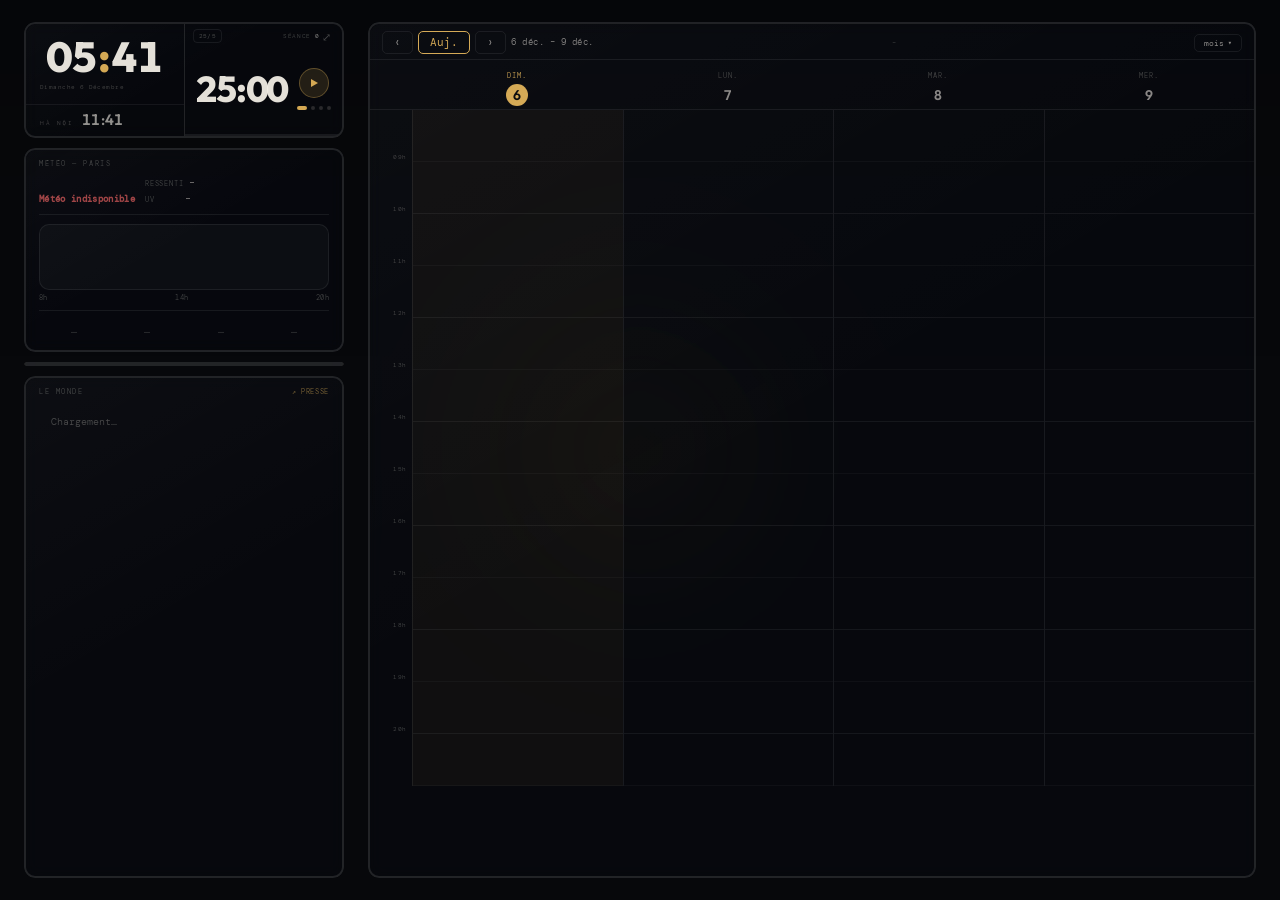
==== index.html @ 210b62fe "Update index.html erfvgbhnjuyht" ====
<!DOCTYPE html>
<html lang="fr">
<head>
<meta charset="UTF-8"/>
<meta name="viewport" content="width=device-width,initial-scale=1.0,user-scalable=no,viewport-fit=cover"/>
<title>Dashboard</title>

<!-- ── Favicon (onglet navigateur) ── -->
<link rel="icon" type="image/x-icon" href="/favicon.ico"/>
<link rel="icon" type="image/png" sizes="16x16" href="/favicon-16.png"/>
<link rel="icon" type="image/png" sizes="32x32" href="/favicon-32.png"/>
<link rel="icon" type="image/png" sizes="48x48" href="/favicon-48.png"/>

<!-- ── PWA : iOS / Apple ──
     'precomposed' empêche iOS d'ajouter des effets/cadres automatiques sur l'icône -->
<meta name="apple-mobile-web-app-capable" content="yes"/>
<meta name="apple-mobile-web-app-status-bar-style" content="black-translucent"/>
<meta name="apple-mobile-web-app-title" content="Dashboard"/>
<link rel="apple-touch-icon" sizes="180x180" href="/icon-180.png"/>
<link rel="apple-touch-icon" sizes="167x167" href="/icon-167.png"/>
<link rel="apple-touch-icon" sizes="152x152" href="/icon-152.png"/>
<link rel="apple-touch-icon" sizes="120x120" href="/icon-120.png"/>
<link rel="apple-touch-icon" sizes="76x76" href="/icon-76.png"/>
<link rel="apple-touch-icon-precomposed" sizes="180x180" href="/icon-180.png"/>
<link rel="apple-touch-icon-precomposed" sizes="167x167" href="/icon-167.png"/>
<link rel="apple-touch-icon-precomposed" sizes="152x152" href="/icon-152.png"/>

<!-- ── PWA : Android / Chrome ── -->
<meta name="mobile-web-app-capable" content="yes"/>
<meta name="theme-color" content="#07080b"/>
<link rel="manifest" href="/manifest.json"/>

<link href="https://fonts.googleapis.com/css2?family=Outfit:wght@700;800&family=DM+Mono:wght@300;400&family=DM+Sans:wght@300;400&display=swap" rel="stylesheet"/>
<style>
/*
  Banshift SemiBold : placez Banshift-SemiBold.woff2 dans le même dossier et décommentez :
  @font-face {
    font-family:'Banshift';
    src:url('Banshift-SemiBold.woff2') format('woff2');
    font-weight:600;
  }
*/
:root{
  --bg:#07080b;
  --glass:rgba(6,7,12,0.20);
  --gl2:rgba(6,7,12,0.32);
  --gl-light:rgba(255,255,255,0.022);
  --border:rgba(255,255,255,0.07);
  --bds:rgba(255,255,255,0.13);
  --accent:#d4a853;
  --adim:rgba(212,168,83,0.14);
  --t1:rgba(240,236,228,0.95);
  --t2:rgba(240,236,228,0.56);
  --t3:rgba(240,236,228,0.28);
  --green:#4caf7d;--yellow:#f0b429;--red:#e05c5c;--blue:#5b9fd4;
  --r:11px;
  --fd:'Banshift','Outfit',sans-serif;
  --fm:'DM Mono',monospace;
  --fb:'DM Sans',sans-serif;
}
*,*::before,*::after{box-sizing:border-box;margin:0;padding:0;}
html,body{width:100%;height:100%;overflow:hidden;background:var(--bg);font-family:var(--fb);font-weight:300;}

/* SLIDESHOW */
#bg-a,#bg-b{position:fixed;top:0;right:0;bottom:0;left:0;background-size:cover;background-position:center;z-index:0;transition:opacity 2.4s ease-in-out;}
/* Fond statique de remplacement (le diaporama dynamique d'origine a été retiré,
   voir commentaire dans le script principal) — dégradé sombre avec une touche
   d'accent doré, pour ne pas laisser un fond totalement vide. */
#bg-a{opacity:.42;background-image:radial-gradient(ellipse at 30% 20%, rgba(212,168,83,0.16) 0%, transparent 55%), linear-gradient(160deg, #10131a 0%, #05060a 100%);} 
#bg-b{opacity:0;}
#vig{position:fixed;top:0;right:0;bottom:0;left:0;background:radial-gradient(ellipse at 50% 35%,transparent 0%,rgba(4,5,9,0.58) 100%);z-index:1;pointer-events:none;}

/* ── Spotlight curseur ── */
#spotlight{
  position:fixed;top:0;left:0;width:100%;height:100%;
  z-index:2;pointer-events:none;
  background:radial-gradient(circle 420px at var(--sx,50%) var(--sy,50%),
    rgba(212,168,83,0.045) 0%,
    rgba(212,168,83,0.012) 40%,
    transparent 70%);
  transition:--sx .08s,--sy .08s;
  opacity:0;-webkit-transition:opacity .6s;transition:opacity .6s;
}
#spotlight.on{opacity:1;}

/* ── Cartes : tilt 3D au survol ── */
.card{
  -webkit-transform-style:preserve-3d;transform-style:preserve-3d;
  -webkit-transform:perspective(900px) rotateX(0) rotateY(0);
  transform:perspective(900px) rotateX(0) rotateY(0);
  -webkit-transition:transform .25s ease,box-shadow .25s ease;
  transition:transform .25s ease,box-shadow .25s ease;
  will-change:transform;
}
/* Reflet interne sur la carte — suit la souris locale */
.card::before{
  content:'';position:absolute;inset:0;border-radius:inherit;z-index:0;
  background:radial-gradient(circle 180px at var(--cx,50%) var(--cy,50%),
    rgba(255,255,255,0.055) 0%,
    transparent 70%);
  pointer-events:none;opacity:0;
  -webkit-transition:opacity .3s;transition:opacity .3s;
}
.card:hover::before{opacity:1;}
/* ══════════════════════════════════════════════
   LAYOUT — compatible TV/iPad/navigateurs anciens
   gap: remplacé par margin-bottom sur les cartes
══════════════════════════════════════════════ */
.grid{
  position:relative;z-index:10;
  display:grid;
  grid-template-columns:320px 1fr;
  grid-gap:24px;
  padding:22px 24px;
  /* iPad Air 1 / tvOS : 100vh inclut la barre URL → cartes coupées en bas.
     Override avec calc(--vh * 100) où --vh est la vraie hauteur (window.innerHeight) */
  height:100vh;
  height:calc(var(--vh, 1vh) * 100);
  max-height:100vh;
  max-height:calc(var(--vh, 1vh) * 100);
  overflow:hidden;
}
.left-col{
  display:-webkit-box;display:-ms-flexbox;display:flex;
  -webkit-box-orient:vertical;-webkit-box-direction:normal;
  -ms-flex-direction:column;flex-direction:column;
  min-height:0;height:100%;
  overflow-y:auto;overflow-x:hidden;
  scrollbar-width:none;
}
.left-col::-webkit-scrollbar{display:none;}
/* Espacement via margin — fonctionne sur tout navigateur TV */
.left-col > .card{ margin-bottom:10px; flex-shrink:0; }
.left-col > .card:last-child{ margin-bottom:0; }
/* RSS dynamique — flex:1 pour remplir l'espace restant */
#card-rss{
  -webkit-box-flex:1;-ms-flex:1 1 auto;flex:1 1 auto;
  min-height:120px;overflow:hidden;
  display:flex;flex-direction:column;
}
#card-rss .ci{ height:100%; display:flex; flex-direction:column; min-height:0; }
#card-rss .rss-ticker{
  -webkit-box-flex:1;-ms-flex:1 1 auto;flex:1 1 auto;
  overflow-y:auto;overflow-x:hidden;
  min-height:0;
  padding-right:4px;
  /* Masquer la scrollbar par défaut, fine au hover */
  scrollbar-width:thin;
  scrollbar-color:rgba(255,255,255,0.1) transparent;
}
#card-rss .rss-ticker::-webkit-scrollbar{width:3px;}
#card-rss .rss-ticker::-webkit-scrollbar-thumb{background:rgba(255,255,255,0.1);border-radius:2px;}
#card-rss .rss-ticker::-webkit-scrollbar-track{background:transparent;}
@media(min-width:1800px){
  .grid{grid-template-columns:380px 1fr;grid-gap:30px;padding:28px 30px;}
  .left-col > .card{margin-bottom:14px;}
}
@media(max-width:1023px){
  .grid{grid-template-columns:260px 1fr;grid-gap:14px;padding:14px;}
  .left-col > .card{margin-bottom:8px;}
}
@media(max-height:700px){
  #card-weather{max-height:220px;}
  .w-hourly-wrap{display:none;}
}

/* CARD */
.card{
  background:rgba(8,10,17,0.72);          /* fallback plus lumineux pour navigateurs sans backdrop-filter */
  border:2px solid rgba(255,255,255,0.11);
  border-radius:var(--r);
  overflow:hidden;position:relative;
  animation:fadeUp .5s ease both;
  flex-shrink:0;
  /* Fix border-radius+overflow sur vieux WebKit (TV, iPad ancien) */
  -webkit-mask-image:-webkit-radial-gradient(white,black);
  -webkit-transform:translateZ(0);
  transform:translateZ(0);
  transition:border-color .25s, box-shadow .25s, -webkit-transform .25s;
  transition:border-color .25s, box-shadow .25s, transform .25s;
}
.card:hover{
  border-color:rgba(255,255,255,0.20);
  box-shadow:0 8px 32px rgba(0,0,0,.45), 0 0 0 1px rgba(212,168,83,.08);
  -webkit-transform:translateZ(0) translateY(-2px);
  transform:translateY(-2px);
}
/* Pas de lift sur la carte calendrier (trop grande) */
#card-cal:hover{ -webkit-transform:none; transform:none; box-shadow:0 0 0 1px rgba(212,168,83,.10); }

/* ── Effet glass moderne ──
   Quand backdrop-filter est supporté (Safari iOS 9+, Chrome 76+, Firefox 103+),
   on baisse l'opacité et le flou pour un rendu plus lumineux et net.
   Sinon on garde le fallback opaque. */
@supports (-webkit-backdrop-filter: blur(8px)) or (backdrop-filter: blur(8px)) {
  .card {
    background: rgba(8,10,17,0.40);
    -webkit-backdrop-filter: blur(8px) saturate(1.5) brightness(1.05);
    backdrop-filter: blur(8px) saturate(1.5) brightness(1.05);
  }
  #card-weather {
    background: rgba(8,10,17,0.32);
  }
}

.card::after{content:'';position:absolute;top:0;right:0;bottom:0;left:0;border-radius:inherit;background:linear-gradient(150deg,rgba(255,255,255,0.025) 0%,transparent 50%);pointer-events:none;}
.ci{padding:10px 13px;display:flex;flex-direction:column;}
#card-cal .ci{height:100%;}
.chip{font-family:var(--fm);font-size:6.5px;letter-spacing:.24em;text-transform:uppercase;color:var(--t3);margin-bottom:5px;flex-shrink:0;transition:color .2s;}
.card:hover .chip{ color:rgba(240,236,228,0.45); }
/* Horloge hover */
#card-clock:hover #fr-time{ text-shadow:0 0 22px rgba(212,168,83,.4); }
.divl{height:1px;background:rgba(255,255,255,0.10);margin:6px 0;flex-shrink:0;}

/* ══ CLOCK + POMODORO — fonctionnel ══ */
#card-clock{flex-shrink:0;overflow:hidden;}
#card-clock .ci{padding:0;overflow:hidden;}

/* Conteneur splitté côte à côte — les proportions changent quand le
   pomodoro démarre (classe .pomo-active posée sur #card-clock). */
.ck-split{
  display:-webkit-box;display:-ms-flexbox;display:flex;
  -webkit-box-orient:horizontal;-webkit-box-direction:normal;
  -ms-flex-direction:row;flex-direction:row;
}

/* ─ Moitié gauche : horloge ─ */
.ck-left{
  -webkit-box-flex:1;-ms-flex:1 1 0;flex:1 1 0;min-width:0;
  border-right:1px solid rgba(255,255,255,0.11);
  display:-webkit-box;display:-ms-flexbox;display:flex;
  -webkit-box-orient:vertical;-webkit-box-direction:normal;
  -ms-flex-direction:column;flex-direction:column;
  -webkit-box-pack:center;-ms-flex-pack:center;justify-content:center;
  transition:flex .45s cubic-bezier(.4,0,.2,1);
}
.ck-main{
  padding:13px 14px;
  -webkit-box-flex:1;-ms-flex:1;flex:1;
  display:-webkit-box;display:-ms-flexbox;display:flex;
  -webkit-box-orient:vertical;-webkit-box-direction:normal;
  -ms-flex-direction:column;flex-direction:column;
  -webkit-box-pack:center;-ms-flex-pack:center;justify-content:center;
  transition:padding .45s cubic-bezier(.4,0,.2,1);
}
#fr-time{
  font-family:var(--fd);font-size:42px;font-weight:800;
  line-height:.95;letter-spacing:.005em;color:var(--t1);
  display:-webkit-box;display:-ms-flexbox;display:flex;
  -webkit-box-orient:horizontal;-webkit-box-direction:normal;
  -ms-flex-direction:row;flex-direction:row;
  -webkit-box-align:center;-ms-flex-align:center;align-items:center;
  -webkit-box-pack:center;-ms-flex-pack:center;justify-content:center;
  transition:font-size .45s cubic-bezier(.4,0,.2,1),flex-direction 0s .2s;
  font-variant-numeric:tabular-nums;
  -webkit-font-feature-settings:"tnum" 1;font-feature-settings:"tnum" 1;
}
#fr-h,#fr-m{ min-width:1.1em;text-align:center; }
.sep{color:var(--accent);margin:0 1px;} /* clignotement retiré */
#fr-date{
  font-family:var(--fm);font-size:6px;
  color:var(--t3);letter-spacing:.07em;
  margin-top:6px;text-transform:capitalize;
  transition:opacity .25s ease,max-height .3s ease;
}
.ck-vn{
  display:-webkit-box;display:-ms-flexbox;display:flex;
  -webkit-box-align:baseline;-ms-flex-align:baseline;align-items:baseline;
  gap:9px;padding:7px 14px 9px;
  border-top:1px solid rgba(255,255,255,0.06);
  transition:opacity .25s ease,max-height .3s ease;
}
.ck-vn-lbl{
  font-family:var(--fm);font-size:5.5px;letter-spacing:.3em;
  text-transform:uppercase;color:var(--t3);
  flex-shrink:0;
}
#vn-time{
  font-family:var(--fd);font-size:15px;font-weight:600;
  color:rgba(240,236,228,0.6);letter-spacing:.01em;line-height:1;
  -webkit-box-flex:1;-ms-flex:1;flex:1;
  font-variant-numeric:tabular-nums;
  -webkit-font-feature-settings:"tnum" 1;font-feature-settings:"tnum" 1;
}
#vn-diff{
  font-family:var(--fm);font-size:5.5px;color:var(--accent);
  letter-spacing:.06em;flex-shrink:0;
}
/* État pomodoro actif : l'horloge se réduit à la taille de son contenu
   (pas de largeur fixe), l'heure passe en vertical (HH au-dessus de MM)
   pour occuper le moins de place possible, avec le même espacement que
   celui du bloc pomodoro voisin. */
#card-clock.pomo-active .ck-left{ -webkit-box-flex:0;-ms-flex:0 0 auto;flex:0 0 auto; }
#card-clock.pomo-active .ck-main{ padding:10px 14px; }
#card-clock.pomo-active #fr-time{
  font-size:15px;line-height:1.15;
  -webkit-box-orient:vertical;-webkit-box-direction:normal;
  -ms-flex-direction:column;flex-direction:column;
  gap:1px;
}
#card-clock.pomo-active #fr-time .sep{ display:none; }
#card-clock.pomo-active #fr-date,
#card-clock.pomo-active .ck-vn{ display:none; }
#card-clock.pomo-active .ck-right{ -webkit-box-flex:2;-ms-flex:2 1 0;flex:2 1 0; }

/* ─ Moitié droite : pomodoro ─ */
.ck-right{
  -webkit-box-flex:1;-ms-flex:1 1 0;flex:1 1 0;min-width:0;
  display:-webkit-box;display:-ms-flexbox;display:flex;
  -webkit-box-orient:vertical;-webkit-box-direction:normal;
  -ms-flex-direction:column;flex-direction:column;
  position:relative;transition:flex .45s cubic-bezier(.4,0,.2,1);
}
#pom-fullscreen-btn{
  position:absolute;top:6px;right:7px;z-index:2;
  background:none;border:none;cursor:pointer;
  color:var(--t3);font-size:11px;padding:2px 4px;line-height:1;
  transition:color .2s,-webkit-transform .15s;transition:color .2s,transform .15s;
}
#pom-fullscreen-btn:hover{color:var(--accent);-webkit-transform:scale(1.15);transform:scale(1.15);}

/* Barre fine : préréglage de rythme + compteur de séances */
.pom-topbar{
  display:-webkit-box;display:-ms-flexbox;display:flex;
  -webkit-box-align:center;-ms-flex-align:center;align-items:center;
  -webkit-box-pack:justify;-ms-flex-pack:justify;justify-content:space-between;
  padding:5px 22px 0 8px;flex-shrink:0;
}
.pom-mini-btn{
  background:none;border:1px solid var(--border);color:var(--t3);
  font-family:var(--fm);font-size:6px;letter-spacing:.06em;
  border-radius:4px;padding:2px 5px;cursor:pointer;
  transition:color .15s,border-color .15s;
}
.pom-mini-btn:hover{color:var(--accent);border-color:rgba(212,168,83,.4);}
.pom-mini-lbl{
  font-family:var(--fm);font-size:6px;letter-spacing:.1em;color:var(--t3);
  text-transform:uppercase;
}
.pom-mini-lbl b{color:var(--t2);font-weight:400;}

/* Corps : temps et contrôles juxtaposés, occupent tout l'espace disponible */
.pom-body{
  -webkit-box-flex:1;-ms-flex:1;flex:1;
  display:-webkit-box;display:-ms-flexbox;display:flex;
  -webkit-box-orient:horizontal;-webkit-box-direction:normal;
  -ms-flex-direction:row;flex-direction:row;
  -webkit-box-align:center;-ms-flex-align:center;align-items:center;
  -webkit-box-pack:center;-ms-flex-pack:center;justify-content:space-evenly;
  padding:4px 10px;gap:8px;position:relative;
}
#pom-time{
  font-family:var(--fd);font-size:36px;font-weight:800;
  letter-spacing:-.02em;line-height:1;color:var(--t1);
  transition:color .3s;
  font-variant-numeric:tabular-nums;
  -webkit-font-feature-settings:"tnum" 1;font-feature-settings:"tnum" 1;
}
#pom-time.pom-urgent{color:rgba(200,90,70,.9);}
.pom-prog-track{
  position:absolute;left:0;right:0;bottom:0;width:auto;
  height:2px;background:rgba(255,255,255,.07);border-radius:0;overflow:hidden;
}
.pom-prog-bar{height:100%;background:var(--accent);border-radius:1px;width:0%;transition:width 1s linear,background .3s;}
.pom-controls{
  display:-webkit-box;display:-ms-flexbox;display:flex;
  -webkit-box-orient:vertical;-webkit-box-direction:normal;-ms-flex-direction:column;flex-direction:column;
  gap:8px;-webkit-box-align:center;-ms-flex-align:center;align-items:center;
}
#pom-btn{
  width:30px;height:30px;border-radius:50%;
  background:var(--adim);
  border:1px solid rgba(212,168,83,0.35);
  color:var(--accent);
  cursor:pointer;transition:all .18s;
  display:-webkit-inline-box;display:-ms-inline-flexbox;display:inline-flex;
  -webkit-box-align:center;-ms-flex-align:center;align-items:center;
  -webkit-box-pack:center;-ms-flex-pack:center;justify-content:center;
  padding:0;flex-shrink:0;
}
#pom-btn:hover{background:rgba(212,168,83,.22);border-color:rgba(212,168,83,.65);} 
#pom-btn svg{display:block;}
.pom-dots{display:-webkit-box;display:-ms-flexbox;display:flex;gap:4px;}
.pom-dot{width:4px;height:4px;border-radius:50%;background:rgba(240,236,228,.15);transition:all .4s;} 
.pom-dot.done{background:rgba(240,236,228,.35);} 
.pom-dot.active{background:var(--accent);width:10px;border-radius:2px;}


/* Couleur d'accent selon la phase (travail / pause / grande pause) */
#card-clock.pom-mode-break #pom-time,
#pomo-full.pom-mode-break #pomo-full-time{color:var(--blue);}
#card-clock.pom-mode-break .pom-prog-bar,
#pomo-full.pom-mode-break .pom-prog-bar{background:var(--blue);}
#card-clock.pom-mode-break .pom-dot.active,
#pomo-full.pom-mode-break .pom-dot.active{background:var(--blue);}
#card-clock.pom-mode-long #pom-time,
#pomo-full.pom-mode-long #pomo-full-time{color:var(--green);}
#card-clock.pom-mode-long .pom-prog-bar,
#pomo-full.pom-mode-long .pom-prog-bar{background:var(--green);}
#card-clock.pom-mode-long .pom-dot.active,
#pomo-full.pom-mode-long .pom-dot.active{background:var(--green);}

/* ══ POMODORO PLEIN ÉCRAN ══
   Le fond est une capture figée du fond d'écran au moment de l'ouverture
   (#pomo-full-bg), floutée et assombrie — le diaporama de fond continue de
   tourner derrière, mais n'est plus visible tant que ce mode est ouvert ;
   il réapparaît normalement à la fermeture. Un dégradé sombre de secours
   garantit un rendu toujours sombre/transparent même si la capture échoue. */
#pomo-full{
  position:fixed;inset:0;z-index:500;overflow:hidden;
  display:-webkit-box;display:-ms-flexbox;display:flex;
  -webkit-box-orient:vertical;-webkit-box-direction:normal;
  -ms-flex-direction:column;flex-direction:column;
  -webkit-box-align:center;-ms-flex-align:center;align-items:center;
  -webkit-box-pack:center;-ms-flex-pack:center;justify-content:center;
  gap:20px;
  opacity:0;visibility:hidden;pointer-events:none;
  -webkit-transform:scale(.9);transform:scale(.9);
  -webkit-transform-origin:92% 8%;transform-origin:92% 8%;
  transition:opacity .4s cubic-bezier(.22,.68,0,1.15),
             -webkit-transform .4s cubic-bezier(.22,.68,0,1.15);
  transition:opacity .4s cubic-bezier(.22,.68,0,1.15),
             transform .4s cubic-bezier(.22,.68,0,1.15);
}
#pomo-full-bg{
  position:absolute;top:-40px;right:-40px;bottom:-40px;left:-40px;z-index:0;
  background-size:cover;background-position:center;
  background-color:#0a0b0e;
  background-image:radial-gradient(ellipse at 30% 20%, rgba(212,168,83,0.12) 0%, transparent 55%), linear-gradient(160deg, #10131a 0%, #05060a 100%);
  -webkit-filter:blur(22px) saturate(1.05) brightness(.55);
  filter:blur(22px) saturate(1.05) brightness(.55);
}
#pomo-full-bg::after{
  content:'';position:absolute;inset:0;background:rgba(4,5,9,0.30);
}
#pomo-full > *:not(#pomo-full-bg){ position:relative;z-index:1; }
#pomo-full.open{
  opacity:1;visibility:visible;pointer-events:auto;
  -webkit-transform:scale(1);transform:scale(1);
}
#pomo-full-close{
  position:absolute;top:20px;right:22px;
  background:none;border:1px solid rgba(255,255,255,.12);
  color:var(--t3);width:30px;height:30px;border-radius:50%;cursor:pointer;
  display:-webkit-inline-box;display:-ms-inline-flexbox;display:inline-flex;
  -webkit-box-align:center;-ms-flex-align:center;align-items:center;
  -webkit-box-pack:center;-ms-flex-pack:center;justify-content:center;
  font-size:13px;transition:color .15s,border-color .15s,-webkit-transform .15s;transition:color .15s,border-color .15s,transform .15s;
}
#pomo-full-close:hover{color:var(--accent);border-color:rgba(212,168,83,.4);-webkit-transform:rotate(90deg);transform:rotate(90deg);}
#pomo-full-time{
  font-family:var(--fd);font-size:min(24vw,220px);font-weight:800;
  color:var(--t1);line-height:1;letter-spacing:-.02em;
  font-variant-numeric:tabular-nums;
  -webkit-font-feature-settings:"tnum" 1;font-feature-settings:"tnum" 1;
  transition:color .3s;text-align:center;
}
#pomo-full .pom-prog-track{position:static;width:min(60vw,320px);height:2px;background:rgba(255,255,255,.09);}
#pomo-full .pom-dots{gap:8px;-webkit-box-pack:center;-ms-flex-pack:center;justify-content:center;}
#pomo-full .pom-dot{width:6px;height:6px;}
#pomo-full .pom-dot.active{width:18px;}
#pomo-full #pom-session-count-full,
#pomo-full .pom-mini-lbl{ text-align:center;font-size:7px; }
#pomo-full-btn{
  width:64px;height:64px;border-radius:50%;
  background:var(--adim);border:1px solid rgba(212,168,83,.35);
  color:var(--accent);cursor:pointer;
  display:-webkit-inline-box;display:-ms-inline-flexbox;display:inline-flex;
  -webkit-box-align:center;-ms-flex-align:center;align-items:center;
  -webkit-box-pack:center;-ms-flex-pack:center;justify-content:center;
  transition:background .18s,border-color .18s,-webkit-transform .1s;transition:background .18s,border-color .18s,transform .1s;
  margin-top:4px;
}
#pomo-full-btn:hover{background:rgba(212,168,83,.22);-webkit-transform:scale(1.06);transform:scale(1.06);}
#pomo-full-clock{
  position:absolute;bottom:22px;left:0;right:0;text-align:center;
  font-family:var(--fm);font-size:10px;letter-spacing:.12em;color:var(--t3);
}

/* ══════════════════════════════════════════════
   MÉTÉO — widget minimaliste, glass, sans appel serveur
   (Open-Meteo, aucune clé API requise). Voir le script en bas de page.
══════════════════════════════════════════════ */
#card-weather{flex-shrink:0;overflow:hidden;} /* même transparence que .card, pas d'override */
#card-weather .ci{overflow:hidden;}

/* Ressenti + UV */
.w-now{
  display:-webkit-box;display:-ms-flexbox;display:flex;
  -webkit-box-align:center;-ms-flex-align:center;align-items:center;
  gap:10px;padding-bottom:7px;border-bottom:1px solid var(--border);flex-shrink:0;
}
.w-now-temp{
  font-family:var(--fd);font-size:34px;font-weight:800;line-height:1;
  letter-spacing:.01em;color:var(--t1);
  font-variant-numeric:tabular-nums;
  -webkit-font-feature-settings:"tnum" 1;font-feature-settings:"tnum" 1;
}
.w-now-meta{display:-webkit-box;display:-ms-flexbox;display:flex;-webkit-box-orient:vertical;-webkit-box-direction:normal;-ms-flex-direction:column;flex-direction:column;gap:3px;}
.w-now-row{display:-webkit-box;display:-ms-flexbox;display:flex;gap:6px;-webkit-box-align:baseline;-ms-flex-align:baseline;align-items:baseline;}
.w-now-lbl{font-family:var(--fm);font-size:6.5px;letter-spacing:.12em;text-transform:uppercase;color:var(--t3);min-width:34px;}
.w-now-row span:last-child{font-family:var(--fm);font-size:10px;color:var(--t2);}

/* Bande horaire 8h–20h — 3x plus épaisse, avec courbe de température lissée */
.w-hourly-wrap{padding-top:9px;flex-shrink:0;}
.w-hourly-track{position:relative;height:66px;}
.w-hourly-inner{
  position:absolute;inset:0;border-radius:10px;overflow:hidden;
  background:rgba(255,255,255,.03);border:1px solid var(--border);
}
.w-hseg{position:absolute;top:0;bottom:0;transition:opacity .3s;cursor:default;}
#w-temp-curve{position:absolute;inset:0;width:100%;height:100%;z-index:1;pointer-events:none;}
#w-temp-curve path.w-temp-fill{fill:rgba(240,236,228,0.07);stroke:none;}
#w-temp-curve path.w-temp-line{fill:none;stroke:rgba(240,236,228,0.55);stroke-width:1.6;stroke-linecap:round;stroke-linejoin:round;}
#w-hourly-now{
  position:absolute;top:-3px;bottom:-3px;width:2px;
  background:var(--red);box-shadow:0 0 5px var(--red);
  z-index:3;display:none;
}
/* Température au croisement heure actuelle / courbe — décalée pour se superposer au point */
#w-now-on-curve{
  position:absolute;z-index:4;display:none;
  font-family:var(--fm);font-size:7px;color:var(--t1);
  background:rgba(8,10,17,0.85);border:1px solid rgba(255,255,255,.14);border-radius:5px;
  padding:1px 5px;-webkit-transform:translate(-50%,-135%);transform:translate(-50%,-135%);
  white-space:nowrap;pointer-events:none;
}
/* Repères température min / max du jour, épinglés sur la courbe */
.w-minmax-lbl{
  position:absolute;z-index:4;
  font-family:var(--fm);font-size:6.5px;color:var(--t2);
  white-space:nowrap;pointer-events:none;
}
.w-minmax-lbl.is-max{-webkit-transform:translate(-50%,-160%);transform:translate(-50%,-160%);color:rgba(240,180,41,.85);}
.w-minmax-lbl.is-min{-webkit-transform:translate(-50%,45%);transform:translate(-50%,45%);color:rgba(91,159,212,.85);}
#w-tooltip{
  position:absolute;bottom:calc(100% + 7px);left:0;z-index:5;
  background:rgba(8,10,17,0.92);border:1px solid var(--bds);border-radius:7px;
  padding:5px 8px;font-family:var(--fm);font-size:7px;color:var(--t1);
  white-space:nowrap;pointer-events:none;opacity:0;
  -webkit-transform:translateY(3px);transform:translateY(3px);
  transition:opacity .12s,-webkit-transform .12s;transition:opacity .12s,transform .12s;
  box-shadow:0 6px 20px rgba(0,0,0,.5);
}
#w-tooltip.show{opacity:1;-webkit-transform:translateY(0);transform:translateY(0);}
#w-tooltip .w-tt-temp{color:var(--accent);font-weight:400;}
.w-hourly-labels{
  display:-webkit-box;display:-ms-flexbox;display:flex;
  -webkit-box-pack:justify;-ms-flex-pack:justify;justify-content:space-between;
  margin-top:4px;font-family:var(--fm);font-size:6.5px;color:var(--t3);letter-spacing:.06em;
}

/* Prévisions 4 jours — sous la bande horaire */
.w-forecast{
  display:grid;grid-template-columns:repeat(4,1fr);gap:4px;
  padding-top:8px;margin-top:8px;border-top:1px solid var(--border);flex-shrink:0;
}
.w-fc-day{
  display:-webkit-box;display:-ms-flexbox;display:flex;
  -webkit-box-orient:vertical;-webkit-box-direction:normal;-ms-flex-direction:column;flex-direction:column;
  -webkit-box-align:center;-ms-flex-align:center;align-items:center;gap:2px;
  padding:4px 2px;border-radius:7px;transition:background .15s;
}
.w-fc-day:hover{background:rgba(255,255,255,.03);}
.w-fc-day .w-fc-lbl{font-family:var(--fm);font-size:6.5px;letter-spacing:.08em;text-transform:uppercase;color:var(--t3);}
.w-fc-day .w-fc-icon{font-size:16px;line-height:1.1;}
.w-fc-day .w-fc-temp{font-family:var(--fd);font-size:14px;font-weight:800;color:var(--t1);
  font-variant-numeric:tabular-nums;-webkit-font-feature-settings:"tnum" 1;font-feature-settings:"tnum" 1;}

/* ══ HOVER — effets réactifs globaux ══ */
.card{ transition:transform .25s ease,box-shadow .25s ease,border-color .25s ease; }
.card:hover{ border-color:rgba(212,168,83,0.18); box-shadow:0 8px 32px rgba(0,0,0,.35),0 0 0 1px rgba(212,168,83,.08); }
#card-cal:hover{ border-color:rgba(212,168,83,0.18); box-shadow:0 8px 32px rgba(0,0,0,.35),0 0 0 1px rgba(212,168,83,.08); }

/* Boutons nav calendrier */
.cal-nav-btn{ transition:background .15s,color .15s,transform .1s; }
.cal-nav-btn:hover{ background:rgba(212,168,83,.14); color:var(--accent); transform:scale(1.08); }

/* Événements calendrier */
.cal-evt{ transition:background .12s,opacity .12s,transform .1s; }
.cal-evt:hover{ transform:translateX(1px) scaleX(0.995); z-index:10 !important; }

/* Bouton pomodoro mini */
#pom-btn{ transition:background .15s,border-color .15s,transform .1s; }
#pom-btn:hover{ transform:scale(1.1); }

/* Chip étiquettes */
.chip{ transition:color .2s; cursor:default; }
.card:hover .chip{ color:rgba(240,236,228,.5); }

.rss-item{
  display:block;
  padding:8px 8px 8px 10px;
  border-bottom:1px solid rgba(255,255,255,0.04);
  cursor:pointer;
  text-decoration:none;
  color:inherit;
  transition:background .15s, padding-left .15s;
  border-left:2px solid transparent;
  -webkit-tap-highlight-color:transparent;
}
.rss-item:last-child{border-bottom:none;}
.rss-item:hover{
  background:rgba(255,255,255,0.025);
  border-left-color:var(--accent);
  padding-left:12px;
}
.rss-item:hover .rss-title{color:var(--accent);} 
.rss-title{
  font-family:var(--fb);font-weight:500;font-size:11px;line-height:1.4;
  color:var(--t1);
  display:-webkit-box;-webkit-line-clamp:2;line-clamp:2;
  -webkit-box-orient:vertical;overflow:hidden;
  transition:color .2s;
}
.rss-desc{
  font-family:var(--fb);font-weight:300;font-size:9.5px;line-height:1.5;
  color:var(--t3);margin-top:3px;
  display:-webkit-box;-webkit-line-clamp:1;line-clamp:1;
  -webkit-box-orient:vertical;overflow:hidden;
}
.rss-date{
  font-family:var(--fm);font-size:7px;letter-spacing:.06em;
  color:var(--t3);margin-top:4px;text-transform:uppercase;
}

/* ══════════════════════════════════════════════
   CALENDAR 4 JOURS
══════════════════════════════════════════════ */
#card-cal{height:100%;overflow:hidden;animation:fadeUp .5s ease .04s both;display:flex;flex-direction:column;} 

/* ── En-tête ── */
#cal-header{
  display:flex;align-items:center;justify-content:space-between;
  padding:7px 12px 5px;border-bottom:1px solid var(--border);flex-shrink:0;gap:8px;
}
.cal-nav{display:flex;align-items:center;gap:5px;flex-shrink:0;}
.cal-nav-btn{
  background:none;border:1px solid var(--border);color:var(--t2);
  font-family:var(--fm);font-size:11px;border-radius:5px;padding:5px 11px;
  cursor:pointer;transition:all .15s;-webkit-tap-highlight-color:transparent;line-height:1;
}
.cal-nav-btn:hover{background:var(--gl-light);color:var(--t1);} 
.cal-nav-btn.today-btn{border-color:var(--accent);color:var(--accent);} 
.cal-nav-btn.today-btn:hover{background:var(--adim);} 
#cal-range-label{font-family:var(--fm);font-size:8.5px;letter-spacing:.06em;color:var(--t2);white-space:nowrap;} 
#cal-sync-info{font-family:var(--fm);font-size:6.5px;color:var(--t3);flex:1;text-align:center;min-width:0;overflow:hidden;text-overflow:ellipsis;white-space:nowrap;} 

/* ── Mini-calendrier dropdown ── */
#cal-mini-wrap{position:relative;flex-shrink:0;} 
#cal-mini-btn{
  background:none;border:1px solid var(--border);color:var(--t2);
  font-family:var(--fm);font-size:8px;border-radius:5px;padding:3px 9px;
  cursor:pointer;transition:all .15s;-webkit-tap-highlight-color:transparent;
  display:flex;align-items:center;gap:4px;
}
#cal-mini-btn:hover{background:var(--gl-light);color:var(--t1);} 
#cal-mini-btn.open{border-color:var(--accent);color:var(--accent);background:var(--adim);} 
#cal-mini-btn .mini-arrow{font-size:7px;transition:transform .2s;} 
#cal-mini-btn.open .mini-arrow{transform:rotate(180deg);} 

#cal-mini-panel{
  display:none;position:absolute;right:0;top:calc(100% + 6px);z-index:50;
  background:rgba(8,10,17,0.97);border:1px solid var(--bds);border-radius:var(--r);
  padding:10px;width:186px;
  
  box-shadow:0 12px 40px rgba(0,0,0,.6);
}
#cal-mini-panel.visible{display:block;} 

/* En-tête du mini-cal */
#cal-mini-nav{display:flex;align-items:center;justify-content:space-between;margin-bottom:7px;} 
.mini-nav-btn{
  background:none;border:none;color:var(--t3);font-size:12px;cursor:pointer;padding:2px 5px;
  border-radius:4px;transition:color .15s,background .15s;line-height:1;
}
.mini-nav-btn:hover{color:var(--t1);background:var(--gl-light);} 
#cal-mini-month-lbl{font-family:var(--fm);font-size:8px;letter-spacing:.1em;text-transform:uppercase;color:var(--t2);} 

/* Grille mini-cal */
#cal-mini-grid{display:grid;grid-template-columns:repeat(7,1fr);gap:1px;} 
.mini-dow{font-family:var(--fm);font-size:6px;letter-spacing:.1em;text-transform:uppercase;
  color:var(--t3);text-align:center;padding-bottom:4px;} 
.mini-day{
  font-family:var(--fm);font-size:8px;color:var(--t2);
  text-align:center;padding:3px 0;border-radius:4px;cursor:pointer;transition:all .15s;
}
.mini-day:hover:not(.empty){background:var(--gl-light);color:var(--t1);} 
.mini-day.empty{cursor:default;} 
.mini-day.is-today{background:var(--accent);color:#07080b;font-weight:700;} 
.mini-day.in-view{background:var(--adim);color:var(--accent);} 
.mini-day.is-today.in-view{background:var(--accent);color:#07080b;} 
.mini-day.has-evt::after{content:'';display:block;width:3px;height:3px;border-radius:50%;background:var(--accent);margin:1px auto 0;opacity:.7;} 

/* ── Barre des jours ── */
#cal-days-bar{
  display:grid;grid-template-columns:42px repeat(4,1fr);
  border-bottom:1px solid var(--border);flex-shrink:0;
}
.cal-day-hd{padding:2px 3px 3px;text-align:center;} 
.cal-day-hd .dh-name{font-family:var(--fm);font-size:7px;letter-spacing:.15em;text-transform:uppercase;color:var(--t3);line-height:1.1;} 
.cal-day-hd .dh-num{
  font-family:var(--fd);font-size:14px;font-weight:600;color:var(--t2);line-height:1;
  width:22px;height:22px;display:flex;align-items:center;justify-content:center;
  border-radius:50%;margin:1px auto 0;
}
.cal-day-hd.is-today .dh-name{color:var(--accent);} 
.cal-day-hd.is-today .dh-num{background:var(--accent);color:#07080b;} 
.cal-day-hd.is-past .dh-num{color:var(--t3);} 

/* ── Barre all-day events ──
   Sticky en haut du body scrollable, alignée sur les colonnes des jours. */
#cal-allday-bar{
  display:grid;grid-template-columns:42px repeat(4,1fr);
  border-bottom:1px solid var(--border);
  background:rgba(8,10,17,0.85);
  -webkit-backdrop-filter:blur(8px);
  backdrop-filter:blur(8px);
  position:sticky;top:0;z-index:10;
  flex-shrink:0;
  min-height:32px;
}
.cal-allday-spacer{
  border-right:1px solid var(--border);
}
.cal-allday-cell{
  padding:5px 4px;
  display:flex;flex-direction:column;gap:3px;
  border-right:1px solid rgba(255,255,255,0.04);
  min-height:0;
}
.cal-allday-cell:last-child{border-right:none;} 
.cal-allday-pill{
  background:rgba(212,168,83,0.20);
  border-left:3px solid var(--accent);
  color:var(--t1);
  font-family:var(--fb);font-size:11px;font-weight:500;
  padding:5px 7px;
  border-radius:4px;
  white-space:nowrap;overflow:hidden;text-overflow:ellipsis;
  line-height:1.25;
}

/* ── Corps scrollable ── */
#cal-body{
  flex:1;overflow-y:auto;overflow-x:hidden;position:relative;
  scrollbar-width:thin;scrollbar-color:var(--red) rgba(255,255,255,0.05);
}
#cal-body::-webkit-scrollbar{width:4px;} 
#cal-body::-webkit-scrollbar-track{background:rgba(255,255,255,0.03);border-radius:2px;} 
#cal-body::-webkit-scrollbar-thumb{background:var(--red);border-radius:2px;} 

#cal-grid{
  display:grid;grid-template-columns:42px repeat(4,1fr);
  position:relative;
  transition:opacity .22s ease, transform .22s ease;
}

#cal-days-bar{
  transition:opacity .22s ease, transform .22s ease;
}

#cal-days-bar.cal-transitioning,
#cal-grid.cal-transitioning{
  opacity:0.18;
  transform:translateX(var(--cal-slide, 0));
}

/* Colonne temps */
.cal-time-col{display:flex;flex-direction:column;} 
.cal-time-slot{
  padding:0 6px 0 0;font-family:var(--fm);font-size:6px;color:var(--t3);
  letter-spacing:.04em;text-align:right;line-height:0;position:relative;top:-5px;
  height:52px;flex-shrink:0;box-sizing:border-box;
}

/* Colonnes jours */
.cal-col{position:relative;border-left:1px solid var(--border);} 
.cal-col.is-today{background:rgba(212,168,83,0.045);} 
.cal-col-slot{height:52px;border-bottom:1px solid rgba(255,255,255,0.03);} 
.cal-col-slot:nth-child(2n){border-bottom-color:rgba(255,255,255,0.06);} 

/* ── Événements — couleurs thématiques ── */
.cal-evt{
  position:absolute;left:0;right:0;
  background:var(--adim);border-left:2px solid var(--accent);
  border-radius:4px;padding:2px 5px;overflow:hidden;
  cursor:default;transition:background .15s,opacity .15s;
  min-height:20px;z-index:2;
}
.cal-evt:hover{background:rgba(212,168,83,0.28);} 
.cal-evt.is-past{opacity:.35;} 
.cal-evt.is-past:hover{opacity:.65;} 
/* Catégories */
.cal-evt.cat-sport{background:rgba(76,175,125,0.14);border-left-color:#4caf7d;} 
.cal-evt.cat-sport:hover{background:rgba(76,175,125,0.26);} 
.cal-evt.cat-cours{background:rgba(91,159,212,0.14);border-left-color:#5b9fd4;} 
.cal-evt.cat-cours:hover{background:rgba(91,159,212,0.26);} 
.cal-evt.cat-social{background:rgba(172,130,220,0.14);border-left-color:#ac82dc;} 
.cal-evt.cat-social:hover{background:rgba(172,130,220,0.26);} 
.cal-evt.cat-taches{background:rgba(150,155,165,0.12);border-left-color:#8a8f9a;} 
.cal-evt.cat-taches:hover{background:rgba(150,155,165,0.22);} 
.cal-evt.cat-jeu{background:rgba(240,120,80,0.13);border-left-color:#e07850;} 
.cal-evt.cat-jeu:hover{background:rgba(240,120,80,0.24);} 

.cal-evt-time{font-family:var(--fm);font-size:6.5px;color:rgba(212,168,83,.65);display:block;white-space:nowrap;overflow:hidden;} 
.cal-evt.cat-sport  .cal-evt-time{color:rgba(76,175,125,.75);} 
.cal-evt.cat-cours  .cal-evt-time{color:rgba(91,159,212,.75);} 
.cal-evt.cat-social .cal-evt-time{color:rgba(172,130,220,.75);} 
.cal-evt.cat-taches .cal-evt-time{color:rgba(150,155,165,.65);} 
.cal-evt.cat-jeu    .cal-evt-time{color:rgba(240,120,80,.75);} 
.cal-evt-title{font-family:var(--fb);font-size:8.5px;color:var(--t1);font-weight:400;
  white-space:nowrap;overflow:hidden;text-overflow:ellipsis;display:block;margin-top:1px;line-height:1.1;} 
/* Évènements courts : masquage adaptatif */
.cal-evt.tiny .cal-evt-time{ display:none; } 
.cal-evt.tiny .cal-evt-title{ margin-top:0; font-size:7.5px; } 
.cal-evt.micro .cal-evt-time,
.cal-evt.micro .cal-evt-title{ display:none; } 

/* ── Marqueur heure actuelle — pleine largeur ── */
#cal-now-line{
  position:absolute;
  /* left sera calculé en JS pour commencer après la col temps */
  right:0;height:2px;
  background:linear-gradient(90deg,transparent 0%,var(--red) 8%,var(--red) 100%);
  z-index:6;pointer-events:none;
}
#cal-now-line::before{
  content:'';position:absolute;left:0;top:-3px;
  width:8px;height:8px;border-radius:50%;
  background:var(--red);box-shadow:0 0 6px var(--red);
}
#cal-now-time-lbl{
  position:absolute;right:4px;top:-9px;
  font-family:var(--fm);font-size:6.5px;color:var(--red);
  letter-spacing:.05em;white-space:nowrap;
}

/* ── Bouton debug caché ── */
#debug-btn{
  position:fixed;bottom:8px;left:10px;z-index:100;
  width:16px;height:16px;border-radius:50%;
  background:rgba(255,255,255,0.04);border:1px solid rgba(255,255,255,0.08);
  cursor:pointer;opacity:0;transition:opacity .3s;
  font-size:0;line-height:0;text-decoration:none;display:block;
}
#debug-btn:hover{opacity:1;background:rgba(212,168,83,.18);border-color:var(--accent);} 

/* UTILS */
.loading{font-family:var(--fm);font-size:10px;color:var(--t3);animation:pulse 1.4s ease-in-out infinite;} 
.err-txt{font-family:var(--fm);font-size:9px;color:rgba(224,92,92,.7);} 
@keyframes fadeUp{from{opacity:0;transform:translateY(10px)}to{opacity:1;transform:translateY(0)}} 
@-webkit-keyframes fadeUp{from{opacity:0;-webkit-transform:translateY(10px)}to{opacity:1;-webkit-transform:translateY(0)}} 
@keyframes pulse{0%,100%{opacity:.25}50%{opacity:.85}} 
::-webkit-scrollbar{width:2px;height:2px;} 
::-webkit-scrollbar-thumb{background:var(--border);border-radius:2px;} 

/* ── Entrée globale au chargement de la page ── */
body{ animation:appFadeIn .6s ease both; } 
@keyframes appFadeIn{ from{opacity:0} to{opacity:1} } 

/* ── Feedback tactile au clic (en plus des :hover déjà en place) ──
   Placé en fin de feuille pour gagner sur les règles :hover à spécificité égale
   quand la souris est à la fois "hover" et "active" (clic en survolant). */
.card:active{ transform:translateY(-1px) scale(.99); transition:transform .1s ease; } 
#card-cal:active{ transform:scale(.998); } 
.cal-nav-btn:active,.mini-nav-btn:active,.todo-nav-btn:active,.todo-hdr-btn:active,
#pom-btn:active,#pom-fullscreen-btn:active,#cal-mini-btn:active,#hidden-refresh-btn:active{
  transform:scale(.88); transition:transform .1s ease;
}
.dc:active{ transform:translateY(0) scale(.97); } 
.rss-item:active{ opacity:.65; } 
.todo-item:active{ background:rgba(255,255,255,.03); } 
.todo-check:active{ transform:scale(1.3); } 
</style>
</head>
<body>

<!-- ══════════════════════════════════════════════
   ⚙️  CONFIGURATION
══════════════════════════════════════════════ -->
<script>
/* ── Fix viewport height pour Safari ancien (iPad Air 1 / tvOS) ──
   100vh y inclut la barre URL → cartes coupées en bas. On mesure la vraie
   hauteur via visualViewport ou innerHeight, et on l'expose via --vh.
   Multiples triggers car iOS Safari ne déclenche pas toujours 'resize'. */
(function(){
  function _setVh(){
    var h = (window.visualViewport && window.visualViewport.height) || window.innerHeight;
    document.documentElement.style.setProperty('--vh', (h * 0.01) + 'px');
  }
  _setVh();
  /* Triggers standards */
  window.addEventListener('resize', _setVh);
  window.addEventListener('orientationchange', _setVh);
  window.addEventListener('load', _setVh);
  window.addEventListener('pageshow', _setVh);
  /* visualViewport API (Safari 13+) : plus fiable pour iOS */
  if(window.visualViewport){
    window.visualViewport.addEventListener('resize', _setVh);
    window.visualViewport.addEventListener('scroll', _setVh);
  }
  /* Re-mesure après load des fonts (peut changer la viewport) */
  if(document.fonts && document.fonts.ready){
    document.fonts.ready.then(_setVh);
  }
  /* Filet de sécurité : re-mesure 3 fois après load au cas où (~3s total) */
  window.addEventListener('load', function(){
    setTimeout(_setVh, 500);
    setTimeout(_setVh, 1500);
    setTimeout(_setVh, 3000);
  });
})();

/* ── Anciennement : objet CONFIG ──
   Contenait les coordonnées météo (Hanoï), et les URLs des scripts serveur
   (data.json, api_calendrier.php, rss.php, wallpapers.json) consommés par
   le code retiré ci-dessous. Retiré car ces endpoints n'existent plus
   sur un hébergement statique — à redéfinir selon la nouvelle
   architecture (ex. appel direct à une API publique, ou nouveau backend). */

</script>

<div id="bg-a"></div>
<div id="bg-b"></div>
<div id="spotlight"></div>
<div id="vig"></div>

<div class="grid">

  <!-- ══════════════ COLONNE GAUCHE ══════════════ -->
  <div class="left-col">

    <!-- HORLOGE + MINI POMODORO -->
    <div class="card" id="card-clock" style="animation-delay:0s">
      <div class="ci">
        <div class="ck-split">
          <!-- Gauche : horloge -->
          <div class="ck-left">
            <div class="ck-main">
              <div id="fr-time"><span id="fr-h">--</span><span class="sep">:</span><span id="fr-m">--</span></div>
              <div id="fr-date"></div>
            </div>
            <div class="ck-vn">
              <span class="ck-vn-lbl">Hà Nội</span>
              <span id="vn-time">--:--</span>
              <span id="vn-diff"></span>
            </div>
          </div>
          <!-- Droite : pomodoro -->
          <div class="ck-right">
            <button id="pom-fullscreen-btn" title="Plein écran" aria-label="Plein écran">⤢</button>
            <div class="pom-topbar">
              <button id="pom-preset-btn" class="pom-mini-btn" title="Rythme travail / pause">25/5</button>
              <span class="pom-mini-lbl">Séance <b id="pom-session-count">0</b></span>
            </div>
            <div class="pom-body">
              <div id="pom-time">25:00</div>
              <div class="pom-prog-track">
                <div class="pom-prog-bar" id="pom-prog"></div>
              </div>
              <div class="pom-controls">
                <button id="pom-btn" title="Play / Pause">
                  <!-- SVG play/pause mis à jour par JS -->
                  <svg id="pom-btn-icon" width="10" height="10" viewBox="0 0 10 10" fill="currentColor">
                    <polygon points="2,1 9,5 2,9"/>
                  </svg>
                </button>
                <div class="pom-dots">
                  <div class="pom-dot active" id="pd0"></div>
                  <div class="pom-dot" id="pd1"></div>
                  <div class="pom-dot" id="pd2"></div>
                  <div class="pom-dot" id="pd3"></div>
                </div>
              </div>
            </div>
          </div>
        </div>
      </div>
    </div>

    <!-- MÉTÉO -->
    <div class="card" id="card-weather" style="animation-delay:.06s">
      <div class="ci">
        <div class="chip">Météo — <span id="w-city">…</span></div>

        <!-- Ressenti + UV -->
        <div class="w-now">
          <div class="w-now-temp" id="w-now-temp"><span class="loading">…</span></div>
          <div class="w-now-meta">
            <div class="w-now-row"><span class="w-now-lbl">Ressenti</span><span id="w-feels">–</span></div>
            <div class="w-now-row"><span class="w-now-lbl">UV</span><span id="w-uv">–</span></div>
          </div>
        </div>

        <!-- Bande horaire 8h–20h : segments colorés par condition + courbe de température -->
        <div class="w-hourly-wrap">
          <div class="w-hourly-track" id="w-hourly-track">
            <div class="w-hourly-inner" id="w-hourly-inner">
              <svg id="w-temp-curve" viewBox="0 0 300 100" preserveAspectRatio="none"></svg>
              <div id="w-hourly-now"></div>
            </div>
            <div id="w-now-on-curve"></div>
            <div id="w-tooltip"></div>
          </div>
          <div class="w-hourly-labels"><span>8h</span><span>14h</span><span>20h</span></div>
        </div>

        <!-- Prévisions 4 jours : icône dominante + température moyenne -->
        <div class="w-forecast" id="w-forecast">
          <div class="w-fc-day"><span class="loading">…</span></div>
          <div class="w-fc-day"><span class="loading">…</span></div>
          <div class="w-fc-day"><span class="loading">…</span></div>
          <div class="w-fc-day"><span class="loading">…</span></div>
        </div>
      </div>
    </div>

    <!-- TODO + MUSIQUE — emplacement vide, en attente de refonte -->
    <div class="card" id="card-music" style="animation-delay:.08s">

    </div><!-- /card-music -->

    <!-- RSS LE MONDE -->
    <!-- Lien vers une page "actualités" séparée (gazette.html), non couverte par ce fichier -->
    <a class="card" id="card-rss" href="/gazette.html" style="animation-delay:.1s;text-decoration:none;color:inherit;display:block;">
      <div class="ci">
        <div class="chip" style="display:flex;align-items:center;justify-content:space-between;">
          <span>Le Monde</span>
          <span style="color:var(--accent);opacity:.6;letter-spacing:.1em;">↗ presse</span>
        </div>
        <div class="rss-ticker" id="rss-ticker">
          <div class="rss-item"><span class="loading">Chargement…</span></div>
        </div>
      </div>
    </a>

  </div><!-- /left-col -->

  <!-- ══════════════ CALENDRIER 4 JOURS ══════════════ -->
  <div class="card" id="card-cal">
    <div id="cal-header">
      <div class="cal-nav">
        <button class="cal-nav-btn" id="cal-prev">&#8249;</button>
        <button class="cal-nav-btn today-btn" id="cal-today">Auj.</button>
        <button class="cal-nav-btn" id="cal-next">&#8250;</button>
        <span id="cal-range-label">…</span>
      </div>
      <span id="cal-sync-info">–</span>
      <!-- Mini-calendrier mensuel -->
      <div id="cal-mini-wrap">
        <button id="cal-mini-btn">
          <span id="cal-mini-btn-lbl">mois</span>
          <span class="mini-arrow">▾</span>
        </button>
        <div id="cal-mini-panel">
          <div id="cal-mini-nav">
            <button class="mini-nav-btn" id="mini-prev">‹</button>
            <span id="cal-mini-month-lbl">…</span>
            <button class="mini-nav-btn" id="mini-next">›</button>
          </div>
          <div id="cal-mini-grid"></div>
        </div>
      </div>
    </div>
    <div id="cal-days-bar"><div></div></div>
    <div id="cal-body">
      <div id="cal-grid"></div>
    </div>
  </div><!-- /card-cal -->

</div><!-- /grid -->

<!-- Bouton debug discret (hover bas-gauche) -->
<!-- Anciennement : lien discret vers une page de debug/diagnostic (fennec.html)
     testant chaque endpoint serveur. Retiré, sans objet sans backend. -->



<!-- ══ POMODORO PLEIN ÉCRAN ══ -->
<div id="pomo-full" aria-hidden="true">
  <div id="pomo-full-bg"></div>
  <button id="pomo-full-close" title="Fermer" aria-label="Fermer">&#10005;</button>
  <div id="pomo-full-time">25:00</div>
  <div class="pom-prog-track"><div class="pom-prog-bar" id="pomo-full-prog"></div></div>
  <div class="pom-dots" id="pomo-full-dots">
    <div class="pom-dot active" id="pfd0"></div>
    <div class="pom-dot" id="pfd1"></div>
    <div class="pom-dot" id="pfd2"></div>
    <div class="pom-dot" id="pfd3"></div>
  </div>
  <span class="pom-mini-lbl">Séance <b id="pom-session-count-full">0</b></span>
  <button id="pomo-full-btn" title="Play / Pause">
    <svg id="pomo-full-icon" width="20" height="20" viewBox="0 0 10 10" fill="currentColor">
      <polygon points="2,1 9,5 2,9"/>
    </svg>
  </button>
  <div id="pomo-full-clock">--:--</div>
</div>

<script>
/* ══════════════════════════════════════════
   FONDS D'ÉCRAN — code retiré (dépendait d'un backend)
   ──────────────────────────────────────────
   Fonctionnement d'origine : diaporama plein écran sur 2 calques qui
   alternaient en fondu (éléments #bg-a et #bg-b, déjà présents plus bas
   dans le HTML, transition CSS déjà en place).
   La liste des images venait d'un fichier wallpapers.json (régénéré par un
   script serveur après upload), avec un système hybride : quelques images
   locales affichées immédiatement, puis un pool d'images externes
   préchargées progressivement en arrière-plan, puis bascule une fois assez
   d'images en cache. Changement toutes les 120 secondes.
   Pour reconstruire en statique : le plus simple est un tableau JS fixe
   d'URLs d'images (dans le dépôt), avec un setInterval qui fait :
     bgA.style.backgroundImage = 'url(...)';
   puis alterne l'opacité de #bg-a / #bg-b pour le fondu (classes déjà
   stylées en CSS, transition de 2.4s déjà en place).
══════════════════════════════════════════ */

/* ══════════════════════════════════════════
   CLOCK
══════════════════════════════════════════ */
function updateClock(){
  var d=new Date();
  try{
    var ft=d.toLocaleTimeString('fr-FR',{timeZone:'Europe/Paris',hour:'2-digit',minute:'2-digit',hour12:false}).split(':');
    document.getElementById('fr-h').textContent=ft[0];
    document.getElementById('fr-m').textContent=ft[1];
    var fd=d.toLocaleDateString('fr-FR',{timeZone:'Europe/Paris',weekday:'long',day:'numeric',month:'long'});
    document.getElementById('fr-date').textContent=fd.charAt(0).toUpperCase()+fd.slice(1);
    document.getElementById('vn-time').textContent=d.toLocaleTimeString('fr-FR',{timeZone:'Asia/Ho_Chi_Minh',hour:'2-digit',minute:'2-digit',hour12:false});
    var pDay=parseInt(d.toLocaleDateString('en-US',{timeZone:'Europe/Paris',day:'numeric'}),10);
    var hDay=parseInt(d.toLocaleDateString('en-US',{timeZone:'Asia/Ho_Chi_Minh',day:'numeric'}),10);
    var diff=hDay-pDay;
    document.getElementById('vn-diff').textContent=diff!==0?(diff>0?'+'+diff+'j':diff+'j'):'';
    var pomoFullClockEl = document.getElementById('pomo-full-clock');
    if(pomoFullClockEl) pomoFullClockEl.textContent = ft[0]+':'+ft[1];
  }catch(e){}
}
updateClock();
setInterval(updateClock,1000);

/* ══════════════════════════════════════════
   POMODORO — 25 min travail / 5 min pause / grande pause de 30 min
   toutes les 4 sessions de travail. Fonctionne entièrement côté client
   (aucun backend), avec un son de cloche synthétisé en direct via
   l'API Web Audio (pas de fichier audio à héberger sur GitHub Pages).
══════════════════════════════════════════ */
(function(){
  var PRESETS = [
    { work:25*60, brk:5*60,  label:'25/5' },
    { work:50*60, brk:10*60, label:'50/10' }
  ];
  var presetIdx = 0;
  var POM_LONG = 30*60;
  var POM_LONG_EVERY = 4;

  var pomCardClock = document.getElementById('card-clock');
  var pomFull = document.getElementById('pomo-full');
  var pomFullBg = document.getElementById('pomo-full-bg');
  var pomFullscreenBtn = document.getElementById('pom-fullscreen-btn');
  var pomFullCloseBtn = document.getElementById('pomo-full-close');
  var pomPresetBtn = document.getElementById('pom-preset-btn');
  var pomSessionEls = [document.getElementById('pom-session-count'), document.getElementById('pom-session-count-full')];

  var pomTimeEls = [document.getElementById('pom-time'), document.getElementById('pomo-full-time')];
  var pomProgEls = [document.getElementById('pom-prog'), document.getElementById('pomo-full-prog')];
  var pomBtnIcons = [document.getElementById('pom-btn-icon'), document.getElementById('pomo-full-icon')];
  var pomBtns = [document.getElementById('pom-btn'), document.getElementById('pomo-full-btn')];
  var pomDotIds = [
    ['pd0','pd1','pd2','pd3'],
    ['pfd0','pfd1','pfd2','pfd3']
  ];

  var state = {
    mode: 'work',      // 'work' | 'break' | 'long'
    remaining: PRESETS[presetIdx].work,
    running: false
  };
  var workCount = 0;    // séances de travail terminées (compteur global, jamais remis à zéro)
  var pomInterval = null;
  var audioCtx = null;

  function pomDuration(mode){
    if(mode === 'work') return PRESETS[presetIdx].work;
    if(mode === 'break') return PRESETS[presetIdx].brk;
    return POM_LONG;
  }

  // Petit carillon apaisant, synthétisé (aucun fichier audio requis).
  function playChime(){
    try{
      if(!audioCtx){
        var Ctx = window.AudioContext || window.webkitAudioContext;
        if(!Ctx) return;
        audioCtx = new Ctx();
      }
      if(audioCtx.state === 'suspended'){ audioCtx.resume(); }
      var now = audioCtx.currentTime;
      var freqs = [660, 990, 1320]; // accord clair type carillon, non agressif
      freqs.forEach(function(f, i){
        var osc = audioCtx.createOscillator();
        var gain = audioCtx.createGain();
        osc.type = 'sine';
        osc.frequency.value = f;
        var start = now + i * 0.09;
        gain.gain.setValueAtTime(0, start);
        gain.gain.linearRampToValueAtTime(0.12 / (i + 1), start + 0.03);
        gain.gain.exponentialRampToValueAtTime(0.0001, start + 1.9);
        osc.connect(gain);
        gain.connect(audioCtx.destination);
        osc.start(start);
        osc.stop(start + 2);
      });
    }catch(e){}
  }

  function unlockAudio(){
    try{
      if(!audioCtx){
        var Ctx = window.AudioContext || window.webkitAudioContext;
        if(Ctx) audioCtx = new Ctx();
      }
      if(audioCtx && audioCtx.state === 'suspended') audioCtx.resume();
    }catch(e){}
  }

  function formatMs(sec){
    var m = Math.floor(sec/60);
    var s = sec%60;
    return m+':'+(s<10?'0':'')+s;
  }

  function setModeClasses(mode){
    [pomCardClock, pomFull].forEach(function(el){
      if(!el) return;
      el.classList.remove('pom-mode-work','pom-mode-break','pom-mode-long');
      el.classList.add('pom-mode-'+mode);
    });
  }

  function renderDots(){
    var doneCount = workCount % POM_LONG_EVERY;
    if(state.mode === 'long') doneCount = POM_LONG_EVERY;
    pomDotIds.forEach(function(group){
      group.forEach(function(id, i){
        var el = document.getElementById(id);
        if(!el) return;
        el.classList.toggle('done', i < doneCount);
        el.classList.toggle('active', state.mode === 'work' && i === doneCount);
      });
    });
  }

  function render(){
    var text = formatMs(state.remaining);
    pomTimeEls.forEach(function(el){
      if(!el) return;
      el.textContent = text;
      el.classList.toggle('pom-urgent', state.remaining <= 10 && state.running);
    });
    var total = pomDuration(state.mode);
    var pct = Math.max(0, Math.min(100, ((total - state.remaining) / total) * 100));
    pomProgEls.forEach(function(el){ if(el) el.style.width = pct+'%'; });
    pomBtnIcons.forEach(function(el){
      if(!el) return;
      el.innerHTML = state.running
        ? '<rect x="2" y="1" width="2" height="8"/><rect x="6" y="1" width="2" height="8"/>'
        : '<polygon points="2,1 9,5 2,9"/>';
    });
    pomSessionEls.forEach(function(el){ if(el) el.textContent = workCount; });
    if(pomPresetBtn) pomPresetBtn.textContent = PRESETS[presetIdx].label;
    setModeClasses(state.mode);
    renderDots();
  }

  function tick(){
    if(!state.running) return;
    state.remaining--;
    if(state.remaining <= 0){
      advance();
    } else {
      render();
    }
  }

  function advance(){
    playChime();
    if(state.mode === 'work'){
      workCount++;
      state.mode = (workCount % POM_LONG_EVERY === 0) ? 'long' : 'break';
    } else {
      state.mode = 'work';
    }
    state.remaining = pomDuration(state.mode);
    render();
  }

  function setRunning(run){
    state.running = run;
    if(pomCardClock) pomCardClock.classList.toggle('pomo-active', run);
    if(run){
      unlockAudio();
      if(!pomInterval) pomInterval = setInterval(tick, 1000);
    } else if(pomInterval){
      clearInterval(pomInterval);
      pomInterval = null;
    }
    render();
  }

  function toggleRunning(){
    setRunning(!state.running);
  }

  pomBtns.forEach(function(btn){
    if(!btn) return;
    btn.addEventListener('click', toggleRunning);
  });

  // Réglage du rythme travail/pause (25/5 ↔ 50/10). La séance en cours est
  // recalée sur la nouvelle durée ; la grande pause (30 min) ne change pas.
  if(pomPresetBtn){
    pomPresetBtn.addEventListener('click', function(){
      presetIdx = (presetIdx + 1) % PRESETS.length;
      if(state.mode !== 'long'){
        state.remaining = pomDuration(state.mode);
      }
      render();
    });
  }

  // Capture une image figée du fond d'écran courant (diaporama en cours),
  // pour que le fond du plein écran pomodoro ne change plus tant qu'il est
  // ouvert — le diaporama continue derrière et reprend normalement à la
  // fermeture, sans avoir été interrompu.
  function freezeWallpaper(){
    if(!pomFullBg) return;
    var bgA = document.getElementById('bg-a');
    var bgB = document.getElementById('bg-b');
    var pick = bgA;
    try{
      var opA = bgA ? parseFloat(getComputedStyle(bgA).opacity) : 0;
      var opB = bgB ? parseFloat(getComputedStyle(bgB).opacity) : 0;
      pick = (opB > opA) ? bgB : bgA;
    }catch(e){}
    var img = pick ? getComputedStyle(pick).backgroundImage : '';
    pomFullBg.style.backgroundImage = img && img !== 'none' ? img : '';
  }

  if(pomFullscreenBtn && pomFull){
    pomFullscreenBtn.addEventListener('click', function(){
      freezeWallpaper();
      pomFull.classList.add('open');
      pomFull.setAttribute('aria-hidden','false');
      render();
    });
  }

  function closePomoFull(){
    if(!pomFull) return;
    pomFull.classList.remove('open');
    pomFull.setAttribute('aria-hidden','true');
  }

  if(pomFullCloseBtn){ pomFullCloseBtn.addEventListener('click', closePomoFull); }
  if(pomFull){
    pomFull.addEventListener('click', function(e){
      if(e.target === pomFull) closePomoFull();
    });
  }
  document.addEventListener('keydown', function(e){
    if(e.key === 'Escape') closePomoFull();
  });

  render();
})();

/* ══════════════════════════════════════════
   MÉTÉO — Open-Meteo (api.open-meteo.com), aucune clé requise.
   Position : géolocalisation du navigateur ; repli sur Paris si refusée
   ou indisponible. Le fuseau horaire local vient directement de la
   réponse de l'API (utc_offset_seconds), donc valable pour n'importe
   quelle position.
══════════════════════════════════════════ */
(function(){
  var PARIS = { lat:48.8566, lon:2.3522, label:'Paris' };

  var elCity = document.getElementById('w-city');
  var elNowTemp = document.getElementById('w-now-temp');
  var elFeels = document.getElementById('w-feels');
  var elUv = document.getElementById('w-uv');
  var elForecast = document.getElementById('w-forecast');
  var elTrack = document.getElementById('w-hourly-track');
  var elInner = document.getElementById('w-hourly-inner');
  var elNowMarker = document.getElementById('w-hourly-now');
  var elCurve = document.getElementById('w-temp-curve');
  var elNowOnCurve = document.getElementById('w-now-on-curve');
  var elTooltip = document.getElementById('w-tooltip');
  if(!elNowTemp || !elTrack) return;

  // Catégorisation des codes météo WMO (Open-Meteo) : icône, teinte
  // (verre teinté, faible opacité) et libellé pour l'infobulle.
  function weatherInfo(code){
    var table = [
      { codes:[0],           icon:'☀️', color:'rgba(240,180,41,.38)',  label:'Ciel dégagé' },
      { codes:[1],           icon:'🌤️', color:'rgba(240,180,41,.24)',  label:'Plutôt dégagé' },
      { codes:[2],           icon:'⛅',  color:'rgba(180,180,175,.26)', label:'Partiellement nuageux' },
      { codes:[3],           icon:'☁️',  color:'rgba(150,155,165,.32)', label:'Couvert' },
      { codes:[45,48],       icon:'🌫️', color:'rgba(150,155,165,.18)', label:'Brouillard' },
      { codes:[51,53,55,56,57], icon:'🌦️', color:'rgba(140,190,230,.26)', label:'Bruine' },
      { codes:[61,63,66,67], icon:'🌧️', color:'rgba(91,159,212,.34)',  label:'Pluie' },
      { codes:[65,82],       icon:'🌧️', color:'rgba(55,110,170,.44)',  label:'Forte pluie' },
      { codes:[80,81],       icon:'🌦️', color:'rgba(91,159,212,.30)',  label:'Averses' },
      { codes:[71,73,75,77,85,86], icon:'❄️', color:'rgba(220,230,240,.36)', label:'Neige' },
      { codes:[95,96,99],    icon:'⛈️', color:'rgba(172,130,220,.38)', label:'Orage' }
    ];
    for(var i=0;i<table.length;i++){ if(table[i].codes.indexOf(code) !== -1) return table[i]; }
    return { icon:'—', color:'rgba(150,155,165,.16)', label:'—' };
  }

  function buildUrl(lat, lon){
    return 'https://api.open-meteo.com/v1/forecast'
      + '?latitude=' + lat + '&longitude=' + lon
      + '&current=temperature_2m,apparent_temperature,weather_code'
      + '&hourly=weather_code,uv_index,temperature_2m'
      + '&daily=weather_code,temperature_2m_max,temperature_2m_min'
      + '&timezone=auto'
      + '&forecast_days=4';
  }

  function getLocalHour(utcOffsetSeconds){
    var nowMs = Date.now();
    var localMs = nowMs + (utcOffsetSeconds * 1000);
    var d = new Date(localMs);
    return d.getUTCHours() + d.getUTCMinutes() / 60;
  }

  function renderNow(data){
    var cur = data.current;
    if(!cur) return;
    elNowTemp.textContent = Math.round(cur.temperature_2m) + '°';
    if(elFeels) elFeels.textContent = Math.round(cur.apparent_temperature) + '°';
    if(elUv && data.hourly && data.hourly.time){
      var nowIdx = data.hourly.time.indexOf(cur.time);
      if(nowIdx === -1){
        var nowMsUv = new Date(cur.time).getTime();
        var best = 0, bestDiff = Infinity;
        data.hourly.time.forEach(function(t, i){
          var diff = Math.abs(new Date(t).getTime() - nowMsUv);
          if(diff < bestDiff){ bestDiff = diff; best = i; }
        });
        nowIdx = best;
      }
      var uv = data.hourly.uv_index[nowIdx];
      elUv.textContent = (uv !== undefined && uv !== null) ? Math.round(uv*10)/10 : '–';
    }
  }

  function renderForecast(data){
    if(!elForecast || !data.daily) return;
    var d = data.daily;
    elForecast.innerHTML = '';
    for(var i = 0; i < 4 && i < d.time.length; i++){
      var date = new Date(d.time[i] + 'T00:00:00');
      var lbl = date.toLocaleDateString('fr-FR', { weekday:'short' });
      var info = weatherInfo(d.weather_code[i]);
      var avg = Math.round((d.temperature_2m_max[i] + d.temperature_2m_min[i]) / 2);
      var col = document.createElement('div');
      col.className = 'w-fc-day';
      col.innerHTML =
        '<span class="w-fc-lbl">' + lbl.replace('.','') + '</span>' +
        '<span class="w-fc-icon">' + info.icon + '</span>' +
        '<span class="w-fc-temp">' + avg + '°</span>';
      elForecast.appendChild(col);
    }
  }

  function showTooltip(html, centerPct){
    if(!elTooltip) return;
    elTooltip.innerHTML = html;
    elTooltip.classList.add('show');
    var trackW = elTrack.clientWidth;
    var ttW = elTooltip.offsetWidth;
    var left = (centerPct/100) * trackW - ttW/2;
    left = Math.max(2, Math.min(trackW - ttW - 2, left));
    elTooltip.style.left = left + 'px';
  }
  function hideTooltip(){ if(elTooltip) elTooltip.classList.remove('show'); }

  function renderHourly(data){
    if(!elTrack || !elInner || !data.hourly) return;
    elInner.querySelectorAll('.w-hseg').forEach(function(el){ el.remove(); });
    elTrack.querySelectorAll('.w-minmax-lbl').forEach(function(el){ el.remove(); });

    var codes = [], temps = [];
    for(var h = 8; h <= 19; h++){
      codes.push(data.hourly.weather_code[h] !== undefined ? data.hourly.weather_code[h] : 0);
      temps.push(data.hourly.temperature_2m[h] !== undefined ? data.hourly.temperature_2m[h] : null);
    }
    // Regroupe les heures consécutives de même condition en un seul segment
    var segs = [];
    var startIdx = 0;
    for(var i = 1; i <= codes.length; i++){
      var changed = (i === codes.length) || (weatherInfo(codes[i]).color !== weatherInfo(codes[startIdx]).color);
      if(changed){
        segs.push({ start:startIdx, end:i, info:weatherInfo(codes[startIdx]) });
        startIdx = i;
      }
    }
    segs.forEach(function(seg){
      var leftPct = (seg.start / 12) * 100;
      var widthPct = ((seg.end - seg.start) / 12) * 100;
      var segTemps = temps.slice(seg.start, seg.end).filter(function(t){ return t !== null; });
      var avgT = segTemps.length ? Math.round(segTemps.reduce(function(a,b){return a+b;},0)/segTemps.length) : null;
      var div = document.createElement('div');
      div.className = 'w-hseg';
      div.style.left = leftPct + '%';
      div.style.width = widthPct + '%';
      div.style.background = seg.info.color;
      var hStart = 8 + seg.start, hEnd = 8 + seg.end;
      var tooltipHtml = seg.info.label +
        (avgT !== null ? ' · <span class="w-tt-temp">' + avgT + '°</span>' : '') +
        ' · ' + hStart + 'h–' + hEnd + 'h';
      div.addEventListener('mouseenter', function(){ showTooltip(tooltipHtml, leftPct + widthPct/2); });
      div.addEventListener('mouseleave', hideTooltip);
      elInner.insertBefore(div, elNowMarker);
    });

    // Courbe de température lissée (aucun angle brutal : quadratique par points)
    var vw = 300, vh = 100;
    var trackH = elTrack.clientHeight || 66;
    var pxScale = trackH / vh;
    var pts = [];
    var validTemps = temps.filter(function(t){ return t !== null; });
    var tMin = validTemps.length ? Math.min.apply(null, validTemps) : 0;
    var tMax = validTemps.length ? Math.max.apply(null, validTemps) : 1;
    var range = (tMax - tMin) || 1;
    for(var p = 0; p < temps.length; p++){
      var t = temps[p] === null ? tMin : temps[p];
      var x = (p / (temps.length - 1)) * vw;
      var y = 74 - ((t - tMin) / range) * 44; // reste dans la partie haute de la bande
      pts.push({ x:x, y:y, t:t });
    }
    if(elCurve){
      var linePath = pts.length ? ('M ' + pts[0].x.toFixed(1) + ' ' + pts[0].y.toFixed(1)) : '';
      for(var k = 0; k < pts.length - 1; k++){
        var a = pts[k], b = pts[k+1];
        var midX = (a.x+b.x)/2, midY = (a.y+b.y)/2;
        linePath += (k === 0 ? ' L ' : ' Q ' + a.x.toFixed(1) + ' ' + a.y.toFixed(1) + ' ') + midX.toFixed(1) + ' ' + midY.toFixed(1);
      }
      if(pts.length > 1){
        var last = pts[pts.length-1], prev = pts[pts.length-2];
        linePath += ' Q ' + prev.x.toFixed(1) + ' ' + prev.y.toFixed(1) + ' ' + last.x.toFixed(1) + ' ' + last.y.toFixed(1);
      }
      var fillPath = linePath + ' L ' + vw + ' ' + vh + ' L 0 ' + vh + ' Z';
      elCurve.innerHTML =
        '<path class="w-temp-fill" d="' + fillPath + '"></path>' +
        '<path class="w-temp-line" d="' + linePath + '"></path>';
    }

    // Repères min / max du jour, épinglés sur la courbe à l'heure où ils surviennent
    if(pts.length){
      var minIdx = 0, maxIdx = 0;
      pts.forEach(function(pt, idx){
        if(pt.t < pts[minIdx].t) minIdx = idx;
        if(pt.t > pts[maxIdx].t) maxIdx = idx;
      });
      [{ idx:maxIdx, cls:'is-max' }, { idx:minIdx, cls:'is-min' }].forEach(function(m){
        var pt = pts[m.idx];
        var lbl = document.createElement('div');
        lbl.className = 'w-minmax-lbl ' + m.cls;
        lbl.style.left = ((pt.x / vw) * 100) + '%';
        lbl.style.top = (pt.y * pxScale) + 'px';
        lbl.textContent = Math.round(pt.t) + '°';
        elTrack.appendChild(lbl);
      });
    }

    // Marqueur rouge de l'heure actuelle + température au point de croisement
    // avec la courbe (interpolée, légèrement décalée pour se superposer au trait).
    var localHour = getLocalHour(data.utc_offset_seconds || 0);
    if(elNowMarker || elNowOnCurve){
      var inRange = localHour >= 8 && localHour <= 20;
      if(elNowMarker){
        if(inRange){
          var pct = ((localHour - 8) / 12) * 100;
          elNowMarker.style.left = pct + '%';
          elNowMarker.style.display = 'block';
        } else {
          elNowMarker.style.display = 'none';
        }
      }
      if(elNowOnCurve){
        if(inRange && pts.length > 1){
          var wf = (localHour - 8) / 12;
          var pFloatIdx = wf * (pts.length - 1);
          var i0 = Math.max(0, Math.min(pts.length - 1, Math.floor(pFloatIdx)));
          var i1 = Math.min(pts.length - 1, i0 + 1);
          var frac = pFloatIdx - i0;
          var interpT = pts[i0].t + (pts[i1].t - pts[i0].t) * frac;
          var interpY = pts[i0].y + (pts[i1].y - pts[i0].y) * frac;
          var pctNow = ((localHour - 8) / 12) * 100;
          elNowOnCurve.style.left = pctNow + '%';
          elNowOnCurve.style.top = (interpY * pxScale) + 'px';
          elNowOnCurve.textContent = Math.round(interpT) + '°';
          elNowOnCurve.style.display = 'block';
        } else {
          elNowOnCurve.style.display = 'none';
        }
      }
    }
  }

  function loadWeather(lat, lon, label){
    if(elCity) elCity.textContent = label;
    fetch(buildUrl(lat, lon))
      .then(function(r){ return r.json(); })
      .then(function(data){
        renderNow(data);
        renderForecast(data);
        renderHourly(data);
      })
      .catch(function(){
        elNowTemp.innerHTML = '<span class="err-txt">Météo indisponible</span>';
      });
  }

  function useFallback(){ loadWeather(PARIS.lat, PARIS.lon, PARIS.label); }

  if(navigator.geolocation){
    navigator.geolocation.getCurrentPosition(
      function(pos){
        loadWeather(pos.coords.latitude, pos.coords.longitude, 'Ma position');
      },
      function(){ useFallback(); },
      { timeout: 6000, maximumAge: 10*60*1000 }
    );
  } else {
    useFallback();
  }
})();

/* ══════════════════════════════════════════
   CALENDRIER, MINI-CALENDRIER — code retiré
   ──────────────────────────────────────────
   CALENDRIER (#cal-grid, #cal-days-bar) : vue de 4 jours simultanés,
   tranche horaire 7h-23h (52px par heure). Les événements venaient d'un
   fichier JSON généré côté serveur à partir d'un calendrier iCloud publié.
   Chaque événement était catégorisé automatiquement par mot-clé détecté
   dans son titre (sport / cours / social / tâches / jeu / défaut), avec
   une couleur dédiée par catégorie — les classes CSS existent déjà :
   .cal-evt.cat-sport, .cat-cours, .cat-social, .cat-taches, .cat-jeu.
   Le jour courant était mis en valeur (classe .is-today sur toute la
   colonne, pas seulement l'en-tête). Une ligne repère (générée en JS,
   #cal-now-line) indiquait l'heure actuelle en continu. Navigation via
   #cal-prev / #cal-next / #cal-today.

   MINI-CALENDRIER MENSUEL (#cal-mini-panel, #cal-mini-grid) : petit
   calendrier du mois courant, navigable (#mini-prev / #mini-next), jour
   actuel marqué (classe .mini-day.is-today).
══════════════════════════════════════════ */

/* ══════════════════════════════════════════
   CURSEUR — spotlight + tilt cartes
══════════════════════════════════════════ */
(function(){
  var spot   = document.getElementById('spotlight');
  var cards  = document.querySelectorAll('.card');
  var raf    = null;
  var mx = window.innerWidth/2, my = window.innerHeight/2;

  /* Spotlight global */
  if(spot){
    spot.classList.add('on');
    document.addEventListener('mousemove', function(e){
      mx = e.clientX; my = e.clientY;
      if(raf) return;
      raf = requestAnimationFrame(function(){
        raf = null;
        spot.style.setProperty('--sx', mx+'px');
        spot.style.setProperty('--sy', my+'px');
      });
    });
    /* Disparaît quand la souris quitte la fenêtre */
    document.addEventListener('mouseleave', function(){ spot.classList.remove('on'); });
    document.addEventListener('mouseenter', function(){ spot.classList.add('on'); });
  }

  /* Tilt + reflet local par carte */
  cards.forEach(function(card){
    var tiltRaf = null;
    card.addEventListener('mousemove', function(e){
      if(tiltRaf) return;
      tiltRaf = requestAnimationFrame(function(){
        tiltRaf = null;
        var rect = card.getBoundingClientRect();
        var cx = e.clientX - rect.left;
        var cy = e.clientY - rect.top;
        var px = cx / rect.width;   /* 0..1 */
        var py = cy / rect.height;
        /* Tilt max 2.5° */
        var ry =  (px - 0.5) * 5;
        var rx = -(py - 0.5) * 5;
        card.style.webkitTransform = 'perspective(900px) rotateX('+rx+'deg) rotateY('+ry+'deg)';
        card.style.transform       = 'perspective(900px) rotateX('+rx+'deg) rotateY('+ry+'deg)';
        /* Reflet local */
        card.style.setProperty('--cx', cx+'px');
        card.style.setProperty('--cy', cy+'px');
      });
    });
    card.addEventListener('mouseleave', function(){
      card.style.webkitTransform = 'perspective(900px) rotateX(0deg) rotateY(0deg)';
      card.style.transform       = 'perspective(900px) rotateX(0deg) rotateY(0deg)';
    });
  });
})();
</script>
<script>
  (function(){
    var script = document.createElement('script');
    script.defer = true;
    script.src = 'assets/js/wallpapers.js?cb=' + Date.now();
    document.head.appendChild(script);
  })();
</script>
<script>
  (function(){
    var calPrev = document.getElementById('cal-prev');
    var calNext = document.getElementById('cal-next');
    var calToday = document.getElementById('cal-today');
    var calRange = document.getElementById('cal-range-label');
    var calDaysBar = document.getElementById('cal-days-bar');
    var calGrid = document.getElementById('cal-grid');
    if(!calPrev || !calNext || !calToday || !calRange || !calDaysBar || !calGrid) return;

    function addDays(date, days){
      var next = new Date(date.getTime());
      next.setDate(next.getDate() + days);
      return next;
    }

    function setMidnight(date){
      var copy = new Date(date.getTime());
      copy.setHours(0,0,0,0);
      return copy;
    }

    function isSameDay(a, b){
      return a.getFullYear() === b.getFullYear() && a.getMonth() === b.getMonth() && a.getDate() === b.getDate();
    }

    function formatDayName(date){
      return date.toLocaleDateString('fr-FR', { weekday: 'short' });
    }

    function formatRangeLabel(start){
      var end = addDays(start, 3);
      var options = { day: 'numeric', month: 'short' };
      return start.toLocaleDateString('fr-FR', options) + ' – ' + end.toLocaleDateString('fr-FR', options);
    }

    var today = setMidnight(new Date());
    var currentStart = setMidnight(today);

    function renderCalendar(){
      calRange.textContent = formatRangeLabel(currentStart);
      var dayHeaders = ['<div></div>'];
      var gridColumns = ['<div class="cal-time-col">'];

      for(var hour = 8; hour <= 20; hour++){
        var label = hour.toString().padStart(2, '0') + 'h';
        gridColumns.push('<div class="cal-time-slot">' + label + '</div>');
      }
      gridColumns.push('</div>');

      for(var i = 0; i < 4; i++){
        var day = addDays(currentStart, i);
        var isTodayClass = isSameDay(day, today) ? ' is-today' : '';
        dayHeaders.push(
          '<div class="cal-day-hd' + isTodayClass + '">' +
            '<span class="dh-name">' + formatDayName(day) + '</span>' +
            '<span class="dh-num">' + day.getDate() + '</span>' +
          '</div>'
        );

        var daySlots = '';
        for(var h = 8; h <= 20; h++){
          daySlots += '<div class="cal-col-slot"></div>';
        }
        gridColumns.push('<div class="cal-col' + isTodayClass + '" data-date="' + day.toISOString().slice(0,10) + '">' + daySlots + '</div>');
      }

      calDaysBar.innerHTML = dayHeaders.join('');
      calGrid.innerHTML = gridColumns.join('');
    }

    function animateShift(delta, direction){
      if(calDaysBar.classList.contains('cal-transitioning')) return;
      var translate = direction === 'next' ? '12px' : '-12px';
      [calDaysBar, calGrid].forEach(function(el){
        el.style.setProperty('--cal-slide', translate);
        el.classList.add('cal-transitioning');
      });
      setTimeout(function(){
        currentStart = addDays(currentStart, delta);
        renderCalendar();
        [calDaysBar, calGrid].forEach(function(el){
          el.classList.remove('cal-transitioning');
        });
      }, 200);
    }

    calPrev.addEventListener('click', function(){
      animateShift(-4, 'prev');
    });

    calNext.addEventListener('click', function(){
      animateShift(4, 'next');
    });

    calToday.addEventListener('click', function(){
      currentStart = setMidnight(today);
      renderCalendar();
    });

    renderCalendar();
  })();
</script>


<!-- ══════════════════════════════════════════
 BOUTON DE REFRESH GLOBAL (caché) + NOTIFICATION iOS — retiré     ──────────────────────────────────────────
     Un petit bouton quasi invisible (coin bas-droit) déclenchait en
     parallèle le rafraîchissement de tous les widgets ci-dessus (météo,
     calendrier, todos, actualités, fonds d'écran), puis affichait une
     notification translucide façon iOS en haut de l'écran, listant ce qui
     avait réussi (✓) ou échoué (✕). Sans données serveur à rafraîchir,
     cette fonctionnalité n'a plus lieu d'être telle quelle sur une page
     100% statique — à réimaginer si besoin (ex. simple bouton "recharger
     la page").
══════════════════════════════════════════ -->

</body>
</html>
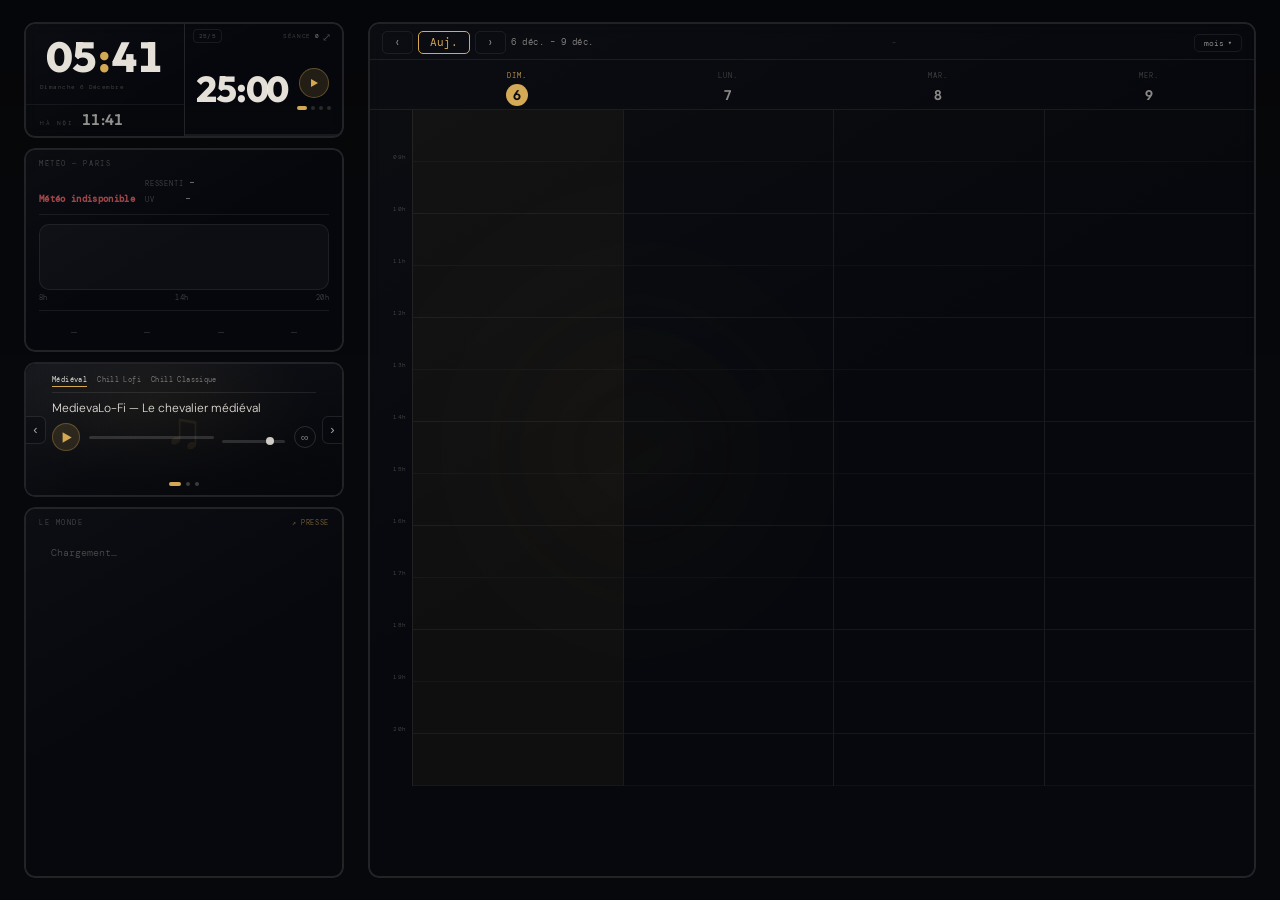
==== commit 89a25787: "Update index.html fezfezezfze" ====
--- a/index.html
+++ b/index.html
@@ -476,6 +476,145 @@
   position:absolute;bottom:22px;left:0;right:0;text-align:center;
   font-family:var(--fm);font-size:10px;letter-spacing:.12em;color:var(--t3);
 }
+
+/* ══════════════════════════════════════════════
+   MUSIQUE — carrousel 3 pages (en ligne / locale / podcast).
+   Fond = miniature/vidéo du morceau joué (au lieu du fond d'écran),
+   floutée et assombrie ; repli sur une icône musicale générique.
+══════════════════════════════════════════════ */
+#card-music{background:transparent;flex-shrink:0;overflow:hidden;position:relative;}
+#card-music .ci{padding:0;position:relative;z-index:2;}
+
+#music-bg{position:absolute;inset:0;z-index:0;overflow:hidden;background:#0d0f14;}
+#music-bg-fallback{
+  position:absolute;inset:0;z-index:0;
+  display:-webkit-box;display:-ms-flexbox;display:flex;
+  -webkit-box-align:center;-ms-flex-align:center;align-items:center;
+  -webkit-box-pack:center;-ms-flex-pack:center;justify-content:center;
+  font-size:52px;color:rgba(212,168,83,.16);
+  background:radial-gradient(ellipse at 40% 30%, rgba(212,168,83,0.10) 0%, transparent 60%), linear-gradient(160deg, #14171f 0%, #05060a 100%);
+}
+#music-bg-img{
+  position:absolute;top:-16px;right:-16px;bottom:-16px;left:-16px;z-index:1;
+  width:auto;height:auto;max-width:none;
+  object-fit:cover;opacity:0;transition:opacity .5s ease;
+  -webkit-filter:blur(16px) saturate(1.1) brightness(.6);
+  filter:blur(16px) saturate(1.1) brightness(.6);
+}
+#music-bg-img.loaded{opacity:1;}
+#music-bg-scrim{
+  position:absolute;inset:0;z-index:2;
+  background:linear-gradient(180deg,rgba(7,8,11,0.30) 0%,rgba(7,8,11,0.55) 100%);
+}
+
+/* Flèches latérales de navigation entre pages */
+.music-arrow{
+  position:absolute;top:50%;-webkit-transform:translateY(-50%);transform:translateY(-50%);
+  z-index:3;background:rgba(8,10,17,0.35);border:1px solid rgba(255,255,255,.10);
+  color:rgba(240,236,228,.7);width:20px;height:28px;
+  cursor:pointer;font-size:13px;line-height:1;
+  display:-webkit-inline-box;display:-ms-inline-flexbox;display:inline-flex;
+  -webkit-box-align:center;-ms-flex-align:center;align-items:center;
+  -webkit-box-pack:center;-ms-flex-pack:center;justify-content:center;
+  -webkit-backdrop-filter:blur(4px);backdrop-filter:blur(4px);
+  transition:color .15s,background .15s;
+}
+.music-arrow:hover{color:var(--accent);background:rgba(8,10,17,0.55);}
+.music-arrow-left{left:0;border-radius:0 6px 6px 0;border-left:none;}
+.music-arrow-right{right:0;border-radius:6px 0 0 6px;border-right:none;}
+
+/* Pages */
+#music-pages{position:relative;min-height:118px;}
+.music-page{
+  display:none;padding:10px 26px 12px;
+  -webkit-box-orient:vertical;-webkit-box-direction:normal;
+  flex-direction:column;gap:7px;
+}
+.music-page.visible{display:-webkit-box;display:-ms-flexbox;display:flex;}
+
+.music-track-tabs{
+  display:-webkit-box;display:-ms-flexbox;display:flex;gap:10px;
+  padding-bottom:5px;border-bottom:1px solid rgba(255,255,255,.09);
+}
+.music-tab{
+  background:none;border:none;color:rgba(240,236,228,.45);
+  font-family:var(--fm);font-size:6.5px;letter-spacing:.06em;
+  padding:2px 0;cursor:pointer;border-bottom:1px solid transparent;
+  transition:color .15s,border-color .15s;
+}
+.music-tab.active{color:var(--t1);border-color:var(--accent);}
+.music-tab:hover:not(.active){color:rgba(240,236,228,.7);}
+.music-tab-static{
+  font-family:var(--fm);font-size:6.5px;letter-spacing:.14em;text-transform:uppercase;
+  color:rgba(240,236,228,.45);
+}
+
+.music-title{
+  font-family:var(--fb);font-size:12px;color:var(--t1);
+  white-space:nowrap;overflow:hidden;text-overflow:ellipsis;
+}
+
+.music-controls-row{
+  display:-webkit-box;display:-ms-flexbox;display:flex;
+  -webkit-box-align:center;-ms-flex-align:center;align-items:center;
+  gap:9px;
+}
+.music-play-btn{
+  width:28px;height:28px;border-radius:50%;flex-shrink:0;
+  background:rgba(212,168,83,.14);border:1px solid rgba(212,168,83,.32);
+  color:var(--accent);cursor:pointer;
+  display:-webkit-inline-box;display:-ms-inline-flexbox;display:inline-flex;
+  -webkit-box-align:center;-ms-flex-align:center;align-items:center;
+  -webkit-box-pack:center;-ms-flex-pack:center;justify-content:center;
+  transition:background .18s,border-color .18s,-webkit-transform .1s;transition:background .18s,border-color .18s,transform .1s;
+}
+.music-play-btn:hover{background:rgba(212,168,83,.24);-webkit-transform:scale(1.08);transform:scale(1.08);}
+.music-play-btn svg{display:block;}
+
+.music-bars{
+  -webkit-box-flex:1;-ms-flex:1;flex:1;min-width:0;
+  display:-webkit-box;display:-ms-flexbox;display:flex;
+  -webkit-box-align:center;-ms-flex-align:center;align-items:center;
+  gap:8px;
+}
+.music-prog-wrap{
+  -webkit-box-flex:2;-ms-flex:2;flex:2;height:3px;border-radius:2px;
+  background:rgba(255,255,255,.14);cursor:pointer;overflow:hidden;position:relative;
+}
+.music-prog-bar{height:100%;width:0%;background:var(--accent);border-radius:2px;transition:width .3s linear;}
+.music-vol-wrap{-webkit-box-flex:1;-ms-flex:1;flex:1;min-width:0;}
+.music-vol{
+  width:100%;-webkit-appearance:none;appearance:none;
+  height:3px;border-radius:2px;background:rgba(255,255,255,.14);outline:none;cursor:pointer;
+}
+.music-vol::-webkit-slider-thumb{-webkit-appearance:none;appearance:none;width:8px;height:8px;border-radius:50%;background:rgba(240,236,228,.85);cursor:pointer;transition:background .15s,-webkit-transform .1s;transition:background .15s,transform .1s;}
+.music-vol::-webkit-slider-thumb:hover{background:var(--accent);-webkit-transform:scale(1.25);transform:scale(1.25);}
+.music-vol::-moz-range-thumb{width:8px;height:8px;border-radius:50%;background:rgba(240,236,228,.85);border:none;cursor:pointer;}
+
+.music-loop-btn{
+  flex-shrink:0;background:none;border:1px solid rgba(255,255,255,.14);color:rgba(240,236,228,.5);
+  width:22px;height:22px;border-radius:50%;font-size:11px;cursor:pointer;
+  display:-webkit-inline-box;display:-ms-inline-flexbox;display:inline-flex;
+  -webkit-box-align:center;-ms-flex-align:center;align-items:center;
+  -webkit-box-pack:center;-ms-flex-pack:center;justify-content:center;
+  transition:color .15s,border-color .15s;
+}
+.music-loop-btn.active{color:var(--accent);border-color:rgba(212,168,83,.4);}
+.music-loop-btn:hover:not(.active){color:rgba(240,236,228,.8);}
+
+#music-online-mount{position:absolute;width:1px;height:1px;overflow:hidden;opacity:0;pointer-events:none;top:0;left:0;}
+
+/* Points de pagination, centrés */
+.music-dots{
+  display:-webkit-box;display:-ms-flexbox;display:flex;
+  -webkit-box-pack:center;-ms-flex-pack:center;justify-content:center;
+  gap:5px;padding-bottom:9px;
+}
+.music-dot{
+  width:4px;height:4px;border-radius:50%;background:rgba(240,236,228,.22);
+  cursor:pointer;transition:all .25s;
+}
+.music-dot.active{background:var(--accent);width:12px;border-radius:2px;}
 
 /* ══════════════════════════════════════════════
    MÉTÉO — widget minimaliste, glass, sans appel serveur
@@ -1016,9 +1155,85 @@
       </div>
     </div>
 
-    <!-- TODO + MUSIQUE — emplacement vide, en attente de refonte -->
+    <!-- MUSIQUE — carrousel 3 pages : en ligne / locale / podcast -->
     <div class="card" id="card-music" style="animation-delay:.08s">
-
+      <div id="music-bg">
+        <div id="music-bg-fallback">♫</div>
+        <img id="music-bg-img" alt="">
+        <div id="music-bg-scrim"></div>
+      </div>
+
+      <button class="music-arrow music-arrow-left" id="music-prev-page" aria-label="Page précédente">&#8249;</button>
+      <button class="music-arrow music-arrow-right" id="music-next-page" aria-label="Page suivante">&#8250;</button>
+
+      <div class="ci" id="music-ci">
+        <div id="music-pages">
+
+          <!-- PAGE 1 : MUSIQUE EN LIGNE (fonctionnelle) -->
+          <div class="music-page visible" data-page="0">
+            <div class="music-track-tabs" id="music-online-tabs">
+              <button class="music-tab active" data-idx="0">Médiéval</button>
+              <button class="music-tab" data-idx="1">Chill Lofi</button>
+              <button class="music-tab" data-idx="2">Chill Classique</button>
+            </div>
+            <div class="music-title" id="music-online-title">—</div>
+            <div class="music-controls-row">
+              <button class="music-play-btn" id="music-online-play" title="Play / Pause">
+                <svg width="13" height="13" viewBox="0 0 10 10" fill="currentColor"><polygon points="2,1 9,5 2,9"/></svg>
+              </button>
+              <div class="music-bars">
+                <div class="music-prog-wrap" id="music-online-prog-wrap"><div class="music-prog-bar" id="music-online-prog"></div></div>
+                <div class="music-vol-wrap"><input type="range" class="music-vol" id="music-online-vol" min="0" max="100" value="80"></div>
+              </div>
+              <button class="music-loop-btn" id="music-online-loop" title="Boucle / Aléatoire">&#8734;</button>
+            </div>
+            <div id="music-online-mount"></div>
+          </div>
+
+          <!-- PAGE 2 : MUSIQUE LOCALE (UI seulement pour l'instant) -->
+          <div class="music-page" data-page="1">
+            <div class="music-track-tabs">
+              <span class="music-tab-static">Fichiers locaux</span>
+            </div>
+            <div class="music-title">Aucun morceau</div>
+            <div class="music-controls-row">
+              <button class="music-play-btn" title="Play / Pause">
+                <svg width="13" height="13" viewBox="0 0 10 10" fill="currentColor"><polygon points="2,1 9,5 2,9"/></svg>
+              </button>
+              <div class="music-bars">
+                <div class="music-prog-wrap"><div class="music-prog-bar"></div></div>
+                <div class="music-vol-wrap"><input type="range" class="music-vol" min="0" max="100" value="80"></div>
+              </div>
+              <button class="music-loop-btn" title="Boucle / Aléatoire">&#8734;</button>
+            </div>
+          </div>
+
+          <!-- PAGE 3 : PODCAST (UI seulement pour l'instant) -->
+          <div class="music-page" data-page="2">
+            <div class="music-track-tabs">
+              <span class="music-tab-static">Podcast</span>
+            </div>
+            <div class="music-title">Aucun épisode</div>
+            <div class="music-controls-row">
+              <button class="music-play-btn" title="Play / Pause">
+                <svg width="13" height="13" viewBox="0 0 10 10" fill="currentColor"><polygon points="2,1 9,5 2,9"/></svg>
+              </button>
+              <div class="music-bars">
+                <div class="music-prog-wrap"><div class="music-prog-bar"></div></div>
+                <div class="music-vol-wrap"><input type="range" class="music-vol" min="0" max="100" value="80"></div>
+              </div>
+              <button class="music-loop-btn" title="Boucle / Aléatoire">&#8734;</button>
+            </div>
+          </div>
+
+        </div>
+
+        <div class="music-dots" id="music-dots">
+          <span class="music-dot active" data-page="0"></span>
+          <span class="music-dot" data-page="1"></span>
+          <span class="music-dot" data-page="2"></span>
+        </div>
+      </div>
     </div><!-- /card-music -->
 
     <!-- RSS LE MONDE -->
@@ -1374,6 +1589,225 @@
   });
 
   render();
+})();
+
+/* ══════════════════════════════════════════
+   MUSIQUE — carrousel 3 pages + lecteur YouTube (page « en ligne »)
+══════════════════════════════════════════ */
+(function(){
+  var pagesWrap = document.getElementById('music-pages');
+  var pages = Array.prototype.slice.call(document.querySelectorAll('.music-page'));
+  var dots = Array.prototype.slice.call(document.querySelectorAll('.music-dot'));
+  var prevBtn = document.getElementById('music-prev-page');
+  var nextBtn = document.getElementById('music-next-page');
+  var bgImg = document.getElementById('music-bg-img');
+  if(!pagesWrap || !pages.length) return;
+
+  var pageIdx = 0;
+
+  function showPage(idx){
+    pageIdx = (idx + pages.length) % pages.length;
+    pages.forEach(function(p, i){ p.classList.toggle('visible', i === pageIdx); });
+    dots.forEach(function(d, i){ d.classList.toggle('active', i === pageIdx); });
+  }
+  if(prevBtn) prevBtn.addEventListener('click', function(){ showPage(pageIdx - 1); });
+  if(nextBtn) nextBtn.addEventListener('click', function(){ showPage(pageIdx + 1); });
+  dots.forEach(function(d, i){ d.addEventListener('click', function(){ showPage(i); }); });
+
+  // ── Fond : miniature du morceau en cours, floutée ; repli sur l'icône générique ──
+  function setBackgroundThumb(videoId){
+    if(!bgImg) return;
+    bgImg.classList.remove('loaded');
+    if(!videoId){ bgImg.removeAttribute('src'); return; }
+    bgImg.onload = function(){ bgImg.classList.add('loaded'); };
+    bgImg.onerror = function(){ bgImg.classList.remove('loaded'); };
+    bgImg.src = 'https://i.ytimg.com/vi/' + videoId + '/hqdefault.jpg';
+  }
+
+  // ══ Page « en ligne » — lecteur YouTube unique (schéma officiel), 144p ══
+  var YT_TRACKS = [
+    { id:'eEZF9iIv5XM', label:'MedievaLo-Fi — Le chevalier médiéval' },
+    { id:'jfKfPfyJRdk', label:'Lofi Girl — Chill lofi' },
+    { id:'jXAEIWcGXwE', label:'Lofi Girl — Chill classique' }
+  ];
+  var ytActive = 0;
+  var ytPlaying = false;
+  var ytPlayer = null;
+  var ytReady = false;
+  var ytLoopMode = 0; // 0 = boucle, 1 = aléatoire
+  var ytProgTimer = null;
+
+  var ytTabs = Array.prototype.slice.call(document.querySelectorAll('#music-online-tabs .music-tab'));
+  var ytTitleEl = document.getElementById('music-online-title');
+  var ytPlayBtn = document.getElementById('music-online-play');
+  var ytProgWrap = document.getElementById('music-online-prog-wrap');
+  var ytProgBar = document.getElementById('music-online-prog');
+  var ytVolSlider = document.getElementById('music-online-vol');
+  var ytLoopBtn = document.getElementById('music-online-loop');
+  var ytMount = document.getElementById('music-online-mount');
+
+  function updateTitle(){
+    if(ytTitleEl) ytTitleEl.textContent = YT_TRACKS[ytActive].label;
+    setBackgroundThumb(YT_TRACKS[ytActive].id);
+  }
+  updateTitle();
+
+  function updatePlayIcon(){
+    if(!ytPlayBtn) return;
+    ytPlayBtn.innerHTML = ytPlaying
+      ? '<svg width="13" height="13" viewBox="0 0 10 10" fill="currentColor"><rect x="2" y="1" width="2" height="8"/><rect x="6" y="1" width="2" height="8"/></svg>'
+      : '<svg width="13" height="13" viewBox="0 0 10 10" fill="currentColor"><polygon points="2,1 9,5 2,9"/></svg>';
+  }
+
+  function loadYouTubeIframeApi(){
+    if(window.YT && window.YT.Player){ window.onYouTubeIframeAPIReady(); return; }
+    if(window.__ytApiRequested) return;
+    window.__ytApiRequested = true;
+    var tag = document.createElement('script');
+    tag.src = 'https://www.youtube.com/iframe_api';
+    var firstScript = document.getElementsByTagName('script')[0];
+    firstScript.parentNode.insertBefore(tag, firstScript);
+  }
+
+  var previousYtReadyCb = window.onYouTubeIframeAPIReady;
+  window.onYouTubeIframeAPIReady = function(){
+    if(typeof previousYtReadyCb === 'function') previousYtReadyCb();
+    if(!ytMount || ytPlayer) return;
+    try{
+      ytPlayer = new YT.Player('music-online-mount', {
+        width:300, height:200,
+        videoId: YT_TRACKS[ytActive].id,
+        playerVars:{
+          autoplay:0, mute:0, controls:0, modestbranding:1, rel:0,
+          disablekb:1, fs:0, iv_load_policy:3, playsinline:1,
+          origin: window.location.origin
+        },
+        events:{
+          onReady:function(e){
+            ytReady = true;
+            try{
+              e.target.setVolume(ytVolSlider ? parseInt(ytVolSlider.value,10) : 80);
+              e.target.setPlaybackQuality('tiny'); // 144p
+            }catch(err){}
+          },
+          onStateChange:function(e){
+            if(e.data === YT.PlayerState.PLAYING){
+              ytPlaying = true;
+              try{ e.target.setPlaybackQuality('tiny'); }catch(err){}
+              startProgressPoll();
+            } else if(e.data === YT.PlayerState.PAUSED){
+              ytPlaying = false;
+              stopProgressPoll();
+            } else if(e.data === YT.PlayerState.ENDED){
+              ytPlaying = false;
+              stopProgressPoll();
+              var next = ytLoopMode === 1
+                ? Math.floor(Math.random() * YT_TRACKS.length)
+                : ytActive;
+              switchTrack(next, true);
+            }
+            updatePlayIcon();
+          },
+          onError:function(){
+            var next = (ytActive + 1) % YT_TRACKS.length;
+            if(next !== ytActive) switchTrack(next, ytPlaying);
+          }
+        }
+      });
+    }catch(err){}
+  };
+
+  function switchTrack(idx, autoplay){
+    ytTabs.forEach(function(t,i){ t.classList.toggle('active', i===idx); });
+    ytActive = idx;
+    updateTitle();
+    if(ytProgBar) ytProgBar.style.width = '0%';
+    if(!ytPlayer || !ytReady) return;
+    try{
+      ytPlayer.loadVideoById({ videoId: YT_TRACKS[idx].id });
+      ytPlayer.setPlaybackQuality('tiny');
+      if(!autoplay) ytPlayer.pauseVideo();
+    }catch(err){}
+  }
+
+  ytTabs.forEach(function(tab, i){
+    tab.addEventListener('click', function(){
+      if(i === ytActive) return;
+      switchTrack(i, ytPlaying);
+    });
+  });
+
+  if(ytPlayBtn){
+    ytPlayBtn.addEventListener('click', function(){
+      loadYouTubeIframeApi();
+      if(!ytPlayer || !ytReady){
+        // L'API se charge encore : on retentera dès qu'elle est prête.
+        var tries = 0;
+        var t = setInterval(function(){
+          tries++;
+          if(ytPlayer && ytReady){
+            clearInterval(t);
+            ytPlayer.playVideo();
+          } else if(tries > 40){
+            clearInterval(t);
+          }
+        }, 150);
+        return;
+      }
+      if(ytPlaying){ ytPlayer.pauseVideo(); } else { ytPlayer.playVideo(); }
+    });
+  }
+
+  if(ytVolSlider){
+    ytVolSlider.addEventListener('input', function(){
+      if(ytPlayer && ytReady){
+        try{ ytPlayer.setVolume(parseInt(this.value,10)); }catch(err){}
+      }
+    });
+  }
+
+  if(ytLoopBtn){
+    ytLoopBtn.addEventListener('click', function(){
+      ytLoopMode = ytLoopMode === 0 ? 1 : 0;
+      ytLoopBtn.textContent = ytLoopMode === 0 ? '\u221E' : '\u21C4';
+      ytLoopBtn.classList.toggle('active', ytLoopMode === 1);
+      ytLoopBtn.title = ytLoopMode === 0 ? 'Boucle (piste actuelle)' : 'Aléatoire (piste suivante)';
+    });
+  }
+
+  function startProgressPoll(){
+    stopProgressPoll();
+    ytProgTimer = setInterval(function(){
+      if(!ytPlayer || !ytReady || !ytProgBar) return;
+      try{
+        var dur = ytPlayer.getDuration();
+        var cur = ytPlayer.getCurrentTime();
+        if(dur && isFinite(dur) && dur > 0){
+          ytProgBar.style.width = Math.min(100, (cur/dur)*100) + '%';
+        } else {
+          ytProgBar.style.width = '0%'; // flux en direct : pas de durée exploitable
+        }
+      }catch(err){}
+    }, 1000);
+  }
+  function stopProgressPoll(){ if(ytProgTimer){ clearInterval(ytProgTimer); ytProgTimer = null; } }
+
+  if(ytProgWrap){
+    ytProgWrap.addEventListener('click', function(e){
+      if(!ytPlayer || !ytReady) return;
+      try{
+        var dur = ytPlayer.getDuration();
+        if(!dur || !isFinite(dur) || dur <= 0) return; // flux en direct, non « seekable »
+        var rect = ytProgWrap.getBoundingClientRect();
+        var ratio = Math.min(1, Math.max(0, (e.clientX - rect.left) / rect.width));
+        ytPlayer.seekTo(ratio * dur, true);
+      }catch(err){}
+    });
+  }
+
+  // Charge l'API dès l'arrivée sur la page (le morceau ne joue qu'au clic play,
+  // conformément aux politiques d'autoplay des navigateurs).
+  loadYouTubeIframeApi();
 })();
 
 /* ══════════════════════════════════════════
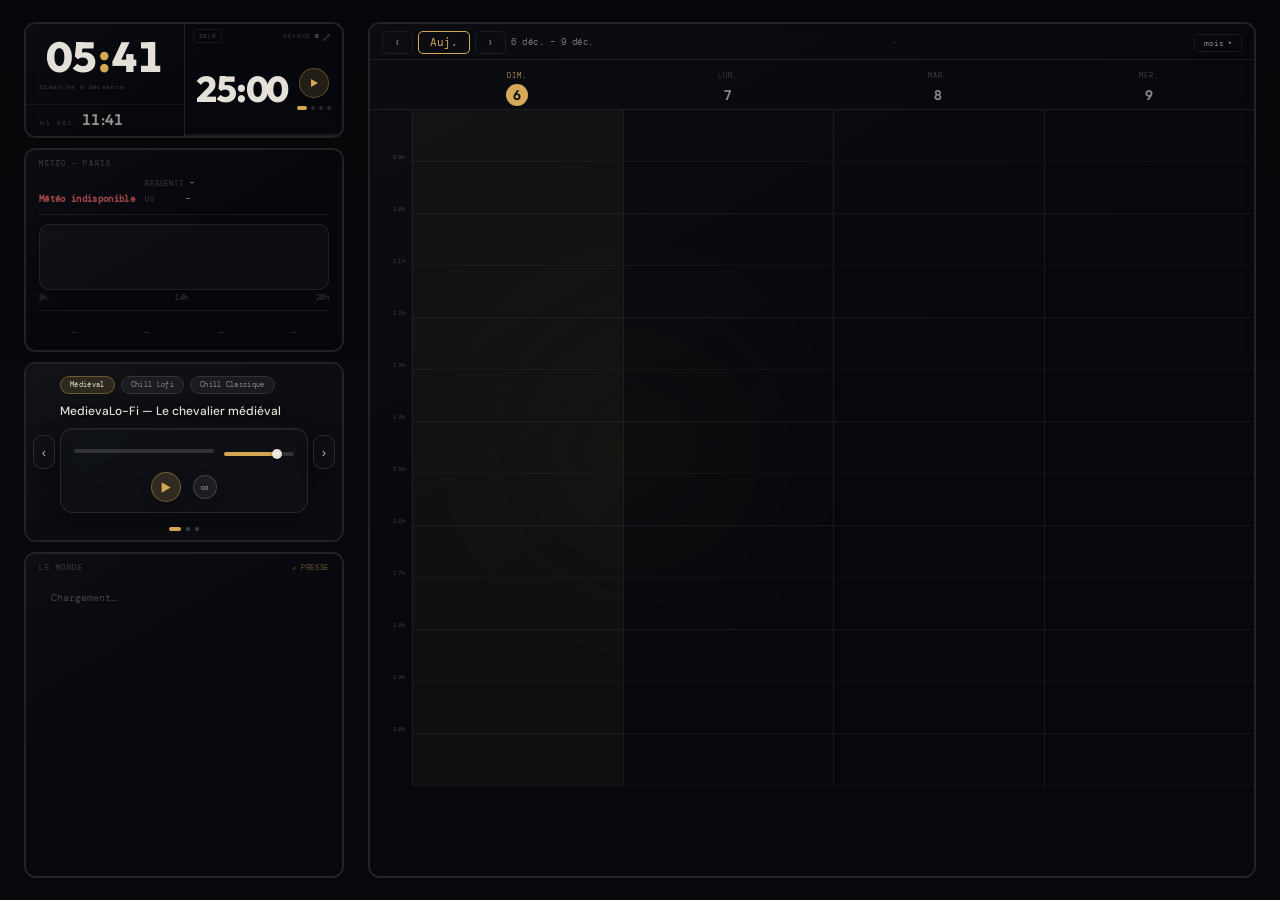
==== commit 3a39c2c0: "Update index.html y'(y§"(y§("y" ====
--- a/index.html
+++ b/index.html
@@ -472,6 +472,39 @@
   margin-top:4px;
 }
 #pomo-full-btn:hover{background:rgba(212,168,83,.22);-webkit-transform:scale(1.06);transform:scale(1.06);}
+
+/* Widget « lecture en cours », style iOS : pilule de verre compacte, centrée */
+#pomo-music-widget{
+  display:-webkit-inline-box;display:-ms-inline-flexbox;display:inline-flex;
+  -webkit-box-align:center;-ms-flex-align:center;align-items:center;
+  gap:8px;max-width:min(70vw,260px);
+  margin-top:6px;padding:7px 8px 7px 14px;border-radius:22px;
+  background:rgba(255,255,255,.08);border:1px solid rgba(255,255,255,.12);
+  -webkit-backdrop-filter:blur(14px) saturate(1.3);backdrop-filter:blur(14px) saturate(1.3);
+  box-shadow:0 6px 18px rgba(0,0,0,.28);
+}
+#pomo-music-note{
+  font-size:12px;color:rgba(240,236,228,.55);flex-shrink:0;
+  transition:color .2s;
+}
+#pomo-music-widget.is-playing #pomo-music-note{color:var(--accent);}
+#pomo-music-title{
+  font-family:var(--fb);font-size:10.5px;color:var(--t1);
+  white-space:nowrap;overflow:hidden;text-overflow:ellipsis;
+  min-width:0;-webkit-box-flex:1;-ms-flex:1;flex:1;
+}
+#pomo-music-playbtn{
+  flex-shrink:0;width:26px;height:26px;border-radius:50%;
+  background:rgba(255,255,255,.12);border:1px solid rgba(255,255,255,.16);
+  color:var(--t1);cursor:pointer;
+  display:-webkit-inline-box;display:-ms-inline-flexbox;display:inline-flex;
+  -webkit-box-align:center;-ms-flex-align:center;align-items:center;
+  -webkit-box-pack:center;-ms-flex-pack:center;justify-content:center;
+  transition:background .15s,-webkit-transform .1s;transition:background .15s,transform .1s;
+}
+#pomo-music-playbtn:hover{background:rgba(255,255,255,.2);-webkit-transform:scale(1.08);transform:scale(1.08);}
+#pomo-music-playbtn svg{display:block;}
+
 #pomo-full-clock{
   position:absolute;bottom:22px;left:0;right:0;text-align:center;
   font-family:var(--fm);font-size:10px;letter-spacing:.12em;color:var(--t3);
@@ -479,128 +512,178 @@
 
 /* ══════════════════════════════════════════════
    MUSIQUE — carrousel 3 pages (en ligne / locale / podcast).
-   Fond = miniature/vidéo du morceau joué (au lieu du fond d'écran),
-   floutée et assombrie ; repli sur une icône musicale générique.
+   Fond = miniature du morceau joué (au lieu du fond d'écran), floutée
+   comme les autres cartes ; repli sur une illustration générique.
 ══════════════════════════════════════════════ */
 #card-music{background:transparent;flex-shrink:0;overflow:hidden;position:relative;}
 #card-music .ci{padding:0;position:relative;z-index:2;}
 
 #music-bg{position:absolute;inset:0;z-index:0;overflow:hidden;background:#0d0f14;}
 #music-bg-fallback{
-  position:absolute;inset:0;z-index:0;
-  display:-webkit-box;display:-ms-flexbox;display:flex;
-  -webkit-box-align:center;-ms-flex-align:center;align-items:center;
-  -webkit-box-pack:center;-ms-flex-pack:center;justify-content:center;
-  font-size:52px;color:rgba(212,168,83,.16);
-  background:radial-gradient(ellipse at 40% 30%, rgba(212,168,83,0.10) 0%, transparent 60%), linear-gradient(160deg, #14171f 0%, #05060a 100%);
+  position:absolute;inset:-16px;z-index:0;
+  background-image:url('assets/img/music-fallback.png');
+  background-size:cover;background-position:center;
+  -webkit-filter:blur(8px) saturate(1.1) brightness(.68);
+  filter:blur(8px) saturate(1.1) brightness(.68);
 }
 #music-bg-img{
-  position:absolute;top:-16px;right:-16px;bottom:-16px;left:-16px;z-index:1;
+  position:absolute;inset:-16px;z-index:1;
   width:auto;height:auto;max-width:none;
   object-fit:cover;opacity:0;transition:opacity .5s ease;
-  -webkit-filter:blur(16px) saturate(1.1) brightness(.6);
-  filter:blur(16px) saturate(1.1) brightness(.6);
+  -webkit-filter:blur(8px) saturate(1.15) brightness(.68);
+  filter:blur(8px) saturate(1.15) brightness(.68);
 }
 #music-bg-img.loaded{opacity:1;}
 #music-bg-scrim{
   position:absolute;inset:0;z-index:2;
-  background:linear-gradient(180deg,rgba(7,8,11,0.30) 0%,rgba(7,8,11,0.55) 100%);
-}
-
-/* Flèches latérales de navigation entre pages */
+  background:linear-gradient(180deg,rgba(7,8,11,0.22) 0%,rgba(7,8,11,0.48) 100%);
+}
+
+/* Flèches de navigation — blocs flottants en verre */
 .music-arrow{
   position:absolute;top:50%;-webkit-transform:translateY(-50%);transform:translateY(-50%);
-  z-index:3;background:rgba(8,10,17,0.35);border:1px solid rgba(255,255,255,.10);
-  color:rgba(240,236,228,.7);width:20px;height:28px;
+  z-index:4;background:rgba(15,17,23,0.55);border:1px solid rgba(255,255,255,.12);
+  color:rgba(240,236,228,.75);width:22px;height:34px;border-radius:9px;
   cursor:pointer;font-size:13px;line-height:1;
   display:-webkit-inline-box;display:-ms-inline-flexbox;display:inline-flex;
   -webkit-box-align:center;-ms-flex-align:center;align-items:center;
   -webkit-box-pack:center;-ms-flex-pack:center;justify-content:center;
+  -webkit-backdrop-filter:blur(6px);backdrop-filter:blur(6px);
+  box-shadow:0 4px 14px rgba(0,0,0,.35);
+  transition:color .15s,background .15s,-webkit-transform .15s;transition:color .15s,background .15s,transform .15s;
+}
+.music-arrow:hover{color:var(--accent);background:rgba(15,17,23,0.75);-webkit-transform:translateY(-50%) scale(1.06);transform:translateY(-50%) scale(1.06);}
+.music-arrow-left{left:7px;}
+.music-arrow-right{right:7px;}
+
+/* Viewport de glissement : chaque page occupe 100% de la largeur visible,
+   le conteneur interne fait 300% et glisse via transform (transition douce). */
+.music-pages-viewport{overflow:hidden;position:relative;}
+#music-pages{
+  display:-webkit-box;display:-ms-flexbox;display:flex;
+  width:300%;
+  transition:-webkit-transform .42s cubic-bezier(.4,0,.2,1);
+  transition:transform .42s cubic-bezier(.4,0,.2,1);
+}
+.music-page{
+  -webkit-box-flex:0;-ms-flex:0 0 33.3333%;flex:0 0 33.3333%;width:33.3333%;
+  padding:12px 34px 14px;
+  display:-webkit-box;display:-ms-flexbox;display:flex;
+  -webkit-box-orient:vertical;-webkit-box-direction:normal;
+  -ms-flex-direction:column;flex-direction:column;gap:9px;
+  box-sizing:border-box;
+}
+
+/* Sélection de source — pastilles en verre, pas du texte nu */
+.music-track-tabs{
+  display:-webkit-box;display:-ms-flexbox;display:flex;gap:6px;
+}
+.music-tab{
+  background:rgba(255,255,255,.055);border:1px solid rgba(255,255,255,.10);
+  color:rgba(240,236,228,.55);border-radius:20px;
+  font-family:var(--fm);font-size:6.5px;letter-spacing:.05em;
+  padding:4px 9px;cursor:pointer;
   -webkit-backdrop-filter:blur(4px);backdrop-filter:blur(4px);
-  transition:color .15s,background .15s;
-}
-.music-arrow:hover{color:var(--accent);background:rgba(8,10,17,0.55);}
-.music-arrow-left{left:0;border-radius:0 6px 6px 0;border-left:none;}
-.music-arrow-right{right:0;border-radius:6px 0 0 6px;border-right:none;}
-
-/* Pages */
-#music-pages{position:relative;min-height:118px;}
-.music-page{
-  display:none;padding:10px 26px 12px;
-  -webkit-box-orient:vertical;-webkit-box-direction:normal;
-  flex-direction:column;gap:7px;
-}
-.music-page.visible{display:-webkit-box;display:-ms-flexbox;display:flex;}
-
-.music-track-tabs{
-  display:-webkit-box;display:-ms-flexbox;display:flex;gap:10px;
-  padding-bottom:5px;border-bottom:1px solid rgba(255,255,255,.09);
-}
-.music-tab{
-  background:none;border:none;color:rgba(240,236,228,.45);
-  font-family:var(--fm);font-size:6.5px;letter-spacing:.06em;
-  padding:2px 0;cursor:pointer;border-bottom:1px solid transparent;
-  transition:color .15s,border-color .15s;
-}
-.music-tab.active{color:var(--t1);border-color:var(--accent);}
-.music-tab:hover:not(.active){color:rgba(240,236,228,.7);}
+  transition:color .15s,background .15s,border-color .15s;
+}
+.music-tab.active{color:var(--t1);background:rgba(212,168,83,.16);border-color:rgba(212,168,83,.38);}
+.music-tab:hover:not(.active){color:rgba(240,236,228,.8);background:rgba(255,255,255,.09);}
 .music-tab-static{
   font-family:var(--fm);font-size:6.5px;letter-spacing:.14em;text-transform:uppercase;
-  color:rgba(240,236,228,.45);
+  color:rgba(240,236,228,.5);
+  background:rgba(255,255,255,.05);border:1px solid rgba(255,255,255,.09);
+  border-radius:20px;padding:4px 9px;
 }
 
 .music-title{
-  font-family:var(--fb);font-size:12px;color:var(--t1);
+  font-family:var(--fb);font-size:12px;font-weight:500;color:var(--t1);
   white-space:nowrap;overflow:hidden;text-overflow:ellipsis;
-}
-
-.music-controls-row{
+  text-shadow:0 1px 6px rgba(0,0,0,.4);
+}
+
+/* Panneau flottant regroupant barres + boutons — verre net, ombre marquée */
+.music-panel{
+  background:rgba(20,22,28,.42);
+  border:1px solid rgba(255,255,255,.10);
+  border-radius:13px;
+  padding:11px 13px 10px;
+  -webkit-backdrop-filter:blur(10px) saturate(1.2);backdrop-filter:blur(10px) saturate(1.2);
+  box-shadow:0 8px 22px rgba(0,0,0,.32), inset 0 1px 0 rgba(255,255,255,.05);
+  display:-webkit-box;display:-ms-flexbox;display:flex;
+  -webkit-box-orient:vertical;-webkit-box-direction:normal;
+  -ms-flex-direction:column;flex-direction:column;gap:11px;
+  margin-top:auto;
+}
+
+.music-bars-row{
   display:-webkit-box;display:-ms-flexbox;display:flex;
   -webkit-box-align:center;-ms-flex-align:center;align-items:center;
-  gap:9px;
+  gap:10px;
+}
+.music-prog-wrap{
+  -webkit-box-flex:2;-ms-flex:2;flex:2;height:4px;border-radius:3px;
+  background:rgba(255,255,255,.14);cursor:pointer;overflow:hidden;position:relative;
+}
+.music-prog-bar{height:100%;width:0%;background:var(--accent);border-radius:3px;transition:width .3s linear;}
+.music-vol-wrap{-webkit-box-flex:1;-ms-flex:1;flex:1;min-width:0;}
+.music-vol{
+  width:100%;-webkit-appearance:none;appearance:none;
+  height:4px;border-radius:3px;outline:none;cursor:pointer;
+  background:linear-gradient(90deg, var(--accent) 0%, var(--accent) var(--vol-pct,80%), rgba(255,255,255,.14) var(--vol-pct,80%), rgba(255,255,255,.14) 100%);
+}
+.music-vol::-webkit-slider-thumb{-webkit-appearance:none;appearance:none;width:10px;height:10px;border-radius:50%;background:var(--t1);cursor:pointer;box-shadow:0 1px 4px rgba(0,0,0,.4);transition:-webkit-transform .12s;transition:transform .12s;}
+.music-vol::-webkit-slider-thumb:hover{-webkit-transform:scale(1.2);transform:scale(1.2);}
+.music-vol::-moz-range-thumb{width:10px;height:10px;border-radius:50%;background:var(--t1);border:none;cursor:pointer;}
+.music-vol::-moz-range-progress{background:var(--accent);height:4px;border-radius:3px;}
+
+/* Pastille "en direct" — remplace la barre de progression si le flux est live */
+.music-live-badge{
+  display:none;-webkit-box-flex:2;-ms-flex:2;flex:2;
+  -webkit-box-align:center;-ms-flex-align:center;align-items:center;
+  -webkit-box-pack:center;-ms-flex-pack:center;justify-content:center;
+  gap:5px;height:16px;border-radius:8px;
+  background:rgba(224,92,92,.14);border:1px solid rgba(224,92,92,.35);
+  font-family:var(--fm);font-size:6.5px;letter-spacing:.14em;color:#e07a7a;
+}
+.music-live-badge.show{display:-webkit-inline-box;display:-ms-inline-flexbox;display:inline-flex;}
+.music-live-dot{
+  width:5px;height:5px;border-radius:50%;background:var(--red);
+  box-shadow:0 0 5px var(--red);
+  -webkit-animation:music-live-pulse 1.6s ease-in-out infinite;animation:music-live-pulse 1.6s ease-in-out infinite;
+}
+@-webkit-keyframes music-live-pulse{0%,100%{opacity:1;}50%{opacity:.35;}}
+@keyframes music-live-pulse{0%,100%{opacity:1;}50%{opacity:.35;}}
+
+.music-buttons-row{
+  display:-webkit-box;display:-ms-flexbox;display:flex;
+  -webkit-box-align:center;-ms-flex-align:center;align-items:center;
+  -webkit-box-pack:center;-ms-flex-pack:center;justify-content:center;
+  gap:12px;
 }
 .music-play-btn{
-  width:28px;height:28px;border-radius:50%;flex-shrink:0;
-  background:rgba(212,168,83,.14);border:1px solid rgba(212,168,83,.32);
+  width:30px;height:30px;border-radius:50%;flex-shrink:0;
+  background:rgba(212,168,83,.18);border:1px solid rgba(212,168,83,.4);
   color:var(--accent);cursor:pointer;
   display:-webkit-inline-box;display:-ms-inline-flexbox;display:inline-flex;
   -webkit-box-align:center;-ms-flex-align:center;align-items:center;
   -webkit-box-pack:center;-ms-flex-pack:center;justify-content:center;
+  box-shadow:0 3px 10px rgba(0,0,0,.3);
   transition:background .18s,border-color .18s,-webkit-transform .1s;transition:background .18s,border-color .18s,transform .1s;
 }
-.music-play-btn:hover{background:rgba(212,168,83,.24);-webkit-transform:scale(1.08);transform:scale(1.08);}
+.music-play-btn:hover{background:rgba(212,168,83,.28);-webkit-transform:scale(1.08);transform:scale(1.08);}
 .music-play-btn svg{display:block;}
 
-.music-bars{
-  -webkit-box-flex:1;-ms-flex:1;flex:1;min-width:0;
-  display:-webkit-box;display:-ms-flexbox;display:flex;
-  -webkit-box-align:center;-ms-flex-align:center;align-items:center;
-  gap:8px;
-}
-.music-prog-wrap{
-  -webkit-box-flex:2;-ms-flex:2;flex:2;height:3px;border-radius:2px;
-  background:rgba(255,255,255,.14);cursor:pointer;overflow:hidden;position:relative;
-}
-.music-prog-bar{height:100%;width:0%;background:var(--accent);border-radius:2px;transition:width .3s linear;}
-.music-vol-wrap{-webkit-box-flex:1;-ms-flex:1;flex:1;min-width:0;}
-.music-vol{
-  width:100%;-webkit-appearance:none;appearance:none;
-  height:3px;border-radius:2px;background:rgba(255,255,255,.14);outline:none;cursor:pointer;
-}
-.music-vol::-webkit-slider-thumb{-webkit-appearance:none;appearance:none;width:8px;height:8px;border-radius:50%;background:rgba(240,236,228,.85);cursor:pointer;transition:background .15s,-webkit-transform .1s;transition:background .15s,transform .1s;}
-.music-vol::-webkit-slider-thumb:hover{background:var(--accent);-webkit-transform:scale(1.25);transform:scale(1.25);}
-.music-vol::-moz-range-thumb{width:8px;height:8px;border-radius:50%;background:rgba(240,236,228,.85);border:none;cursor:pointer;}
-
 .music-loop-btn{
-  flex-shrink:0;background:none;border:1px solid rgba(255,255,255,.14);color:rgba(240,236,228,.5);
-  width:22px;height:22px;border-radius:50%;font-size:11px;cursor:pointer;
+  flex-shrink:0;background:rgba(255,255,255,.06);border:1px solid rgba(255,255,255,.16);color:rgba(240,236,228,.6);
+  width:24px;height:24px;border-radius:50%;font-size:11px;cursor:pointer;
   display:-webkit-inline-box;display:-ms-inline-flexbox;display:inline-flex;
   -webkit-box-align:center;-ms-flex-align:center;align-items:center;
   -webkit-box-pack:center;-ms-flex-pack:center;justify-content:center;
-  transition:color .15s,border-color .15s;
-}
-.music-loop-btn.active{color:var(--accent);border-color:rgba(212,168,83,.4);}
-.music-loop-btn:hover:not(.active){color:rgba(240,236,228,.8);}
+  box-shadow:0 3px 8px rgba(0,0,0,.25);
+  transition:color .15s,border-color .15s,background .15s;
+}
+.music-loop-btn.active{color:var(--accent);border-color:rgba(212,168,83,.45);background:rgba(212,168,83,.14);}
+.music-loop-btn:hover:not(.active){color:rgba(240,236,228,.9);}
 
 #music-online-mount{position:absolute;width:1px;height:1px;overflow:hidden;opacity:0;pointer-events:none;top:0;left:0;}
 
@@ -1158,7 +1241,7 @@
     <!-- MUSIQUE — carrousel 3 pages : en ligne / locale / podcast -->
     <div class="card" id="card-music" style="animation-delay:.08s">
       <div id="music-bg">
-        <div id="music-bg-fallback">♫</div>
+        <div id="music-bg-fallback"></div>
         <img id="music-bg-img" alt="">
         <div id="music-bg-scrim"></div>
       </div>
@@ -1167,65 +1250,74 @@
       <button class="music-arrow music-arrow-right" id="music-next-page" aria-label="Page suivante">&#8250;</button>
 
       <div class="ci" id="music-ci">
-        <div id="music-pages">
-
-          <!-- PAGE 1 : MUSIQUE EN LIGNE (fonctionnelle) -->
-          <div class="music-page visible" data-page="0">
-            <div class="music-track-tabs" id="music-online-tabs">
-              <button class="music-tab active" data-idx="0">Médiéval</button>
-              <button class="music-tab" data-idx="1">Chill Lofi</button>
-              <button class="music-tab" data-idx="2">Chill Classique</button>
+        <div class="music-pages-viewport">
+          <div id="music-pages">
+
+            <!-- PAGE 1 : MUSIQUE EN LIGNE (fonctionnelle) -->
+            <div class="music-page" data-page="0">
+              <div class="music-track-tabs" id="music-online-tabs">
+                <button class="music-tab active" data-idx="0">Médiéval</button>
+                <button class="music-tab" data-idx="1">Chill Lofi</button>
+                <button class="music-tab" data-idx="2">Chill Classique</button>
+              </div>
+              <div class="music-title" id="music-online-title">—</div>
+              <div class="music-panel">
+                <div class="music-bars-row">
+                  <div class="music-prog-wrap" id="music-online-prog-wrap"><div class="music-prog-bar" id="music-online-prog"></div></div>
+                  <div class="music-live-badge" id="music-online-live"><span class="music-live-dot"></span>LIVE</div>
+                  <div class="music-vol-wrap"><input type="range" class="music-vol" id="music-online-vol" min="0" max="100" value="80"></div>
+                </div>
+                <div class="music-buttons-row">
+                  <button class="music-play-btn" id="music-online-play" title="Play / Pause">
+                    <svg width="13" height="13" viewBox="0 0 10 10" fill="currentColor"><polygon points="2,1 9,5 2,9"/></svg>
+                  </button>
+                  <button class="music-loop-btn" id="music-online-loop" title="Boucle / Aléatoire">&#8734;</button>
+                </div>
+              </div>
+              <div id="music-online-mount"></div>
             </div>
-            <div class="music-title" id="music-online-title">—</div>
-            <div class="music-controls-row">
-              <button class="music-play-btn" id="music-online-play" title="Play / Pause">
-                <svg width="13" height="13" viewBox="0 0 10 10" fill="currentColor"><polygon points="2,1 9,5 2,9"/></svg>
-              </button>
-              <div class="music-bars">
-                <div class="music-prog-wrap" id="music-online-prog-wrap"><div class="music-prog-bar" id="music-online-prog"></div></div>
-                <div class="music-vol-wrap"><input type="range" class="music-vol" id="music-online-vol" min="0" max="100" value="80"></div>
+
+            <!-- PAGE 2 : MUSIQUE LOCALE (UI seulement pour l'instant) -->
+            <div class="music-page" data-page="1">
+              <div class="music-track-tabs">
+                <span class="music-tab-static">Fichiers locaux</span>
               </div>
-              <button class="music-loop-btn" id="music-online-loop" title="Boucle / Aléatoire">&#8734;</button>
+              <div class="music-title">Aucun morceau</div>
+              <div class="music-panel">
+                <div class="music-bars-row">
+                  <div class="music-prog-wrap"><div class="music-prog-bar"></div></div>
+                  <div class="music-vol-wrap"><input type="range" class="music-vol" min="0" max="100" value="80"></div>
+                </div>
+                <div class="music-buttons-row">
+                  <button class="music-play-btn" title="Play / Pause">
+                    <svg width="13" height="13" viewBox="0 0 10 10" fill="currentColor"><polygon points="2,1 9,5 2,9"/></svg>
+                  </button>
+                  <button class="music-loop-btn" title="Boucle / Aléatoire">&#8734;</button>
+                </div>
+              </div>
             </div>
-            <div id="music-online-mount"></div>
+
+            <!-- PAGE 3 : PODCAST (UI seulement pour l'instant) -->
+            <div class="music-page" data-page="2">
+              <div class="music-track-tabs">
+                <span class="music-tab-static">Podcast</span>
+              </div>
+              <div class="music-title">Aucun épisode</div>
+              <div class="music-panel">
+                <div class="music-bars-row">
+                  <div class="music-prog-wrap"><div class="music-prog-bar"></div></div>
+                  <div class="music-vol-wrap"><input type="range" class="music-vol" min="0" max="100" value="80"></div>
+                </div>
+                <div class="music-buttons-row">
+                  <button class="music-play-btn" title="Play / Pause">
+                    <svg width="13" height="13" viewBox="0 0 10 10" fill="currentColor"><polygon points="2,1 9,5 2,9"/></svg>
+                  </button>
+                  <button class="music-loop-btn" title="Boucle / Aléatoire">&#8734;</button>
+                </div>
+              </div>
+            </div>
+
           </div>
-
-          <!-- PAGE 2 : MUSIQUE LOCALE (UI seulement pour l'instant) -->
-          <div class="music-page" data-page="1">
-            <div class="music-track-tabs">
-              <span class="music-tab-static">Fichiers locaux</span>
-            </div>
-            <div class="music-title">Aucun morceau</div>
-            <div class="music-controls-row">
-              <button class="music-play-btn" title="Play / Pause">
-                <svg width="13" height="13" viewBox="0 0 10 10" fill="currentColor"><polygon points="2,1 9,5 2,9"/></svg>
-              </button>
-              <div class="music-bars">
-                <div class="music-prog-wrap"><div class="music-prog-bar"></div></div>
-                <div class="music-vol-wrap"><input type="range" class="music-vol" min="0" max="100" value="80"></div>
-              </div>
-              <button class="music-loop-btn" title="Boucle / Aléatoire">&#8734;</button>
-            </div>
-          </div>
-
-          <!-- PAGE 3 : PODCAST (UI seulement pour l'instant) -->
-          <div class="music-page" data-page="2">
-            <div class="music-track-tabs">
-              <span class="music-tab-static">Podcast</span>
-            </div>
-            <div class="music-title">Aucun épisode</div>
-            <div class="music-controls-row">
-              <button class="music-play-btn" title="Play / Pause">
-                <svg width="13" height="13" viewBox="0 0 10 10" fill="currentColor"><polygon points="2,1 9,5 2,9"/></svg>
-              </button>
-              <div class="music-bars">
-                <div class="music-prog-wrap"><div class="music-prog-bar"></div></div>
-                <div class="music-vol-wrap"><input type="range" class="music-vol" min="0" max="100" value="80"></div>
-              </div>
-              <button class="music-loop-btn" title="Boucle / Aléatoire">&#8734;</button>
-            </div>
-          </div>
-
         </div>
 
         <div class="music-dots" id="music-dots">
@@ -1310,6 +1402,16 @@
       <polygon points="2,1 9,5 2,9"/>
     </svg>
   </button>
+
+  <!-- Widget « en cours de lecture », style iOS : minimaliste, centré -->
+  <div id="pomo-music-widget">
+    <span id="pomo-music-note">♫</span>
+    <span id="pomo-music-title">—</span>
+    <button id="pomo-music-playbtn" title="Play / Pause" aria-label="Play / Pause">
+      <svg width="11" height="11" viewBox="0 0 10 10" fill="currentColor"><polygon points="2,1 9,5 2,9"/></svg>
+    </button>
+  </div>
+
   <div id="pomo-full-clock">--:--</div>
 </div>
 
@@ -1607,7 +1709,7 @@
 
   function showPage(idx){
     pageIdx = (idx + pages.length) % pages.length;
-    pages.forEach(function(p, i){ p.classList.toggle('visible', i === pageIdx); });
+    if(pagesWrap) pagesWrap.style.transform = 'translateX(-' + (pageIdx * (100/pages.length)) + '%)';
     dots.forEach(function(d, i){ d.classList.toggle('active', i === pageIdx); });
   }
   if(prevBtn) prevBtn.addEventListener('click', function(){ showPage(pageIdx - 1); });
@@ -1642,21 +1744,51 @@
   var ytPlayBtn = document.getElementById('music-online-play');
   var ytProgWrap = document.getElementById('music-online-prog-wrap');
   var ytProgBar = document.getElementById('music-online-prog');
+  var ytLiveBadge = document.getElementById('music-online-live');
   var ytVolSlider = document.getElementById('music-online-vol');
   var ytLoopBtn = document.getElementById('music-online-loop');
   var ytMount = document.getElementById('music-online-mount');
 
   function updateTitle(){
     if(ytTitleEl) ytTitleEl.textContent = YT_TRACKS[ytActive].label;
+    var widgetTitle = document.getElementById('pomo-music-title');
+    if(widgetTitle) widgetTitle.textContent = YT_TRACKS[ytActive].label;
     setBackgroundThumb(YT_TRACKS[ytActive].id);
   }
   updateTitle();
 
   function updatePlayIcon(){
-    if(!ytPlayBtn) return;
-    ytPlayBtn.innerHTML = ytPlaying
-      ? '<svg width="13" height="13" viewBox="0 0 10 10" fill="currentColor"><rect x="2" y="1" width="2" height="8"/><rect x="6" y="1" width="2" height="8"/></svg>'
-      : '<svg width="13" height="13" viewBox="0 0 10 10" fill="currentColor"><polygon points="2,1 9,5 2,9"/></svg>';
+    var svgOn = '<svg width="13" height="13" viewBox="0 0 10 10" fill="currentColor"><rect x="2" y="1" width="2" height="8"/><rect x="6" y="1" width="2" height="8"/></svg>';
+    var svgOff = '<svg width="13" height="13" viewBox="0 0 10 10" fill="currentColor"><polygon points="2,1 9,5 2,9"/></svg>';
+    if(ytPlayBtn) ytPlayBtn.innerHTML = ytPlaying ? svgOn : svgOff;
+    // Widget « en cours de lecture » du plein écran pomodoro (style iOS)
+    var widgetBtn = document.getElementById('pomo-music-playbtn');
+    if(widgetBtn) widgetBtn.innerHTML = ytPlaying ? svgOn : svgOff;
+    var widget = document.getElementById('pomo-music-widget');
+    if(widget) widget.classList.toggle('is-playing', ytPlaying);
+  }
+
+  function setLiveBadge(isLive){
+    if(ytProgWrap) ytProgWrap.style.display = isLive ? 'none' : 'block';
+    if(ytLiveBadge) ytLiveBadge.classList.toggle('show', isLive);
+  }
+
+  function toggleYtPlayPause(){
+    loadYouTubeIframeApi();
+    if(!ytPlayer || !ytReady){
+      var tries = 0;
+      var t = setInterval(function(){
+        tries++;
+        if(ytPlayer && ytReady){
+          clearInterval(t);
+          ytPlayer.playVideo();
+        } else if(tries > 40){
+          clearInterval(t);
+        }
+      }, 150);
+      return;
+    }
+    if(ytPlaying){ ytPlayer.pauseVideo(); } else { ytPlayer.playVideo(); }
   }
 
   function loadYouTubeIframeApi(){
@@ -1686,7 +1818,7 @@
           onReady:function(e){
             ytReady = true;
             try{
-              e.target.setVolume(ytVolSlider ? parseInt(ytVolSlider.value,10) : 80);
+              applyVolumeFromSlider();
               e.target.setPlaybackQuality('tiny'); // 144p
             }catch(err){}
           },
@@ -1722,6 +1854,7 @@
     ytActive = idx;
     updateTitle();
     if(ytProgBar) ytProgBar.style.width = '0%';
+    setLiveBadge(false);
     if(!ytPlayer || !ytReady) return;
     try{
       ytPlayer.loadVideoById({ videoId: YT_TRACKS[idx].id });
@@ -1738,32 +1871,27 @@
   });
 
   if(ytPlayBtn){
-    ytPlayBtn.addEventListener('click', function(){
-      loadYouTubeIframeApi();
-      if(!ytPlayer || !ytReady){
-        // L'API se charge encore : on retentera dès qu'elle est prête.
-        var tries = 0;
-        var t = setInterval(function(){
-          tries++;
-          if(ytPlayer && ytReady){
-            clearInterval(t);
-            ytPlayer.playVideo();
-          } else if(tries > 40){
-            clearInterval(t);
-          }
-        }, 150);
-        return;
-      }
-      if(ytPlaying){ ytPlayer.pauseVideo(); } else { ytPlayer.playVideo(); }
-    });
-  }
-
+    ytPlayBtn.addEventListener('click', toggleYtPlayPause);
+  }
+  var widgetPlayBtn0 = document.getElementById('pomo-music-playbtn');
+  if(widgetPlayBtn0){ widgetPlayBtn0.addEventListener('click', toggleYtPlayPause); }
+
+  // Volume perçu plus progressif : la position du curseur (0-100) est mappée
+  // sur une courbe quadratique avant d'être appliquée au lecteur, pour que les
+  // petits ajustements en bas d'échelle restent audibles/graduels (l'oreille
+  // perçoit le volume de façon logarithmique, pas linéaire).
+  function applyVolumeFromSlider(){
+    if(!ytVolSlider) return;
+    var raw = parseInt(ytVolSlider.value, 10);
+    ytVolSlider.style.setProperty('--vol-pct', raw + '%');
+    var perceptual = Math.round(100 * Math.pow(raw / 100, 2));
+    if(ytPlayer && ytReady){
+      try{ ytPlayer.setVolume(perceptual); }catch(err){}
+    }
+  }
   if(ytVolSlider){
-    ytVolSlider.addEventListener('input', function(){
-      if(ytPlayer && ytReady){
-        try{ ytPlayer.setVolume(parseInt(this.value,10)); }catch(err){}
-      }
-    });
+    ytVolSlider.style.setProperty('--vol-pct', ytVolSlider.value + '%');
+    ytVolSlider.addEventListener('input', applyVolumeFromSlider);
   }
 
   if(ytLoopBtn){
@@ -1782,10 +1910,10 @@
       try{
         var dur = ytPlayer.getDuration();
         var cur = ytPlayer.getCurrentTime();
-        if(dur && isFinite(dur) && dur > 0){
+        var isLive = !dur || !isFinite(dur) || dur <= 0;
+        setLiveBadge(isLive);
+        if(!isLive){
           ytProgBar.style.width = Math.min(100, (cur/dur)*100) + '%';
-        } else {
-          ytProgBar.style.width = '0%'; // flux en direct : pas de durée exploitable
         }
       }catch(err){}
     }, 1000);
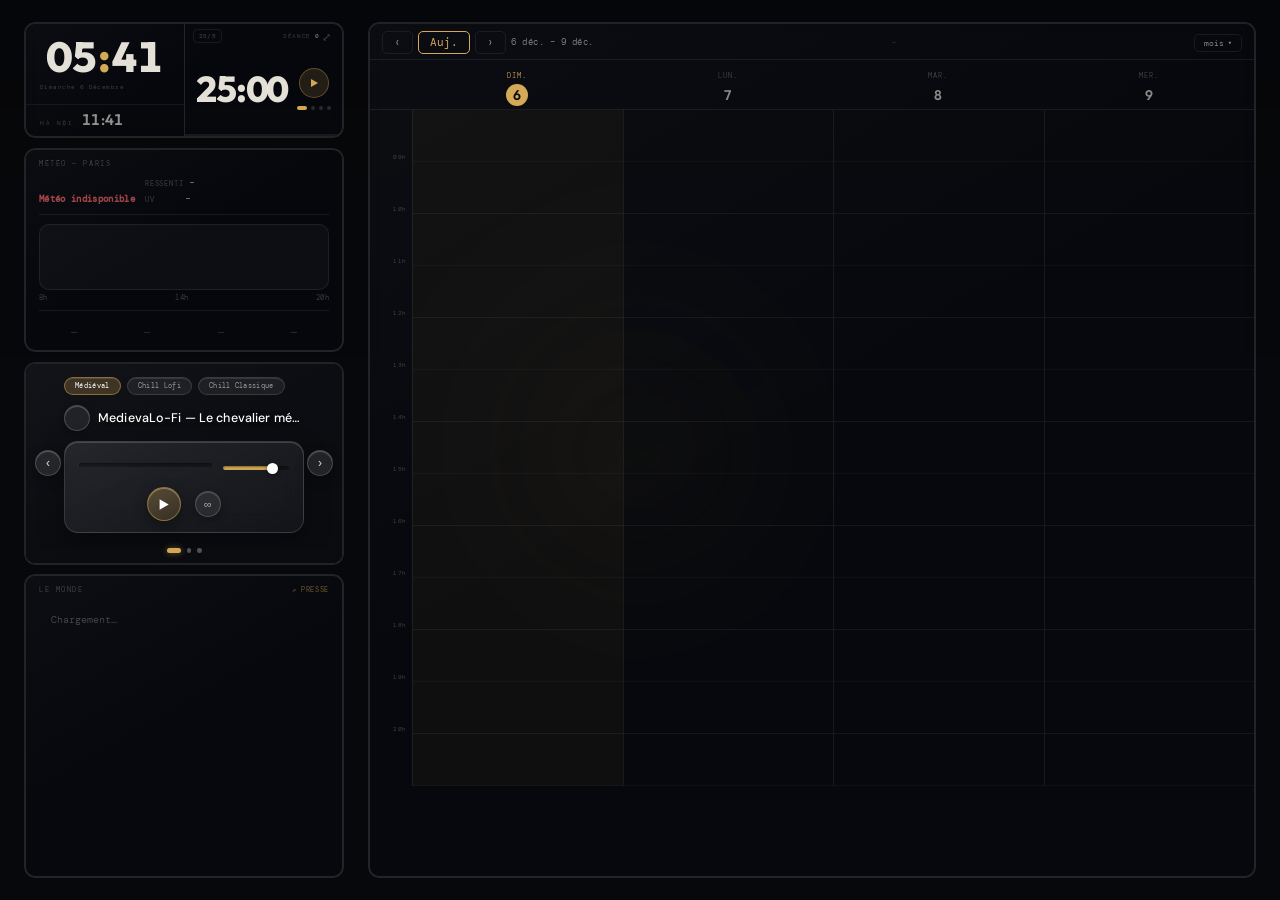
==== commit d778e768: "Update index.html cesvzdvcsv" ====
--- a/index.html
+++ b/index.html
@@ -479,9 +479,10 @@
   -webkit-box-align:center;-ms-flex-align:center;align-items:center;
   gap:8px;max-width:min(70vw,260px);
   margin-top:6px;padding:7px 8px 7px 14px;border-radius:22px;
-  background:rgba(255,255,255,.08);border:1px solid rgba(255,255,255,.12);
+  background:linear-gradient(155deg, rgba(255,255,255,.11), rgba(255,255,255,.04));
+  border:1px solid rgba(255,255,255,.14);
   -webkit-backdrop-filter:blur(14px) saturate(1.3);backdrop-filter:blur(14px) saturate(1.3);
-  box-shadow:0 6px 18px rgba(0,0,0,.28);
+  box-shadow:inset 0 1px 0 rgba(255,255,255,.16), 0 6px 18px rgba(0,0,0,.28);
 }
 #pomo-music-note{
   font-size:12px;color:rgba(240,236,228,.55);flex-shrink:0;
@@ -510,10 +511,13 @@
   font-family:var(--fm);font-size:10px;letter-spacing:.12em;color:var(--t3);
 }
 
+
 /* ══════════════════════════════════════════════
    MUSIQUE — carrousel 3 pages (en ligne / locale / podcast).
-   Fond = miniature du morceau joué (au lieu du fond d'écran), floutée
-   comme les autres cartes ; repli sur une illustration générique.
+   Verre dépoli à la « lumière cohérente » (rim-light en haut, ombre douce
+   en dessous — même direction de lumière partout, comme sur les widgets
+   iOS/macOS) plutôt qu'un simple fond flou plat.
+   Fond de carte = miniature du morceau joué ; repli sur illustration.
 ══════════════════════════════════════════════ */
 #card-music{background:transparent;flex-shrink:0;overflow:hidden;position:relative;}
 #card-music .ci{padding:0;position:relative;z-index:2;}
@@ -536,119 +540,142 @@
 #music-bg-img.loaded{opacity:1;}
 #music-bg-scrim{
   position:absolute;inset:0;z-index:2;
-  background:linear-gradient(180deg,rgba(7,8,11,0.22) 0%,rgba(7,8,11,0.48) 100%);
-}
-
-/* Flèches de navigation — blocs flottants en verre */
+  background:linear-gradient(165deg,rgba(7,8,11,0.12) 0%,rgba(7,8,11,0.30) 45%,rgba(7,8,11,0.56) 100%);
+}
+
+/* Flèches de navigation — pastilles de verre circulaires, iOS-like */
 .music-arrow{
   position:absolute;top:50%;-webkit-transform:translateY(-50%);transform:translateY(-50%);
-  z-index:4;background:rgba(15,17,23,0.55);border:1px solid rgba(255,255,255,.12);
-  color:rgba(240,236,228,.75);width:22px;height:34px;border-radius:9px;
-  cursor:pointer;font-size:13px;line-height:1;
+  z-index:4;width:26px;height:26px;border-radius:50%;
+  background:rgba(255,255,255,.10);
+  border:1px solid rgba(255,255,255,.16);
+  color:rgba(255,255,255,.85);cursor:pointer;font-size:12px;line-height:1;
   display:-webkit-inline-box;display:-ms-inline-flexbox;display:inline-flex;
   -webkit-box-align:center;-ms-flex-align:center;align-items:center;
   -webkit-box-pack:center;-ms-flex-pack:center;justify-content:center;
-  -webkit-backdrop-filter:blur(6px);backdrop-filter:blur(6px);
-  box-shadow:0 4px 14px rgba(0,0,0,.35);
-  transition:color .15s,background .15s,-webkit-transform .15s;transition:color .15s,background .15s,transform .15s;
-}
-.music-arrow:hover{color:var(--accent);background:rgba(15,17,23,0.75);-webkit-transform:translateY(-50%) scale(1.06);transform:translateY(-50%) scale(1.06);}
-.music-arrow-left{left:7px;}
-.music-arrow-right{right:7px;}
-
-/* Viewport de glissement : chaque page occupe 100% de la largeur visible,
-   le conteneur interne fait 300% et glisse via transform (transition douce). */
+  -webkit-backdrop-filter:blur(8px);backdrop-filter:blur(8px);
+  box-shadow:inset 0 1px 0 rgba(255,255,255,.22), 0 4px 12px rgba(0,0,0,.35);
+  transition:color .15s,background .15s,-webkit-transform .18s;transition:color .15s,background .15s,transform .18s;
+}
+.music-arrow:hover{color:var(--accent);background:rgba(255,255,255,.16);-webkit-transform:translateY(-50%) scale(1.1);transform:translateY(-50%) scale(1.1);}
+.music-arrow:active{-webkit-transform:translateY(-50%) scale(.92);transform:translateY(-50%) scale(.92);}
+.music-arrow-left{left:9px;}
+.music-arrow-right{right:9px;}
+
+/* Viewport de glissement */
 .music-pages-viewport{overflow:hidden;position:relative;}
 #music-pages{
   display:-webkit-box;display:-ms-flexbox;display:flex;
   width:300%;
-  transition:-webkit-transform .42s cubic-bezier(.4,0,.2,1);
-  transition:transform .42s cubic-bezier(.4,0,.2,1);
+  transition:-webkit-transform .45s cubic-bezier(.32,.72,0,1);
+  transition:transform .45s cubic-bezier(.32,.72,0,1);
 }
 .music-page{
   -webkit-box-flex:0;-ms-flex:0 0 33.3333%;flex:0 0 33.3333%;width:33.3333%;
-  padding:12px 34px 14px;
+  padding:13px 38px 15px;
   display:-webkit-box;display:-ms-flexbox;display:flex;
   -webkit-box-orient:vertical;-webkit-box-direction:normal;
-  -ms-flex-direction:column;flex-direction:column;gap:9px;
+  -ms-flex-direction:column;flex-direction:column;gap:10px;
   box-sizing:border-box;
 }
 
-/* Sélection de source — pastilles en verre, pas du texte nu */
-.music-track-tabs{
-  display:-webkit-box;display:-ms-flexbox;display:flex;gap:6px;
-}
+/* Sélection de source — pastilles de verre */
+.music-track-tabs{display:-webkit-box;display:-ms-flexbox;display:flex;gap:6px;}
 .music-tab{
-  background:rgba(255,255,255,.055);border:1px solid rgba(255,255,255,.10);
-  color:rgba(240,236,228,.55);border-radius:20px;
+  background:rgba(255,255,255,.07);border:1px solid rgba(255,255,255,.12);
+  color:rgba(255,255,255,.55);border-radius:20px;
   font-family:var(--fm);font-size:6.5px;letter-spacing:.05em;
-  padding:4px 9px;cursor:pointer;
-  -webkit-backdrop-filter:blur(4px);backdrop-filter:blur(4px);
-  transition:color .15s,background .15s,border-color .15s;
-}
-.music-tab.active{color:var(--t1);background:rgba(212,168,83,.16);border-color:rgba(212,168,83,.38);}
-.music-tab:hover:not(.active){color:rgba(240,236,228,.8);background:rgba(255,255,255,.09);}
+  padding:4px 10px;cursor:pointer;
+  box-shadow:inset 0 1px 0 rgba(255,255,255,.10);
+  -webkit-backdrop-filter:blur(6px);backdrop-filter:blur(6px);
+  transition:color .15s,background .15s,border-color .15s,-webkit-transform .12s;transition:color .15s,background .15s,border-color .15s,transform .12s;
+}
+.music-tab.active{color:#fff;background:rgba(212,168,83,.24);border-color:rgba(212,168,83,.5);}
+.music-tab:hover:not(.active){color:#fff;background:rgba(255,255,255,.12);}
+.music-tab:active{-webkit-transform:scale(.95);transform:scale(.95);}
 .music-tab-static{
   font-family:var(--fm);font-size:6.5px;letter-spacing:.14em;text-transform:uppercase;
-  color:rgba(240,236,228,.5);
-  background:rgba(255,255,255,.05);border:1px solid rgba(255,255,255,.09);
-  border-radius:20px;padding:4px 9px;
-}
-
+  color:rgba(255,255,255,.55);
+  background:rgba(255,255,255,.06);border:1px solid rgba(255,255,255,.11);
+  box-shadow:inset 0 1px 0 rgba(255,255,255,.09);
+  border-radius:20px;padding:4px 10px;
+}
+
+/* Ligne titre : petit disque (miniature) + texte */
+.music-title-row{
+  display:-webkit-box;display:-ms-flexbox;display:flex;
+  -webkit-box-align:center;-ms-flex-align:center;align-items:center;
+  gap:8px;min-width:0;
+}
+.music-avatar{
+  width:26px;height:26px;border-radius:50%;flex-shrink:0;
+  background-size:cover;background-position:center;
+  background-color:rgba(255,255,255,.08);
+  border:1px solid rgba(255,255,255,.18);
+  box-shadow:inset 0 1px 0 rgba(255,255,255,.2), 0 2px 6px rgba(0,0,0,.3);
+  display:-webkit-box;display:-ms-flexbox;display:flex;
+  -webkit-box-align:center;-ms-flex-align:center;align-items:center;
+  -webkit-box-pack:center;-ms-flex-pack:center;justify-content:center;
+  font-size:11px;color:rgba(255,255,255,.5);
+}
 .music-title{
-  font-family:var(--fb);font-size:12px;font-weight:500;color:var(--t1);
-  white-space:nowrap;overflow:hidden;text-overflow:ellipsis;
-  text-shadow:0 1px 6px rgba(0,0,0,.4);
-}
-
-/* Panneau flottant regroupant barres + boutons — verre net, ombre marquée */
+  font-family:var(--fb);font-size:12.5px;font-weight:500;color:#fff;
+  white-space:nowrap;overflow:hidden;text-overflow:ellipsis;min-width:0;
+  text-shadow:0 1px 6px rgba(0,0,0,.45);
+  letter-spacing:.01em;
+}
+
+/* Panneau flottant — verre avec « lumière » cohérente (rim-light en haut) */
 .music-panel{
-  background:rgba(20,22,28,.42);
-  border:1px solid rgba(255,255,255,.10);
-  border-radius:13px;
-  padding:11px 13px 10px;
-  -webkit-backdrop-filter:blur(10px) saturate(1.2);backdrop-filter:blur(10px) saturate(1.2);
-  box-shadow:0 8px 22px rgba(0,0,0,.32), inset 0 1px 0 rgba(255,255,255,.05);
+  background:linear-gradient(155deg, rgba(255,255,255,.10) 0%, rgba(255,255,255,.04) 100%);
+  border:1px solid rgba(255,255,255,.14);
+  border-radius:14px;
+  padding:12px 14px 11px;
+  -webkit-backdrop-filter:blur(12px) saturate(1.25);backdrop-filter:blur(12px) saturate(1.25);
+  box-shadow:inset 0 1px 0 rgba(255,255,255,.16), 0 10px 26px rgba(0,0,0,.36);
   display:-webkit-box;display:-ms-flexbox;display:flex;
   -webkit-box-orient:vertical;-webkit-box-direction:normal;
-  -ms-flex-direction:column;flex-direction:column;gap:11px;
+  -ms-flex-direction:column;flex-direction:column;gap:12px;
   margin-top:auto;
 }
 
 .music-bars-row{
   display:-webkit-box;display:-ms-flexbox;display:flex;
   -webkit-box-align:center;-ms-flex-align:center;align-items:center;
-  gap:10px;
+  gap:11px;
 }
 .music-prog-wrap{
   -webkit-box-flex:2;-ms-flex:2;flex:2;height:4px;border-radius:3px;
-  background:rgba(255,255,255,.14);cursor:pointer;overflow:hidden;position:relative;
-}
-.music-prog-bar{height:100%;width:0%;background:var(--accent);border-radius:3px;transition:width .3s linear;}
+  background:rgba(0,0,0,.28);cursor:pointer;overflow:hidden;position:relative;
+  box-shadow:inset 0 1px 2px rgba(0,0,0,.4);
+}
+.music-prog-bar{height:100%;width:0%;background:linear-gradient(90deg, rgba(212,168,83,.75), var(--accent));border-radius:3px;transition:width .3s linear;}
 .music-vol-wrap{-webkit-box-flex:1;-ms-flex:1;flex:1;min-width:0;}
 .music-vol{
   width:100%;-webkit-appearance:none;appearance:none;
   height:4px;border-radius:3px;outline:none;cursor:pointer;
-  background:linear-gradient(90deg, var(--accent) 0%, var(--accent) var(--vol-pct,80%), rgba(255,255,255,.14) var(--vol-pct,80%), rgba(255,255,255,.14) 100%);
-}
-.music-vol::-webkit-slider-thumb{-webkit-appearance:none;appearance:none;width:10px;height:10px;border-radius:50%;background:var(--t1);cursor:pointer;box-shadow:0 1px 4px rgba(0,0,0,.4);transition:-webkit-transform .12s;transition:transform .12s;}
+  box-shadow:inset 0 1px 2px rgba(0,0,0,.4);
+  background:linear-gradient(90deg, var(--accent) 0%, var(--accent) var(--vol-pct,80%), rgba(0,0,0,.28) var(--vol-pct,80%), rgba(0,0,0,.28) 100%);
+}
+.music-vol::-webkit-slider-thumb{-webkit-appearance:none;appearance:none;width:11px;height:11px;border-radius:50%;background:#fff;cursor:pointer;box-shadow:0 1px 4px rgba(0,0,0,.5);transition:-webkit-transform .12s;transition:transform .12s;}
 .music-vol::-webkit-slider-thumb:hover{-webkit-transform:scale(1.2);transform:scale(1.2);}
-.music-vol::-moz-range-thumb{width:10px;height:10px;border-radius:50%;background:var(--t1);border:none;cursor:pointer;}
+.music-vol::-moz-range-thumb{width:11px;height:11px;border-radius:50%;background:#fff;border:none;cursor:pointer;box-shadow:0 1px 4px rgba(0,0,0,.5);}
 .music-vol::-moz-range-progress{background:var(--accent);height:4px;border-radius:3px;}
 
-/* Pastille "en direct" — remplace la barre de progression si le flux est live */
+/* Pastille « en direct » — remplace la progression si le flux est live */
 .music-live-badge{
   display:none;-webkit-box-flex:2;-ms-flex:2;flex:2;
   -webkit-box-align:center;-ms-flex-align:center;align-items:center;
   -webkit-box-pack:center;-ms-flex-pack:center;justify-content:center;
-  gap:5px;height:16px;border-radius:8px;
-  background:rgba(224,92,92,.14);border:1px solid rgba(224,92,92,.35);
-  font-family:var(--fm);font-size:6.5px;letter-spacing:.14em;color:#e07a7a;
+  gap:5px;height:17px;border-radius:9px;
+  background:rgba(224,92,92,.18);border:1px solid rgba(224,92,92,.4);
+  box-shadow:0 0 10px rgba(224,92,92,.18), inset 0 1px 0 rgba(255,255,255,.08);
+  font-family:var(--fm);font-size:6.5px;letter-spacing:.16em;color:#f0a3a3;
 }
 .music-live-badge.show{display:-webkit-inline-box;display:-ms-inline-flexbox;display:inline-flex;}
 .music-live-dot{
   width:5px;height:5px;border-radius:50%;background:var(--red);
-  box-shadow:0 0 5px var(--red);
+  box-shadow:0 0 6px var(--red);
   -webkit-animation:music-live-pulse 1.6s ease-in-out infinite;animation:music-live-pulse 1.6s ease-in-out infinite;
 }
 @-webkit-keyframes music-live-pulse{0%,100%{opacity:1;}50%{opacity:.35;}}
@@ -658,32 +685,35 @@
   display:-webkit-box;display:-ms-flexbox;display:flex;
   -webkit-box-align:center;-ms-flex-align:center;align-items:center;
   -webkit-box-pack:center;-ms-flex-pack:center;justify-content:center;
-  gap:12px;
+  gap:14px;
 }
 .music-play-btn{
-  width:30px;height:30px;border-radius:50%;flex-shrink:0;
-  background:rgba(212,168,83,.18);border:1px solid rgba(212,168,83,.4);
-  color:var(--accent);cursor:pointer;
+  width:34px;height:34px;border-radius:50%;flex-shrink:0;
+  background:linear-gradient(155deg, rgba(212,168,83,.32), rgba(212,168,83,.16));
+  border:1px solid rgba(212,168,83,.5);
+  color:#fff;cursor:pointer;
   display:-webkit-inline-box;display:-ms-inline-flexbox;display:inline-flex;
   -webkit-box-align:center;-ms-flex-align:center;align-items:center;
   -webkit-box-pack:center;-ms-flex-pack:center;justify-content:center;
-  box-shadow:0 3px 10px rgba(0,0,0,.3);
-  transition:background .18s,border-color .18s,-webkit-transform .1s;transition:background .18s,border-color .18s,transform .1s;
-}
-.music-play-btn:hover{background:rgba(212,168,83,.28);-webkit-transform:scale(1.08);transform:scale(1.08);}
+  box-shadow:inset 0 1px 0 rgba(255,255,255,.3), 0 4px 14px rgba(0,0,0,.4);
+  transition:background .18s,border-color .18s,-webkit-transform .12s;transition:background .18s,border-color .18s,transform .12s;
+}
+.music-play-btn:hover{background:linear-gradient(155deg, rgba(212,168,83,.44), rgba(212,168,83,.22));-webkit-transform:scale(1.08);transform:scale(1.08);}
+.music-play-btn:active{-webkit-transform:scale(.94);transform:scale(.94);}
 .music-play-btn svg{display:block;}
 
 .music-loop-btn{
-  flex-shrink:0;background:rgba(255,255,255,.06);border:1px solid rgba(255,255,255,.16);color:rgba(240,236,228,.6);
-  width:24px;height:24px;border-radius:50%;font-size:11px;cursor:pointer;
+  flex-shrink:0;background:rgba(255,255,255,.08);border:1px solid rgba(255,255,255,.16);color:rgba(255,255,255,.6);
+  width:26px;height:26px;border-radius:50%;font-size:11px;cursor:pointer;
   display:-webkit-inline-box;display:-ms-inline-flexbox;display:inline-flex;
   -webkit-box-align:center;-ms-flex-align:center;align-items:center;
   -webkit-box-pack:center;-ms-flex-pack:center;justify-content:center;
-  box-shadow:0 3px 8px rgba(0,0,0,.25);
-  transition:color .15s,border-color .15s,background .15s;
-}
-.music-loop-btn.active{color:var(--accent);border-color:rgba(212,168,83,.45);background:rgba(212,168,83,.14);}
-.music-loop-btn:hover:not(.active){color:rgba(240,236,228,.9);}
+  box-shadow:inset 0 1px 0 rgba(255,255,255,.14), 0 3px 9px rgba(0,0,0,.3);
+  transition:color .15s,border-color .15s,background .15s,-webkit-transform .12s;transition:color .15s,border-color .15s,background .15s,transform .12s;
+}
+.music-loop-btn.active{color:var(--accent);border-color:rgba(212,168,83,.5);background:rgba(212,168,83,.18);}
+.music-loop-btn:hover:not(.active){color:#fff;}
+.music-loop-btn:active{-webkit-transform:scale(.92);transform:scale(.92);}
 
 #music-online-mount{position:absolute;width:1px;height:1px;overflow:hidden;opacity:0;pointer-events:none;top:0;left:0;}
 
@@ -691,13 +721,15 @@
 .music-dots{
   display:-webkit-box;display:-ms-flexbox;display:flex;
   -webkit-box-pack:center;-ms-flex-pack:center;justify-content:center;
-  gap:5px;padding-bottom:9px;
+  -webkit-box-align:center;-ms-flex-align:center;align-items:center;
+  gap:6px;padding-bottom:10px;
 }
 .music-dot{
-  width:4px;height:4px;border-radius:50%;background:rgba(240,236,228,.22);
-  cursor:pointer;transition:all .25s;
-}
-.music-dot.active{background:var(--accent);width:12px;border-radius:2px;}
+  width:4.5px;height:4.5px;border-radius:50%;background:rgba(255,255,255,.28);
+  cursor:pointer;transition:all .3s cubic-bezier(.4,0,.2,1);
+}
+.music-dot:hover{background:rgba(255,255,255,.5);}
+.music-dot.active{background:var(--accent);width:14px;border-radius:3px;box-shadow:0 0 6px rgba(212,168,83,.5);}
 
 /* ══════════════════════════════════════════════
    MÉTÉO — widget minimaliste, glass, sans appel serveur
@@ -1260,7 +1292,10 @@
                 <button class="music-tab" data-idx="1">Chill Lofi</button>
                 <button class="music-tab" data-idx="2">Chill Classique</button>
               </div>
-              <div class="music-title" id="music-online-title">—</div>
+              <div class="music-title-row">
+                <div class="music-avatar" id="music-online-avatar">♫</div>
+                <div class="music-title" id="music-online-title">—</div>
+              </div>
               <div class="music-panel">
                 <div class="music-bars-row">
                   <div class="music-prog-wrap" id="music-online-prog-wrap"><div class="music-prog-bar" id="music-online-prog"></div></div>
@@ -1282,7 +1317,10 @@
               <div class="music-track-tabs">
                 <span class="music-tab-static">Fichiers locaux</span>
               </div>
-              <div class="music-title">Aucun morceau</div>
+              <div class="music-title-row">
+                <div class="music-avatar">♫</div>
+                <div class="music-title">Aucun morceau</div>
+              </div>
               <div class="music-panel">
                 <div class="music-bars-row">
                   <div class="music-prog-wrap"><div class="music-prog-bar"></div></div>
@@ -1302,7 +1340,10 @@
               <div class="music-track-tabs">
                 <span class="music-tab-static">Podcast</span>
               </div>
-              <div class="music-title">Aucun épisode</div>
+              <div class="music-title-row">
+                <div class="music-avatar">🎙️</div>
+                <div class="music-title">Aucun épisode</div>
+              </div>
               <div class="music-panel">
                 <div class="music-bars-row">
                   <div class="music-prog-wrap"><div class="music-prog-bar"></div></div>
@@ -1717,13 +1758,19 @@
   dots.forEach(function(d, i){ d.addEventListener('click', function(){ showPage(i); }); });
 
   // ── Fond : miniature du morceau en cours, floutée ; repli sur l'icône générique ──
+  var avatarEl = document.getElementById('music-online-avatar');
   function setBackgroundThumb(videoId){
     if(!bgImg) return;
     bgImg.classList.remove('loaded');
     if(!videoId){ bgImg.removeAttribute('src'); return; }
+    var url = 'https://i.ytimg.com/vi/' + videoId + '/hqdefault.jpg';
     bgImg.onload = function(){ bgImg.classList.add('loaded'); };
     bgImg.onerror = function(){ bgImg.classList.remove('loaded'); };
-    bgImg.src = 'https://i.ytimg.com/vi/' + videoId + '/hqdefault.jpg';
+    bgImg.src = url;
+    if(avatarEl){
+      avatarEl.style.backgroundImage = 'url(' + url + ')';
+      avatarEl.textContent = '';
+    }
   }
 
   // ══ Page « en ligne » — lecteur YouTube unique (schéma officiel), 144p ══
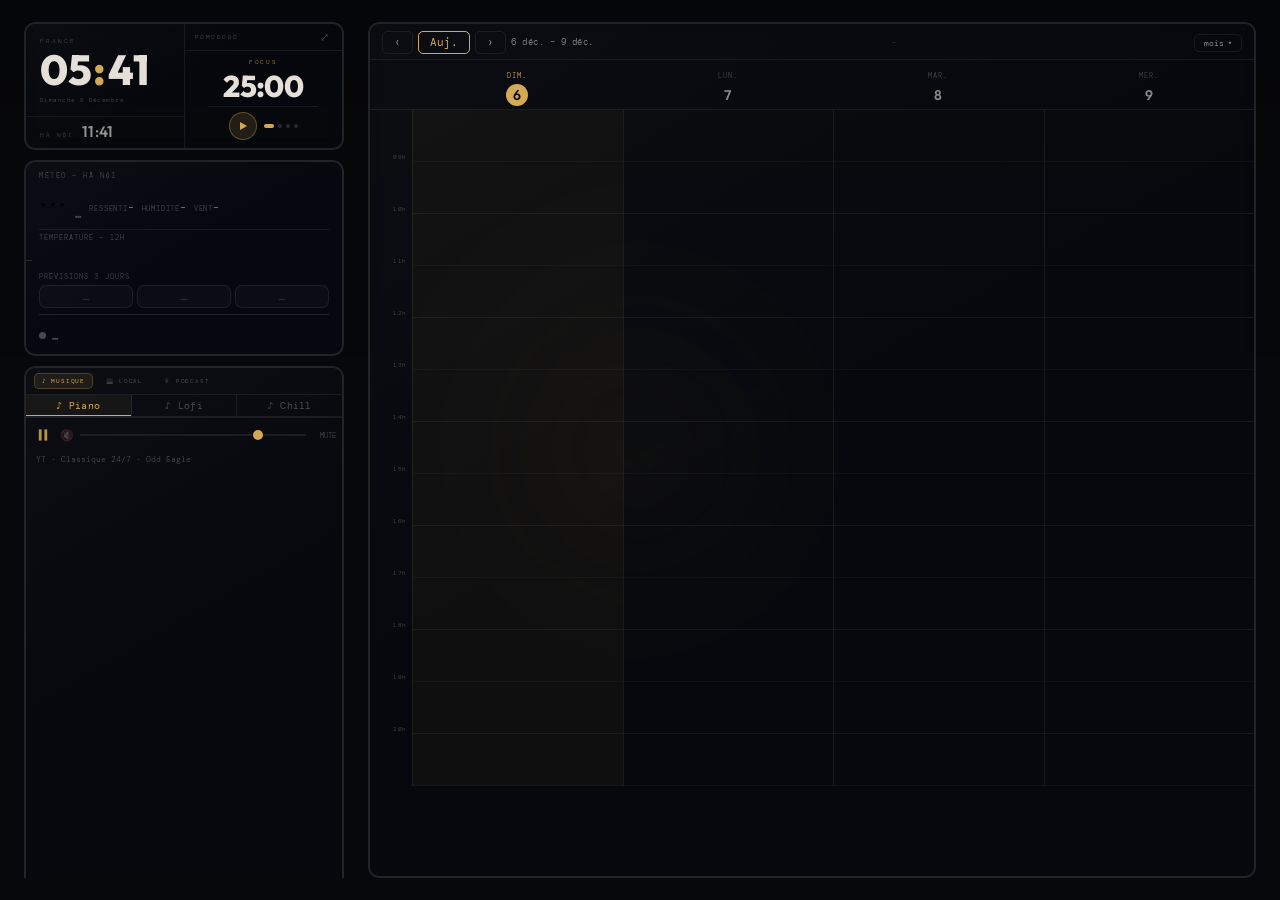
==== commit 28b6055f: "Réduire la hauteur de la tuile Musique de 1/3 et adapter l'UI interne pour éviter les débordements C" ====
--- a/index.html
+++ b/index.html
@@ -160,8 +160,8 @@
   .left-col > .card{margin-bottom:8px;}
 }
 @media(max-height:700px){
-  #card-weather{max-height:220px;}
-  .w-hourly-wrap{display:none;}
+  #card-weather{max-height:200px;}
+  .w-curve-wrap{display:none;}
 }
 
 /* CARD */
@@ -212,12 +212,11 @@
 #card-clock:hover #fr-time{ text-shadow:0 0 22px rgba(212,168,83,.4); }
 .divl{height:1px;background:rgba(255,255,255,0.10);margin:6px 0;flex-shrink:0;}
 
-/* ══ CLOCK + POMODORO — fonctionnel ══ */
+/* ══ CLOCK + POMODORO EMBED ══ */
 #card-clock{flex-shrink:0;overflow:hidden;}
 #card-clock .ci{padding:0;overflow:hidden;}
 
-/* Conteneur splitté côte à côte — les proportions changent quand le
-   pomodoro démarre (classe .pomo-active posée sur #card-clock). */
+/* Conteneur splitté côte à côte */
 .ck-split{
   display:-webkit-box;display:-ms-flexbox;display:flex;
   -webkit-box-orient:horizontal;-webkit-box-direction:normal;
@@ -226,49 +225,39 @@
 
 /* ─ Moitié gauche : horloge ─ */
 .ck-left{
-  -webkit-box-flex:1;-ms-flex:1 1 0;flex:1 1 0;min-width:0;
-  border-right:1px solid rgba(255,255,255,0.11);
+  -webkit-box-flex:1;-ms-flex:1 1 0;flex:1;min-width:0;
+  border-right:1px solid rgba(255,255,255,0.07);
   display:-webkit-box;display:-ms-flexbox;display:flex;
   -webkit-box-orient:vertical;-webkit-box-direction:normal;
   -ms-flex-direction:column;flex-direction:column;
-  -webkit-box-pack:center;-ms-flex-pack:center;justify-content:center;
-  transition:flex .45s cubic-bezier(.4,0,.2,1);
 }
 .ck-main{
-  padding:13px 14px;
+  padding:13px 14px 10px;
   -webkit-box-flex:1;-ms-flex:1;flex:1;
-  display:-webkit-box;display:-ms-flexbox;display:flex;
-  -webkit-box-orient:vertical;-webkit-box-direction:normal;
-  -ms-flex-direction:column;flex-direction:column;
-  -webkit-box-pack:center;-ms-flex-pack:center;justify-content:center;
-  transition:padding .45s cubic-bezier(.4,0,.2,1);
+}
+.ck-city{
+  font-family:var(--fm);font-size:6px;letter-spacing:.32em;
+  text-transform:uppercase;color:var(--t3);
+  margin-bottom:5px;
 }
 #fr-time{
   font-family:var(--fd);font-size:42px;font-weight:800;
   line-height:.95;letter-spacing:.005em;color:var(--t1);
   display:-webkit-box;display:-ms-flexbox;display:flex;
-  -webkit-box-orient:horizontal;-webkit-box-direction:normal;
-  -ms-flex-direction:row;flex-direction:row;
   -webkit-box-align:center;-ms-flex-align:center;align-items:center;
-  -webkit-box-pack:center;-ms-flex-pack:center;justify-content:center;
-  transition:font-size .45s cubic-bezier(.4,0,.2,1),flex-direction 0s .2s;
-  font-variant-numeric:tabular-nums;
-  -webkit-font-feature-settings:"tnum" 1;font-feature-settings:"tnum" 1;
-}
-#fr-h,#fr-m{ min-width:1.1em;text-align:center; }
-.sep{color:var(--accent);margin:0 1px;} /* clignotement retiré */
+}
+.sep{color:var(--accent);margin:0 1px;animation:blink 1s step-end infinite;}
+@keyframes blink{0%,49%{opacity:.9}50%,100%{opacity:.15}}
 #fr-date{
   font-family:var(--fm);font-size:6px;
   color:var(--t3);letter-spacing:.07em;
   margin-top:6px;text-transform:capitalize;
-  transition:opacity .25s ease,max-height .3s ease;
 }
 .ck-vn{
   display:-webkit-box;display:-ms-flexbox;display:flex;
   -webkit-box-align:baseline;-ms-flex-align:baseline;align-items:baseline;
   gap:9px;padding:7px 14px 9px;
   border-top:1px solid rgba(255,255,255,0.06);
-  transition:opacity .25s ease,max-height .3s ease;
 }
 .ck-vn-lbl{
   font-family:var(--fm);font-size:5.5px;letter-spacing:.3em;
@@ -279,96 +268,55 @@
   font-family:var(--fd);font-size:15px;font-weight:600;
   color:rgba(240,236,228,0.6);letter-spacing:.01em;line-height:1;
   -webkit-box-flex:1;-ms-flex:1;flex:1;
-  font-variant-numeric:tabular-nums;
-  -webkit-font-feature-settings:"tnum" 1;font-feature-settings:"tnum" 1;
 }
 #vn-diff{
   font-family:var(--fm);font-size:5.5px;color:var(--accent);
   letter-spacing:.06em;flex-shrink:0;
 }
-/* État pomodoro actif : l'horloge se réduit à la taille de son contenu
-   (pas de largeur fixe), l'heure passe en vertical (HH au-dessus de MM)
-   pour occuper le moins de place possible, avec le même espacement que
-   celui du bloc pomodoro voisin. */
-#card-clock.pomo-active .ck-left{ -webkit-box-flex:0;-ms-flex:0 0 auto;flex:0 0 auto; }
-#card-clock.pomo-active .ck-main{ padding:10px 14px; }
-#card-clock.pomo-active #fr-time{
-  font-size:15px;line-height:1.15;
-  -webkit-box-orient:vertical;-webkit-box-direction:normal;
-  -ms-flex-direction:column;flex-direction:column;
-  gap:1px;
-}
-#card-clock.pomo-active #fr-time .sep{ display:none; }
-#card-clock.pomo-active #fr-date,
-#card-clock.pomo-active .ck-vn{ display:none; }
-#card-clock.pomo-active .ck-right{ -webkit-box-flex:2;-ms-flex:2 1 0;flex:2 1 0; }
-
-/* ─ Moitié droite : pomodoro ─ */
+
+/* ─ Moitié droite : mini Pomodoro ─ */
 .ck-right{
-  -webkit-box-flex:1;-ms-flex:1 1 0;flex:1 1 0;min-width:0;
+  -webkit-box-flex:1;-ms-flex:1 1 0;flex:1;min-width:0;
   display:-webkit-box;display:-ms-flexbox;display:flex;
   -webkit-box-orient:vertical;-webkit-box-direction:normal;
   -ms-flex-direction:column;flex-direction:column;
-  position:relative;transition:flex .45s cubic-bezier(.4,0,.2,1);
-}
-#pom-fullscreen-btn{
-  position:absolute;top:6px;right:7px;z-index:2;
-  background:none;border:none;cursor:pointer;
-  color:var(--t3);font-size:11px;padding:2px 4px;line-height:1;
-  transition:color .2s,-webkit-transform .15s;transition:color .2s,transform .15s;
-}
-#pom-fullscreen-btn:hover{color:var(--accent);-webkit-transform:scale(1.15);transform:scale(1.15);}
-
-/* Barre fine : préréglage de rythme + compteur de séances */
-.pom-topbar{
+  position:relative;
+}
+.pom-header{
+  padding:7px 10px 6px;
   display:-webkit-box;display:-ms-flexbox;display:flex;
   -webkit-box-align:center;-ms-flex-align:center;align-items:center;
   -webkit-box-pack:justify;-ms-flex-pack:justify;justify-content:space-between;
-  padding:5px 22px 0 8px;flex-shrink:0;
-}
-.pom-mini-btn{
-  background:none;border:1px solid var(--border);color:var(--t3);
-  font-family:var(--fm);font-size:6px;letter-spacing:.06em;
-  border-radius:4px;padding:2px 5px;cursor:pointer;
-  transition:color .15s,border-color .15s;
-}
-.pom-mini-btn:hover{color:var(--accent);border-color:rgba(212,168,83,.4);}
-.pom-mini-lbl{
-  font-family:var(--fm);font-size:6px;letter-spacing:.1em;color:var(--t3);
-  text-transform:uppercase;
-}
-.pom-mini-lbl b{color:var(--t2);font-weight:400;}
-
-/* Corps : temps et contrôles juxtaposés, occupent tout l'espace disponible */
+  border-bottom:1px solid rgba(255,255,255,0.07);
+}
+.pom-header-lbl{font-family:var(--fm);font-size:5.5px;letter-spacing:.28em;text-transform:uppercase;color:var(--t3);} 
+#pom-fullscreen-btn{
+  background:none;border:none;cursor:pointer;
+  color:var(--t3);font-size:11px;padding:1px 3px;line-height:1;
+  text-decoration:none;display:block;
+  transition:color .2s;
+}
+#pom-fullscreen-btn:hover{color:var(--accent);}
 .pom-body{
   -webkit-box-flex:1;-ms-flex:1;flex:1;
   display:-webkit-box;display:-ms-flexbox;display:flex;
-  -webkit-box-orient:horizontal;-webkit-box-direction:normal;
-  -ms-flex-direction:row;flex-direction:row;
+  -webkit-box-orient:vertical;-webkit-box-direction:normal;
+  -ms-flex-direction:column;flex-direction:column;
   -webkit-box-align:center;-ms-flex-align:center;align-items:center;
-  -webkit-box-pack:center;-ms-flex-pack:center;justify-content:space-evenly;
-  padding:4px 10px;gap:8px;position:relative;
-}
+  -webkit-box-pack:center;-ms-flex-pack:center;justify-content:center;
+  padding:8px 10px;gap:5px;
+}
+#pom-mode-lbl{font-family:var(--fm);font-size:5.5px;letter-spacing:.28em;text-transform:uppercase;color:var(--accent);opacity:.8;}
 #pom-time{
-  font-family:var(--fd);font-size:36px;font-weight:800;
+  font-family:var(--fd);font-size:30px;font-weight:800;
   letter-spacing:-.02em;line-height:1;color:var(--t1);
-  transition:color .3s;
-  font-variant-numeric:tabular-nums;
-  -webkit-font-feature-settings:"tnum" 1;font-feature-settings:"tnum" 1;
 }
 #pom-time.pom-urgent{color:rgba(200,90,70,.9);}
-.pom-prog-track{
-  position:absolute;left:0;right:0;bottom:0;width:auto;
-  height:2px;background:rgba(255,255,255,.07);border-radius:0;overflow:hidden;
-}
-.pom-prog-bar{height:100%;background:var(--accent);border-radius:1px;width:0%;transition:width 1s linear,background .3s;}
-.pom-controls{
-  display:-webkit-box;display:-ms-flexbox;display:flex;
-  -webkit-box-orient:vertical;-webkit-box-direction:normal;-ms-flex-direction:column;flex-direction:column;
-  gap:8px;-webkit-box-align:center;-ms-flex-align:center;align-items:center;
-}
+.pom-prog-track{width:80%;height:1px;background:rgba(255,255,255,.07);border-radius:1px;overflow:hidden;} 
+.pom-prog-bar{height:100%;background:var(--accent);border-radius:1px;width:0%;transition:width 1s linear;}
+.pom-controls{display:-webkit-box;display:-ms-flexbox;display:flex;gap:7px;-webkit-box-align:center;-ms-flex-align:center;align-items:center;}
 #pom-btn{
-  width:30px;height:30px;border-radius:50%;
+  width:28px;height:28px;border-radius:50%;
   background:var(--adim);
   border:1px solid rgba(212,168,83,0.35);
   color:var(--accent);
@@ -385,443 +333,464 @@
 .pom-dot.done{background:rgba(240,236,228,.35);} 
 .pom-dot.active{background:var(--accent);width:10px;border-radius:2px;}
 
-
-/* Couleur d'accent selon la phase (travail / pause / grande pause) */
-#card-clock.pom-mode-break #pom-time,
-#pomo-full.pom-mode-break #pomo-full-time{color:var(--blue);}
-#card-clock.pom-mode-break .pom-prog-bar,
-#pomo-full.pom-mode-break .pom-prog-bar{background:var(--blue);}
-#card-clock.pom-mode-break .pom-dot.active,
-#pomo-full.pom-mode-break .pom-dot.active{background:var(--blue);}
-#card-clock.pom-mode-long #pom-time,
-#pomo-full.pom-mode-long #pomo-full-time{color:var(--green);}
-#card-clock.pom-mode-long .pom-prog-bar,
-#pomo-full.pom-mode-long .pom-prog-bar{background:var(--green);}
-#card-clock.pom-mode-long .pom-dot.active,
-#pomo-full.pom-mode-long .pom-dot.active{background:var(--green);}
-
-/* ══ POMODORO PLEIN ÉCRAN ══
-   Le fond est une capture figée du fond d'écran au moment de l'ouverture
-   (#pomo-full-bg), floutée et assombrie — le diaporama de fond continue de
-   tourner derrière, mais n'est plus visible tant que ce mode est ouvert ;
-   il réapparaît normalement à la fermeture. Un dégradé sombre de secours
-   garantit un rendu toujours sombre/transparent même si la capture échoue. */
-#pomo-full{
-  position:fixed;inset:0;z-index:500;overflow:hidden;
+/* ══ WEATHER ══ */
+#card-weather{background:rgba(8,10,17,0.65);flex-shrink:0;overflow:hidden;}
+#card-weather .ci{overflow:hidden;position:relative;z-index:1;}
+#weather-bg{
+  position:absolute;top:0;right:0;bottom:0;left:0;z-index:0;
+  opacity:.55;transition:background 2s ease;
+  pointer-events:none;
+}
+.w-cur{display:flex;align-items:center;gap:8px;padding-bottom:6px;border-bottom:1px solid var(--border);flex-shrink:0;}
+#w-icon{font-size:28px;line-height:1;}
+#w-temp{font-family:var(--fd);font-size:38px;font-weight:800;line-height:1;letter-spacing:.01em;color:var(--t1);} 
+.w-meta{flex:1;} 
+#w-desc{font-size:9.5px;color:var(--t2);margin-bottom:2px;text-transform:capitalize;} 
+.w-stats{display:flex;gap:8px;} 
+.ws .ws-l{font-family:var(--fm);font-size:6.5px;letter-spacing:.12em;text-transform:uppercase;color:var(--t3);} 
+.ws .ws-v{font-family:var(--fm);font-size:9.5px;color:var(--t2);} 
+/* SVG courbe pleine largeur + fondu bord droit via mask (indépendant du fond) */
+.w-curve-wrap{flex-shrink:0;margin:4px -13px 2px;position:relative;} 
+.w-curve-wrap::after{ display:none; } 
+.w-curve-lbl{font-family:var(--fm);font-size:6.5px;letter-spacing:.16em;text-transform:uppercase;color:var(--t3);margin-bottom:3px;padding:0 13px;} 
+#temp-svg-wrap{ 
+  width:100%;overflow:hidden;display:block;
+  -webkit-mask-image:-webkit-linear-gradient(left, black 70%, transparent 100%);
+  mask-image:linear-gradient(to right, black 70%, transparent 100%);
+}
+.w-dl{font-family:var(--fm);font-size:6.5px;letter-spacing:.16em;text-transform:uppercase;color:var(--t3);margin:5px 0 4px;flex-shrink:0;} 
+.w-days{display:grid;grid-template-columns:repeat(3,1fr);gap:4px;flex-shrink:0;} 
+.dc{background:var(--gl-light);border:1px solid var(--border);border-radius:7px;padding:4px;display:flex;flex-direction:column;align-items:center;gap:1px;} 
+.dc-n{font-family:var(--fm);font-size:6.5px;text-transform:uppercase;color:var(--t3);letter-spacing:.1em;} 
+.dc-i{font-size:18px;line-height:1.1;} 
+.dc-t{display:flex;gap:3px;align-items:baseline;} 
+.dc-mx{font-family:var(--fd);font-size:16px;font-weight:800;color:var(--t1);} 
+.dc-mn{font-family:var(--fm);font-size:8.5px;color:var(--t3);} 
+.dc-r{font-family:var(--fm);font-size:7px;color:var(--blue);} 
+.aqi-row{display:flex;align-items:center;gap:6px;padding-top:5px;flex-shrink:0;} 
+.aqi-dot{width:7px;height:7px;border-radius:50%;background:var(--t3);flex-shrink:0;} 
+#aqi-val{font-family:var(--fd);font-size:14px;font-weight:800;color:var(--t1);} 
+#aqi-lbl{font-family:var(--fm);font-size:8px;color:var(--t2);} 
+.aqi-pm{font-family:var(--fm);font-size:7px;color:var(--t3);margin-left:auto;} 
+
+/* ══ MUSIQUE / PODCAST — carte fractionnée ══ */
+#card-music{
+  flex-shrink:0;
+  overflow:hidden;
+  /* Hauteur réduite à 66.7% (réduction de 1/3) — hauteur seulement */
+  height:66.67%;
+  max-height:66.67%;
+  display:flex;
+  flex-direction:column;
+}
+
+/* Ajustements internes pour la tuile musique réduite */
+#card-music .ci{padding:4px;height:auto;overflow:hidden;}
+#card-music .amt-btn{font-size:6px;padding:3px 7px;}
+#card-music .sc-tab{font-size:10px;padding:4px 8px;}
+#card-music #vol-row{padding:6px;gap:6px;align-items:center;}
+#card-music #yt-play-btn{width:20px;height:20px;}
+#card-music #pod-vol-sl{width:36px;height:2px;}
+#card-music #pod-time,#card-music #pod-status,#card-music #pod-vol-icon{font-size:6px;}
+#card-music #todo-list-name{font-size:7px;}
+#card-music .todo-nav-btn{font-size:16px;padding:0 4px;}
+#card-music .sc-frame{width:100%;height:calc(100% - 70px);max-height:100%;display:block;border:0;}
+#card-music #sc-stack{overflow:hidden;}
+#card-music iframe{max-width:100%;}
+#card-music .ci > *{box-sizing:border-box;}
+#card-music .ci > .scrollable{overflow:auto;}
+ 
+#card-music .ci{padding:0;height:auto;} 
+
+/* ── Toggle 2 modes (MUSIQUE / PODCAST) ── */
+#audio-mode-toggle{
+  display:-webkit-box;display:-ms-flexbox;display:flex;
+  -webkit-box-align:center;-ms-flex-align:center;align-items:center;
+  gap:5px;padding:5px 8px;border-bottom:1px solid var(--border);
+}
+.amt-btn{
+  flex:0 1 auto;padding:4px 9px;border-radius:5px;
+  background:transparent;border:1px solid transparent;
+  color:var(--t3);font-family:var(--fm);font-size:7px;letter-spacing:.14em;
+  cursor:pointer;transition:color .2s,background .2s,border-color .2s;
+  -webkit-tap-highlight-color:transparent;white-space:nowrap;
+}
+.amt-btn.active{
+  color:var(--accent);background:rgba(212,168,83,.10);
+  border-color:rgba(212,168,83,.25);
+}
+.amt-btn:hover:not(.active){color:var(--t2);} 
+#amt-matin-dot{
+  -webkit-box-flex:1;-ms-flex:1;flex:1;
+  display:-webkit-box;display:-ms-flexbox;display:flex;
+  -webkit-box-pack:center;-ms-flex-pack:center;justify-content:center;
+  -webkit-box-align:center;-ms-flex-align:center;align-items:center;
+}
+#amt-matin-dot.on::before{
+  content:'';display:inline-block;width:5px;height:5px;
+  border-radius:50%;background:#f0b429;
+  box-shadow:0 0 6px rgba(240,180,41,0.6);
+  -webkit-animation:pulse-matin 2.4s ease-in-out infinite;
+  animation:pulse-matin 2.4s ease-in-out infinite;
+}
+@-webkit-keyframes pulse-matin{0%,100%{opacity:.5;}50%{opacity:1;}}
+@keyframes pulse-matin{0%,100%{opacity:.5;}50%{opacity:1;}}
+/* ── Vues mutuellement exclusives ── */
+.audio-mode{display:none;} 
+.audio-mode.visible{display:block;} 
+
+/* Section YouTube */
+#sc-tabs{
+  display:flex;gap:0;border-bottom:1px solid var(--border);
+  overflow-x:auto;scrollbar-width:none;
+}
+#sc-tabs::-webkit-scrollbar{display:none;}
+.sc-tab{
+  flex:1;padding:5px 6px;
+  font-family:var(--fm);font-size:7px;letter-spacing:.03em;
+  color:var(--t3);background:none;border:none;border-right:1px solid var(--border);
+  cursor:pointer;transition:color .15s,background .15s;
+  -webkit-tap-highlight-color:transparent;white-space:nowrap;text-align:center;
+}
+.sc-tab:last-child{border-right:none;}
+.sc-tab.active{color:var(--accent);background:rgba(212,168,83,.06);} 
+.sc-tab:hover:not(.active){color:var(--t2);} 
+/* Iframes cachées — audio seulement */
+#sc-stack{position:absolute;width:1px;height:1px;overflow:hidden;opacity:0;pointer-events:none;top:0;left:0;} 
+.sc-frame{display:none;width:1px;height:1px;border:none;} 
+.sc-frame.active{display:block;} 
+/* Volume row */
+#vol-row{
+  display:-webkit-box;display:-ms-flexbox;display:flex;
+  -webkit-box-align:center;-ms-flex-align:center;align-items:center;
+  gap:8px;padding:5px 10px;border-top:1px solid var(--border);
+}
+#vol-icon{font-size:11px;color:var(--t3);flex-shrink:0;cursor:pointer;-webkit-user-select:none;user-select:none;}
+#vol-slider{
+  -webkit-box-flex:1;-ms-flex:1;flex:1;
+  -webkit-appearance:none;appearance:none;
+  height:2px;background:var(--border);border-radius:2px;outline:none;cursor:pointer;
+}
+#vol-slider::-webkit-slider-thumb{-webkit-appearance:none;appearance:none;width:10px;height:10px;border-radius:50%;background:var(--accent);cursor:pointer;transition:-webkit-transform .1s;transition:transform .1s;}
+#vol-slider::-webkit-slider-thumb:hover{-webkit-transform:scale(1.3);transform:scale(1.3);} 
+#vol-slider::-moz-range-thumb{width:10px;height:10px;border-radius:50%;background:var(--accent);border:none;cursor:pointer;} 
+#vol-pct{font-family:var(--fm);font-size:7px;color:var(--t3);min-width:24px;text-align:right;} 
+#sc-credit{
+  padding:3px 10px 4px;font-size:7.5px;color:var(--t3);
+  white-space:nowrap;overflow:hidden;text-overflow:ellipsis;font-family:var(--fm);
+}
+#sc-credit a{color:var(--t3);text-decoration:none;} 
+#sc-credit a:hover{color:var(--accent);} 
+
+#local-playlist{display:flex;flex-direction:column;gap:6px;padding-top:6px;max-height:130px;overflow:auto;padding-right:6px}
+#local-playlist .local-track{display:flex;align-items:center;gap:8px;padding:8px 10px;border-radius:10px;background:transparent;border:none;color:var(--t2);font-family:var(--fm);font-size:9px;text-align:left;cursor:pointer;transition:background .12s,color .12s,transform .12s}
+#local-playlist .local-track:hover{background:rgba(255,255,255,0.02);color:var(--t1);transform:translateY(-1px)}
+#local-playlist .local-track.active{background:rgba(212,168,83,0.12);color:var(--t1);font-weight:600}
+#local-playlist .local-track .track-meta{flex:1;overflow:hidden;white-space:nowrap;text-overflow:ellipsis}
+#local-playlist::-webkit-scrollbar{height:6px;width:6px}
+#local-playlist::-webkit-scrollbar-thumb{background:rgba(255,255,255,.06);border-radius:6px}
+#local-playlist::-webkit-scrollbar-track{background:transparent}
+.local-track{
+  cursor:pointer;padding:8px 10px;border-radius:10px;border:1px solid rgba(255,255,255,.04);
+  font-family:var(--fm);font-size:9px;color:var(--t2);background:transparent;display:flex;align-items:center;gap:8px;justify-content:space-between;
+  transition:background .12s,border-color .12s,color .12s,transform .12s;
+}
+.local-track:hover{background:rgba(255,255,255,.03);border-color:rgba(212,168,83,.14);color:var(--t1);transform:translateY(-2px)}
+.local-track.active{background:rgba(212,168,83,.10);border-color:rgba(212,168,83,.28);color:var(--t1);}
+#local-controls{display:flex;align-items:center;gap:10px;}
+#local-controls .amt-btn{width:36px;height:36px;border-radius:50%;display:inline-flex;align-items:center;justify-content:center;padding:0;border:1px solid rgba(255,255,255,.04);background:var(--adim);color:var(--t2);font-size:14px}
+#local-controls .amt-btn:hover{background:rgba(212,168,83,.14);color:var(--t1);transform:translateY(-2px)}
+#local-play-btn{width:46px;height:46px;font-size:18px}
+#local-current-title{font-family:var(--fb);font-size:12px;color:var(--t1)}
+#local-loop-btn.active,#local-shuffle-btn.active{color:var(--accent);background:rgba(212,168,83,.12);border-color:rgba(212,168,83,.25)}
+#local-playlist::-webkit-scrollbar{height:6px;width:6px}
+#local-playlist::-webkit-scrollbar-thumb{background:rgba(255,255,255,.06);border-radius:6px}
+
+
+/* Section Podcast */
+#pod-section{position:relative;} 
+#pod-tabs{
+  display:-webkit-box;display:-ms-flexbox;display:flex;
+  gap:0;border-bottom:1px solid var(--border);overflow-x:auto;scrollbar-width:none;
+}
+#pod-tabs::-webkit-scrollbar{display:none;}
+#pod-info{
+  padding:4px 10px 3px;font-family:var(--fm);font-size:7px;color:var(--t2);
+  white-space:nowrap;overflow:hidden;text-overflow:ellipsis;min-height:16px;
+}
+#pod-info a{color:var(--t2);text-decoration:none;} 
+#pod-info a:hover{color:var(--accent);} 
+#pod-controls{
+  display:-webkit-box;display:-ms-flexbox;display:flex;
+  -webkit-box-align:center;-ms-flex-align:center;align-items:center;
+  gap:7px;padding:4px 10px 5px;
+}
+#pod-play-btn{
+  flex-shrink:0;
+  width:28px;height:28px;border-radius:50%;
+  background:var(--adim);border:1px solid rgba(212,168,83,.30);
+  color:var(--acc);
+  cursor:pointer;transition:background .2s, border-color .2s, opacity .15s;
+  display:-webkit-inline-box;display:-ms-inline-flexbox;display:inline-flex;
+  -webkit-box-align:center;-ms-flex-align:center;align-items:center;
+  -webkit-box-pack:center;-ms-flex-pack:center;justify-content:center;
+  padding:0;
+}
+#pod-play-btn:hover{background:rgba(212,168,83,.22);border-color:rgba(212,168,83,.6);} 
+#pod-play-btn:active{-webkit-transform:scale(.93);transform:scale(.93);} 
+#pod-play-btn svg{display:block;} 
+#pod-prog-wrap{
+  -webkit-box-flex:1;-ms-flex:1;flex:1;
+  height:3px;background:var(--border);border-radius:2px;cursor:pointer;position:relative;overflow:hidden;
+}
+#pod-prog{height:100%;background:var(--accent);border-radius:2px;width:0;-webkit-transition:width .4s linear;transition:width .4s linear;} 
+#pod-time{font-family:var(--fm);font-size:6.5px;color:var(--t3);flex-shrink:0;min-width:50px;text-align:right;} 
+#pod-vol-icon{font-size:10px;color:var(--t3);cursor:pointer;flex-shrink:0;} 
+#pod-vol-sl{
+  flex-shrink:0;width:42px;-webkit-appearance:none;appearance:none;
+  height:2px;background:var(--border);border-radius:2px;outline:none;cursor:pointer;
+}
+#pod-vol-sl::-webkit-slider-thumb{-webkit-appearance:none;appearance:none;width:8px;height:8px;border-radius:50%;background:var(--t3);cursor:pointer;} 
+#pod-vol-sl::-moz-range-thumb{width:8px;height:8px;border-radius:50%;background:var(--t3);border:none;cursor:pointer;} 
+#pod-status{font-family:var(--fm);font-size:6.5px;color:var(--t3);padding:0 10px 4px;min-height:12px;} 
+#audio-mode{display:none}
+
+/* ══ TODO TILE ══ */
+#card-music{ /* min-height retiré : la carte s'adapte au contenu */
+  /* Hauteur réduite appliquée plus haut — règle conservée pour compatibilité */
+} 
+#view-todo{ display:none;flex-direction:column;height:100%;min-height:200px; } 
+#view-music{ display:block;position:relative; } 
+
+/* ── En-tête todo ── */
+#todo-header{
+  display:-webkit-box;display:-ms-flexbox;display:flex;
+  -webkit-box-align:center;-ms-flex-align:center;align-items:center;
+  gap:4px;padding:7px 10px;border-bottom:1px solid var(--border);flex-shrink:0;
+}
+.todo-nav-btn{
+  background:none;border:none;color:var(--t3);cursor:pointer;
+  font-size:18px;line-height:1;padding:0 5px;flex-shrink:0;
+  transition:color .15s,transform .1s;
+}
+.todo-nav-btn:hover{ color:var(--accent);transform:scale(1.2); }
+#todo-list-name{
+  -webkit-box-flex:1;-ms-flex:1;flex:1;text-align:center;
+  font-family:var(--fm);font-size:7.5px;letter-spacing:.18em;
+  text-transform:uppercase;color:var(--accent);
+  white-space:nowrap;overflow:hidden;text-overflow:ellipsis;
+}
+.todo-hdr-btn{
+  background:none;border:1px solid var(--border);border-radius:4px;
+  color:var(--t3);cursor:pointer;font-size:11px;padding:4px 8px;
+  line-height:1;flex-shrink:0;transition:color .15s,border-color .15s;
+  font-family:var(--fm);min-width:26px;text-align:center;
+}
+.todo-hdr-btn:hover{ color:var(--accent);border-color:rgba(212,168,83,.38); }
+
+/* Liste items */
+#todo-items{
+  -webkit-box-flex:1;-ms-flex:1;flex:1;
+  overflow-y:auto;padding:4px 8px 6px;
+  scrollbar-width:none;
+}
+#todo-items::-webkit-scrollbar{ display:none; }
+.todo-item{
+  display:-webkit-box;display:-ms-flexbox;display:flex;
+  -webkit-box-align:flex-start;-ms-flex-align:flex-start;align-items:flex-start;
+  gap:7px;padding:4px 2px;
+  border-bottom:1px solid rgba(255,255,255,.03);
+  border-left:2px solid transparent;
+  transition:border-left-color .15s,background .15s,padding-left .15s;
+}
+.todo-item:last-child{ border-bottom:none; }
+.todo-item:hover{ border-left-color:var(--accent);background:rgba(255,255,255,.015);padding-left:3px; }
+.todo-check{
+  width:15px;height:15px;border-radius:50%;border:1px solid var(--t3);
+  flex-shrink:0;cursor:pointer;margin-top:1px;position:relative;
+  transition:background .15s,border-color .15s,transform .1s;
+}
+.todo-check:hover{ border-color:var(--accent);transform:scale(1.18); }
+.todo-check.checking{ background:rgba(212,168,83,.25);border-color:var(--accent); }
+.todo-check.done{ background:var(--accent);border-color:var(--accent); }
+.todo-check.done::after{
+  content:'✓';position:absolute;top:50%;left:50%;
+  -webkit-transform:translate(-50%,-50%);transform:translate(-50%,-50%);
+  font-size:8px;color:#07080b;line-height:1;
+}
+.todo-text{ -webkit-box-flex:1;-ms-flex:1;flex:1;min-width:0; }
+.todo-title{
+  font-family:var(--fm);font-size:9px;color:var(--t2);
+  line-height:1.45;word-break:break-word;
+}
+.todo-title.done{ text-decoration:line-through;opacity:.3; }
+.todo-due{
+  font-family:var(--fm);font-size:7px;color:var(--t3);
+  white-space:nowrap;flex-shrink:0;margin-top:2px;
+}
+.todo-due.overdue{ color:#e05c5c; }
+.todo-empty{
+  font-family:var(--fm);font-size:8px;color:var(--t3);
+  text-align:center;padding:18px 0;
+}
+
+/* Barre décompte retour todo (5s) */
+#music-return-bar{
+  position:absolute;bottom:0;left:0;height:1px;
+  background:var(--accent);opacity:.45;width:0%;
+}
+
+/* ══ TODOS MODAL ══ */
+#todos-modal{
+  position:fixed;inset:0;z-index:900;
+  display:none;
+  -webkit-box-align:center;-ms-flex-align:center;align-items:center;
+  -webkit-box-pack:center;-ms-flex-pack:center;justify-content:center;
+  padding:16px;
+}
+#todos-modal.open{
+  display:-webkit-box;display:-ms-flexbox;display:flex;
+}
+#todos-modal-bg{
+  position:absolute;inset:0;
+  background:rgba(4,5,9,0.75);
+  -webkit-backdrop-filter:blur(14px) saturate(1.4);
+  backdrop-filter:blur(14px) saturate(1.4);
+  cursor:pointer;
+  animation:bgFadeIn .25s ease both;
+}
+@keyframes bgFadeIn{ from{opacity:0}to{opacity:1} }
+#todos-modal-panel{
+  position:relative;z-index:1;
+  width:min(98vw,1160px);
+  max-height:min(92vh,820px);
+  background:linear-gradient(145deg,rgba(14,16,26,0.98) 0%,rgba(9,11,18,0.99) 100%);
+  border:1px solid rgba(255,255,255,.11);
+  border-top:1px solid rgba(255,255,255,.20);
+  border-radius:14px;
+  overflow:hidden;
   display:-webkit-box;display:-ms-flexbox;display:flex;
   -webkit-box-orient:vertical;-webkit-box-direction:normal;
   -ms-flex-direction:column;flex-direction:column;
+  box-shadow:
+    0 32px 80px rgba(0,0,0,.75),
+    0 0 0 1px rgba(212,168,83,.06),
+    inset 0 1px 0 rgba(255,255,255,.06);
+  animation:modalIn .26s cubic-bezier(.22,.68,0,1.2) both;
+}
+@keyframes modalIn{
+  from{opacity:0;transform:translateY(18px) scale(.95);} 
+  to{opacity:1;transform:none;}
+}
+
+/* ── En-tête modal ── */
+#todos-modal-hdr{
+  display:-webkit-box;display:-ms-flexbox;display:flex;
   -webkit-box-align:center;-ms-flex-align:center;align-items:center;
-  -webkit-box-pack:center;-ms-flex-pack:center;justify-content:center;
-  gap:20px;
-  opacity:0;visibility:hidden;pointer-events:none;
-  -webkit-transform:scale(.9);transform:scale(.9);
-  -webkit-transform-origin:92% 8%;transform-origin:92% 8%;
-  transition:opacity .4s cubic-bezier(.22,.68,0,1.15),
-             -webkit-transform .4s cubic-bezier(.22,.68,0,1.15);
-  transition:opacity .4s cubic-bezier(.22,.68,0,1.15),
-             transform .4s cubic-bezier(.22,.68,0,1.15);
-}
-#pomo-full-bg{
-  position:absolute;top:-40px;right:-40px;bottom:-40px;left:-40px;z-index:0;
-  background-size:cover;background-position:center;
-  background-color:#0a0b0e;
-  background-image:radial-gradient(ellipse at 30% 20%, rgba(212,168,83,0.12) 0%, transparent 55%), linear-gradient(160deg, #10131a 0%, #05060a 100%);
-  -webkit-filter:blur(22px) saturate(1.05) brightness(.55);
-  filter:blur(22px) saturate(1.05) brightness(.55);
-}
-#pomo-full-bg::after{
-  content:'';position:absolute;inset:0;background:rgba(4,5,9,0.30);
-}
-#pomo-full > *:not(#pomo-full-bg){ position:relative;z-index:1; }
-#pomo-full.open{
-  opacity:1;visibility:visible;pointer-events:auto;
-  -webkit-transform:scale(1);transform:scale(1);
-}
-#pomo-full-close{
-  position:absolute;top:20px;right:22px;
-  background:none;border:1px solid rgba(255,255,255,.12);
-  color:var(--t3);width:30px;height:30px;border-radius:50%;cursor:pointer;
+  gap:12px;
+  padding:14px 20px;
+  border-bottom:1px solid rgba(255,255,255,.07);
+  flex-shrink:0;
+  background:rgba(255,255,255,.015);
+}
+#todos-modal-icon{
+  font-size:16px;line-height:1;opacity:.9;
+}
+#todos-modal-title{
+  font-family:var(--fm);font-size:9px;letter-spacing:.22em;
+  text-transform:uppercase;color:var(--t1);-webkit-box-flex:1;-ms-flex:1;flex:1;
+}
+#todos-modal-subtitle{
+  font-family:var(--fm);font-size:7px;color:var(--t3);
+  letter-spacing:.05em;
+}
+#todos-modal-close{
+  background:rgba(255,255,255,.04);
+  border:1px solid rgba(255,255,255,.10);
+  color:var(--t3);cursor:pointer;
+  width:28px;height:28px;border-radius:50%;
   display:-webkit-inline-box;display:-ms-inline-flexbox;display:inline-flex;
   -webkit-box-align:center;-ms-flex-align:center;align-items:center;
   -webkit-box-pack:center;-ms-flex-pack:center;justify-content:center;
-  font-size:13px;transition:color .15s,border-color .15s,-webkit-transform .15s;transition:color .15s,border-color .15s,transform .15s;
-}
-#pomo-full-close:hover{color:var(--accent);border-color:rgba(212,168,83,.4);-webkit-transform:rotate(90deg);transform:rotate(90deg);}
-#pomo-full-time{
-  font-family:var(--fd);font-size:min(24vw,220px);font-weight:800;
-  color:var(--t1);line-height:1;letter-spacing:-.02em;
-  font-variant-numeric:tabular-nums;
-  -webkit-font-feature-settings:"tnum" 1;font-feature-settings:"tnum" 1;
-  transition:color .3s;text-align:center;
-}
-#pomo-full .pom-prog-track{position:static;width:min(60vw,320px);height:2px;background:rgba(255,255,255,.09);}
-#pomo-full .pom-dots{gap:8px;-webkit-box-pack:center;-ms-flex-pack:center;justify-content:center;}
-#pomo-full .pom-dot{width:6px;height:6px;}
-#pomo-full .pom-dot.active{width:18px;}
-#pomo-full #pom-session-count-full,
-#pomo-full .pom-mini-lbl{ text-align:center;font-size:7px; }
-#pomo-full-btn{
-  width:64px;height:64px;border-radius:50%;
-  background:var(--adim);border:1px solid rgba(212,168,83,.35);
-  color:var(--accent);cursor:pointer;
-  display:-webkit-inline-box;display:-ms-inline-flexbox;display:inline-flex;
-  -webkit-box-align:center;-ms-flex-align:center;align-items:center;
-  -webkit-box-pack:center;-ms-flex-pack:center;justify-content:center;
-  transition:background .18s,border-color .18s,-webkit-transform .1s;transition:background .18s,border-color .18s,transform .1s;
-  margin-top:4px;
-}
-#pomo-full-btn:hover{background:rgba(212,168,83,.22);-webkit-transform:scale(1.06);transform:scale(1.06);}
-
-/* Widget « lecture en cours », style iOS : pilule de verre compacte, centrée */
-#pomo-music-widget{
-  display:-webkit-inline-box;display:-ms-inline-flexbox;display:inline-flex;
-  -webkit-box-align:center;-ms-flex-align:center;align-items:center;
-  gap:8px;max-width:min(70vw,260px);
-  margin-top:6px;padding:7px 8px 7px 14px;border-radius:22px;
-  background:linear-gradient(155deg, rgba(255,255,255,.11), rgba(255,255,255,.04));
-  border:1px solid rgba(255,255,255,.14);
-  -webkit-backdrop-filter:blur(14px) saturate(1.3);backdrop-filter:blur(14px) saturate(1.3);
-  box-shadow:inset 0 1px 0 rgba(255,255,255,.16), 0 6px 18px rgba(0,0,0,.28);
-}
-#pomo-music-note{
-  font-size:12px;color:rgba(240,236,228,.55);flex-shrink:0;
-  transition:color .2s;
-}
-#pomo-music-widget.is-playing #pomo-music-note{color:var(--accent);}
-#pomo-music-title{
-  font-family:var(--fb);font-size:10.5px;color:var(--t1);
-  white-space:nowrap;overflow:hidden;text-overflow:ellipsis;
-  min-width:0;-webkit-box-flex:1;-ms-flex:1;flex:1;
-}
-#pomo-music-playbtn{
-  flex-shrink:0;width:26px;height:26px;border-radius:50%;
-  background:rgba(255,255,255,.12);border:1px solid rgba(255,255,255,.16);
-  color:var(--t1);cursor:pointer;
-  display:-webkit-inline-box;display:-ms-inline-flexbox;display:inline-flex;
-  -webkit-box-align:center;-ms-flex-align:center;align-items:center;
-  -webkit-box-pack:center;-ms-flex-pack:center;justify-content:center;
-  transition:background .15s,-webkit-transform .1s;transition:background .15s,transform .1s;
-}
-#pomo-music-playbtn:hover{background:rgba(255,255,255,.2);-webkit-transform:scale(1.08);transform:scale(1.08);}
-#pomo-music-playbtn svg{display:block;}
-
-#pomo-full-clock{
-  position:absolute;bottom:22px;left:0;right:0;text-align:center;
-  font-family:var(--fm);font-size:10px;letter-spacing:.12em;color:var(--t3);
-}
-
-
-/* ══════════════════════════════════════════════
-   MUSIQUE — carrousel 3 pages (en ligne / locale / podcast).
-   Verre dépoli à la « lumière cohérente » (rim-light en haut, ombre douce
-   en dessous — même direction de lumière partout, comme sur les widgets
-   iOS/macOS) plutôt qu'un simple fond flou plat.
-   Fond de carte = miniature du morceau joué ; repli sur illustration.
-══════════════════════════════════════════════ */
-#card-music{background:transparent;flex-shrink:0;overflow:hidden;position:relative;}
-#card-music .ci{padding:0;position:relative;z-index:2;}
-
-#music-bg{position:absolute;inset:0;z-index:0;overflow:hidden;background:#0d0f14;}
-#music-bg-fallback{
-  position:absolute;inset:-16px;z-index:0;
-  background-image:url('assets/img/music-fallback.png');
-  background-size:cover;background-position:center;
-  -webkit-filter:blur(8px) saturate(1.1) brightness(.68);
-  filter:blur(8px) saturate(1.1) brightness(.68);
-}
-#music-bg-img{
-  position:absolute;inset:-16px;z-index:1;
-  width:auto;height:auto;max-width:none;
-  object-fit:cover;opacity:0;transition:opacity .5s ease;
-  -webkit-filter:blur(8px) saturate(1.15) brightness(.68);
-  filter:blur(8px) saturate(1.15) brightness(.68);
-}
-#music-bg-img.loaded{opacity:1;}
-#music-bg-scrim{
-  position:absolute;inset:0;z-index:2;
-  background:linear-gradient(165deg,rgba(7,8,11,0.12) 0%,rgba(7,8,11,0.30) 45%,rgba(7,8,11,0.56) 100%);
-}
-
-/* Flèches de navigation — pastilles de verre circulaires, iOS-like */
-.music-arrow{
-  position:absolute;top:50%;-webkit-transform:translateY(-50%);transform:translateY(-50%);
-  z-index:4;width:26px;height:26px;border-radius:50%;
-  background:rgba(255,255,255,.10);
-  border:1px solid rgba(255,255,255,.16);
-  color:rgba(255,255,255,.85);cursor:pointer;font-size:12px;line-height:1;
-  display:-webkit-inline-box;display:-ms-inline-flexbox;display:inline-flex;
-  -webkit-box-align:center;-ms-flex-align:center;align-items:center;
-  -webkit-box-pack:center;-ms-flex-pack:center;justify-content:center;
-  -webkit-backdrop-filter:blur(8px);backdrop-filter:blur(8px);
-  box-shadow:inset 0 1px 0 rgba(255,255,255,.22), 0 4px 12px rgba(0,0,0,.35);
-  transition:color .15s,background .15s,-webkit-transform .18s;transition:color .15s,background .15s,transform .18s;
-}
-.music-arrow:hover{color:var(--accent);background:rgba(255,255,255,.16);-webkit-transform:translateY(-50%) scale(1.1);transform:translateY(-50%) scale(1.1);}
-.music-arrow:active{-webkit-transform:translateY(-50%) scale(.92);transform:translateY(-50%) scale(.92);}
-.music-arrow-left{left:9px;}
-.music-arrow-right{right:9px;}
-
-/* Viewport de glissement */
-.music-pages-viewport{overflow:hidden;position:relative;}
-#music-pages{
-  display:-webkit-box;display:-ms-flexbox;display:flex;
-  width:300%;
-  transition:-webkit-transform .45s cubic-bezier(.32,.72,0,1);
-  transition:transform .45s cubic-bezier(.32,.72,0,1);
-}
-.music-page{
-  -webkit-box-flex:0;-ms-flex:0 0 33.3333%;flex:0 0 33.3333%;width:33.3333%;
-  padding:13px 38px 15px;
-  display:-webkit-box;display:-ms-flexbox;display:flex;
-  -webkit-box-orient:vertical;-webkit-box-direction:normal;
-  -ms-flex-direction:column;flex-direction:column;gap:10px;
-  box-sizing:border-box;
-}
-
-/* Sélection de source — pastilles de verre */
-.music-track-tabs{display:-webkit-box;display:-ms-flexbox;display:flex;gap:6px;}
-.music-tab{
-  background:rgba(255,255,255,.07);border:1px solid rgba(255,255,255,.12);
-  color:rgba(255,255,255,.55);border-radius:20px;
-  font-family:var(--fm);font-size:6.5px;letter-spacing:.05em;
-  padding:4px 10px;cursor:pointer;
-  box-shadow:inset 0 1px 0 rgba(255,255,255,.10);
-  -webkit-backdrop-filter:blur(6px);backdrop-filter:blur(6px);
-  transition:color .15s,background .15s,border-color .15s,-webkit-transform .12s;transition:color .15s,background .15s,border-color .15s,transform .12s;
-}
-.music-tab.active{color:#fff;background:rgba(212,168,83,.24);border-color:rgba(212,168,83,.5);}
-.music-tab:hover:not(.active){color:#fff;background:rgba(255,255,255,.12);}
-.music-tab:active{-webkit-transform:scale(.95);transform:scale(.95);}
-.music-tab-static{
-  font-family:var(--fm);font-size:6.5px;letter-spacing:.14em;text-transform:uppercase;
-  color:rgba(255,255,255,.55);
-  background:rgba(255,255,255,.06);border:1px solid rgba(255,255,255,.11);
-  box-shadow:inset 0 1px 0 rgba(255,255,255,.09);
-  border-radius:20px;padding:4px 10px;
-}
-
-/* Ligne titre : petit disque (miniature) + texte */
-.music-title-row{
+  font-size:12px;
+  transition:background .15s,border-color .15s,color .15s,transform .1s;
+  flex-shrink:0;
+}
+#todos-modal-close:hover{
+  background:rgba(212,168,83,.14);
+  border-color:rgba(212,168,83,.4);
+  color:var(--accent);
+  transform:rotate(90deg) scale(1.1);
+}
+
+/* ── Grille colonnes ── */
+#todos-modal-grid{
+  display:grid;
+  grid-template-columns:repeat(auto-fill,minmax(200px,1fr));
+  gap:0;
+  background:rgba(255,255,255,.04);
+  overflow-y:auto;
+  -webkit-box-flex:1;-ms-flex:1;flex:1;
+  scrollbar-width:thin;
+  scrollbar-color:rgba(255,255,255,.10) transparent;
+}
+#todos-modal-grid::-webkit-scrollbar{ width:4px; }
+#todos-modal-grid::-webkit-scrollbar-thumb{ background:rgba(255,255,255,.10);border-radius:2px; }
+
+.modal-col{
+  background:rgba(9,11,18,0.96);
+  padding:14px 14px 16px;
+  border-right:1px solid rgba(255,255,255,.05);
+  overflow-y:auto;
+  min-height:160px;
+  position:relative;
+}
+.modal-col:last-child{ border-right:none; }
+.modal-col::-webkit-scrollbar{ width:2px; }
+.modal-col::-webkit-scrollbar-thumb{ background:rgba(255,255,255,.08);border-radius:2px; }
+
+/* Accent haut de colonne */
+.modal-col::before{
+  content:'';
+  position:absolute;top:0;left:0;right:0;height:2px;
+  background:linear-gradient(90deg,var(--accent) 0%,transparent 100%);
+  opacity:0;transition:opacity .25s;
+}
+.modal-col:hover::before{ opacity:.35; }
+
+.modal-col-hdr{
   display:-webkit-box;display:-ms-flexbox;display:flex;
   -webkit-box-align:center;-ms-flex-align:center;align-items:center;
-  gap:8px;min-width:0;
-}
-.music-avatar{
-  width:26px;height:26px;border-radius:50%;flex-shrink:0;
-  background-size:cover;background-position:center;
-  background-color:rgba(255,255,255,.08);
-  border:1px solid rgba(255,255,255,.18);
-  box-shadow:inset 0 1px 0 rgba(255,255,255,.2), 0 2px 6px rgba(0,0,0,.3);
-  display:-webkit-box;display:-ms-flexbox;display:flex;
-  -webkit-box-align:center;-ms-flex-align:center;align-items:center;
-  -webkit-box-pack:center;-ms-flex-pack:center;justify-content:center;
-  font-size:11px;color:rgba(255,255,255,.5);
-}
-.music-title{
-  font-family:var(--fb);font-size:12.5px;font-weight:500;color:#fff;
-  white-space:nowrap;overflow:hidden;text-overflow:ellipsis;min-width:0;
-  text-shadow:0 1px 6px rgba(0,0,0,.45);
-  letter-spacing:.01em;
-}
-
-/* Panneau flottant — verre avec « lumière » cohérente (rim-light en haut) */
-.music-panel{
-  background:linear-gradient(155deg, rgba(255,255,255,.10) 0%, rgba(255,255,255,.04) 100%);
-  border:1px solid rgba(255,255,255,.14);
-  border-radius:14px;
-  padding:12px 14px 11px;
-  -webkit-backdrop-filter:blur(12px) saturate(1.25);backdrop-filter:blur(12px) saturate(1.25);
-  box-shadow:inset 0 1px 0 rgba(255,255,255,.16), 0 10px 26px rgba(0,0,0,.36);
-  display:-webkit-box;display:-ms-flexbox;display:flex;
-  -webkit-box-orient:vertical;-webkit-box-direction:normal;
-  -ms-flex-direction:column;flex-direction:column;gap:12px;
-  margin-top:auto;
-}
-
-.music-bars-row{
-  display:-webkit-box;display:-ms-flexbox;display:flex;
-  -webkit-box-align:center;-ms-flex-align:center;align-items:center;
-  gap:11px;
-}
-.music-prog-wrap{
-  -webkit-box-flex:2;-ms-flex:2;flex:2;height:4px;border-radius:3px;
-  background:rgba(0,0,0,.28);cursor:pointer;overflow:hidden;position:relative;
-  box-shadow:inset 0 1px 2px rgba(0,0,0,.4);
-}
-.music-prog-bar{height:100%;width:0%;background:linear-gradient(90deg, rgba(212,168,83,.75), var(--accent));border-radius:3px;transition:width .3s linear;}
-.music-vol-wrap{-webkit-box-flex:1;-ms-flex:1;flex:1;min-width:0;}
-.music-vol{
-  width:100%;-webkit-appearance:none;appearance:none;
-  height:4px;border-radius:3px;outline:none;cursor:pointer;
-  box-shadow:inset 0 1px 2px rgba(0,0,0,.4);
-  background:linear-gradient(90deg, var(--accent) 0%, var(--accent) var(--vol-pct,80%), rgba(0,0,0,.28) var(--vol-pct,80%), rgba(0,0,0,.28) 100%);
-}
-.music-vol::-webkit-slider-thumb{-webkit-appearance:none;appearance:none;width:11px;height:11px;border-radius:50%;background:#fff;cursor:pointer;box-shadow:0 1px 4px rgba(0,0,0,.5);transition:-webkit-transform .12s;transition:transform .12s;}
-.music-vol::-webkit-slider-thumb:hover{-webkit-transform:scale(1.2);transform:scale(1.2);}
-.music-vol::-moz-range-thumb{width:11px;height:11px;border-radius:50%;background:#fff;border:none;cursor:pointer;box-shadow:0 1px 4px rgba(0,0,0,.5);}
-.music-vol::-moz-range-progress{background:var(--accent);height:4px;border-radius:3px;}
-
-/* Pastille « en direct » — remplace la progression si le flux est live */
-.music-live-badge{
-  display:none;-webkit-box-flex:2;-ms-flex:2;flex:2;
-  -webkit-box-align:center;-ms-flex-align:center;align-items:center;
-  -webkit-box-pack:center;-ms-flex-pack:center;justify-content:center;
-  gap:5px;height:17px;border-radius:9px;
-  background:rgba(224,92,92,.18);border:1px solid rgba(224,92,92,.4);
-  box-shadow:0 0 10px rgba(224,92,92,.18), inset 0 1px 0 rgba(255,255,255,.08);
-  font-family:var(--fm);font-size:6.5px;letter-spacing:.16em;color:#f0a3a3;
-}
-.music-live-badge.show{display:-webkit-inline-box;display:-ms-inline-flexbox;display:inline-flex;}
-.music-live-dot{
-  width:5px;height:5px;border-radius:50%;background:var(--red);
-  box-shadow:0 0 6px var(--red);
-  -webkit-animation:music-live-pulse 1.6s ease-in-out infinite;animation:music-live-pulse 1.6s ease-in-out infinite;
-}
-@-webkit-keyframes music-live-pulse{0%,100%{opacity:1;}50%{opacity:.35;}}
-@keyframes music-live-pulse{0%,100%{opacity:1;}50%{opacity:.35;}}
-
-.music-buttons-row{
-  display:-webkit-box;display:-ms-flexbox;display:flex;
-  -webkit-box-align:center;-ms-flex-align:center;align-items:center;
-  -webkit-box-pack:center;-ms-flex-pack:center;justify-content:center;
-  gap:14px;
-}
-.music-play-btn{
-  width:34px;height:34px;border-radius:50%;flex-shrink:0;
-  background:linear-gradient(155deg, rgba(212,168,83,.32), rgba(212,168,83,.16));
-  border:1px solid rgba(212,168,83,.5);
-  color:#fff;cursor:pointer;
-  display:-webkit-inline-box;display:-ms-inline-flexbox;display:inline-flex;
-  -webkit-box-align:center;-ms-flex-align:center;align-items:center;
-  -webkit-box-pack:center;-ms-flex-pack:center;justify-content:center;
-  box-shadow:inset 0 1px 0 rgba(255,255,255,.3), 0 4px 14px rgba(0,0,0,.4);
-  transition:background .18s,border-color .18s,-webkit-transform .12s;transition:background .18s,border-color .18s,transform .12s;
-}
-.music-play-btn:hover{background:linear-gradient(155deg, rgba(212,168,83,.44), rgba(212,168,83,.22));-webkit-transform:scale(1.08);transform:scale(1.08);}
-.music-play-btn:active{-webkit-transform:scale(.94);transform:scale(.94);}
-.music-play-btn svg{display:block;}
-
-.music-loop-btn{
-  flex-shrink:0;background:rgba(255,255,255,.08);border:1px solid rgba(255,255,255,.16);color:rgba(255,255,255,.6);
-  width:26px;height:26px;border-radius:50%;font-size:11px;cursor:pointer;
-  display:-webkit-inline-box;display:-ms-inline-flexbox;display:inline-flex;
-  -webkit-box-align:center;-ms-flex-align:center;align-items:center;
-  -webkit-box-pack:center;-ms-flex-pack:center;justify-content:center;
-  box-shadow:inset 0 1px 0 rgba(255,255,255,.14), 0 3px 9px rgba(0,0,0,.3);
-  transition:color .15s,border-color .15s,background .15s,-webkit-transform .12s;transition:color .15s,border-color .15s,background .15s,transform .12s;
-}
-.music-loop-btn.active{color:var(--accent);border-color:rgba(212,168,83,.5);background:rgba(212,168,83,.18);}
-.music-loop-btn:hover:not(.active){color:#fff;}
-.music-loop-btn:active{-webkit-transform:scale(.92);transform:scale(.92);}
-
-#music-online-mount{position:absolute;width:1px;height:1px;overflow:hidden;opacity:0;pointer-events:none;top:0;left:0;}
-
-/* Points de pagination, centrés */
-.music-dots{
-  display:-webkit-box;display:-ms-flexbox;display:flex;
-  -webkit-box-pack:center;-ms-flex-pack:center;justify-content:center;
-  -webkit-box-align:center;-ms-flex-align:center;align-items:center;
-  gap:6px;padding-bottom:10px;
-}
-.music-dot{
-  width:4.5px;height:4.5px;border-radius:50%;background:rgba(255,255,255,.28);
-  cursor:pointer;transition:all .3s cubic-bezier(.4,0,.2,1);
-}
-.music-dot:hover{background:rgba(255,255,255,.5);}
-.music-dot.active{background:var(--accent);width:14px;border-radius:3px;box-shadow:0 0 6px rgba(212,168,83,.5);}
-
-/* ══════════════════════════════════════════════
-   MÉTÉO — widget minimaliste, glass, sans appel serveur
-   (Open-Meteo, aucune clé API requise). Voir le script en bas de page.
-══════════════════════════════════════════════ */
-#card-weather{flex-shrink:0;overflow:hidden;} /* même transparence que .card, pas d'override */
-#card-weather .ci{overflow:hidden;}
-
-/* Ressenti + UV */
-.w-now{
-  display:-webkit-box;display:-ms-flexbox;display:flex;
-  -webkit-box-align:center;-ms-flex-align:center;align-items:center;
-  gap:10px;padding-bottom:7px;border-bottom:1px solid var(--border);flex-shrink:0;
-}
-.w-now-temp{
-  font-family:var(--fd);font-size:34px;font-weight:800;line-height:1;
-  letter-spacing:.01em;color:var(--t1);
-  font-variant-numeric:tabular-nums;
-  -webkit-font-feature-settings:"tnum" 1;font-feature-settings:"tnum" 1;
-}
-.w-now-meta{display:-webkit-box;display:-ms-flexbox;display:flex;-webkit-box-orient:vertical;-webkit-box-direction:normal;-ms-flex-direction:column;flex-direction:column;gap:3px;}
-.w-now-row{display:-webkit-box;display:-ms-flexbox;display:flex;gap:6px;-webkit-box-align:baseline;-ms-flex-align:baseline;align-items:baseline;}
-.w-now-lbl{font-family:var(--fm);font-size:6.5px;letter-spacing:.12em;text-transform:uppercase;color:var(--t3);min-width:34px;}
-.w-now-row span:last-child{font-family:var(--fm);font-size:10px;color:var(--t2);}
-
-/* Bande horaire 8h–20h — 3x plus épaisse, avec courbe de température lissée */
-.w-hourly-wrap{padding-top:9px;flex-shrink:0;}
-.w-hourly-track{position:relative;height:66px;}
-.w-hourly-inner{
-  position:absolute;inset:0;border-radius:10px;overflow:hidden;
-  background:rgba(255,255,255,.03);border:1px solid var(--border);
-}
-.w-hseg{position:absolute;top:0;bottom:0;transition:opacity .3s;cursor:default;}
-#w-temp-curve{position:absolute;inset:0;width:100%;height:100%;z-index:1;pointer-events:none;}
-#w-temp-curve path.w-temp-fill{fill:rgba(240,236,228,0.07);stroke:none;}
-#w-temp-curve path.w-temp-line{fill:none;stroke:rgba(240,236,228,0.55);stroke-width:1.6;stroke-linecap:round;stroke-linejoin:round;}
-#w-hourly-now{
-  position:absolute;top:-3px;bottom:-3px;width:2px;
-  background:var(--red);box-shadow:0 0 5px var(--red);
-  z-index:3;display:none;
-}
-/* Température au croisement heure actuelle / courbe — décalée pour se superposer au point */
-#w-now-on-curve{
-  position:absolute;z-index:4;display:none;
-  font-family:var(--fm);font-size:7px;color:var(--t1);
-  background:rgba(8,10,17,0.85);border:1px solid rgba(255,255,255,.14);border-radius:5px;
-  padding:1px 5px;-webkit-transform:translate(-50%,-135%);transform:translate(-50%,-135%);
-  white-space:nowrap;pointer-events:none;
-}
-/* Repères température min / max du jour, épinglés sur la courbe */
-.w-minmax-lbl{
-  position:absolute;z-index:4;
-  font-family:var(--fm);font-size:6.5px;color:var(--t2);
-  white-space:nowrap;pointer-events:none;
-}
-.w-minmax-lbl.is-max{-webkit-transform:translate(-50%,-160%);transform:translate(-50%,-160%);color:rgba(240,180,41,.85);}
-.w-minmax-lbl.is-min{-webkit-transform:translate(-50%,45%);transform:translate(-50%,45%);color:rgba(91,159,212,.85);}
-#w-tooltip{
-  position:absolute;bottom:calc(100% + 7px);left:0;z-index:5;
-  background:rgba(8,10,17,0.92);border:1px solid var(--bds);border-radius:7px;
-  padding:5px 8px;font-family:var(--fm);font-size:7px;color:var(--t1);
-  white-space:nowrap;pointer-events:none;opacity:0;
-  -webkit-transform:translateY(3px);transform:translateY(3px);
-  transition:opacity .12s,-webkit-transform .12s;transition:opacity .12s,transform .12s;
-  box-shadow:0 6px 20px rgba(0,0,0,.5);
-}
-#w-tooltip.show{opacity:1;-webkit-transform:translateY(0);transform:translateY(0);}
-#w-tooltip .w-tt-temp{color:var(--accent);font-weight:400;}
-.w-hourly-labels{
-  display:-webkit-box;display:-ms-flexbox;display:flex;
-  -webkit-box-pack:justify;-ms-flex-pack:justify;justify-content:space-between;
-  margin-top:4px;font-family:var(--fm);font-size:6.5px;color:var(--t3);letter-spacing:.06em;
-}
-
-/* Prévisions 4 jours — sous la bande horaire */
-.w-forecast{
-  display:grid;grid-template-columns:repeat(4,1fr);gap:4px;
-  padding-top:8px;margin-top:8px;border-top:1px solid var(--border);flex-shrink:0;
-}
-.w-fc-day{
-  display:-webkit-box;display:-ms-flexbox;display:flex;
-  -webkit-box-orient:vertical;-webkit-box-direction:normal;-ms-flex-direction:column;flex-direction:column;
-  -webkit-box-align:center;-ms-flex-align:center;align-items:center;gap:2px;
-  padding:4px 2px;border-radius:7px;transition:background .15s;
-}
-.w-fc-day:hover{background:rgba(255,255,255,.03);}
-.w-fc-day .w-fc-lbl{font-family:var(--fm);font-size:6.5px;letter-spacing:.08em;text-transform:uppercase;color:var(--t3);}
-.w-fc-day .w-fc-icon{font-size:16px;line-height:1.1;}
-.w-fc-day .w-fc-temp{font-family:var(--fd);font-size:14px;font-weight:800;color:var(--t1);
-  font-variant-numeric:tabular-nums;-webkit-font-feature-settings:"tnum" 1;font-feature-settings:"tnum" 1;}
+  gap:6px;
+  padding-bottom:8px;
+  border-bottom:1px solid rgba(255,255,255,.06);
+  margin-bottom:8px;
+}
+.modal-col-name{
+  font-family:var(--fm);font-size:7.5px;letter-spacing:.18em;
+  text-transform:uppercase;color:var(--accent);
+  -webkit-box-flex:1;-ms-flex:1;flex:1;
+}
+.modal-col-count{
+  font-family:var(--fm);font-size:6.5px;color:var(--t3);
+  background:rgba(255,255,255,.06);
+  border:1px solid rgba(255,255,255,.07);
+  border-radius:10px;padding:2px 7px;
+  transition:background .2s,color .2s;
+}
+.modal-col:hover .modal-col-count{ background:rgba(212,168,83,.10);color:var(--accent);border-color:rgba(212,168,83,.2); }
+
+/* Items dans le modal — réutilise .todo-item / .todo-check / .todo-title / .todo-due */
+.modal-items .todo-item{
+  padding:5px 2px;
+}
+.modal-items .todo-title{
+  font-size:8.5px;
+}
+
 
 /* ══ HOVER — effets réactifs globaux ══ */
+/* Cartes — déjà tilt 3D, ajouter glow accent subtil */
 .card{ transition:transform .25s ease,box-shadow .25s ease,border-color .25s ease; }
 .card:hover{ border-color:rgba(212,168,83,0.18); box-shadow:0 8px 32px rgba(0,0,0,.35),0 0 0 1px rgba(212,168,83,.08); }
 #card-cal:hover{ border-color:rgba(212,168,83,0.18); box-shadow:0 8px 32px rgba(0,0,0,.35),0 0 0 1px rgba(212,168,83,.08); }
@@ -830,6 +799,32 @@
 .cal-nav-btn{ transition:background .15s,color .15s,transform .1s; }
 .cal-nav-btn:hover{ background:rgba(212,168,83,.14); color:var(--accent); transform:scale(1.08); }
 
+/* Boutons tabs musique/podcast */
+.sc-tab{ position:relative; overflow:hidden; }
+.sc-tab::after{ content:''; position:absolute; bottom:0; left:50%; width:0; height:1px; background:var(--accent); transition:width .2s,left .2s; }
+.sc-tab:hover::after{ width:100%; left:0; }
+.sc-tab.active::after{ width:100%; left:0; }
+
+/* Sliders volume */
+#vol-slider,#pod-vol-sl{ transition:opacity .15s; }
+#vol-slider:hover,#pod-vol-sl:hover{ opacity:1; }
+
+/* Barre de progression podcast */
+#pod-prog-wrap{ transition:height .15s,opacity .15s; }
+#pod-prog-wrap:hover{ height:5px; }
+
+/* Bouton play/pause musique + podcast */
+#yt-play-btn{ transition:opacity .15s,transform .1s,color .15s !important; }
+#yt-play-btn:hover{ opacity:1 !important; transform:scale(1.15); }
+#pod-play-btn{ transition:background .2s,border-color .2s,transform .1s; }
+#pod-play-btn:hover{ transform:scale(1.12); }
+
+/* Items RSS : styles dans the section CSS principale more */
+
+/* Prévisions météo */
+.dc{ transition:background .15s,border-color .15s,transform .1s; }
+.dc:hover{ background:rgba(212,168,83,.07); border-color:rgba(212,168,83,.2); transform:translateY(-1px); }
+
 /* Événements calendrier */
 .cal-evt{ transition:background .12s,opacity .12s,transform .1s; }
 .cal-evt:hover{ transform:translateX(1px) scaleX(0.995); z-index:10 !important; }
@@ -838,9 +833,17 @@
 #pom-btn{ transition:background .15s,border-color .15s,transform .1s; }
 #pom-btn:hover{ transform:scale(1.1); }
 
+/* Lien ⤢ plein écran pomo */
+#pom-fullscreen-btn{ transition:color .15s,transform .1s; }
+#pom-fullscreen-btn:hover{ transform:scale(1.2); }
+
 /* Chip étiquettes */
 .chip{ transition:color .2s; cursor:default; }
 .card:hover .chip{ color:rgba(240,236,228,.5); }
+
+/* AQI dot */
+.aqi-dot{ transition:transform .2s; }
+#card-weather:hover .aqi-dot{ transform:scale(1.4); }
 
 .rss-item{
   display:block;
@@ -1192,7 +1195,8 @@
           <!-- Gauche : horloge -->
           <div class="ck-left">
             <div class="ck-main">
-              <div id="fr-time"><span id="fr-h">--</span><span class="sep">:</span><span id="fr-m">--</span></div>
+              <div class="ck-city">France</div>
+              <div id="fr-time">--<span class="sep">:</span>--</div>
               <div id="fr-date"></div>
             </div>
             <div class="ck-vn">
@@ -1201,14 +1205,15 @@
               <span id="vn-diff"></span>
             </div>
           </div>
-          <!-- Droite : pomodoro -->
+          <!-- Droite : mini Pomodoro -->
           <div class="ck-right">
-            <button id="pom-fullscreen-btn" title="Plein écran" aria-label="Plein écran">⤢</button>
-            <div class="pom-topbar">
-              <button id="pom-preset-btn" class="pom-mini-btn" title="Rythme travail / pause">25/5</button>
-              <span class="pom-mini-lbl">Séance <b id="pom-session-count">0</b></span>
+            <div class="pom-header">
+              <span class="pom-header-lbl">Pomodoro</span>
+              <!-- Lien vers l'app Pomodoro complète, une page séparée non couverte par ce fichier -->
+              <a id="pom-fullscreen-btn" href="/pomodoro/" target="_blank" title="Plein écran">⤢</a>
             </div>
             <div class="pom-body">
+              <div id="pom-mode-lbl">FOCUS</div>
               <div id="pom-time">25:00</div>
               <div class="pom-prog-track">
                 <div class="pom-prog-bar" id="pom-prog"></div>
@@ -1235,138 +1240,163 @@
 
     <!-- MÉTÉO -->
     <div class="card" id="card-weather" style="animation-delay:.06s">
+      <div id="weather-bg"></div>
       <div class="ci">
-        <div class="chip">Météo — <span id="w-city">…</span></div>
-
-        <!-- Ressenti + UV -->
-        <div class="w-now">
-          <div class="w-now-temp" id="w-now-temp"><span class="loading">…</span></div>
-          <div class="w-now-meta">
-            <div class="w-now-row"><span class="w-now-lbl">Ressenti</span><span id="w-feels">–</span></div>
-            <div class="w-now-row"><span class="w-now-lbl">UV</span><span id="w-uv">–</span></div>
+        <div class="chip">Météo — <span id="w-city">Hà Nội</span></div>
+        <div class="w-cur">
+          <div id="w-icon">⋯</div>
+          <div id="w-temp"><span class="loading">…</span></div>
+          <div class="w-meta">
+            <div id="w-desc"></div>
+            <div class="w-stats">
+              <div class="ws"><span class="ws-l">Ressenti</span><span class="ws-v" id="w-feels">–</span></div>
+              <div class="ws"><span class="ws-l">Humidité</span><span class="ws-v" id="w-hum">–</span></div>
+              <div class="ws"><span class="ws-l">Vent</span><span class="ws-v" id="w-wind">–</span></div>
+            </div>
           </div>
         </div>
-
-        <!-- Bande horaire 8h–20h : segments colorés par condition + courbe de température -->
-        <div class="w-hourly-wrap">
-          <div class="w-hourly-track" id="w-hourly-track">
-            <div class="w-hourly-inner" id="w-hourly-inner">
-              <svg id="w-temp-curve" viewBox="0 0 300 100" preserveAspectRatio="none"></svg>
-              <div id="w-hourly-now"></div>
-            </div>
-            <div id="w-now-on-curve"></div>
-            <div id="w-tooltip"></div>
-          </div>
-          <div class="w-hourly-labels"><span>8h</span><span>14h</span><span>20h</span></div>
+        <div class="w-curve-wrap">
+          <div class="w-curve-lbl">Température — 12h</div>
+          <div id="temp-svg-wrap"><span class="loading">…</span></div>
         </div>
-
-        <!-- Prévisions 4 jours : icône dominante + température moyenne -->
-        <div class="w-forecast" id="w-forecast">
-          <div class="w-fc-day"><span class="loading">…</span></div>
-          <div class="w-fc-day"><span class="loading">…</span></div>
-          <div class="w-fc-day"><span class="loading">…</span></div>
-          <div class="w-fc-day"><span class="loading">…</span></div>
+        <div class="w-dl">Prévisions 3 jours</div>
+        <div class="w-days" id="w-days">
+          <div class="dc"><span class="loading">…</span></div>
+          <div class="dc"><span class="loading">…</span></div>
+          <div class="dc"><span class="loading">…</span></div>
+        </div>
+        <div class="divl"></div>
+        <div class="aqi-row">
+          <div class="aqi-dot" id="aqi-dot"></div>
+          <span id="aqi-val"><span class="loading">…</span></span>
+          <span id="aqi-lbl" style="margin-left:5px"></span>
+          <span class="aqi-pm" id="aqi-pm"></span>
         </div>
       </div>
     </div>
 
-    <!-- MUSIQUE — carrousel 3 pages : en ligne / locale / podcast -->
+    <!-- TODO + MUSIQUE — carte avec bascule -->
     <div class="card" id="card-music" style="animation-delay:.08s">
-      <div id="music-bg">
-        <div id="music-bg-fallback"></div>
-        <img id="music-bg-img" alt="">
-        <div id="music-bg-scrim"></div>
-      </div>
-
-      <button class="music-arrow music-arrow-left" id="music-prev-page" aria-label="Page précédente">&#8249;</button>
-      <button class="music-arrow music-arrow-right" id="music-next-page" aria-label="Page suivante">&#8250;</button>
-
-      <div class="ci" id="music-ci">
-        <div class="music-pages-viewport">
-          <div id="music-pages">
-
-            <!-- PAGE 1 : MUSIQUE EN LIGNE (fonctionnelle) -->
-            <div class="music-page" data-page="0">
-              <div class="music-track-tabs" id="music-online-tabs">
-                <button class="music-tab active" data-idx="0">Médiéval</button>
-                <button class="music-tab" data-idx="1">Chill Lofi</button>
-                <button class="music-tab" data-idx="2">Chill Classique</button>
-              </div>
-              <div class="music-title-row">
-                <div class="music-avatar" id="music-online-avatar">♫</div>
-                <div class="music-title" id="music-online-title">—</div>
-              </div>
-              <div class="music-panel">
-                <div class="music-bars-row">
-                  <div class="music-prog-wrap" id="music-online-prog-wrap"><div class="music-prog-bar" id="music-online-prog"></div></div>
-                  <div class="music-live-badge" id="music-online-live"><span class="music-live-dot"></span>LIVE</div>
-                  <div class="music-vol-wrap"><input type="range" class="music-vol" id="music-online-vol" min="0" max="100" value="80"></div>
-                </div>
-                <div class="music-buttons-row">
-                  <button class="music-play-btn" id="music-online-play" title="Play / Pause">
-                    <svg width="13" height="13" viewBox="0 0 10 10" fill="currentColor"><polygon points="2,1 9,5 2,9"/></svg>
-                  </button>
-                  <button class="music-loop-btn" id="music-online-loop" title="Boucle / Aléatoire">&#8734;</button>
-                </div>
-              </div>
-              <div id="music-online-mount"></div>
-            </div>
-
-            <!-- PAGE 2 : MUSIQUE LOCALE (UI seulement pour l'instant) -->
-            <div class="music-page" data-page="1">
-              <div class="music-track-tabs">
-                <span class="music-tab-static">Fichiers locaux</span>
-              </div>
-              <div class="music-title-row">
-                <div class="music-avatar">♫</div>
-                <div class="music-title">Aucun morceau</div>
-              </div>
-              <div class="music-panel">
-                <div class="music-bars-row">
-                  <div class="music-prog-wrap"><div class="music-prog-bar"></div></div>
-                  <div class="music-vol-wrap"><input type="range" class="music-vol" min="0" max="100" value="80"></div>
-                </div>
-                <div class="music-buttons-row">
-                  <button class="music-play-btn" title="Play / Pause">
-                    <svg width="13" height="13" viewBox="0 0 10 10" fill="currentColor"><polygon points="2,1 9,5 2,9"/></svg>
-                  </button>
-                  <button class="music-loop-btn" title="Boucle / Aléatoire">&#8734;</button>
-                </div>
-              </div>
-            </div>
-
-            <!-- PAGE 3 : PODCAST (UI seulement pour l'instant) -->
-            <div class="music-page" data-page="2">
-              <div class="music-track-tabs">
-                <span class="music-tab-static">Podcast</span>
-              </div>
-              <div class="music-title-row">
-                <div class="music-avatar">🎙️</div>
-                <div class="music-title">Aucun épisode</div>
-              </div>
-              <div class="music-panel">
-                <div class="music-bars-row">
-                  <div class="music-prog-wrap"><div class="music-prog-bar"></div></div>
-                  <div class="music-vol-wrap"><input type="range" class="music-vol" min="0" max="100" value="80"></div>
-                </div>
-                <div class="music-buttons-row">
-                  <button class="music-play-btn" title="Play / Pause">
-                    <svg width="13" height="13" viewBox="0 0 10 10" fill="currentColor"><polygon points="2,1 9,5 2,9"/></svg>
-                  </button>
-                  <button class="music-loop-btn" title="Boucle / Aléatoire">&#8734;</button>
-                </div>
-              </div>
-            </div>
-
-          </div>
+
+      <!-- ══ VUE TODO (défaut) ══ -->
+      <div id="view-todo">
+        <div id="todo-header">
+          <button class="todo-nav-btn" id="todo-prev" title="Liste précédente">&#8249;</button>
+          <span id="todo-list-name">QUOTIDIEN</span>
+          <button class="todo-nav-btn" id="todo-next" title="Liste suivante">&#8250;</button>
+          <button class="todo-hdr-btn" id="todo-expand-btn" title="Toutes les listes">&#8862;</button>
         </div>
-
-        <div class="music-dots" id="music-dots">
-          <span class="music-dot active" data-page="0"></span>
-          <span class="music-dot" data-page="1"></span>
-          <span class="music-dot" data-page="2"></span>
+        <div id="todo-items">
+          <div class="todo-empty">Chargement…</div>
         </div>
       </div>
+
+      <!-- ══ VUE MUSIQUE (cachée par défaut) ══ -->
+      <div id="view-music">
+        <div id="music-return-bar"></div>
+        <div class="ci">
+
+          <!-- ── Toggle 2 modes (MUSIQUE / PODCAST) + bouton todos ── -->
+          <div id="audio-mode-toggle">
+            <button class="amt-btn active" data-amode="music">&#9834; MUSIQUE</button>
+            <button class="amt-btn" data-amode="local">&#128187; LOCAL</button>
+            <button class="amt-btn" data-amode="podcast">&#127897; PODCAST</button>
+            <span id="amt-matin-dot" title="Mode matin actif" style="display:none;"></span>
+          </div>
+
+          <!-- ── MODE MUSIQUE : YouTube ── -->
+          <div id="yt-section" class="audio-mode visible">
+            <div id="sc-tabs">
+              <button class="sc-tab active" data-idx="0">&#9834; Piano</button>
+              <button class="sc-tab" data-idx="1">&#9834; Lofi</button>
+              <button class="sc-tab" data-idx="2">&#9834; Chill</button>
+            </div>
+            <div id="sc-stack" aria-hidden="true">
+              <iframe id="yt-frame-0" class="sc-frame active" frameborder="0"
+                allow="accelerometer; autoplay; clipboard-write; encrypted-media"
+                src="https://www.youtube.com/embed/2LSB--cO1J8?autoplay=1&mute=1&vq=tiny&enablejsapi=1&loop=1&playlist=2LSB--cO1J8"
+              ></iframe>
+              <iframe id="yt-frame-1" class="sc-frame" frameborder="0"
+                allow="accelerometer; autoplay; clipboard-write; encrypted-media"
+                data-src="https://www.youtube.com/embed/jfKfPfyJRdk?autoplay=1&mute=1&vq=tiny&enablejsapi=1&loop=1&playlist=jfKfPfyJRdk"
+              ></iframe>
+              <iframe id="yt-frame-2" class="sc-frame" frameborder="0"
+                allow="accelerometer; autoplay; clipboard-write; encrypted-media"
+                data-src="https://www.youtube.com/embed/80pOuROVGFQ?autoplay=1&mute=1&vq=tiny&enablejsapi=1&loop=1&playlist=80pOuROVGFQ"
+              ></iframe>
+            </div>
+            <div id="vol-row">
+              <button id="yt-play-btn" title="Play / Pause" style="
+                background:none;border:none;color:var(--accent);cursor:pointer;
+                display:-webkit-inline-box;display:-ms-inline-flexbox;display:inline-flex;
+                -webkit-box-align:center;-ms-flex-align:center;align-items:center;
+                justify-content:center;width:22px;height:22px;padding:0;flex-shrink:0;
+                opacity:.85;transition:opacity .15s;
+              ">
+                <svg id="yt-play-icon" width="14" height="14" viewBox="0 0 10 10" fill="currentColor">
+                  <polygon points="2,1 9,5 2,9"/>
+                </svg>
+              </button>
+              <span id="vol-icon" title="Mute/Unmute">&#128266;</span>
+              <input type="range" id="vol-slider" min="0" max="100" value="80">
+              <span id="vol-pct">80%</span>
+            </div>
+            <div id="sc-credit">
+              <span id="sc-credit-0">YT · <a href="https://www.youtube.com/watch?v=66RaBtGznrI" target="_blank">Classique 24/7 · Odd Eagle</a></span>
+              <span id="sc-credit-1" style="display:none">YT · <a href="https://www.youtube.com/watch?v=J0shA9J-4Nc" target="_blank">Lofi Mix 2</a></span>
+              <span id="sc-credit-2" style="display:none">YT · <a href="https://www.youtube.com/watch?v=u9YOvF22tsI" target="_blank">Ambient</a></span>
+            </div>
+          </div>
+
+          <!-- ── MODE LOCAL : musique du navigateur / dossier local ── -->
+          <div id="local-section" class="audio-mode">
+            <div id="local-header" style="display:flex;align-items:center;justify-content:space-between;gap:8px;padding:8px 0;">
+              <div>
+                <div id="local-mode-label" style="font-family:var(--fm);font-size:9px;color:var(--t2);text-transform:uppercase;letter-spacing:.14em;">Musique locale</div>
+                <div id="local-path-hint" style="font-family:var(--fm);font-size:7px;color:var(--t3);margin-top:4px;">Dossier local : assets/local-music/</div>
+              </div>
+              <button class="amt-btn" id="local-select-btn">Sélectionner</button>
+            </div>
+            <div id="local-playlist" style="display:grid;gap:4px;padding:0 2px 6px;color:var(--t3);font-family:var(--fm);font-size:8.5px;">
+              <div class="todo-empty">Aucun morceau sélectionné.</div>
+            </div>
+            <div id="local-controls" style="display:flex;align-items:center;gap:8px;flex-wrap:wrap;padding:6px 0;">
+              <button class="amt-btn" id="local-prev-btn">&#8249;</button>
+              <button class="amt-btn" id="local-play-btn">▶</button>
+              <button class="amt-btn" id="local-next-btn">&#8250;</button>
+              <button class="amt-btn" id="local-loop-btn">∞</button>
+              <button class="amt-btn" id="local-shuffle-btn">&#128256;</button>
+              <span id="local-current-title" style="flex:1 1 auto;min-width:0;overflow:hidden;text-overflow:ellipsis;white-space:nowrap;color:var(--t1);font-family:var(--fb);font-size:8.5px;">Aucun morceau</span>
+            </div>
+            <input type="file" id="local-file-input" accept="audio/*" multiple style="display:none">
+            <audio id="local-audio" preload="metadata"></audio>
+          </div>
+
+          <!-- ── MODE PODCAST ── -->
+          <div id="pod-section" class="audio-mode">
+            <div id="pod-tabs">
+              <button class="sc-tab active" data-pod="journal">Journal 15'</button>
+              <button class="sc-tab" data-pod="matinale">Grande Matinale</button>
+            </div>
+            <div id="pod-info">Chargement…</div>
+            <div id="pod-controls">
+              <button id="pod-play-btn" title="Play/Pause">
+                <svg id="pod-play-icon" width="11" height="11" viewBox="0 0 10 10" fill="currentColor">
+                  <polygon points="2,1 9,5 2,9"/>
+                </svg>
+              </button>
+              <div id="pod-prog-wrap" title="Avancer"><div id="pod-prog"></div></div>
+              <span id="pod-time">--:-- / --:--</span>
+              <span id="pod-vol-icon" title="Mute podcast">&#128266;</span>
+              <input type="range" id="pod-vol-sl" min="0" max="100" value="90">
+            </div>
+            <div id="pod-status"></div>
+            <audio id="pod-audio" preload="none"></audio>
+          </div>
+
+        </div>
+      </div><!-- /view-music -->
+
     </div><!-- /card-music -->
 
     <!-- RSS LE MONDE -->
@@ -1425,35 +1455,18 @@
 
 
 
-<!-- ══ POMODORO PLEIN ÉCRAN ══ -->
-<div id="pomo-full" aria-hidden="true">
-  <div id="pomo-full-bg"></div>
-  <button id="pomo-full-close" title="Fermer" aria-label="Fermer">&#10005;</button>
-  <div id="pomo-full-time">25:00</div>
-  <div class="pom-prog-track"><div class="pom-prog-bar" id="pomo-full-prog"></div></div>
-  <div class="pom-dots" id="pomo-full-dots">
-    <div class="pom-dot active" id="pfd0"></div>
-    <div class="pom-dot" id="pfd1"></div>
-    <div class="pom-dot" id="pfd2"></div>
-    <div class="pom-dot" id="pfd3"></div>
+<!-- ══ TODOS MODAL — doit être avant le script ══ -->
+<div id="todos-modal" aria-hidden="true" role="dialog" aria-label="Toutes les listes">
+  <div id="todos-modal-bg"></div>
+  <div id="todos-modal-panel">
+    <div id="todos-modal-hdr">
+      <span id="todos-modal-icon">&#9635;</span>
+      <span id="todos-modal-title">Mes listes</span>
+      <span id="todos-modal-subtitle"></span>
+      <button id="todos-modal-close" aria-label="Fermer">&#10005;</button>
+    </div>
+    <div id="todos-modal-grid"></div>
   </div>
-  <span class="pom-mini-lbl">Séance <b id="pom-session-count-full">0</b></span>
-  <button id="pomo-full-btn" title="Play / Pause">
-    <svg id="pomo-full-icon" width="20" height="20" viewBox="0 0 10 10" fill="currentColor">
-      <polygon points="2,1 9,5 2,9"/>
-    </svg>
-  </button>
-
-  <!-- Widget « en cours de lecture », style iOS : minimaliste, centré -->
-  <div id="pomo-music-widget">
-    <span id="pomo-music-note">♫</span>
-    <span id="pomo-music-title">—</span>
-    <button id="pomo-music-playbtn" title="Play / Pause" aria-label="Play / Pause">
-      <svg width="11" height="11" viewBox="0 0 10 10" fill="currentColor"><polygon points="2,1 9,5 2,9"/></svg>
-    </button>
-  </div>
-
-  <div id="pomo-full-clock">--:--</div>
 </div>
 
 <script>
@@ -1482,8 +1495,7 @@
   var d=new Date();
   try{
     var ft=d.toLocaleTimeString('fr-FR',{timeZone:'Europe/Paris',hour:'2-digit',minute:'2-digit',hour12:false}).split(':');
-    document.getElementById('fr-h').textContent=ft[0];
-    document.getElementById('fr-m').textContent=ft[1];
+    document.getElementById('fr-time').innerHTML=ft[0]+'<span class="sep">:</span>'+ft[1];
     var fd=d.toLocaleDateString('fr-FR',{timeZone:'Europe/Paris',weekday:'long',day:'numeric',month:'long'});
     document.getElementById('fr-date').textContent=fd.charAt(0).toUpperCase()+fd.slice(1);
     document.getElementById('vn-time').textContent=d.toLocaleTimeString('fr-FR',{timeZone:'Asia/Ho_Chi_Minh',hour:'2-digit',minute:'2-digit',hour12:false});
@@ -1491,767 +1503,70 @@
     var hDay=parseInt(d.toLocaleDateString('en-US',{timeZone:'Asia/Ho_Chi_Minh',day:'numeric'}),10);
     var diff=hDay-pDay;
     document.getElementById('vn-diff').textContent=diff!==0?(diff>0?'+'+diff+'j':diff+'j'):'';
-    var pomoFullClockEl = document.getElementById('pomo-full-clock');
-    if(pomoFullClockEl) pomoFullClockEl.textContent = ft[0]+':'+ft[1];
   }catch(e){}
 }
 updateClock();
 setInterval(updateClock,1000);
 
 /* ══════════════════════════════════════════
-   POMODORO — 25 min travail / 5 min pause / grande pause de 30 min
-   toutes les 4 sessions de travail. Fonctionne entièrement côté client
-   (aucun backend), avec un son de cloche synthétisé en direct via
-   l'API Web Audio (pas de fichier audio à héberger sur GitHub Pages).
+   MÉTÉO + COURBE SVG — code retiré (dépendait d'un fetch API externe)
+   ──────────────────────────────────────────
+   Fonctionnement d'origine : appel direct depuis le navigateur (aucun
+   backend requis, cette API ne nécessite pas de clé) à Open-Meteo :
+     - https://api.open-meteo.com/v1/forecast
+       (température actuelle, ressenti, humidité, vent, code météo,
+       prévisions 3 jours)
+     - https://air-quality-api.open-meteo.com/v1/air-quality
+       (indice AQI US, PM2.5, PM10)
+   Coordonnées utilisées à l'origine : Hanoï (lat 21.0285, lon 105.8542).
+   Éléments HTML à remplir (déjà présents, avec placeholders par défaut) :
+     #w-city, #w-icon, #w-temp, #w-desc, #w-feels, #w-hum, #w-wind,
+     #w-days (3 cartes .dc pour les 3 prochains jours),
+     #temp-svg-wrap (frise horaire de température, générée en SVG),
+     #aqi-dot (pastille colorée selon l'indice), #aqi-val, #aqi-lbl, #aqi-pm,
+     #weather-bg (dégradé de fond selon la météo/l'heure du jour).
+   Cette section peut être reconstruite en JS pur, y compris sur GitHub
+   Pages, puisqu'elle ne dépend d'aucun serveur PHP.
 ══════════════════════════════════════════ */
-(function(){
-  var PRESETS = [
-    { work:25*60, brk:5*60,  label:'25/5' },
-    { work:50*60, brk:10*60, label:'50/10' }
-  ];
-  var presetIdx = 0;
-  var POM_LONG = 30*60;
-  var POM_LONG_EVERY = 4;
-
-  var pomCardClock = document.getElementById('card-clock');
-  var pomFull = document.getElementById('pomo-full');
-  var pomFullBg = document.getElementById('pomo-full-bg');
-  var pomFullscreenBtn = document.getElementById('pom-fullscreen-btn');
-  var pomFullCloseBtn = document.getElementById('pomo-full-close');
-  var pomPresetBtn = document.getElementById('pom-preset-btn');
-  var pomSessionEls = [document.getElementById('pom-session-count'), document.getElementById('pom-session-count-full')];
-
-  var pomTimeEls = [document.getElementById('pom-time'), document.getElementById('pomo-full-time')];
-  var pomProgEls = [document.getElementById('pom-prog'), document.getElementById('pomo-full-prog')];
-  var pomBtnIcons = [document.getElementById('pom-btn-icon'), document.getElementById('pomo-full-icon')];
-  var pomBtns = [document.getElementById('pom-btn'), document.getElementById('pomo-full-btn')];
-  var pomDotIds = [
-    ['pd0','pd1','pd2','pd3'],
-    ['pfd0','pfd1','pfd2','pfd3']
-  ];
-
-  var state = {
-    mode: 'work',      // 'work' | 'break' | 'long'
-    remaining: PRESETS[presetIdx].work,
-    running: false
-  };
-  var workCount = 0;    // séances de travail terminées (compteur global, jamais remis à zéro)
-  var pomInterval = null;
-  var audioCtx = null;
-
-  function pomDuration(mode){
-    if(mode === 'work') return PRESETS[presetIdx].work;
-    if(mode === 'break') return PRESETS[presetIdx].brk;
-    return POM_LONG;
-  }
-
-  // Petit carillon apaisant, synthétisé (aucun fichier audio requis).
-  function playChime(){
-    try{
-      if(!audioCtx){
-        var Ctx = window.AudioContext || window.webkitAudioContext;
-        if(!Ctx) return;
-        audioCtx = new Ctx();
-      }
-      if(audioCtx.state === 'suspended'){ audioCtx.resume(); }
-      var now = audioCtx.currentTime;
-      var freqs = [660, 990, 1320]; // accord clair type carillon, non agressif
-      freqs.forEach(function(f, i){
-        var osc = audioCtx.createOscillator();
-        var gain = audioCtx.createGain();
-        osc.type = 'sine';
-        osc.frequency.value = f;
-        var start = now + i * 0.09;
-        gain.gain.setValueAtTime(0, start);
-        gain.gain.linearRampToValueAtTime(0.12 / (i + 1), start + 0.03);
-        gain.gain.exponentialRampToValueAtTime(0.0001, start + 1.9);
-        osc.connect(gain);
-        gain.connect(audioCtx.destination);
-        osc.start(start);
-        osc.stop(start + 2);
-      });
-    }catch(e){}
-  }
-
-  function unlockAudio(){
-    try{
-      if(!audioCtx){
-        var Ctx = window.AudioContext || window.webkitAudioContext;
-        if(Ctx) audioCtx = new Ctx();
-      }
-      if(audioCtx && audioCtx.state === 'suspended') audioCtx.resume();
-    }catch(e){}
-  }
-
-  function formatMs(sec){
-    var m = Math.floor(sec/60);
-    var s = sec%60;
-    return m+':'+(s<10?'0':'')+s;
-  }
-
-  function setModeClasses(mode){
-    [pomCardClock, pomFull].forEach(function(el){
-      if(!el) return;
-      el.classList.remove('pom-mode-work','pom-mode-break','pom-mode-long');
-      el.classList.add('pom-mode-'+mode);
-    });
-  }
-
-  function renderDots(){
-    var doneCount = workCount % POM_LONG_EVERY;
-    if(state.mode === 'long') doneCount = POM_LONG_EVERY;
-    pomDotIds.forEach(function(group){
-      group.forEach(function(id, i){
-        var el = document.getElementById(id);
-        if(!el) return;
-        el.classList.toggle('done', i < doneCount);
-        el.classList.toggle('active', state.mode === 'work' && i === doneCount);
-      });
-    });
-  }
-
-  function render(){
-    var text = formatMs(state.remaining);
-    pomTimeEls.forEach(function(el){
-      if(!el) return;
-      el.textContent = text;
-      el.classList.toggle('pom-urgent', state.remaining <= 10 && state.running);
-    });
-    var total = pomDuration(state.mode);
-    var pct = Math.max(0, Math.min(100, ((total - state.remaining) / total) * 100));
-    pomProgEls.forEach(function(el){ if(el) el.style.width = pct+'%'; });
-    pomBtnIcons.forEach(function(el){
-      if(!el) return;
-      el.innerHTML = state.running
-        ? '<rect x="2" y="1" width="2" height="8"/><rect x="6" y="1" width="2" height="8"/>'
-        : '<polygon points="2,1 9,5 2,9"/>';
-    });
-    pomSessionEls.forEach(function(el){ if(el) el.textContent = workCount; });
-    if(pomPresetBtn) pomPresetBtn.textContent = PRESETS[presetIdx].label;
-    setModeClasses(state.mode);
-    renderDots();
-  }
-
-  function tick(){
-    if(!state.running) return;
-    state.remaining--;
-    if(state.remaining <= 0){
-      advance();
-    } else {
-      render();
-    }
-  }
-
-  function advance(){
-    playChime();
-    if(state.mode === 'work'){
-      workCount++;
-      state.mode = (workCount % POM_LONG_EVERY === 0) ? 'long' : 'break';
-    } else {
-      state.mode = 'work';
-    }
-    state.remaining = pomDuration(state.mode);
-    render();
-  }
-
-  function setRunning(run){
-    state.running = run;
-    if(pomCardClock) pomCardClock.classList.toggle('pomo-active', run);
-    if(run){
-      unlockAudio();
-      if(!pomInterval) pomInterval = setInterval(tick, 1000);
-    } else if(pomInterval){
-      clearInterval(pomInterval);
-      pomInterval = null;
-    }
-    render();
-  }
-
-  function toggleRunning(){
-    setRunning(!state.running);
-  }
-
-  pomBtns.forEach(function(btn){
-    if(!btn) return;
-    btn.addEventListener('click', toggleRunning);
-  });
-
-  // Réglage du rythme travail/pause (25/5 ↔ 50/10). La séance en cours est
-  // recalée sur la nouvelle durée ; la grande pause (30 min) ne change pas.
-  if(pomPresetBtn){
-    pomPresetBtn.addEventListener('click', function(){
-      presetIdx = (presetIdx + 1) % PRESETS.length;
-      if(state.mode !== 'long'){
-        state.remaining = pomDuration(state.mode);
-      }
-      render();
-    });
-  }
-
-  // Capture une image figée du fond d'écran courant (diaporama en cours),
-  // pour que le fond du plein écran pomodoro ne change plus tant qu'il est
-  // ouvert — le diaporama continue derrière et reprend normalement à la
-  // fermeture, sans avoir été interrompu.
-  function freezeWallpaper(){
-    if(!pomFullBg) return;
-    var bgA = document.getElementById('bg-a');
-    var bgB = document.getElementById('bg-b');
-    var pick = bgA;
-    try{
-      var opA = bgA ? parseFloat(getComputedStyle(bgA).opacity) : 0;
-      var opB = bgB ? parseFloat(getComputedStyle(bgB).opacity) : 0;
-      pick = (opB > opA) ? bgB : bgA;
-    }catch(e){}
-    var img = pick ? getComputedStyle(pick).backgroundImage : '';
-    pomFullBg.style.backgroundImage = img && img !== 'none' ? img : '';
-  }
-
-  if(pomFullscreenBtn && pomFull){
-    pomFullscreenBtn.addEventListener('click', function(){
-      freezeWallpaper();
-      pomFull.classList.add('open');
-      pomFull.setAttribute('aria-hidden','false');
-      render();
-    });
-  }
-
-  function closePomoFull(){
-    if(!pomFull) return;
-    pomFull.classList.remove('open');
-    pomFull.setAttribute('aria-hidden','true');
-  }
-
-  if(pomFullCloseBtn){ pomFullCloseBtn.addEventListener('click', closePomoFull); }
-  if(pomFull){
-    pomFull.addEventListener('click', function(e){
-      if(e.target === pomFull) closePomoFull();
-    });
-  }
-  document.addEventListener('keydown', function(e){
-    if(e.key === 'Escape') closePomoFull();
-  });
-
-  render();
-})();
 
 /* ══════════════════════════════════════════
-   MUSIQUE — carrousel 3 pages + lecteur YouTube (page « en ligne »)
+   MUSIQUE / PODCAST / MODE MATIN — code retiré
+   ──────────────────────────────────────────
+   La carte #card-music a 3 vues qui partagent le même espace visuel
+   (Todos affiché par défaut, Musique et Podcast basculés via
+   #audio-mode-toggle). Tout le HTML/CSS reste en place ; les boutons ne
+   sont simplement plus câblés à du JS :
+
+   VUE MUSIQUE : 3 iframes YouTube cachées (son d'ambiance uniquement,
+   jamais la vidéo affichée), en autoplay muet, bascule entre 3 pistes
+   (#yt-frame-0/1/2, déjà présentes dans le HTML avec leurs vraies src).
+   Les contrôles personnalisés (#yt-play-btn, #vol-slider) pilotaient
+   l'iframe active via l'API postMessage de YouTube
+   (playVideo/pauseVideo/mute/unMute).
+
+   VUE PODCAST : récupérait le dernier épisode de 2 flux RSS France
+   Info/Inter ("Journal", "Grande Matinale") via un proxy serveur
+   (nécessaire : ces flux RSS ne renvoient pas d'en-têtes CORS, donc
+   impossible de les lire directement en JS depuis un site statique sans
+   passer par un proxy quelconque). Lecture ensuite via l'élément HTML5
+   natif "audio" (#pod-audio), ce qui fonctionne sans backend une fois
+   l'URL du MP3 obtenue.
+
+   BUS AUDIO (petit système d'exclusivité "AUDIO_BUS") : démarrer l'un des
+   deux (musique/podcast) coupait automatiquement l'autre.
+
+   MODE MATIN : entre 6h et 10h heure de Paris au chargement de la page,
+   bascule automatiquement sur la vue Podcast et tente de lancer la
+   lecture (avec contournement des restrictions d'autoplay du navigateur
+   en écoutant le premier geste utilisateur).
+
+   Éléments HTML déjà en place mais inertes sans JS : tous les boutons de
+   #card-music (.amt-btn, .sc-tab, #yt-play-btn, #vol-slider, #pod-play-btn,
+   #pod-prog-wrap, #pod-vol-sl).
 ══════════════════════════════════════════ */
-(function(){
-  var pagesWrap = document.getElementById('music-pages');
-  var pages = Array.prototype.slice.call(document.querySelectorAll('.music-page'));
-  var dots = Array.prototype.slice.call(document.querySelectorAll('.music-dot'));
-  var prevBtn = document.getElementById('music-prev-page');
-  var nextBtn = document.getElementById('music-next-page');
-  var bgImg = document.getElementById('music-bg-img');
-  if(!pagesWrap || !pages.length) return;
-
-  var pageIdx = 0;
-
-  function showPage(idx){
-    pageIdx = (idx + pages.length) % pages.length;
-    if(pagesWrap) pagesWrap.style.transform = 'translateX(-' + (pageIdx * (100/pages.length)) + '%)';
-    dots.forEach(function(d, i){ d.classList.toggle('active', i === pageIdx); });
-  }
-  if(prevBtn) prevBtn.addEventListener('click', function(){ showPage(pageIdx - 1); });
-  if(nextBtn) nextBtn.addEventListener('click', function(){ showPage(pageIdx + 1); });
-  dots.forEach(function(d, i){ d.addEventListener('click', function(){ showPage(i); }); });
-
-  // ── Fond : miniature du morceau en cours, floutée ; repli sur l'icône générique ──
-  var avatarEl = document.getElementById('music-online-avatar');
-  function setBackgroundThumb(videoId){
-    if(!bgImg) return;
-    bgImg.classList.remove('loaded');
-    if(!videoId){ bgImg.removeAttribute('src'); return; }
-    var url = 'https://i.ytimg.com/vi/' + videoId + '/hqdefault.jpg';
-    bgImg.onload = function(){ bgImg.classList.add('loaded'); };
-    bgImg.onerror = function(){ bgImg.classList.remove('loaded'); };
-    bgImg.src = url;
-    if(avatarEl){
-      avatarEl.style.backgroundImage = 'url(' + url + ')';
-      avatarEl.textContent = '';
-    }
-  }
-
-  // ══ Page « en ligne » — lecteur YouTube unique (schéma officiel), 144p ══
-  var YT_TRACKS = [
-    { id:'eEZF9iIv5XM', label:'MedievaLo-Fi — Le chevalier médiéval' },
-    { id:'jfKfPfyJRdk', label:'Lofi Girl — Chill lofi' },
-    { id:'jXAEIWcGXwE', label:'Lofi Girl — Chill classique' }
-  ];
-  var ytActive = 0;
-  var ytPlaying = false;
-  var ytPlayer = null;
-  var ytReady = false;
-  var ytLoopMode = 0; // 0 = boucle, 1 = aléatoire
-  var ytProgTimer = null;
-
-  var ytTabs = Array.prototype.slice.call(document.querySelectorAll('#music-online-tabs .music-tab'));
-  var ytTitleEl = document.getElementById('music-online-title');
-  var ytPlayBtn = document.getElementById('music-online-play');
-  var ytProgWrap = document.getElementById('music-online-prog-wrap');
-  var ytProgBar = document.getElementById('music-online-prog');
-  var ytLiveBadge = document.getElementById('music-online-live');
-  var ytVolSlider = document.getElementById('music-online-vol');
-  var ytLoopBtn = document.getElementById('music-online-loop');
-  var ytMount = document.getElementById('music-online-mount');
-
-  function updateTitle(){
-    if(ytTitleEl) ytTitleEl.textContent = YT_TRACKS[ytActive].label;
-    var widgetTitle = document.getElementById('pomo-music-title');
-    if(widgetTitle) widgetTitle.textContent = YT_TRACKS[ytActive].label;
-    setBackgroundThumb(YT_TRACKS[ytActive].id);
-  }
-  updateTitle();
-
-  function updatePlayIcon(){
-    var svgOn = '<svg width="13" height="13" viewBox="0 0 10 10" fill="currentColor"><rect x="2" y="1" width="2" height="8"/><rect x="6" y="1" width="2" height="8"/></svg>';
-    var svgOff = '<svg width="13" height="13" viewBox="0 0 10 10" fill="currentColor"><polygon points="2,1 9,5 2,9"/></svg>';
-    if(ytPlayBtn) ytPlayBtn.innerHTML = ytPlaying ? svgOn : svgOff;
-    // Widget « en cours de lecture » du plein écran pomodoro (style iOS)
-    var widgetBtn = document.getElementById('pomo-music-playbtn');
-    if(widgetBtn) widgetBtn.innerHTML = ytPlaying ? svgOn : svgOff;
-    var widget = document.getElementById('pomo-music-widget');
-    if(widget) widget.classList.toggle('is-playing', ytPlaying);
-  }
-
-  function setLiveBadge(isLive){
-    if(ytProgWrap) ytProgWrap.style.display = isLive ? 'none' : 'block';
-    if(ytLiveBadge) ytLiveBadge.classList.toggle('show', isLive);
-  }
-
-  function toggleYtPlayPause(){
-    loadYouTubeIframeApi();
-    if(!ytPlayer || !ytReady){
-      var tries = 0;
-      var t = setInterval(function(){
-        tries++;
-        if(ytPlayer && ytReady){
-          clearInterval(t);
-          ytPlayer.playVideo();
-        } else if(tries > 40){
-          clearInterval(t);
-        }
-      }, 150);
-      return;
-    }
-    if(ytPlaying){ ytPlayer.pauseVideo(); } else { ytPlayer.playVideo(); }
-  }
-
-  function loadYouTubeIframeApi(){
-    if(window.YT && window.YT.Player){ window.onYouTubeIframeAPIReady(); return; }
-    if(window.__ytApiRequested) return;
-    window.__ytApiRequested = true;
-    var tag = document.createElement('script');
-    tag.src = 'https://www.youtube.com/iframe_api';
-    var firstScript = document.getElementsByTagName('script')[0];
-    firstScript.parentNode.insertBefore(tag, firstScript);
-  }
-
-  var previousYtReadyCb = window.onYouTubeIframeAPIReady;
-  window.onYouTubeIframeAPIReady = function(){
-    if(typeof previousYtReadyCb === 'function') previousYtReadyCb();
-    if(!ytMount || ytPlayer) return;
-    try{
-      ytPlayer = new YT.Player('music-online-mount', {
-        width:300, height:200,
-        videoId: YT_TRACKS[ytActive].id,
-        playerVars:{
-          autoplay:0, mute:0, controls:0, modestbranding:1, rel:0,
-          disablekb:1, fs:0, iv_load_policy:3, playsinline:1,
-          origin: window.location.origin
-        },
-        events:{
-          onReady:function(e){
-            ytReady = true;
-            try{
-              applyVolumeFromSlider();
-              e.target.setPlaybackQuality('tiny'); // 144p
-            }catch(err){}
-          },
-          onStateChange:function(e){
-            if(e.data === YT.PlayerState.PLAYING){
-              ytPlaying = true;
-              try{ e.target.setPlaybackQuality('tiny'); }catch(err){}
-              startProgressPoll();
-            } else if(e.data === YT.PlayerState.PAUSED){
-              ytPlaying = false;
-              stopProgressPoll();
-            } else if(e.data === YT.PlayerState.ENDED){
-              ytPlaying = false;
-              stopProgressPoll();
-              var next = ytLoopMode === 1
-                ? Math.floor(Math.random() * YT_TRACKS.length)
-                : ytActive;
-              switchTrack(next, true);
-            }
-            updatePlayIcon();
-          },
-          onError:function(){
-            var next = (ytActive + 1) % YT_TRACKS.length;
-            if(next !== ytActive) switchTrack(next, ytPlaying);
-          }
-        }
-      });
-    }catch(err){}
-  };
-
-  function switchTrack(idx, autoplay){
-    ytTabs.forEach(function(t,i){ t.classList.toggle('active', i===idx); });
-    ytActive = idx;
-    updateTitle();
-    if(ytProgBar) ytProgBar.style.width = '0%';
-    setLiveBadge(false);
-    if(!ytPlayer || !ytReady) return;
-    try{
-      ytPlayer.loadVideoById({ videoId: YT_TRACKS[idx].id });
-      ytPlayer.setPlaybackQuality('tiny');
-      if(!autoplay) ytPlayer.pauseVideo();
-    }catch(err){}
-  }
-
-  ytTabs.forEach(function(tab, i){
-    tab.addEventListener('click', function(){
-      if(i === ytActive) return;
-      switchTrack(i, ytPlaying);
-    });
-  });
-
-  if(ytPlayBtn){
-    ytPlayBtn.addEventListener('click', toggleYtPlayPause);
-  }
-  var widgetPlayBtn0 = document.getElementById('pomo-music-playbtn');
-  if(widgetPlayBtn0){ widgetPlayBtn0.addEventListener('click', toggleYtPlayPause); }
-
-  // Volume perçu plus progressif : la position du curseur (0-100) est mappée
-  // sur une courbe quadratique avant d'être appliquée au lecteur, pour que les
-  // petits ajustements en bas d'échelle restent audibles/graduels (l'oreille
-  // perçoit le volume de façon logarithmique, pas linéaire).
-  function applyVolumeFromSlider(){
-    if(!ytVolSlider) return;
-    var raw = parseInt(ytVolSlider.value, 10);
-    ytVolSlider.style.setProperty('--vol-pct', raw + '%');
-    var perceptual = Math.round(100 * Math.pow(raw / 100, 2));
-    if(ytPlayer && ytReady){
-      try{ ytPlayer.setVolume(perceptual); }catch(err){}
-    }
-  }
-  if(ytVolSlider){
-    ytVolSlider.style.setProperty('--vol-pct', ytVolSlider.value + '%');
-    ytVolSlider.addEventListener('input', applyVolumeFromSlider);
-  }
-
-  if(ytLoopBtn){
-    ytLoopBtn.addEventListener('click', function(){
-      ytLoopMode = ytLoopMode === 0 ? 1 : 0;
-      ytLoopBtn.textContent = ytLoopMode === 0 ? '\u221E' : '\u21C4';
-      ytLoopBtn.classList.toggle('active', ytLoopMode === 1);
-      ytLoopBtn.title = ytLoopMode === 0 ? 'Boucle (piste actuelle)' : 'Aléatoire (piste suivante)';
-    });
-  }
-
-  function startProgressPoll(){
-    stopProgressPoll();
-    ytProgTimer = setInterval(function(){
-      if(!ytPlayer || !ytReady || !ytProgBar) return;
-      try{
-        var dur = ytPlayer.getDuration();
-        var cur = ytPlayer.getCurrentTime();
-        var isLive = !dur || !isFinite(dur) || dur <= 0;
-        setLiveBadge(isLive);
-        if(!isLive){
-          ytProgBar.style.width = Math.min(100, (cur/dur)*100) + '%';
-        }
-      }catch(err){}
-    }, 1000);
-  }
-  function stopProgressPoll(){ if(ytProgTimer){ clearInterval(ytProgTimer); ytProgTimer = null; } }
-
-  if(ytProgWrap){
-    ytProgWrap.addEventListener('click', function(e){
-      if(!ytPlayer || !ytReady) return;
-      try{
-        var dur = ytPlayer.getDuration();
-        if(!dur || !isFinite(dur) || dur <= 0) return; // flux en direct, non « seekable »
-        var rect = ytProgWrap.getBoundingClientRect();
-        var ratio = Math.min(1, Math.max(0, (e.clientX - rect.left) / rect.width));
-        ytPlayer.seekTo(ratio * dur, true);
-      }catch(err){}
-    });
-  }
-
-  // Charge l'API dès l'arrivée sur la page (le morceau ne joue qu'au clic play,
-  // conformément aux politiques d'autoplay des navigateurs).
-  loadYouTubeIframeApi();
-})();
 
 /* ══════════════════════════════════════════
-   MÉTÉO — Open-Meteo (api.open-meteo.com), aucune clé requise.
-   Position : géolocalisation du navigateur ; repli sur Paris si refusée
-   ou indisponible. Le fuseau horaire local vient directement de la
-   réponse de l'API (utc_offset_seconds), donc valable pour n'importe
-   quelle position.
-══════════════════════════════════════════ */
-(function(){
-  var PARIS = { lat:48.8566, lon:2.3522, label:'Paris' };
-
-  var elCity = document.getElementById('w-city');
-  var elNowTemp = document.getElementById('w-now-temp');
-  var elFeels = document.getElementById('w-feels');
-  var elUv = document.getElementById('w-uv');
-  var elForecast = document.getElementById('w-forecast');
-  var elTrack = document.getElementById('w-hourly-track');
-  var elInner = document.getElementById('w-hourly-inner');
-  var elNowMarker = document.getElementById('w-hourly-now');
-  var elCurve = document.getElementById('w-temp-curve');
-  var elNowOnCurve = document.getElementById('w-now-on-curve');
-  var elTooltip = document.getElementById('w-tooltip');
-  if(!elNowTemp || !elTrack) return;
-
-  // Catégorisation des codes météo WMO (Open-Meteo) : icône, teinte
-  // (verre teinté, faible opacité) et libellé pour l'infobulle.
-  function weatherInfo(code){
-    var table = [
-      { codes:[0],           icon:'☀️', color:'rgba(240,180,41,.38)',  label:'Ciel dégagé' },
-      { codes:[1],           icon:'🌤️', color:'rgba(240,180,41,.24)',  label:'Plutôt dégagé' },
-      { codes:[2],           icon:'⛅',  color:'rgba(180,180,175,.26)', label:'Partiellement nuageux' },
-      { codes:[3],           icon:'☁️',  color:'rgba(150,155,165,.32)', label:'Couvert' },
-      { codes:[45,48],       icon:'🌫️', color:'rgba(150,155,165,.18)', label:'Brouillard' },
-      { codes:[51,53,55,56,57], icon:'🌦️', color:'rgba(140,190,230,.26)', label:'Bruine' },
-      { codes:[61,63,66,67], icon:'🌧️', color:'rgba(91,159,212,.34)',  label:'Pluie' },
-      { codes:[65,82],       icon:'🌧️', color:'rgba(55,110,170,.44)',  label:'Forte pluie' },
-      { codes:[80,81],       icon:'🌦️', color:'rgba(91,159,212,.30)',  label:'Averses' },
-      { codes:[71,73,75,77,85,86], icon:'❄️', color:'rgba(220,230,240,.36)', label:'Neige' },
-      { codes:[95,96,99],    icon:'⛈️', color:'rgba(172,130,220,.38)', label:'Orage' }
-    ];
-    for(var i=0;i<table.length;i++){ if(table[i].codes.indexOf(code) !== -1) return table[i]; }
-    return { icon:'—', color:'rgba(150,155,165,.16)', label:'—' };
-  }
-
-  function buildUrl(lat, lon){
-    return 'https://api.open-meteo.com/v1/forecast'
-      + '?latitude=' + lat + '&longitude=' + lon
-      + '&current=temperature_2m,apparent_temperature,weather_code'
-      + '&hourly=weather_code,uv_index,temperature_2m'
-      + '&daily=weather_code,temperature_2m_max,temperature_2m_min'
-      + '&timezone=auto'
-      + '&forecast_days=4';
-  }
-
-  function getLocalHour(utcOffsetSeconds){
-    var nowMs = Date.now();
-    var localMs = nowMs + (utcOffsetSeconds * 1000);
-    var d = new Date(localMs);
-    return d.getUTCHours() + d.getUTCMinutes() / 60;
-  }
-
-  function renderNow(data){
-    var cur = data.current;
-    if(!cur) return;
-    elNowTemp.textContent = Math.round(cur.temperature_2m) + '°';
-    if(elFeels) elFeels.textContent = Math.round(cur.apparent_temperature) + '°';
-    if(elUv && data.hourly && data.hourly.time){
-      var nowIdx = data.hourly.time.indexOf(cur.time);
-      if(nowIdx === -1){
-        var nowMsUv = new Date(cur.time).getTime();
-        var best = 0, bestDiff = Infinity;
-        data.hourly.time.forEach(function(t, i){
-          var diff = Math.abs(new Date(t).getTime() - nowMsUv);
-          if(diff < bestDiff){ bestDiff = diff; best = i; }
-        });
-        nowIdx = best;
-      }
-      var uv = data.hourly.uv_index[nowIdx];
-      elUv.textContent = (uv !== undefined && uv !== null) ? Math.round(uv*10)/10 : '–';
-    }
-  }
-
-  function renderForecast(data){
-    if(!elForecast || !data.daily) return;
-    var d = data.daily;
-    elForecast.innerHTML = '';
-    for(var i = 0; i < 4 && i < d.time.length; i++){
-      var date = new Date(d.time[i] + 'T00:00:00');
-      var lbl = date.toLocaleDateString('fr-FR', { weekday:'short' });
-      var info = weatherInfo(d.weather_code[i]);
-      var avg = Math.round((d.temperature_2m_max[i] + d.temperature_2m_min[i]) / 2);
-      var col = document.createElement('div');
-      col.className = 'w-fc-day';
-      col.innerHTML =
-        '<span class="w-fc-lbl">' + lbl.replace('.','') + '</span>' +
-        '<span class="w-fc-icon">' + info.icon + '</span>' +
-        '<span class="w-fc-temp">' + avg + '°</span>';
-      elForecast.appendChild(col);
-    }
-  }
-
-  function showTooltip(html, centerPct){
-    if(!elTooltip) return;
-    elTooltip.innerHTML = html;
-    elTooltip.classList.add('show');
-    var trackW = elTrack.clientWidth;
-    var ttW = elTooltip.offsetWidth;
-    var left = (centerPct/100) * trackW - ttW/2;
-    left = Math.max(2, Math.min(trackW - ttW - 2, left));
-    elTooltip.style.left = left + 'px';
-  }
-  function hideTooltip(){ if(elTooltip) elTooltip.classList.remove('show'); }
-
-  function renderHourly(data){
-    if(!elTrack || !elInner || !data.hourly) return;
-    elInner.querySelectorAll('.w-hseg').forEach(function(el){ el.remove(); });
-    elTrack.querySelectorAll('.w-minmax-lbl').forEach(function(el){ el.remove(); });
-
-    var codes = [], temps = [];
-    for(var h = 8; h <= 19; h++){
-      codes.push(data.hourly.weather_code[h] !== undefined ? data.hourly.weather_code[h] : 0);
-      temps.push(data.hourly.temperature_2m[h] !== undefined ? data.hourly.temperature_2m[h] : null);
-    }
-    // Regroupe les heures consécutives de même condition en un seul segment
-    var segs = [];
-    var startIdx = 0;
-    for(var i = 1; i <= codes.length; i++){
-      var changed = (i === codes.length) || (weatherInfo(codes[i]).color !== weatherInfo(codes[startIdx]).color);
-      if(changed){
-        segs.push({ start:startIdx, end:i, info:weatherInfo(codes[startIdx]) });
-        startIdx = i;
-      }
-    }
-    segs.forEach(function(seg){
-      var leftPct = (seg.start / 12) * 100;
-      var widthPct = ((seg.end - seg.start) / 12) * 100;
-      var segTemps = temps.slice(seg.start, seg.end).filter(function(t){ return t !== null; });
-      var avgT = segTemps.length ? Math.round(segTemps.reduce(function(a,b){return a+b;},0)/segTemps.length) : null;
-      var div = document.createElement('div');
-      div.className = 'w-hseg';
-      div.style.left = leftPct + '%';
-      div.style.width = widthPct + '%';
-      div.style.background = seg.info.color;
-      var hStart = 8 + seg.start, hEnd = 8 + seg.end;
-      var tooltipHtml = seg.info.label +
-        (avgT !== null ? ' · <span class="w-tt-temp">' + avgT + '°</span>' : '') +
-        ' · ' + hStart + 'h–' + hEnd + 'h';
-      div.addEventListener('mouseenter', function(){ showTooltip(tooltipHtml, leftPct + widthPct/2); });
-      div.addEventListener('mouseleave', hideTooltip);
-      elInner.insertBefore(div, elNowMarker);
-    });
-
-    // Courbe de température lissée (aucun angle brutal : quadratique par points)
-    var vw = 300, vh = 100;
-    var trackH = elTrack.clientHeight || 66;
-    var pxScale = trackH / vh;
-    var pts = [];
-    var validTemps = temps.filter(function(t){ return t !== null; });
-    var tMin = validTemps.length ? Math.min.apply(null, validTemps) : 0;
-    var tMax = validTemps.length ? Math.max.apply(null, validTemps) : 1;
-    var range = (tMax - tMin) || 1;
-    for(var p = 0; p < temps.length; p++){
-      var t = temps[p] === null ? tMin : temps[p];
-      var x = (p / (temps.length - 1)) * vw;
-      var y = 74 - ((t - tMin) / range) * 44; // reste dans la partie haute de la bande
-      pts.push({ x:x, y:y, t:t });
-    }
-    if(elCurve){
-      var linePath = pts.length ? ('M ' + pts[0].x.toFixed(1) + ' ' + pts[0].y.toFixed(1)) : '';
-      for(var k = 0; k < pts.length - 1; k++){
-        var a = pts[k], b = pts[k+1];
-        var midX = (a.x+b.x)/2, midY = (a.y+b.y)/2;
-        linePath += (k === 0 ? ' L ' : ' Q ' + a.x.toFixed(1) + ' ' + a.y.toFixed(1) + ' ') + midX.toFixed(1) + ' ' + midY.toFixed(1);
-      }
-      if(pts.length > 1){
-        var last = pts[pts.length-1], prev = pts[pts.length-2];
-        linePath += ' Q ' + prev.x.toFixed(1) + ' ' + prev.y.toFixed(1) + ' ' + last.x.toFixed(1) + ' ' + last.y.toFixed(1);
-      }
-      var fillPath = linePath + ' L ' + vw + ' ' + vh + ' L 0 ' + vh + ' Z';
-      elCurve.innerHTML =
-        '<path class="w-temp-fill" d="' + fillPath + '"></path>' +
-        '<path class="w-temp-line" d="' + linePath + '"></path>';
-    }
-
-    // Repères min / max du jour, épinglés sur la courbe à l'heure où ils surviennent
-    if(pts.length){
-      var minIdx = 0, maxIdx = 0;
-      pts.forEach(function(pt, idx){
-        if(pt.t < pts[minIdx].t) minIdx = idx;
-        if(pt.t > pts[maxIdx].t) maxIdx = idx;
-      });
-      [{ idx:maxIdx, cls:'is-max' }, { idx:minIdx, cls:'is-min' }].forEach(function(m){
-        var pt = pts[m.idx];
-        var lbl = document.createElement('div');
-        lbl.className = 'w-minmax-lbl ' + m.cls;
-        lbl.style.left = ((pt.x / vw) * 100) + '%';
-        lbl.style.top = (pt.y * pxScale) + 'px';
-        lbl.textContent = Math.round(pt.t) + '°';
-        elTrack.appendChild(lbl);
-      });
-    }
-
-    // Marqueur rouge de l'heure actuelle + température au point de croisement
-    // avec la courbe (interpolée, légèrement décalée pour se superposer au trait).
-    var localHour = getLocalHour(data.utc_offset_seconds || 0);
-    if(elNowMarker || elNowOnCurve){
-      var inRange = localHour >= 8 && localHour <= 20;
-      if(elNowMarker){
-        if(inRange){
-          var pct = ((localHour - 8) / 12) * 100;
-          elNowMarker.style.left = pct + '%';
-          elNowMarker.style.display = 'block';
-        } else {
-          elNowMarker.style.display = 'none';
-        }
-      }
-      if(elNowOnCurve){
-        if(inRange && pts.length > 1){
-          var wf = (localHour - 8) / 12;
-          var pFloatIdx = wf * (pts.length - 1);
-          var i0 = Math.max(0, Math.min(pts.length - 1, Math.floor(pFloatIdx)));
-          var i1 = Math.min(pts.length - 1, i0 + 1);
-          var frac = pFloatIdx - i0;
-          var interpT = pts[i0].t + (pts[i1].t - pts[i0].t) * frac;
-          var interpY = pts[i0].y + (pts[i1].y - pts[i0].y) * frac;
-          var pctNow = ((localHour - 8) / 12) * 100;
-          elNowOnCurve.style.left = pctNow + '%';
-          elNowOnCurve.style.top = (interpY * pxScale) + 'px';
-          elNowOnCurve.textContent = Math.round(interpT) + '°';
-          elNowOnCurve.style.display = 'block';
-        } else {
-          elNowOnCurve.style.display = 'none';
-        }
-      }
-    }
-  }
-
-  function loadWeather(lat, lon, label){
-    if(elCity) elCity.textContent = label;
-    fetch(buildUrl(lat, lon))
-      .then(function(r){ return r.json(); })
-      .then(function(data){
-        renderNow(data);
-        renderForecast(data);
-        renderHourly(data);
-      })
-      .catch(function(){
-        elNowTemp.innerHTML = '<span class="err-txt">Météo indisponible</span>';
-      });
-  }
-
-  function useFallback(){ loadWeather(PARIS.lat, PARIS.lon, PARIS.label); }
-
-  if(navigator.geolocation){
-    navigator.geolocation.getCurrentPosition(
-      function(pos){
-        loadWeather(pos.coords.latitude, pos.coords.longitude, 'Ma position');
-      },
-      function(){ useFallback(); },
-      { timeout: 6000, maximumAge: 10*60*1000 }
-    );
-  } else {
-    useFallback();
-  }
-})();
-
-/* ══════════════════════════════════════════
-   CALENDRIER, MINI-CALENDRIER — code retiré
+   CALENDRIER, MINI-CALENDRIER & MINI-POMODORO — code retiré
    ──────────────────────────────────────────
    CALENDRIER (#cal-grid, #cal-days-bar) : vue de 4 jours simultanés,
    tranche horaire 7h-23h (52px par heure). Les événements venaient d'un
@@ -2268,6 +1583,32 @@
    MINI-CALENDRIER MENSUEL (#cal-mini-panel, #cal-mini-grid) : petit
    calendrier du mois courant, navigable (#mini-prev / #mini-next), jour
    actuel marqué (classe .mini-day.is-today).
+
+   MINI-POMODORO (dans la carte horloge : #pom-time, #pom-mode-lbl,
+   #pom-prog, #pom-btn, #pd0..#pd3) : interrogeait toutes les 10s un timer
+   dont l'état (mode, temps restant, en cours ou non) était géré côté
+   serveur par l'app Pomodoro séparée (/pomodoro/, non couverte par ce
+   fichier). Le bouton play/pause envoyait une commande au serveur. Les
+   valeurs actuellement figées dans le HTML ("25:00", "FOCUS", 1ᵉʳ point
+   actif) sont de simples placeholders visuels, pas un vrai décompte.
+══════════════════════════════════════════ */
+
+/* ══════════════════════════════════════════
+   TODOS / RAPPELS — code retiré
+   ──────────────────────────────────────────
+   6 listes fixes : Quotidien, Dashboard, Courses, Moyen terme, Long terme,
+   La Parisienne. Navigation entre listes via #todo-prev / #todo-next
+   (#todo-list-name affiche le nom de la liste courante), #todo-items
+   recevait les items de la liste active. Le bouton #todo-expand-btn
+   ouvrait une modale (#todos-modal, déjà présente dans le HTML) montrant
+   toutes les listes à la fois, en grille (#todos-modal-grid).
+   Les données venaient d'un fichier JSON alimenté par un Raccourci iOS qui
+   lisait l'app Rappels du téléphone et envoyait son contenu périodiquement
+   à un script serveur — une synchronisation unidirectionnelle et
+   périodique, pas un vrai bridge temps réel bidirectionnel.
+   Cocher un item (case à cocher, classes .todo-check / .todo-check.done
+   déjà stylées) le faisait disparaître avec un petit fondu, et
+   persistait l'état auprès du serveur.
 ══════════════════════════════════════════ */
 
 /* ══════════════════════════════════════════
@@ -2436,6 +1777,461 @@
     renderCalendar();
   })();
 </script>
+<script>
+ (function(){
+   var modeButtons = document.querySelectorAll('#audio-mode-toggle [data-amode]');
+   var sections = {
+     music: document.getElementById('yt-section'),
+     local: document.getElementById('local-section'),
+     podcast: document.getElementById('pod-section')
+   };
+
+   var ytTabs = Array.from(document.querySelectorAll('#sc-tabs .sc-tab'));
+   var ytFrames = [
+     document.getElementById('yt-frame-0'),
+     document.getElementById('yt-frame-1'),
+     document.getElementById('yt-frame-2')
+   ];
+   var ytCredits = [
+     document.getElementById('sc-credit-0'),
+     document.getElementById('sc-credit-1'),
+     document.getElementById('sc-credit-2')
+   ];
+   var ytPlayBtn = document.getElementById('yt-play-btn');
+   var ytPlayIcon = document.getElementById('yt-play-icon');
+   var volIcon = document.getElementById('vol-icon');
+   var volSlider = document.getElementById('vol-slider');
+   var volPct = document.getElementById('vol-pct');
+
+   var localAudio = document.getElementById('local-audio');
+   var localPlaylistEl = document.getElementById('local-playlist');
+   var localCurrentTitle = document.getElementById('local-current-title');
+   var localFileInput = document.getElementById('local-file-input');
+   var localSelectBtn = document.getElementById('local-select-btn');
+   var localPrevBtn = document.getElementById('local-prev-btn');
+   var localPlayBtn = document.getElementById('local-play-btn');
+   var localNextBtn = document.getElementById('local-next-btn');
+   var localLoopBtn = document.getElementById('local-loop-btn');
+   var localShuffleBtn = document.getElementById('local-shuffle-btn');
+
+   var localFiles = [];
+   var localIndex = 0;
+   var localLoop = false;
+   var localShuffle = false;
+
+   // Cette constante indique l'emplacement où tu peux stocker des fichiers audio dans le repo.
+   // Ajoute les fichiers dans assets/local-music/ et liste-les ici si tu veux les charger automatiquement.
+   var localMusicFolder = 'assets/local-music/';
+   var localStaticList = [
+     'assets/local-music/Lofi Girl goes on holidays ☀️.mp3',
+     'assets/local-music/MedievaLo-Fi  Lofi Beats for the Medieval Knight you always wanted to be 👑.mp3'
+   ];
+
+   var ytActive = 0;
+   var ytPlaying = true;
+   var ytMuted = true;
+   var ytVolume = 80;
+   var ytPlayers = [null, null, null];
+   var ytPlayerReady = [false, false, false];
+   var ytApiLoaded = false;
+
+   function loadYouTubeIframeApi(){
+     if(window.YT && window.YT.Player){
+       ytApiLoaded = true;
+       createAllYtPlayers();
+       return;
+     }
+     var tag = document.createElement('script');
+     tag.src = 'https://www.youtube.com/iframe_api';
+     var firstScript = document.getElementsByTagName('script')[0];
+     firstScript.parentNode.insertBefore(tag, firstScript);
+   }
+
+   window.onYouTubeIframeAPIReady = function(){
+     ytApiLoaded = true;
+     createAllYtPlayers();
+   };
+
+   function createAllYtPlayers(){
+     ytFrames.forEach(function(frame, index){
+       ensureYtFrame(index);
+       createYtPlayer(index);
+     });
+   }
+
+   function createYtPlayer(index){
+     if(!window.YT || !YT.Player) return;
+     if(ytPlayers[index]) return;
+     var frame = ytFrames[index];
+     if(!frame || !frame.id) return;
+     // extract playlist id if present in src or data-src
+     var playerVars = { autoplay: 0, controls: 0, rel: 0, modestbranding: 1 };
+     try{
+       ytPlayers[index] = new YT.Player(frame.id, {
+         playerVars: playerVars,
+         events: {
+           onReady: function(){
+             ytPlayerReady[index] = true;
+             var player = ytPlayers[index];
+             if(!player) return;
+             try{
+               if(ytMuted) player.mute(); else player.unMute();
+               if(typeof player.setVolume === 'function') player.setVolume(ytVolume);
+             }catch(e){}
+             if(index === ytActive && ytPlaying){
+               try{ player.playVideo(); }catch(e){}
+             }
+             updateYtControls();
+           },
+           onStateChange: function(event){
+             // YT.PlayerState: -1 unstarted, 0 ended, 1 playing, 2 paused
+             if(event.data === 1){ ytPlaying = true; }
+             else if(event.data === 2){ ytPlaying = false; }
+             else if(event.data === 0){ ytPlaying = false; }
+             updateYtControls();
+           }
+         }
+       });
+     }catch(e){
+       ytPlayers[index] = null;
+     }
+   }
+
+   function updateMode(mode){
+     modeButtons.forEach(function(button){
+       button.classList.toggle('active', button.dataset.amode === mode);
+     });
+     Object.keys(sections).forEach(function(key){
+       var section = sections[key];
+       if(!section) return;
+       section.classList.toggle('visible', key === mode);
+     });
+     if(mode !== 'music'){
+       pauseYoutube();
+     }
+     if(mode !== 'local'){
+       pauseLocal();
+     }
+   }
+
+   modeButtons.forEach(function(button){
+     button.addEventListener('click', function(){
+       updateMode(this.dataset.amode);
+     });
+   });
+
+   function sendYTCommand(frame, func, args){
+     var index = ytFrames.indexOf(frame);
+     if(index >= 0 && ytPlayers[index] && ytPlayerReady[index]){
+       var player = ytPlayers[index];
+       if(player && typeof player[func] === 'function'){
+         try{
+           player[func].apply(player, args || []);
+           return;
+         }catch(e){}
+       }
+     }
+     if(!frame || !frame.contentWindow) return;
+     try{
+       frame.contentWindow.postMessage(JSON.stringify({ event:'command', func:func, args:args||[] }), '*');
+     }catch(e){}
+   }
+
+   function ensureYtFrame(index){
+     var frame = ytFrames[index];
+     if(!frame) return;
+     if(!frame.src || frame.src.trim() === ''){
+       var src = frame.getAttribute('data-src');
+       if(src) frame.src = src;
+     }
+   }
+
+   function setActiveYt(index){
+     if(index === ytActive) return;
+     if(ytFrames[ytActive]) ytFrames[ytActive].classList.remove('active');
+     if(ytTabs[ytActive]) ytTabs[ytActive].classList.remove('active');
+     if(ytCredits[ytActive]) ytCredits[ytActive].style.display = 'none';
+     ytActive = index;
+     if(ytTabs[ytActive]) ytTabs[ytActive].classList.add('active');
+     if(ytFrames[ytActive]) ytFrames[ytActive].classList.add('active');
+     if(ytCredits[ytActive]) ytCredits[ytActive].style.display = '';
+     ensureYtFrame(ytActive);
+     // ensure player creation
+     createYtPlayer(ytActive);
+     // if player ready, control it directly, otherwise poll until ready
+     var idx = ytActive;
+     function tryPlayPause(){
+       var p = ytPlayers[idx];
+       if(p && ytPlayerReady[idx]){
+         try{
+           if(ytPlaying) p.playVideo(); else p.pauseVideo();
+         }catch(e){}
+         updateYtControls();
+       } else {
+         var tries = 0;
+         var t = setInterval(function(){
+           tries++;
+           if(ytPlayers[idx] && ytPlayerReady[idx]){
+             try{ if(ytPlaying) ytPlayers[idx].playVideo(); else ytPlayers[idx].pauseVideo(); }catch(e){}
+             updateYtControls();
+             clearInterval(t);
+           } else if(tries > 20){
+             clearInterval(t);
+           }
+         }, 150);
+       }
+     }
+     tryPlayPause();
+   }
+
+   function updateYtControls(){
+     if(ytPlayIcon){
+       ytPlayIcon.innerHTML = ytPlaying ? '<rect x="2" y="1" width="2" height="8"/><rect x="6" y="1" width="2" height="8"/>' : '<polygon points="2,1 9,5 2,9"/>';
+     }
+     if(volIcon){
+       volIcon.textContent = ytMuted ? '🔇' : '🔊';
+     }
+     if(volPct){
+       volPct.textContent = ytMuted ? 'MUTE' : ytVolume + '%';
+     }
+   }
+
+   function toggleYtPlay(){
+     var frame = ytFrames[ytActive];
+     ytPlaying = !ytPlaying;
+     if(ytPlaying){
+       ensureYtFrame(ytActive);
+       sendYTCommand(frame, 'playVideo');
+     } else {
+       sendYTCommand(frame, 'pauseVideo');
+     }
+     updateYtControls();
+   }
+
+   function pauseYoutube(){
+     ytPlaying = false;
+     var frame = ytFrames[ytActive];
+     sendYTCommand(frame, 'pauseVideo');
+     updateYtControls();
+   }
+
+   function setYtVolume(value){
+     ytVolume = Math.min(100, Math.max(0, value));
+     if(volSlider) volSlider.value = ytVolume;
+     if(volPct) volPct.textContent = ytMuted ? 'MUTE' : ytVolume + '%';
+     var p = ytPlayers[ytActive];
+     if(p && ytPlayerReady[ytActive]){
+       try{ p.setVolume(ytVolume); }catch(e){}
+     } else {
+       sendYTCommand(ytFrames[ytActive], 'setVolume', [ytVolume]);
+     }
+   }
+
+   function toggleYtMute(){
+     ytMuted = !ytMuted;
+     var p = ytPlayers[ytActive];
+     if(p && ytPlayerReady[ytActive]){
+       try{ if(ytMuted) p.mute(); else p.unMute(); }catch(e){}
+     } else {
+       var frame = ytFrames[ytActive];
+       sendYTCommand(frame, ytMuted ? 'mute' : 'unMute');
+     }
+     updateYtControls();
+   }
+
+   ytTabs.forEach(function(tab, index){
+     tab.addEventListener('click', function(){
+       if(index === ytActive) return;
+       if(ytFrames[ytActive]) sendYTCommand(ytFrames[ytActive], 'pauseVideo');
+       setActiveYt(index);
+     });
+   });
+
+   if(ytPlayBtn){
+     ytPlayBtn.addEventListener('click', function(){
+       toggleYtPlay();
+     });
+   }
+
+   if(volIcon){
+     volIcon.addEventListener('click', function(){
+       toggleYtMute();
+     });
+   }
+
+   if(volSlider){
+     volSlider.addEventListener('input', function(){
+       setYtVolume(parseInt(this.value, 10));
+     });
+   }
+
+   function updateLocalPlayButton(){
+     if(!localPlayBtn) return;
+     localPlayBtn.textContent = localAudio && !localAudio.paused ? '▮▮' : '▶';
+   }
+
+   function updateLocalButtons(){
+     updateLocalPlayButton();
+     if(localLoopBtn) localLoopBtn.classList.toggle('active', localLoop);
+     if(localShuffleBtn) localShuffleBtn.classList.toggle('active', localShuffle);
+   }
+
+   function pauseLocal(){
+     if(localAudio && !localAudio.paused){
+       localAudio.pause();
+     }
+     updateLocalButtons();
+   }
+
+   function refreshLocalPlaylist(){
+     if(!localPlaylistEl) return;
+     localPlaylistEl.innerHTML = '';
+     if(!localFiles.length){
+       var empty = document.createElement('div');
+       empty.className = 'todo-empty';
+       empty.textContent = 'Aucun morceau sélectionné.';
+       localPlaylistEl.appendChild(empty);
+       if(localCurrentTitle) localCurrentTitle.textContent = 'Aucun morceau';
+       return;
+     }
+     localFiles.forEach(function(track, index){
+       var item = document.createElement('button');
+       item.type = 'button';
+       item.className = 'local-track' + (index === localIndex ? ' active' : '');
+       item.innerHTML = '<span class="track-meta">' + track.name + '</span>';
+       item.addEventListener('click', function(){
+         setLocalTrack(index);
+       });
+       localPlaylistEl.appendChild(item);
+     });
+   }
+
+   function setLocalTrack(index){
+     if(index < 0 || index >= localFiles.length) return;
+     localIndex = index;
+     var track = localFiles[index];
+     if(!track) return;
+     if(track.url){
+       localAudio.src = track.url;
+     } else if(track.path){
+       localAudio.src = track.path;
+     }
+     if(localCurrentTitle) localCurrentTitle.textContent = track.name;
+     refreshLocalPlaylist();
+     localAudio.play().catch(function(){});
+     updateLocalButtons();
+   }
+
+   function maybeLoadStaticLocalFiles(){
+     if(!localStaticList.length) return;
+     localFiles = localStaticList.map(function(path){
+       return { name: path.split('/').pop(), path: path };
+     });
+     refreshLocalPlaylist();
+     setLocalTrack(0);
+   }
+
+   if(localSelectBtn){
+     localSelectBtn.addEventListener('click', function(){
+       if(localFileInput) localFileInput.click();
+     });
+   }
+
+   if(localFileInput){
+     localFileInput.addEventListener('change', function(event){
+       var files = Array.from(event.target.files || []);
+       if(!files.length) return;
+       var newTracks = files.map(function(file){
+         return { name: file.name, url: URL.createObjectURL(file), file: file };
+       });
+       localFiles = localFiles.concat(newTracks);
+       refreshLocalPlaylist();
+       if(localFiles.length && !localAudio.src){
+         setLocalTrack(localIndex);
+       }
+     });
+   }
+
+   if(localPlayBtn){
+     localPlayBtn.addEventListener('click', function(){
+       if(!localFiles.length) return;
+       if(localAudio.paused){
+         localAudio.play();
+       } else {
+         localAudio.pause();
+       }
+     });
+   }
+
+   if(localPrevBtn){
+     localPrevBtn.addEventListener('click', function(){
+       if(!localFiles.length) return;
+       var next = localShuffle ? Math.floor(Math.random() * localFiles.length) : (localIndex - 1 + localFiles.length) % localFiles.length;
+       setLocalTrack(next);
+     });
+   }
+
+   if(localNextBtn){
+     localNextBtn.addEventListener('click', function(){
+       if(!localFiles.length) return;
+       var next = localShuffle ? Math.floor(Math.random() * localFiles.length) : (localIndex + 1) % localFiles.length;
+       setLocalTrack(next);
+     });
+   }
+
+   if(localLoopBtn){
+     localLoopBtn.addEventListener('click', function(){
+       localLoop = !localLoop;
+       updateLocalButtons();
+     });
+   }
+
+   if(localShuffleBtn){
+     localShuffleBtn.addEventListener('click', function(){
+       localShuffle = !localShuffle;
+       updateLocalButtons();
+     });
+   }
+
+   if(localAudio){
+     localAudio.addEventListener('play', updateLocalButtons);
+     localAudio.addEventListener('pause', updateLocalButtons);
+     localAudio.addEventListener('ended', function(){
+       if(!localFiles.length) return;
+       if(localShuffle){
+         setLocalTrack(Math.floor(Math.random() * localFiles.length));
+         return;
+       }
+       var next = localIndex + 1;
+       if(next >= localFiles.length){
+         if(localLoop){
+           next = 0;
+         } else {
+           updateLocalButtons();
+           return;
+         }
+       }
+       setLocalTrack(next);
+     });
+   }
+
+   if(localAudio){
+     localAudio.addEventListener('loadedmetadata', function(){
+       if(localCurrentTitle && localFiles[localIndex]){
+         localCurrentTitle.textContent = localFiles[localIndex].name;
+       }
+     });
+   }
+
+   if(ytFrames[0]){
+     ensureYtFrame(0);
+   }
+   loadYouTubeIframeApi();
+   updateYtControls();
+   updateLocalButtons();
+   maybeLoadStaticLocalFiles();
+ })();
+</script>
 
 
 <!-- ══════════════════════════════════════════
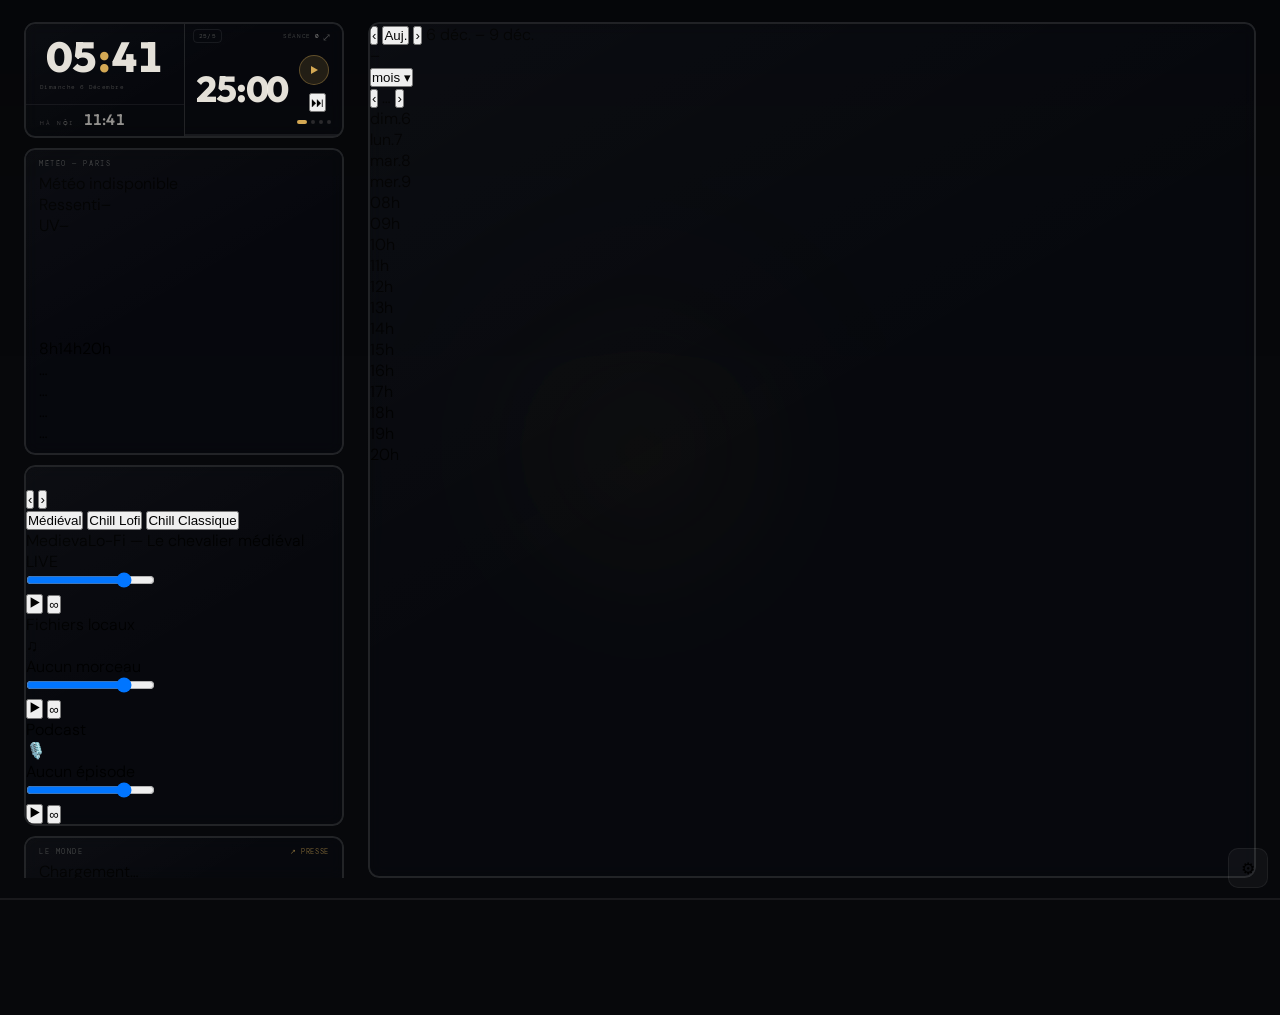
==== commit a725b574: "Add settings panel, GitHub API helpers, skip-pause button, calendar layout helper, adjust music blur" ====
--- a/index.html
+++ b/index.html
@@ -160,8 +160,8 @@
   .left-col > .card{margin-bottom:8px;}
 }
 @media(max-height:700px){
-  #card-weather{max-height:200px;}
-  .w-curve-wrap{display:none;}
+  #card-weather{max-height:220px;}
+  .w-hourly-wrap{display:none;}
 }
 
 /* CARD */
@@ -212,11 +212,12 @@
 #card-clock:hover #fr-time{ text-shadow:0 0 22px rgba(212,168,83,.4); }
 .divl{height:1px;background:rgba(255,255,255,0.10);margin:6px 0;flex-shrink:0;}
 
-/* ══ CLOCK + POMODORO EMBED ══ */
+/* ══ CLOCK + POMODORO — fonctionnel ══ */
 #card-clock{flex-shrink:0;overflow:hidden;}
 #card-clock .ci{padding:0;overflow:hidden;}
 
-/* Conteneur splitté côte à côte */
+/* Conteneur splitté côte à côte — les proportions changent quand le
+   pomodoro démarre (classe .pomo-active posée sur #card-clock). */
 .ck-split{
   display:-webkit-box;display:-ms-flexbox;display:flex;
   -webkit-box-orient:horizontal;-webkit-box-direction:normal;
@@ -225,39 +226,49 @@
 
 /* ─ Moitié gauche : horloge ─ */
 .ck-left{
-  -webkit-box-flex:1;-ms-flex:1 1 0;flex:1;min-width:0;
-  border-right:1px solid rgba(255,255,255,0.07);
+  -webkit-box-flex:1;-ms-flex:1 1 0;flex:1 1 0;min-width:0;
+  border-right:1px solid rgba(255,255,255,0.11);
   display:-webkit-box;display:-ms-flexbox;display:flex;
   -webkit-box-orient:vertical;-webkit-box-direction:normal;
   -ms-flex-direction:column;flex-direction:column;
+  -webkit-box-pack:center;-ms-flex-pack:center;justify-content:center;
+  transition:flex .45s cubic-bezier(.4,0,.2,1);
 }
 .ck-main{
-  padding:13px 14px 10px;
+  padding:13px 14px;
   -webkit-box-flex:1;-ms-flex:1;flex:1;
-}
-.ck-city{
-  font-family:var(--fm);font-size:6px;letter-spacing:.32em;
-  text-transform:uppercase;color:var(--t3);
-  margin-bottom:5px;
+  display:-webkit-box;display:-ms-flexbox;display:flex;
+  -webkit-box-orient:vertical;-webkit-box-direction:normal;
+  -ms-flex-direction:column;flex-direction:column;
+  -webkit-box-pack:center;-ms-flex-pack:center;justify-content:center;
+  transition:padding .45s cubic-bezier(.4,0,.2,1);
 }
 #fr-time{
   font-family:var(--fd);font-size:42px;font-weight:800;
   line-height:.95;letter-spacing:.005em;color:var(--t1);
   display:-webkit-box;display:-ms-flexbox;display:flex;
+  -webkit-box-orient:horizontal;-webkit-box-direction:normal;
+  -ms-flex-direction:row;flex-direction:row;
   -webkit-box-align:center;-ms-flex-align:center;align-items:center;
-}
-.sep{color:var(--accent);margin:0 1px;animation:blink 1s step-end infinite;}
-@keyframes blink{0%,49%{opacity:.9}50%,100%{opacity:.15}}
+  -webkit-box-pack:center;-ms-flex-pack:center;justify-content:center;
+  transition:font-size .45s cubic-bezier(.4,0,.2,1),flex-direction 0s .2s;
+  font-variant-numeric:tabular-nums;
+  -webkit-font-feature-settings:"tnum" 1;font-feature-settings:"tnum" 1;
+}
+#fr-h,#fr-m{ min-width:1.1em;text-align:center; }
+.sep{color:var(--accent);margin:0 1px;} /* clignotement retiré */
 #fr-date{
   font-family:var(--fm);font-size:6px;
   color:var(--t3);letter-spacing:.07em;
   margin-top:6px;text-transform:capitalize;
+  transition:opacity .25s ease,max-height .3s ease;
 }
 .ck-vn{
   display:-webkit-box;display:-ms-flexbox;display:flex;
   -webkit-box-align:baseline;-ms-flex-align:baseline;align-items:baseline;
   gap:9px;padding:7px 14px 9px;
   border-top:1px solid rgba(255,255,255,0.06);
+  transition:opacity .25s ease,max-height .3s ease;
 }
 .ck-vn-lbl{
   font-family:var(--fm);font-size:5.5px;letter-spacing:.3em;
@@ -268,55 +279,96 @@
   font-family:var(--fd);font-size:15px;font-weight:600;
   color:rgba(240,236,228,0.6);letter-spacing:.01em;line-height:1;
   -webkit-box-flex:1;-ms-flex:1;flex:1;
+  font-variant-numeric:tabular-nums;
+  -webkit-font-feature-settings:"tnum" 1;font-feature-settings:"tnum" 1;
 }
 #vn-diff{
   font-family:var(--fm);font-size:5.5px;color:var(--accent);
   letter-spacing:.06em;flex-shrink:0;
 }
-
-/* ─ Moitié droite : mini Pomodoro ─ */
+/* État pomodoro actif : l'horloge se réduit à la taille de son contenu
+   (pas de largeur fixe), l'heure passe en vertical (HH au-dessus de MM)
+   pour occuper le moins de place possible, avec le même espacement que
+   celui du bloc pomodoro voisin. */
+#card-clock.pomo-active .ck-left{ -webkit-box-flex:0;-ms-flex:0 0 auto;flex:0 0 auto; }
+#card-clock.pomo-active .ck-main{ padding:10px 14px; }
+#card-clock.pomo-active #fr-time{
+  font-size:15px;line-height:1.15;
+  -webkit-box-orient:vertical;-webkit-box-direction:normal;
+  -ms-flex-direction:column;flex-direction:column;
+  gap:1px;
+}
+#card-clock.pomo-active #fr-time .sep{ display:none; }
+#card-clock.pomo-active #fr-date,
+#card-clock.pomo-active .ck-vn{ display:none; }
+#card-clock.pomo-active .ck-right{ -webkit-box-flex:2;-ms-flex:2 1 0;flex:2 1 0; }
+
+/* ─ Moitié droite : pomodoro ─ */
 .ck-right{
-  -webkit-box-flex:1;-ms-flex:1 1 0;flex:1;min-width:0;
+  -webkit-box-flex:1;-ms-flex:1 1 0;flex:1 1 0;min-width:0;
   display:-webkit-box;display:-ms-flexbox;display:flex;
   -webkit-box-orient:vertical;-webkit-box-direction:normal;
   -ms-flex-direction:column;flex-direction:column;
-  position:relative;
-}
-.pom-header{
-  padding:7px 10px 6px;
+  position:relative;transition:flex .45s cubic-bezier(.4,0,.2,1);
+}
+#pom-fullscreen-btn{
+  position:absolute;top:6px;right:7px;z-index:2;
+  background:none;border:none;cursor:pointer;
+  color:var(--t3);font-size:11px;padding:2px 4px;line-height:1;
+  transition:color .2s,-webkit-transform .15s;transition:color .2s,transform .15s;
+}
+#pom-fullscreen-btn:hover{color:var(--accent);-webkit-transform:scale(1.15);transform:scale(1.15);}
+
+/* Barre fine : préréglage de rythme + compteur de séances */
+.pom-topbar{
   display:-webkit-box;display:-ms-flexbox;display:flex;
   -webkit-box-align:center;-ms-flex-align:center;align-items:center;
   -webkit-box-pack:justify;-ms-flex-pack:justify;justify-content:space-between;
-  border-bottom:1px solid rgba(255,255,255,0.07);
-}
-.pom-header-lbl{font-family:var(--fm);font-size:5.5px;letter-spacing:.28em;text-transform:uppercase;color:var(--t3);} 
-#pom-fullscreen-btn{
-  background:none;border:none;cursor:pointer;
-  color:var(--t3);font-size:11px;padding:1px 3px;line-height:1;
-  text-decoration:none;display:block;
-  transition:color .2s;
-}
-#pom-fullscreen-btn:hover{color:var(--accent);}
+  padding:5px 22px 0 8px;flex-shrink:0;
+}
+.pom-mini-btn{
+  background:none;border:1px solid var(--border);color:var(--t3);
+  font-family:var(--fm);font-size:6px;letter-spacing:.06em;
+  border-radius:4px;padding:2px 5px;cursor:pointer;
+  transition:color .15s,border-color .15s;
+}
+.pom-mini-btn:hover{color:var(--accent);border-color:rgba(212,168,83,.4);}
+.pom-mini-lbl{
+  font-family:var(--fm);font-size:6px;letter-spacing:.1em;color:var(--t3);
+  text-transform:uppercase;
+}
+.pom-mini-lbl b{color:var(--t2);font-weight:400;}
+
+/* Corps : temps et contrôles juxtaposés, occupent tout l'espace disponible */
 .pom-body{
   -webkit-box-flex:1;-ms-flex:1;flex:1;
   display:-webkit-box;display:-ms-flexbox;display:flex;
-  -webkit-box-orient:vertical;-webkit-box-direction:normal;
-  -ms-flex-direction:column;flex-direction:column;
+  -webkit-box-orient:horizontal;-webkit-box-direction:normal;
+  -ms-flex-direction:row;flex-direction:row;
   -webkit-box-align:center;-ms-flex-align:center;align-items:center;
-  -webkit-box-pack:center;-ms-flex-pack:center;justify-content:center;
-  padding:8px 10px;gap:5px;
-}
-#pom-mode-lbl{font-family:var(--fm);font-size:5.5px;letter-spacing:.28em;text-transform:uppercase;color:var(--accent);opacity:.8;}
+  -webkit-box-pack:center;-ms-flex-pack:center;justify-content:space-evenly;
+  padding:4px 10px;gap:8px;position:relative;
+}
 #pom-time{
-  font-family:var(--fd);font-size:30px;font-weight:800;
+  font-family:var(--fd);font-size:36px;font-weight:800;
   letter-spacing:-.02em;line-height:1;color:var(--t1);
+  transition:color .3s;
+  font-variant-numeric:tabular-nums;
+  -webkit-font-feature-settings:"tnum" 1;font-feature-settings:"tnum" 1;
 }
 #pom-time.pom-urgent{color:rgba(200,90,70,.9);}
-.pom-prog-track{width:80%;height:1px;background:rgba(255,255,255,.07);border-radius:1px;overflow:hidden;} 
-.pom-prog-bar{height:100%;background:var(--accent);border-radius:1px;width:0%;transition:width 1s linear;}
-.pom-controls{display:-webkit-box;display:-ms-flexbox;display:flex;gap:7px;-webkit-box-align:center;-ms-flex-align:center;align-items:center;}
+.pom-prog-track{
+  position:absolute;left:0;right:0;bottom:0;width:auto;
+  height:2px;background:rgba(255,255,255,.07);border-radius:0;overflow:hidden;
+}
+.pom-prog-bar{height:100%;background:var(--accent);border-radius:1px;width:0%;transition:width 1s linear,background .3s;}
+.pom-controls{
+  display:-webkit-box;display:-ms-flexbox;display:flex;
+  -webkit-box-orient:vertical;-webkit-box-direction:normal;-ms-flex-direction:column;flex-direction:column;
+  gap:8px;-webkit-box-align:center;-ms-flex-align:center;align-items:center;
+}
 #pom-btn{
-  width:28px;height:28px;border-radius:50%;
+  width:30px;height:30px;border-radius:50%;
   background:var(--adim);
   border:1px solid rgba(212,168,83,0.35);
   color:var(--accent);
@@ -333,46 +385,8 @@
 .pom-dot.done{background:rgba(240,236,228,.35);} 
 .pom-dot.active{background:var(--accent);width:10px;border-radius:2px;}
 
-/* ══ WEATHER ══ */
-#card-weather{background:rgba(8,10,17,0.65);flex-shrink:0;overflow:hidden;}
-#card-weather .ci{overflow:hidden;position:relative;z-index:1;}
-#weather-bg{
-  position:absolute;top:0;right:0;bottom:0;left:0;z-index:0;
-  opacity:.55;transition:background 2s ease;
-  pointer-events:none;
-}
-.w-cur{display:flex;align-items:center;gap:8px;padding-bottom:6px;border-bottom:1px solid var(--border);flex-shrink:0;}
-#w-icon{font-size:28px;line-height:1;}
-#w-temp{font-family:var(--fd);font-size:38px;font-weight:800;line-height:1;letter-spacing:.01em;color:var(--t1);} 
-.w-meta{flex:1;} 
-#w-desc{font-size:9.5px;color:var(--t2);margin-bottom:2px;text-transform:capitalize;} 
-.w-stats{display:flex;gap:8px;} 
-.ws .ws-l{font-family:var(--fm);font-size:6.5px;letter-spacing:.12em;text-transform:uppercase;color:var(--t3);} 
-.ws .ws-v{font-family:var(--fm);font-size:9.5px;color:var(--t2);} 
-/* SVG courbe pleine largeur + fondu bord droit via mask (indépendant du fond) */
-.w-curve-wrap{flex-shrink:0;margin:4px -13px 2px;position:relative;} 
-.w-curve-wrap::after{ display:none; } 
-.w-curve-lbl{font-family:var(--fm);font-size:6.5px;letter-spacing:.16em;text-transform:uppercase;color:var(--t3);margin-bottom:3px;padding:0 13px;} 
-#temp-svg-wrap{ 
-  width:100%;overflow:hidden;display:block;
-  -webkit-mask-image:-webkit-linear-gradient(left, black 70%, transparent 100%);
-  mask-image:linear-gradient(to right, black 70%, transparent 100%);
-}
-.w-dl{font-family:var(--fm);font-size:6.5px;letter-spacing:.16em;text-transform:uppercase;color:var(--t3);margin:5px 0 4px;flex-shrink:0;} 
-.w-days{display:grid;grid-template-columns:repeat(3,1fr);gap:4px;flex-shrink:0;} 
-.dc{background:var(--gl-light);border:1px solid var(--border);border-radius:7px;padding:4px;display:flex;flex-direction:column;align-items:center;gap:1px;} 
-.dc-n{font-family:var(--fm);font-size:6.5px;text-transform:uppercase;color:var(--t3);letter-spacing:.1em;} 
-.dc-i{font-size:18px;line-height:1.1;} 
-.dc-t{display:flex;gap:3px;align-items:baseline;} 
-.dc-mx{font-family:var(--fd);font-size:16px;font-weight:800;color:var(--t1);} 
-.dc-mn{font-family:var(--fm);font-size:8.5px;color:var(--t3);} 
-.dc-r{font-family:var(--fm);font-size:7px;color:var(--blue);} 
-.aqi-row{display:flex;align-items:center;gap:6px;padding-top:5px;flex-shrink:0;} 
-.aqi-dot{width:7px;height:7px;border-radius:50%;background:var(--t3);flex-shrink:0;} 
-#aqi-val{font-family:var(--fd);font-size:14px;font-weight:800;color:var(--t1);} 
-#aqi-lbl{font-family:var(--fm);font-size:8px;color:var(--t2);} 
-.aqi-pm{font-family:var(--fm);font-size:7px;color:var(--t3);margin-left:auto;} 
-
+
+<<<<<<< HEAD
 /* ══ MUSIQUE / PODCAST — carte fractionnée ══ */
 #card-music{
   flex-shrink:0;
@@ -669,128 +683,447 @@
   border-top:1px solid rgba(255,255,255,.20);
   border-radius:14px;
   overflow:hidden;
+=======
+/* Couleur d'accent selon la phase (travail / pause / grande pause) */
+#card-clock.pom-mode-break #pom-time,
+#pomo-full.pom-mode-break #pomo-full-time{color:var(--blue);}
+#card-clock.pom-mode-break .pom-prog-bar,
+#pomo-full.pom-mode-break .pom-prog-bar{background:var(--blue);}
+#card-clock.pom-mode-break .pom-dot.active,
+#pomo-full.pom-mode-break .pom-dot.active{background:var(--blue);}
+#card-clock.pom-mode-long #pom-time,
+#pomo-full.pom-mode-long #pomo-full-time{color:var(--green);}
+#card-clock.pom-mode-long .pom-prog-bar,
+#pomo-full.pom-mode-long .pom-prog-bar{background:var(--green);}
+#card-clock.pom-mode-long .pom-dot.active,
+#pomo-full.pom-mode-long .pom-dot.active{background:var(--green);}
+
+/* ══ POMODORO PLEIN ÉCRAN ══
+   Le fond est une capture figée du fond d'écran au moment de l'ouverture
+   (#pomo-full-bg), floutée et assombrie — le diaporama de fond continue de
+   tourner derrière, mais n'est plus visible tant que ce mode est ouvert ;
+   il réapparaît normalement à la fermeture. Un dégradé sombre de secours
+   garantit un rendu toujours sombre/transparent même si la capture échoue. */
+#pomo-full{
+  position:fixed;inset:0;z-index:500;overflow:hidden;
+>>>>>>> d778e7682095a5a55b9e833a24f6a8fb5e3137c5
   display:-webkit-box;display:-ms-flexbox;display:flex;
   -webkit-box-orient:vertical;-webkit-box-direction:normal;
   -ms-flex-direction:column;flex-direction:column;
-  box-shadow:
-    0 32px 80px rgba(0,0,0,.75),
-    0 0 0 1px rgba(212,168,83,.06),
-    inset 0 1px 0 rgba(255,255,255,.06);
-  animation:modalIn .26s cubic-bezier(.22,.68,0,1.2) both;
-}
-@keyframes modalIn{
-  from{opacity:0;transform:translateY(18px) scale(.95);} 
-  to{opacity:1;transform:none;}
-}
-
-/* ── En-tête modal ── */
-#todos-modal-hdr{
-  display:-webkit-box;display:-ms-flexbox;display:flex;
   -webkit-box-align:center;-ms-flex-align:center;align-items:center;
-  gap:12px;
-  padding:14px 20px;
-  border-bottom:1px solid rgba(255,255,255,.07);
-  flex-shrink:0;
-  background:rgba(255,255,255,.015);
-}
-#todos-modal-icon{
-  font-size:16px;line-height:1;opacity:.9;
-}
-#todos-modal-title{
-  font-family:var(--fm);font-size:9px;letter-spacing:.22em;
-  text-transform:uppercase;color:var(--t1);-webkit-box-flex:1;-ms-flex:1;flex:1;
-}
-#todos-modal-subtitle{
-  font-family:var(--fm);font-size:7px;color:var(--t3);
-  letter-spacing:.05em;
-}
-#todos-modal-close{
-  background:rgba(255,255,255,.04);
-  border:1px solid rgba(255,255,255,.10);
-  color:var(--t3);cursor:pointer;
-  width:28px;height:28px;border-radius:50%;
+  -webkit-box-pack:center;-ms-flex-pack:center;justify-content:center;
+  gap:20px;
+  opacity:0;visibility:hidden;pointer-events:none;
+  -webkit-transform:scale(.9);transform:scale(.9);
+  -webkit-transform-origin:92% 8%;transform-origin:92% 8%;
+  transition:opacity .4s cubic-bezier(.22,.68,0,1.15),
+             -webkit-transform .4s cubic-bezier(.22,.68,0,1.15);
+  transition:opacity .4s cubic-bezier(.22,.68,0,1.15),
+             transform .4s cubic-bezier(.22,.68,0,1.15);
+}
+#pomo-full-bg{
+  position:absolute;top:-40px;right:-40px;bottom:-40px;left:-40px;z-index:0;
+  background-size:cover;background-position:center;
+  background-color:#0a0b0e;
+  background-image:radial-gradient(ellipse at 30% 20%, rgba(212,168,83,0.12) 0%, transparent 55%), linear-gradient(160deg, #10131a 0%, #05060a 100%);
+  -webkit-filter:blur(22px) saturate(1.05) brightness(.55);
+  filter:blur(22px) saturate(1.05) brightness(.55);
+}
+#pomo-full-bg::after{
+  content:'';position:absolute;inset:0;background:rgba(4,5,9,0.30);
+}
+#pomo-full > *:not(#pomo-full-bg){ position:relative;z-index:1; }
+#pomo-full.open{
+  opacity:1;visibility:visible;pointer-events:auto;
+  -webkit-transform:scale(1);transform:scale(1);
+}
+#pomo-full-close{
+ position:absolute;top:18px;right:18px; /* réaligné bouton fermeture */
+  background:none;border:1px solid rgba(255,255,255,.12);
+ color:var(--t3);width:34px;height:34px;border-radius:50%;cursor:pointer;
   display:-webkit-inline-box;display:-ms-inline-flexbox;display:inline-flex;
   -webkit-box-align:center;-ms-flex-align:center;align-items:center;
   -webkit-box-pack:center;-ms-flex-pack:center;justify-content:center;
-  font-size:12px;
-  transition:background .15s,border-color .15s,color .15s,transform .1s;
-  flex-shrink:0;
-}
-#todos-modal-close:hover{
-  background:rgba(212,168,83,.14);
-  border-color:rgba(212,168,83,.4);
-  color:var(--accent);
-  transform:rotate(90deg) scale(1.1);
-}
-
-/* ── Grille colonnes ── */
-#todos-modal-grid{
-  display:grid;
-  grid-template-columns:repeat(auto-fill,minmax(200px,1fr));
-  gap:0;
-  background:rgba(255,255,255,.04);
-  overflow-y:auto;
-  -webkit-box-flex:1;-ms-flex:1;flex:1;
-  scrollbar-width:thin;
-  scrollbar-color:rgba(255,255,255,.10) transparent;
-}
-#todos-modal-grid::-webkit-scrollbar{ width:4px; }
-#todos-modal-grid::-webkit-scrollbar-thumb{ background:rgba(255,255,255,.10);border-radius:2px; }
-
-.modal-col{
-  background:rgba(9,11,18,0.96);
-  padding:14px 14px 16px;
-  border-right:1px solid rgba(255,255,255,.05);
-  overflow-y:auto;
-  min-height:160px;
-  position:relative;
-}
-.modal-col:last-child{ border-right:none; }
-.modal-col::-webkit-scrollbar{ width:2px; }
-.modal-col::-webkit-scrollbar-thumb{ background:rgba(255,255,255,.08);border-radius:2px; }
-
-/* Accent haut de colonne */
-.modal-col::before{
-  content:'';
-  position:absolute;top:0;left:0;right:0;height:2px;
-  background:linear-gradient(90deg,var(--accent) 0%,transparent 100%);
-  opacity:0;transition:opacity .25s;
-}
-.modal-col:hover::before{ opacity:.35; }
-
-.modal-col-hdr{
+  font-size:13px;transition:color .15s,border-color .15s,-webkit-transform .15s;transition:color .15s,border-color .15s,transform .15s;
+}
+#pomo-full-close:hover{color:var(--accent);border-color:rgba(212,168,83,.4);-webkit-transform:rotate(90deg);transform:rotate(90deg);}
+#pomo-full-time{
+  font-family:var(--fd);font-size:min(24vw,220px);font-weight:800;
+  color:var(--t1);line-height:1;letter-spacing:-.02em;
+  font-variant-numeric:tabular-nums;
+  -webkit-font-feature-settings:"tnum" 1;font-feature-settings:"tnum" 1;
+  transition:color .3s;text-align:center;
+  margin-top:40px; /* descend l'heure dans la vue plein écran */
+}
+#pomo-full .pom-prog-track{position:static;width:min(60vw,320px);height:2px;background:rgba(255,255,255,.09);}
+#pomo-full .pom-dots{gap:8px;-webkit-box-pack:center;-ms-flex-pack:center;justify-content:center;}
+#pomo-full .pom-dot{width:6px;height:6px;}
+#pomo-full .pom-dot.active{width:18px;}
+#pomo-full #pom-session-count-full,
+#pomo-full .pom-mini-lbl{ text-align:center;font-size:7px; }
+#pomo-full-btn{
+  width:64px;height:64px;border-radius:50%;
+  background:var(--adim);border:1px solid rgba(212,168,83,.35);
+  color:var(--accent);cursor:pointer;
+  display:-webkit-inline-box;display:-ms-inline-flexbox;display:inline-flex;
+  -webkit-box-align:center;-ms-flex-align:center;align-items:center;
+  -webkit-box-pack:center;-ms-flex-pack:center;justify-content:center;
+  transition:background .18s,border-color .18s,-webkit-transform .1s;transition:background .18s,border-color .18s,transform .1s;
+  margin-top:4px;
+}
+#pomo-full-btn:hover{background:rgba(212,168,83,.22);-webkit-transform:scale(1.06);transform:scale(1.06);}
+
+/* Widget « lecture en cours », style iOS : pilule de verre compacte, centrée */
+#pomo-music-widget{
+  display:-webkit-inline-box;display:-ms-inline-flexbox;display:inline-flex;
+  -webkit-box-align:center;-ms-flex-align:center;align-items:center;
+  gap:8px;max-width:min(70vw,260px);
+  margin-top:6px;padding:7px 8px 7px 14px;border-radius:22px;
+  background:linear-gradient(155deg, rgba(255,255,255,.11), rgba(255,255,255,.04));
+  border:1px solid rgba(255,255,255,.14);
+  -webkit-backdrop-filter:blur(14px) saturate(1.3);backdrop-filter:blur(14px) saturate(1.3);
+  box-shadow:inset 0 1px 0 rgba(255,255,255,.16), 0 6px 18px rgba(0,0,0,.28);
+}
+#pomo-music-note{
+  font-size:12px;color:rgba(240,236,228,.55);flex-shrink:0;
+  transition:color .2s;
+}
+#pomo-music-widget.is-playing #pomo-music-note{color:var(--accent);}
+#pomo-music-title{
+  font-family:var(--fb);font-size:10.5px;color:var(--t1);
+  white-space:nowrap;overflow:hidden;text-overflow:ellipsis;
+  min-width:0;-webkit-box-flex:1;-ms-flex:1;flex:1;
+}
+#pomo-music-playbtn{
+  flex-shrink:0;width:26px;height:26px;border-radius:50%;
+  background:rgba(255,255,255,.12);border:1px solid rgba(255,255,255,.16);
+  color:var(--t1);cursor:pointer;
+  display:-webkit-inline-box;display:-ms-inline-flexbox;display:inline-flex;
+  -webkit-box-align:center;-ms-flex-align:center;align-items:center;
+  -webkit-box-pack:center;-ms-flex-pack:center;justify-content:center;
+  transition:background .15s,-webkit-transform .1s;transition:background .15s,transform .1s;
+}
+#pomo-music-playbtn:hover{background:rgba(255,255,255,.2);-webkit-transform:scale(1.08);transform:scale(1.08);}
+#pomo-music-playbtn svg{display:block;}
+
+#pomo-full-clock{
+  position:absolute;bottom:22px;left:0;right:0;text-align:center;
+  font-family:var(--fm);font-size:10px;letter-spacing:.12em;color:var(--t3);
+}
+
+
+/* ══════════════════════════════════════════════
+   MUSIQUE — carrousel 3 pages (en ligne / locale / podcast).
+   Verre dépoli à la « lumière cohérente » (rim-light en haut, ombre douce
+   en dessous — même direction de lumière partout, comme sur les widgets
+   iOS/macOS) plutôt qu'un simple fond flou plat.
+   Fond de carte = miniature du morceau joué ; repli sur illustration.
+══════════════════════════════════════════════ */
+#card-music{background:transparent;flex-shrink:0;overflow:hidden;position:relative;}
+#card-music .ci{padding:0;position:relative;z-index:2;}
+
+#music-bg{position:absolute;inset:0;z-index:0;overflow:hidden;background:#0d0f14;}
+#music-bg-fallback{
+  position:absolute;inset:-16px;z-index:0;
+  background-image:url('assets/img/music-fallback.png');
+  background-size:cover;background-position:center;
+  /* Réduction du flou de la tuile musique → environ 20% de l'original (~2px) */
+  -webkit-filter:blur(2px) saturate(1.1) brightness(.68);
+  filter:blur(2px) saturate(1.1) brightness(.68);
+}
+#music-bg-img{
+  position:absolute;inset:-16px;z-index:1;
+  width:auto;height:auto;max-width:none;
+  object-fit:cover;opacity:0;transition:opacity .5s ease;
+  -webkit-filter:blur(2px) saturate(1.15) brightness(.68);
+  filter:blur(2px) saturate(1.15) brightness(.68);
+}
+#music-bg-img.loaded{opacity:1;}
+#music-bg-scrim{
+  position:absolute;inset:0;z-index:2;
+  background:linear-gradient(165deg,rgba(7,8,11,0.12) 0%,rgba(7,8,11,0.30) 45%,rgba(7,8,11,0.56) 100%);
+}
+
+/* Flèches de navigation — pastilles de verre circulaires, iOS-like */
+.music-arrow{
+  position:absolute;top:50%;-webkit-transform:translateY(-50%);transform:translateY(-50%);
+  z-index:4;width:26px;height:26px;border-radius:50%;
+  background:rgba(255,255,255,.10);
+  border:1px solid rgba(255,255,255,.16);
+  color:rgba(255,255,255,.85);cursor:pointer;font-size:12px;line-height:1;
+  display:-webkit-inline-box;display:-ms-inline-flexbox;display:inline-flex;
+  -webkit-box-align:center;-ms-flex-align:center;align-items:center;
+  -webkit-box-pack:center;-ms-flex-pack:center;justify-content:center;
+  /* réduire légèrement le flou pour la pastille */
+  -webkit-backdrop-filter:blur(2px);backdrop-filter:blur(2px);
+  box-shadow:inset 0 1px 0 rgba(255,255,255,.22), 0 4px 12px rgba(0,0,0,.35);
+  transition:color .15s,background .15s,-webkit-transform .18s;transition:color .15s,background .15s,transform .18s;
+}
+.music-arrow:hover{color:var(--accent);background:rgba(255,255,255,.16);-webkit-transform:translateY(-50%) scale(1.1);transform:translateY(-50%) scale(1.1);}
+.music-arrow:active{-webkit-transform:translateY(-50%) scale(.92);transform:translateY(-50%) scale(.92);}
+.music-arrow-left{left:9px;}
+.music-arrow-right{right:9px;}
+
+/* Viewport de glissement */
+.music-pages-viewport{overflow:hidden;position:relative;}
+#music-pages{
+  display:-webkit-box;display:-ms-flexbox;display:flex;
+  width:300%;
+  transition:-webkit-transform .45s cubic-bezier(.32,.72,0,1);
+  transition:transform .45s cubic-bezier(.32,.72,0,1);
+}
+.music-page{
+  -webkit-box-flex:0;-ms-flex:0 0 33.3333%;flex:0 0 33.3333%;width:33.3333%;
+  padding:13px 38px 15px;
+  display:-webkit-box;display:-ms-flexbox;display:flex;
+  -webkit-box-orient:vertical;-webkit-box-direction:normal;
+  -ms-flex-direction:column;flex-direction:column;gap:10px;
+  box-sizing:border-box;
+}
+
+/* Sélection de source — pastilles de verre */
+.music-track-tabs{display:-webkit-box;display:-ms-flexbox;display:flex;gap:6px;}
+.music-tab{
+  background:rgba(255,255,255,.07);border:1px solid rgba(255,255,255,.12);
+  color:rgba(255,255,255,.55);border-radius:20px;
+  font-family:var(--fm);font-size:6.5px;letter-spacing:.05em;
+  padding:4px 10px;cursor:pointer;
+  box-shadow:inset 0 1px 0 rgba(255,255,255,.10);
+  -webkit-backdrop-filter:blur(6px);backdrop-filter:blur(6px);
+  transition:color .15s,background .15s,border-color .15s,-webkit-transform .12s;transition:color .15s,background .15s,border-color .15s,transform .12s;
+}
+.music-tab.active{color:#fff;background:rgba(212,168,83,.24);border-color:rgba(212,168,83,.5);}
+.music-tab:hover:not(.active){color:#fff;background:rgba(255,255,255,.12);}
+.music-tab:active{-webkit-transform:scale(.95);transform:scale(.95);}
+.music-tab-static{
+  font-family:var(--fm);font-size:6.5px;letter-spacing:.14em;text-transform:uppercase;
+  color:rgba(255,255,255,.55);
+  background:rgba(255,255,255,.06);border:1px solid rgba(255,255,255,.11);
+  box-shadow:inset 0 1px 0 rgba(255,255,255,.09);
+  border-radius:20px;padding:4px 10px;
+}
+
+/* Ligne titre : petit disque (miniature) + texte */
+.music-title-row{
   display:-webkit-box;display:-ms-flexbox;display:flex;
   -webkit-box-align:center;-ms-flex-align:center;align-items:center;
-  gap:6px;
-  padding-bottom:8px;
-  border-bottom:1px solid rgba(255,255,255,.06);
-  margin-bottom:8px;
-}
-.modal-col-name{
-  font-family:var(--fm);font-size:7.5px;letter-spacing:.18em;
-  text-transform:uppercase;color:var(--accent);
-  -webkit-box-flex:1;-ms-flex:1;flex:1;
-}
-.modal-col-count{
-  font-family:var(--fm);font-size:6.5px;color:var(--t3);
-  background:rgba(255,255,255,.06);
-  border:1px solid rgba(255,255,255,.07);
-  border-radius:10px;padding:2px 7px;
-  transition:background .2s,color .2s;
-}
-.modal-col:hover .modal-col-count{ background:rgba(212,168,83,.10);color:var(--accent);border-color:rgba(212,168,83,.2); }
-
-/* Items dans le modal — réutilise .todo-item / .todo-check / .todo-title / .todo-due */
-.modal-items .todo-item{
-  padding:5px 2px;
-}
-.modal-items .todo-title{
-  font-size:8.5px;
-}
-
+  gap:8px;min-width:0;
+}
+.music-avatar{
+  width:26px;height:26px;border-radius:50%;flex-shrink:0;
+  background-size:cover;background-position:center;
+  background-color:rgba(255,255,255,.08);
+  border:1px solid rgba(255,255,255,.18);
+  box-shadow:inset 0 1px 0 rgba(255,255,255,.2), 0 2px 6px rgba(0,0,0,.3);
+  display:-webkit-box;display:-ms-flexbox;display:flex;
+  -webkit-box-align:center;-ms-flex-align:center;align-items:center;
+  -webkit-box-pack:center;-ms-flex-pack:center;justify-content:center;
+  font-size:11px;color:rgba(255,255,255,.5);
+}
+.music-title{
+  font-family:var(--fb);font-size:12.5px;font-weight:500;color:#fff;
+  white-space:nowrap;overflow:hidden;text-overflow:ellipsis;min-width:0;
+  text-shadow:0 1px 6px rgba(0,0,0,.45);
+  letter-spacing:.01em;
+}
+
+/* Panneau flottant — verre avec « lumière » cohérente (rim-light en haut) */
+.music-panel{
+  background:linear-gradient(155deg, rgba(255,255,255,.10) 0%, rgba(255,255,255,.04) 100%);
+  border:1px solid rgba(255,255,255,.14);
+  border-radius:14px;
+  padding:12px 14px 11px;
+  -webkit-backdrop-filter:blur(12px) saturate(1.25);backdrop-filter:blur(12px) saturate(1.25);
+  box-shadow:inset 0 1px 0 rgba(255,255,255,.16), 0 10px 26px rgba(0,0,0,.36);
+  display:-webkit-box;display:-ms-flexbox;display:flex;
+  -webkit-box-orient:vertical;-webkit-box-direction:normal;
+  -ms-flex-direction:column;flex-direction:column;gap:12px;
+  margin-top:auto;
+}
+
+.music-bars-row{
+  display:-webkit-box;display:-ms-flexbox;display:flex;
+  -webkit-box-align:center;-ms-flex-align:center;align-items:center;
+  gap:11px;
+}
+.music-prog-wrap{
+  -webkit-box-flex:2;-ms-flex:2;flex:2;height:4px;border-radius:3px;
+  background:rgba(0,0,0,.28);cursor:pointer;overflow:hidden;position:relative;
+  box-shadow:inset 0 1px 2px rgba(0,0,0,.4);
+}
+.music-prog-bar{height:100%;width:0%;background:linear-gradient(90deg, rgba(212,168,83,.75), var(--accent));border-radius:3px;transition:width .3s linear;}
+.music-vol-wrap{-webkit-box-flex:1;-ms-flex:1;flex:1;min-width:0;}
+.music-vol{
+  width:100%;-webkit-appearance:none;appearance:none;
+  height:4px;border-radius:3px;outline:none;cursor:pointer;
+  box-shadow:inset 0 1px 2px rgba(0,0,0,.4);
+  background:linear-gradient(90deg, var(--accent) 0%, var(--accent) var(--vol-pct,80%), rgba(0,0,0,.28) var(--vol-pct,80%), rgba(0,0,0,.28) 100%);
+}
+.music-vol::-webkit-slider-thumb{-webkit-appearance:none;appearance:none;width:11px;height:11px;border-radius:50%;background:#fff;cursor:pointer;box-shadow:0 1px 4px rgba(0,0,0,.5);transition:-webkit-transform .12s;transition:transform .12s;}
+.music-vol::-webkit-slider-thumb:hover{-webkit-transform:scale(1.2);transform:scale(1.2);}
+.music-vol::-moz-range-thumb{width:11px;height:11px;border-radius:50%;background:#fff;border:none;cursor:pointer;box-shadow:0 1px 4px rgba(0,0,0,.5);}
+.music-vol::-moz-range-progress{background:var(--accent);height:4px;border-radius:3px;}
+
+/* Pastille « en direct » — remplace la progression si le flux est live */
+.music-live-badge{
+  display:none;-webkit-box-flex:2;-ms-flex:2;flex:2;
+  -webkit-box-align:center;-ms-flex-align:center;align-items:center;
+  -webkit-box-pack:center;-ms-flex-pack:center;justify-content:center;
+  gap:5px;height:17px;border-radius:9px;
+  background:rgba(224,92,92,.18);border:1px solid rgba(224,92,92,.4);
+  box-shadow:0 0 10px rgba(224,92,92,.18), inset 0 1px 0 rgba(255,255,255,.08);
+  font-family:var(--fm);font-size:6.5px;letter-spacing:.16em;color:#f0a3a3;
+}
+.music-live-badge.show{display:-webkit-inline-box;display:-ms-inline-flexbox;display:inline-flex;}
+.music-live-dot{
+  width:5px;height:5px;border-radius:50%;background:var(--red);
+  box-shadow:0 0 6px var(--red);
+  -webkit-animation:music-live-pulse 1.6s ease-in-out infinite;animation:music-live-pulse 1.6s ease-in-out infinite;
+}
+@-webkit-keyframes music-live-pulse{0%,100%{opacity:1;}50%{opacity:.35;}}
+@keyframes music-live-pulse{0%,100%{opacity:1;}50%{opacity:.35;}}
+
+.music-buttons-row{
+  display:-webkit-box;display:-ms-flexbox;display:flex;
+  -webkit-box-align:center;-ms-flex-align:center;align-items:center;
+  -webkit-box-pack:center;-ms-flex-pack:center;justify-content:center;
+  gap:14px;
+}
+.music-play-btn{
+  width:34px;height:34px;border-radius:50%;flex-shrink:0;
+  background:linear-gradient(155deg, rgba(212,168,83,.32), rgba(212,168,83,.16));
+  border:1px solid rgba(212,168,83,.5);
+  color:#fff;cursor:pointer;
+  display:-webkit-inline-box;display:-ms-inline-flexbox;display:inline-flex;
+  -webkit-box-align:center;-ms-flex-align:center;align-items:center;
+  -webkit-box-pack:center;-ms-flex-pack:center;justify-content:center;
+  box-shadow:inset 0 1px 0 rgba(255,255,255,.3), 0 4px 14px rgba(0,0,0,.4);
+  transition:background .18s,border-color .18s,-webkit-transform .12s;transition:background .18s,border-color .18s,transform .12s;
+}
+.music-play-btn:hover{background:linear-gradient(155deg, rgba(212,168,83,.44), rgba(212,168,83,.22));-webkit-transform:scale(1.08);transform:scale(1.08);}
+.music-play-btn:active{-webkit-transform:scale(.94);transform:scale(.94);}
+.music-play-btn svg{display:block;}
+
+.music-loop-btn{
+  flex-shrink:0;background:rgba(255,255,255,.08);border:1px solid rgba(255,255,255,.16);color:rgba(255,255,255,.6);
+  width:26px;height:26px;border-radius:50%;font-size:11px;cursor:pointer;
+  display:-webkit-inline-box;display:-ms-inline-flexbox;display:inline-flex;
+  -webkit-box-align:center;-ms-flex-align:center;align-items:center;
+  -webkit-box-pack:center;-ms-flex-pack:center;justify-content:center;
+  box-shadow:inset 0 1px 0 rgba(255,255,255,.14), 0 3px 9px rgba(0,0,0,.3);
+  transition:color .15s,border-color .15s,background .15s,-webkit-transform .12s;transition:color .15s,border-color .15s,background .15s,transform .12s;
+}
+.music-loop-btn.active{color:var(--accent);border-color:rgba(212,168,83,.5);background:rgba(212,168,83,.18);}
+.music-loop-btn:hover:not(.active){color:#fff;}
+.music-loop-btn:active{-webkit-transform:scale(.92);transform:scale(.92);}
+
+#music-online-mount{position:absolute;width:1px;height:1px;overflow:hidden;opacity:0;pointer-events:none;top:0;left:0;}
+
+/* Points de pagination, centrés */
+.music-dots{
+  display:-webkit-box;display:-ms-flexbox;display:flex;
+  -webkit-box-pack:center;-ms-flex-pack:center;justify-content:center;
+  -webkit-box-align:center;-ms-flex-align:center;align-items:center;
+  gap:6px;padding-bottom:10px;
+}
+.music-dot{
+  width:4.5px;height:4.5px;border-radius:50%;background:rgba(255,255,255,.28);
+  cursor:pointer;transition:all .3s cubic-bezier(.4,0,.2,1);
+}
+.music-dot:hover{background:rgba(255,255,255,.5);}
+.music-dot.active{background:var(--accent);width:14px;border-radius:3px;box-shadow:0 0 6px rgba(212,168,83,.5);}
+
+/* ══════════════════════════════════════════════
+   MÉTÉO — widget minimaliste, glass, sans appel serveur
+   (Open-Meteo, aucune clé API requise). Voir le script en bas de page.
+══════════════════════════════════════════════ */
+#card-weather{flex-shrink:0;overflow:hidden;} /* même transparence que .card, pas d'override */
+#card-weather .ci{overflow:hidden;}
+
+/* Ressenti + UV */
+.w-now{
+  display:-webkit-box;display:-ms-flexbox;display:flex;
+  -webkit-box-align:center;-ms-flex-align:center;align-items:center;
+  gap:10px;padding-bottom:7px;border-bottom:1px solid var(--border);flex-shrink:0;
+}
+.w-now-temp{
+  font-family:var(--fd);font-size:34px;font-weight:800;line-height:1;
+  letter-spacing:.01em;color:var(--t1);
+  font-variant-numeric:tabular-nums;
+  -webkit-font-feature-settings:"tnum" 1;font-feature-settings:"tnum" 1;
+}
+.w-now-meta{display:-webkit-box;display:-ms-flexbox;display:flex;-webkit-box-orient:vertical;-webkit-box-direction:normal;-ms-flex-direction:column;flex-direction:column;gap:3px;}
+.w-now-row{display:-webkit-box;display:-ms-flexbox;display:flex;gap:6px;-webkit-box-align:baseline;-ms-flex-align:baseline;align-items:baseline;}
+.w-now-lbl{font-family:var(--fm);font-size:6.5px;letter-spacing:.12em;text-transform:uppercase;color:var(--t3);min-width:34px;}
+.w-now-row span:last-child{font-family:var(--fm);font-size:10px;color:var(--t2);}
+
+/* Bande horaire 8h–20h — 3x plus épaisse, avec courbe de température lissée */
+.w-hourly-wrap{padding-top:9px;flex-shrink:0;}
+.w-hourly-track{position:relative;height:66px;}
+.w-hourly-inner{
+  position:absolute;inset:0;border-radius:10px;overflow:hidden;
+  background:rgba(255,255,255,.03);border:1px solid var(--border);
+}
+.w-hseg{position:absolute;top:0;bottom:0;transition:opacity .3s;cursor:default;}
+#w-temp-curve{position:absolute;inset:0;width:100%;height:100%;z-index:1;pointer-events:none;}
+#w-temp-curve path.w-temp-fill{fill:rgba(240,236,228,0.07);stroke:none;}
+#w-temp-curve path.w-temp-line{fill:none;stroke:rgba(240,236,228,0.55);stroke-width:1.6;stroke-linecap:round;stroke-linejoin:round;}
+#w-hourly-now{
+  position:absolute;top:-3px;bottom:-3px;width:2px;
+  background:var(--red);box-shadow:0 0 5px var(--red);
+  z-index:3;display:none;
+}
+/* Température au croisement heure actuelle / courbe — décalée pour se superposer au point */
+#w-now-on-curve{
+  position:absolute;z-index:4;display:none;
+  font-family:var(--fm);font-size:7px;color:var(--t1);
+  background:rgba(8,10,17,0.85);border:1px solid rgba(255,255,255,.14);border-radius:5px;
+  padding:1px 5px;-webkit-transform:translate(-50%,-135%);transform:translate(-50%,-135%);
+  white-space:nowrap;pointer-events:none;
+}
+/* Repères température min / max du jour, épinglés sur la courbe */
+.w-minmax-lbl{
+  position:absolute;z-index:4;
+  font-family:var(--fm);font-size:6.5px;color:var(--t2);
+  white-space:nowrap;pointer-events:none;
+}
+.w-minmax-lbl.is-max{-webkit-transform:translate(-50%,-160%);transform:translate(-50%,-160%);color:rgba(240,180,41,.85);}
+.w-minmax-lbl.is-min{-webkit-transform:translate(-50%,45%);transform:translate(-50%,45%);color:rgba(91,159,212,.85);}
+#w-tooltip{
+  position:absolute;bottom:calc(100% + 7px);left:0;z-index:5;
+  background:rgba(8,10,17,0.92);border:1px solid var(--bds);border-radius:7px;
+  padding:5px 8px;font-family:var(--fm);font-size:7px;color:var(--t1);
+  white-space:nowrap;pointer-events:none;opacity:0;
+  -webkit-transform:translateY(3px);transform:translateY(3px);
+  transition:opacity .12s,-webkit-transform .12s;transition:opacity .12s,transform .12s;
+  box-shadow:0 6px 20px rgba(0,0,0,.5);
+}
+#w-tooltip.show{opacity:1;-webkit-transform:translateY(0);transform:translateY(0);}
+#w-tooltip .w-tt-temp{color:var(--accent);font-weight:400;}
+.w-hourly-labels{
+  display:-webkit-box;display:-ms-flexbox;display:flex;
+  -webkit-box-pack:justify;-ms-flex-pack:justify;justify-content:space-between;
+  margin-top:4px;font-family:var(--fm);font-size:6.5px;color:var(--t3);letter-spacing:.06em;
+}
+
+/* Prévisions 4 jours — sous la bande horaire */
+.w-forecast{
+  display:grid;grid-template-columns:repeat(4,1fr);gap:4px;
+  padding-top:8px;margin-top:8px;border-top:1px solid var(--border);flex-shrink:0;
+}
+.w-fc-day{
+  display:-webkit-box;display:-ms-flexbox;display:flex;
+  -webkit-box-orient:vertical;-webkit-box-direction:normal;-ms-flex-direction:column;flex-direction:column;
+  -webkit-box-align:center;-ms-flex-align:center;align-items:center;gap:2px;
+  padding:4px 2px;border-radius:7px;transition:background .15s;
+}
+.w-fc-day:hover{background:rgba(255,255,255,.03);}
+.w-fc-day .w-fc-lbl{font-family:var(--fm);font-size:6.5px;letter-spacing:.08em;text-transform:uppercase;color:var(--t3);}
+.w-fc-day .w-fc-icon{font-size:16px;line-height:1.1;}
+.w-fc-day .w-fc-temp{font-family:var(--fd);font-size:14px;font-weight:800;color:var(--t1);
+  font-variant-numeric:tabular-nums;-webkit-font-feature-settings:"tnum" 1;font-feature-settings:"tnum" 1;}
 
 /* ══ HOVER — effets réactifs globaux ══ */
-/* Cartes — déjà tilt 3D, ajouter glow accent subtil */
 .card{ transition:transform .25s ease,box-shadow .25s ease,border-color .25s ease; }
 .card:hover{ border-color:rgba(212,168,83,0.18); box-shadow:0 8px 32px rgba(0,0,0,.35),0 0 0 1px rgba(212,168,83,.08); }
 #card-cal:hover{ border-color:rgba(212,168,83,0.18); box-shadow:0 8px 32px rgba(0,0,0,.35),0 0 0 1px rgba(212,168,83,.08); }
@@ -799,32 +1132,6 @@
 .cal-nav-btn{ transition:background .15s,color .15s,transform .1s; }
 .cal-nav-btn:hover{ background:rgba(212,168,83,.14); color:var(--accent); transform:scale(1.08); }
 
-/* Boutons tabs musique/podcast */
-.sc-tab{ position:relative; overflow:hidden; }
-.sc-tab::after{ content:''; position:absolute; bottom:0; left:50%; width:0; height:1px; background:var(--accent); transition:width .2s,left .2s; }
-.sc-tab:hover::after{ width:100%; left:0; }
-.sc-tab.active::after{ width:100%; left:0; }
-
-/* Sliders volume */
-#vol-slider,#pod-vol-sl{ transition:opacity .15s; }
-#vol-slider:hover,#pod-vol-sl:hover{ opacity:1; }
-
-/* Barre de progression podcast */
-#pod-prog-wrap{ transition:height .15s,opacity .15s; }
-#pod-prog-wrap:hover{ height:5px; }
-
-/* Bouton play/pause musique + podcast */
-#yt-play-btn{ transition:opacity .15s,transform .1s,color .15s !important; }
-#yt-play-btn:hover{ opacity:1 !important; transform:scale(1.15); }
-#pod-play-btn{ transition:background .2s,border-color .2s,transform .1s; }
-#pod-play-btn:hover{ transform:scale(1.12); }
-
-/* Items RSS : styles dans the section CSS principale more */
-
-/* Prévisions météo */
-.dc{ transition:background .15s,border-color .15s,transform .1s; }
-.dc:hover{ background:rgba(212,168,83,.07); border-color:rgba(212,168,83,.2); transform:translateY(-1px); }
-
 /* Événements calendrier */
 .cal-evt{ transition:background .12s,opacity .12s,transform .1s; }
 .cal-evt:hover{ transform:translateX(1px) scaleX(0.995); z-index:10 !important; }
@@ -833,17 +1140,9 @@
 #pom-btn{ transition:background .15s,border-color .15s,transform .1s; }
 #pom-btn:hover{ transform:scale(1.1); }
 
-/* Lien ⤢ plein écran pomo */
-#pom-fullscreen-btn{ transition:color .15s,transform .1s; }
-#pom-fullscreen-btn:hover{ transform:scale(1.2); }
-
 /* Chip étiquettes */
 .chip{ transition:color .2s; cursor:default; }
 .card:hover .chip{ color:rgba(240,236,228,.5); }
-
-/* AQI dot */
-.aqi-dot{ transition:transform .2s; }
-#card-weather:hover .aqi-dot{ transform:scale(1.4); }
 
 .rss-item{
   display:block;
@@ -1195,8 +1494,7 @@
           <!-- Gauche : horloge -->
           <div class="ck-left">
             <div class="ck-main">
-              <div class="ck-city">France</div>
-              <div id="fr-time">--<span class="sep">:</span>--</div>
+              <div id="fr-time"><span id="fr-h">--</span><span class="sep">:</span><span id="fr-m">--</span></div>
               <div id="fr-date"></div>
             </div>
             <div class="ck-vn">
@@ -1205,15 +1503,14 @@
               <span id="vn-diff"></span>
             </div>
           </div>
-          <!-- Droite : mini Pomodoro -->
+          <!-- Droite : pomodoro -->
           <div class="ck-right">
-            <div class="pom-header">
-              <span class="pom-header-lbl">Pomodoro</span>
-              <!-- Lien vers l'app Pomodoro complète, une page séparée non couverte par ce fichier -->
-              <a id="pom-fullscreen-btn" href="/pomodoro/" target="_blank" title="Plein écran">⤢</a>
+            <button id="pom-fullscreen-btn" title="Plein écran" aria-label="Plein écran">⤢</button>
+            <div class="pom-topbar">
+              <button id="pom-preset-btn" class="pom-mini-btn" title="Rythme travail / pause">25/5</button>
+              <span class="pom-mini-lbl">Séance <b id="pom-session-count">0</b></span>
             </div>
             <div class="pom-body">
-              <div id="pom-mode-lbl">FOCUS</div>
               <div id="pom-time">25:00</div>
               <div class="pom-prog-track">
                 <div class="pom-prog-bar" id="pom-prog"></div>
@@ -1224,6 +1521,9 @@
                   <svg id="pom-btn-icon" width="10" height="10" viewBox="0 0 10 10" fill="currentColor">
                     <polygon points="2,1 9,5 2,9"/>
                   </svg>
+                </button>
+                <button id="skip-pause-btn" title="Skip Pause" aria-label="Skip Pause" style="margin-left:8px;">
+                  ⏭
                 </button>
                 <div class="pom-dots">
                   <div class="pom-dot active" id="pd0"></div>
@@ -1240,163 +1540,138 @@
 
     <!-- MÉTÉO -->
     <div class="card" id="card-weather" style="animation-delay:.06s">
-      <div id="weather-bg"></div>
       <div class="ci">
-        <div class="chip">Météo — <span id="w-city">Hà Nội</span></div>
-        <div class="w-cur">
-          <div id="w-icon">⋯</div>
-          <div id="w-temp"><span class="loading">…</span></div>
-          <div class="w-meta">
-            <div id="w-desc"></div>
-            <div class="w-stats">
-              <div class="ws"><span class="ws-l">Ressenti</span><span class="ws-v" id="w-feels">–</span></div>
-              <div class="ws"><span class="ws-l">Humidité</span><span class="ws-v" id="w-hum">–</span></div>
-              <div class="ws"><span class="ws-l">Vent</span><span class="ws-v" id="w-wind">–</span></div>
-            </div>
+        <div class="chip">Météo — <span id="w-city">…</span></div>
+
+        <!-- Ressenti + UV -->
+        <div class="w-now">
+          <div class="w-now-temp" id="w-now-temp"><span class="loading">…</span></div>
+          <div class="w-now-meta">
+            <div class="w-now-row"><span class="w-now-lbl">Ressenti</span><span id="w-feels">–</span></div>
+            <div class="w-now-row"><span class="w-now-lbl">UV</span><span id="w-uv">–</span></div>
           </div>
         </div>
-        <div class="w-curve-wrap">
-          <div class="w-curve-lbl">Température — 12h</div>
-          <div id="temp-svg-wrap"><span class="loading">…</span></div>
+
+        <!-- Bande horaire 8h–20h : segments colorés par condition + courbe de température -->
+        <div class="w-hourly-wrap">
+          <div class="w-hourly-track" id="w-hourly-track">
+            <div class="w-hourly-inner" id="w-hourly-inner">
+              <svg id="w-temp-curve" viewBox="0 0 300 100" preserveAspectRatio="none"></svg>
+              <div id="w-hourly-now"></div>
+            </div>
+            <div id="w-now-on-curve"></div>
+            <div id="w-tooltip"></div>
+          </div>
+          <div class="w-hourly-labels"><span>8h</span><span>14h</span><span>20h</span></div>
         </div>
-        <div class="w-dl">Prévisions 3 jours</div>
-        <div class="w-days" id="w-days">
-          <div class="dc"><span class="loading">…</span></div>
-          <div class="dc"><span class="loading">…</span></div>
-          <div class="dc"><span class="loading">…</span></div>
-        </div>
-        <div class="divl"></div>
-        <div class="aqi-row">
-          <div class="aqi-dot" id="aqi-dot"></div>
-          <span id="aqi-val"><span class="loading">…</span></span>
-          <span id="aqi-lbl" style="margin-left:5px"></span>
-          <span class="aqi-pm" id="aqi-pm"></span>
+
+        <!-- Prévisions 4 jours : icône dominante + température moyenne -->
+        <div class="w-forecast" id="w-forecast">
+          <div class="w-fc-day"><span class="loading">…</span></div>
+          <div class="w-fc-day"><span class="loading">…</span></div>
+          <div class="w-fc-day"><span class="loading">…</span></div>
+          <div class="w-fc-day"><span class="loading">…</span></div>
         </div>
       </div>
     </div>
 
-    <!-- TODO + MUSIQUE — carte avec bascule -->
+    <!-- MUSIQUE — carrousel 3 pages : en ligne / locale / podcast -->
     <div class="card" id="card-music" style="animation-delay:.08s">
-
-      <!-- ══ VUE TODO (défaut) ══ -->
-      <div id="view-todo">
-        <div id="todo-header">
-          <button class="todo-nav-btn" id="todo-prev" title="Liste précédente">&#8249;</button>
-          <span id="todo-list-name">QUOTIDIEN</span>
-          <button class="todo-nav-btn" id="todo-next" title="Liste suivante">&#8250;</button>
-          <button class="todo-hdr-btn" id="todo-expand-btn" title="Toutes les listes">&#8862;</button>
+      <div id="music-bg">
+        <div id="music-bg-fallback"></div>
+        <img id="music-bg-img" alt="">
+        <div id="music-bg-scrim"></div>
+      </div>
+
+      <button class="music-arrow music-arrow-left" id="music-prev-page" aria-label="Page précédente">&#8249;</button>
+      <button class="music-arrow music-arrow-right" id="music-next-page" aria-label="Page suivante">&#8250;</button>
+
+      <div class="ci" id="music-ci">
+        <div class="music-pages-viewport">
+          <div id="music-pages">
+
+            <!-- PAGE 1 : MUSIQUE EN LIGNE (fonctionnelle) -->
+            <div class="music-page" data-page="0">
+              <div class="music-track-tabs" id="music-online-tabs">
+                <button class="music-tab active" data-idx="0">Médiéval</button>
+                <button class="music-tab" data-idx="1">Chill Lofi</button>
+                <button class="music-tab" data-idx="2">Chill Classique</button>
+              </div>
+              <div class="music-title-row">
+                <div class="music-avatar" id="music-online-avatar">♫</div>
+                <div class="music-title" id="music-online-title">—</div>
+              </div>
+              <div class="music-panel">
+                <div class="music-bars-row">
+                  <div class="music-prog-wrap" id="music-online-prog-wrap"><div class="music-prog-bar" id="music-online-prog"></div></div>
+                  <div class="music-live-badge" id="music-online-live"><span class="music-live-dot"></span>LIVE</div>
+                  <div class="music-vol-wrap"><input type="range" class="music-vol" id="music-online-vol" min="0" max="100" value="80"></div>
+                </div>
+                <div class="music-buttons-row">
+                  <button class="music-play-btn" id="music-online-play" title="Play / Pause">
+                    <svg width="13" height="13" viewBox="0 0 10 10" fill="currentColor"><polygon points="2,1 9,5 2,9"/></svg>
+                  </button>
+                  <button class="music-loop-btn" id="music-online-loop" title="Boucle / Aléatoire">&#8734;</button>
+                </div>
+              </div>
+              <div id="music-online-mount"></div>
+            </div>
+
+            <!-- PAGE 2 : MUSIQUE LOCALE (UI seulement pour l'instant) -->
+            <div class="music-page" data-page="1">
+              <div class="music-track-tabs">
+                <span class="music-tab-static">Fichiers locaux</span>
+              </div>
+              <div class="music-title-row">
+                <div class="music-avatar">♫</div>
+                <div class="music-title">Aucun morceau</div>
+              </div>
+              <div class="music-panel">
+                <div class="music-bars-row">
+                  <div class="music-prog-wrap"><div class="music-prog-bar"></div></div>
+                  <div class="music-vol-wrap"><input type="range" class="music-vol" min="0" max="100" value="80"></div>
+                </div>
+                <div class="music-buttons-row">
+                  <button class="music-play-btn" title="Play / Pause">
+                    <svg width="13" height="13" viewBox="0 0 10 10" fill="currentColor"><polygon points="2,1 9,5 2,9"/></svg>
+                  </button>
+                  <button class="music-loop-btn" title="Boucle / Aléatoire">&#8734;</button>
+                </div>
+              </div>
+            </div>
+
+            <!-- PAGE 3 : PODCAST (UI seulement pour l'instant) -->
+            <div class="music-page" data-page="2">
+              <div class="music-track-tabs">
+                <span class="music-tab-static">Podcast</span>
+              </div>
+              <div class="music-title-row">
+                <div class="music-avatar">🎙️</div>
+                <div class="music-title">Aucun épisode</div>
+              </div>
+              <div class="music-panel">
+                <div class="music-bars-row">
+                  <div class="music-prog-wrap"><div class="music-prog-bar"></div></div>
+                  <div class="music-vol-wrap"><input type="range" class="music-vol" min="0" max="100" value="80"></div>
+                </div>
+                <div class="music-buttons-row">
+                  <button class="music-play-btn" title="Play / Pause">
+                    <svg width="13" height="13" viewBox="0 0 10 10" fill="currentColor"><polygon points="2,1 9,5 2,9"/></svg>
+                  </button>
+                  <button class="music-loop-btn" title="Boucle / Aléatoire">&#8734;</button>
+                </div>
+              </div>
+            </div>
+
+          </div>
         </div>
-        <div id="todo-items">
-          <div class="todo-empty">Chargement…</div>
+
+        <div class="music-dots" id="music-dots">
+          <span class="music-dot active" data-page="0"></span>
+          <span class="music-dot" data-page="1"></span>
+          <span class="music-dot" data-page="2"></span>
         </div>
       </div>
-
-      <!-- ══ VUE MUSIQUE (cachée par défaut) ══ -->
-      <div id="view-music">
-        <div id="music-return-bar"></div>
-        <div class="ci">
-
-          <!-- ── Toggle 2 modes (MUSIQUE / PODCAST) + bouton todos ── -->
-          <div id="audio-mode-toggle">
-            <button class="amt-btn active" data-amode="music">&#9834; MUSIQUE</button>
-            <button class="amt-btn" data-amode="local">&#128187; LOCAL</button>
-            <button class="amt-btn" data-amode="podcast">&#127897; PODCAST</button>
-            <span id="amt-matin-dot" title="Mode matin actif" style="display:none;"></span>
-          </div>
-
-          <!-- ── MODE MUSIQUE : YouTube ── -->
-          <div id="yt-section" class="audio-mode visible">
-            <div id="sc-tabs">
-              <button class="sc-tab active" data-idx="0">&#9834; Piano</button>
-              <button class="sc-tab" data-idx="1">&#9834; Lofi</button>
-              <button class="sc-tab" data-idx="2">&#9834; Chill</button>
-            </div>
-            <div id="sc-stack" aria-hidden="true">
-              <iframe id="yt-frame-0" class="sc-frame active" frameborder="0"
-                allow="accelerometer; autoplay; clipboard-write; encrypted-media"
-                src="https://www.youtube.com/embed/2LSB--cO1J8?autoplay=1&mute=1&vq=tiny&enablejsapi=1&loop=1&playlist=2LSB--cO1J8"
-              ></iframe>
-              <iframe id="yt-frame-1" class="sc-frame" frameborder="0"
-                allow="accelerometer; autoplay; clipboard-write; encrypted-media"
-                data-src="https://www.youtube.com/embed/jfKfPfyJRdk?autoplay=1&mute=1&vq=tiny&enablejsapi=1&loop=1&playlist=jfKfPfyJRdk"
-              ></iframe>
-              <iframe id="yt-frame-2" class="sc-frame" frameborder="0"
-                allow="accelerometer; autoplay; clipboard-write; encrypted-media"
-                data-src="https://www.youtube.com/embed/80pOuROVGFQ?autoplay=1&mute=1&vq=tiny&enablejsapi=1&loop=1&playlist=80pOuROVGFQ"
-              ></iframe>
-            </div>
-            <div id="vol-row">
-              <button id="yt-play-btn" title="Play / Pause" style="
-                background:none;border:none;color:var(--accent);cursor:pointer;
-                display:-webkit-inline-box;display:-ms-inline-flexbox;display:inline-flex;
-                -webkit-box-align:center;-ms-flex-align:center;align-items:center;
-                justify-content:center;width:22px;height:22px;padding:0;flex-shrink:0;
-                opacity:.85;transition:opacity .15s;
-              ">
-                <svg id="yt-play-icon" width="14" height="14" viewBox="0 0 10 10" fill="currentColor">
-                  <polygon points="2,1 9,5 2,9"/>
-                </svg>
-              </button>
-              <span id="vol-icon" title="Mute/Unmute">&#128266;</span>
-              <input type="range" id="vol-slider" min="0" max="100" value="80">
-              <span id="vol-pct">80%</span>
-            </div>
-            <div id="sc-credit">
-              <span id="sc-credit-0">YT · <a href="https://www.youtube.com/watch?v=66RaBtGznrI" target="_blank">Classique 24/7 · Odd Eagle</a></span>
-              <span id="sc-credit-1" style="display:none">YT · <a href="https://www.youtube.com/watch?v=J0shA9J-4Nc" target="_blank">Lofi Mix 2</a></span>
-              <span id="sc-credit-2" style="display:none">YT · <a href="https://www.youtube.com/watch?v=u9YOvF22tsI" target="_blank">Ambient</a></span>
-            </div>
-          </div>
-
-          <!-- ── MODE LOCAL : musique du navigateur / dossier local ── -->
-          <div id="local-section" class="audio-mode">
-            <div id="local-header" style="display:flex;align-items:center;justify-content:space-between;gap:8px;padding:8px 0;">
-              <div>
-                <div id="local-mode-label" style="font-family:var(--fm);font-size:9px;color:var(--t2);text-transform:uppercase;letter-spacing:.14em;">Musique locale</div>
-                <div id="local-path-hint" style="font-family:var(--fm);font-size:7px;color:var(--t3);margin-top:4px;">Dossier local : assets/local-music/</div>
-              </div>
-              <button class="amt-btn" id="local-select-btn">Sélectionner</button>
-            </div>
-            <div id="local-playlist" style="display:grid;gap:4px;padding:0 2px 6px;color:var(--t3);font-family:var(--fm);font-size:8.5px;">
-              <div class="todo-empty">Aucun morceau sélectionné.</div>
-            </div>
-            <div id="local-controls" style="display:flex;align-items:center;gap:8px;flex-wrap:wrap;padding:6px 0;">
-              <button class="amt-btn" id="local-prev-btn">&#8249;</button>
-              <button class="amt-btn" id="local-play-btn">▶</button>
-              <button class="amt-btn" id="local-next-btn">&#8250;</button>
-              <button class="amt-btn" id="local-loop-btn">∞</button>
-              <button class="amt-btn" id="local-shuffle-btn">&#128256;</button>
-              <span id="local-current-title" style="flex:1 1 auto;min-width:0;overflow:hidden;text-overflow:ellipsis;white-space:nowrap;color:var(--t1);font-family:var(--fb);font-size:8.5px;">Aucun morceau</span>
-            </div>
-            <input type="file" id="local-file-input" accept="audio/*" multiple style="display:none">
-            <audio id="local-audio" preload="metadata"></audio>
-          </div>
-
-          <!-- ── MODE PODCAST ── -->
-          <div id="pod-section" class="audio-mode">
-            <div id="pod-tabs">
-              <button class="sc-tab active" data-pod="journal">Journal 15'</button>
-              <button class="sc-tab" data-pod="matinale">Grande Matinale</button>
-            </div>
-            <div id="pod-info">Chargement…</div>
-            <div id="pod-controls">
-              <button id="pod-play-btn" title="Play/Pause">
-                <svg id="pod-play-icon" width="11" height="11" viewBox="0 0 10 10" fill="currentColor">
-                  <polygon points="2,1 9,5 2,9"/>
-                </svg>
-              </button>
-              <div id="pod-prog-wrap" title="Avancer"><div id="pod-prog"></div></div>
-              <span id="pod-time">--:-- / --:--</span>
-              <span id="pod-vol-icon" title="Mute podcast">&#128266;</span>
-              <input type="range" id="pod-vol-sl" min="0" max="100" value="90">
-            </div>
-            <div id="pod-status"></div>
-            <audio id="pod-audio" preload="none"></audio>
-          </div>
-
-        </div>
-      </div><!-- /view-music -->
-
     </div><!-- /card-music -->
 
     <!-- RSS LE MONDE -->
@@ -1455,18 +1730,35 @@
 
 
 
-<!-- ══ TODOS MODAL — doit être avant le script ══ -->
-<div id="todos-modal" aria-hidden="true" role="dialog" aria-label="Toutes les listes">
-  <div id="todos-modal-bg"></div>
-  <div id="todos-modal-panel">
-    <div id="todos-modal-hdr">
-      <span id="todos-modal-icon">&#9635;</span>
-      <span id="todos-modal-title">Mes listes</span>
-      <span id="todos-modal-subtitle"></span>
-      <button id="todos-modal-close" aria-label="Fermer">&#10005;</button>
-    </div>
-    <div id="todos-modal-grid"></div>
+<!-- ══ POMODORO PLEIN ÉCRAN ══ -->
+<div id="pomo-full" aria-hidden="true">
+  <div id="pomo-full-bg"></div>
+  <button id="pomo-full-close" title="Fermer" aria-label="Fermer">&#10005;</button>
+  <div id="pomo-full-time">25:00</div>
+  <div class="pom-prog-track"><div class="pom-prog-bar" id="pomo-full-prog"></div></div>
+  <div class="pom-dots" id="pomo-full-dots">
+    <div class="pom-dot active" id="pfd0"></div>
+    <div class="pom-dot" id="pfd1"></div>
+    <div class="pom-dot" id="pfd2"></div>
+    <div class="pom-dot" id="pfd3"></div>
   </div>
+  <span class="pom-mini-lbl">Séance <b id="pom-session-count-full">0</b></span>
+  <button id="pomo-full-btn" title="Play / Pause">
+    <svg id="pomo-full-icon" width="20" height="20" viewBox="0 0 10 10" fill="currentColor">
+      <polygon points="2,1 9,5 2,9"/>
+    </svg>
+  </button>
+
+  <!-- Widget « en cours de lecture », style iOS : minimaliste, centré -->
+  <div id="pomo-music-widget">
+    <span id="pomo-music-note">♫</span>
+    <span id="pomo-music-title">—</span>
+    <button id="pomo-music-playbtn" title="Play / Pause" aria-label="Play / Pause">
+      <svg width="11" height="11" viewBox="0 0 10 10" fill="currentColor"><polygon points="2,1 9,5 2,9"/></svg>
+    </button>
+  </div>
+
+  <div id="pomo-full-clock">--:--</div>
 </div>
 
 <script>
@@ -1495,7 +1787,8 @@
   var d=new Date();
   try{
     var ft=d.toLocaleTimeString('fr-FR',{timeZone:'Europe/Paris',hour:'2-digit',minute:'2-digit',hour12:false}).split(':');
-    document.getElementById('fr-time').innerHTML=ft[0]+'<span class="sep">:</span>'+ft[1];
+    document.getElementById('fr-h').textContent=ft[0];
+    document.getElementById('fr-m').textContent=ft[1];
     var fd=d.toLocaleDateString('fr-FR',{timeZone:'Europe/Paris',weekday:'long',day:'numeric',month:'long'});
     document.getElementById('fr-date').textContent=fd.charAt(0).toUpperCase()+fd.slice(1);
     document.getElementById('vn-time').textContent=d.toLocaleTimeString('fr-FR',{timeZone:'Asia/Ho_Chi_Minh',hour:'2-digit',minute:'2-digit',hour12:false});
@@ -1503,70 +1796,767 @@
     var hDay=parseInt(d.toLocaleDateString('en-US',{timeZone:'Asia/Ho_Chi_Minh',day:'numeric'}),10);
     var diff=hDay-pDay;
     document.getElementById('vn-diff').textContent=diff!==0?(diff>0?'+'+diff+'j':diff+'j'):'';
+    var pomoFullClockEl = document.getElementById('pomo-full-clock');
+    if(pomoFullClockEl) pomoFullClockEl.textContent = ft[0]+':'+ft[1];
   }catch(e){}
 }
 updateClock();
 setInterval(updateClock,1000);
 
 /* ══════════════════════════════════════════
-   MÉTÉO + COURBE SVG — code retiré (dépendait d'un fetch API externe)
-   ──────────────────────────────────────────
-   Fonctionnement d'origine : appel direct depuis le navigateur (aucun
-   backend requis, cette API ne nécessite pas de clé) à Open-Meteo :
-     - https://api.open-meteo.com/v1/forecast
-       (température actuelle, ressenti, humidité, vent, code météo,
-       prévisions 3 jours)
-     - https://air-quality-api.open-meteo.com/v1/air-quality
-       (indice AQI US, PM2.5, PM10)
-   Coordonnées utilisées à l'origine : Hanoï (lat 21.0285, lon 105.8542).
-   Éléments HTML à remplir (déjà présents, avec placeholders par défaut) :
-     #w-city, #w-icon, #w-temp, #w-desc, #w-feels, #w-hum, #w-wind,
-     #w-days (3 cartes .dc pour les 3 prochains jours),
-     #temp-svg-wrap (frise horaire de température, générée en SVG),
-     #aqi-dot (pastille colorée selon l'indice), #aqi-val, #aqi-lbl, #aqi-pm,
-     #weather-bg (dégradé de fond selon la météo/l'heure du jour).
-   Cette section peut être reconstruite en JS pur, y compris sur GitHub
-   Pages, puisqu'elle ne dépend d'aucun serveur PHP.
+   POMODORO — 25 min travail / 5 min pause / grande pause de 30 min
+   toutes les 4 sessions de travail. Fonctionne entièrement côté client
+   (aucun backend), avec un son de cloche synthétisé en direct via
+   l'API Web Audio (pas de fichier audio à héberger sur GitHub Pages).
 ══════════════════════════════════════════ */
+(function(){
+  var PRESETS = [
+    { work:25*60, brk:5*60,  label:'25/5' },
+    { work:50*60, brk:10*60, label:'50/10' }
+  ];
+  var presetIdx = 0;
+  var POM_LONG = 30*60;
+  var POM_LONG_EVERY = 4;
+
+  var pomCardClock = document.getElementById('card-clock');
+  var pomFull = document.getElementById('pomo-full');
+  var pomFullBg = document.getElementById('pomo-full-bg');
+  var pomFullscreenBtn = document.getElementById('pom-fullscreen-btn');
+  var pomFullCloseBtn = document.getElementById('pomo-full-close');
+  var pomPresetBtn = document.getElementById('pom-preset-btn');
+  var pomSessionEls = [document.getElementById('pom-session-count'), document.getElementById('pom-session-count-full')];
+
+  var pomTimeEls = [document.getElementById('pom-time'), document.getElementById('pomo-full-time')];
+  var pomProgEls = [document.getElementById('pom-prog'), document.getElementById('pomo-full-prog')];
+  var pomBtnIcons = [document.getElementById('pom-btn-icon'), document.getElementById('pomo-full-icon')];
+  var pomBtns = [document.getElementById('pom-btn'), document.getElementById('pomo-full-btn')];
+  var pomDotIds = [
+    ['pd0','pd1','pd2','pd3'],
+    ['pfd0','pfd1','pfd2','pfd3']
+  ];
+
+  var state = {
+    mode: 'work',      // 'work' | 'break' | 'long'
+    remaining: PRESETS[presetIdx].work,
+    running: false
+  };
+  var workCount = 0;    // séances de travail terminées (compteur global, jamais remis à zéro)
+  var pomInterval = null;
+  var audioCtx = null;
+
+  function pomDuration(mode){
+    if(mode === 'work') return PRESETS[presetIdx].work;
+    if(mode === 'break') return PRESETS[presetIdx].brk;
+    return POM_LONG;
+  }
+
+  // Petit carillon apaisant, synthétisé (aucun fichier audio requis).
+  function playChime(){
+    try{
+      if(!audioCtx){
+        var Ctx = window.AudioContext || window.webkitAudioContext;
+        if(!Ctx) return;
+        audioCtx = new Ctx();
+      }
+      if(audioCtx.state === 'suspended'){ audioCtx.resume(); }
+      var now = audioCtx.currentTime;
+      var freqs = [660, 990, 1320]; // accord clair type carillon, non agressif
+      freqs.forEach(function(f, i){
+        var osc = audioCtx.createOscillator();
+        var gain = audioCtx.createGain();
+        osc.type = 'sine';
+        osc.frequency.value = f;
+        var start = now + i * 0.09;
+        gain.gain.setValueAtTime(0, start);
+        gain.gain.linearRampToValueAtTime(0.12 / (i + 1), start + 0.03);
+        gain.gain.exponentialRampToValueAtTime(0.0001, start + 1.9);
+        osc.connect(gain);
+        gain.connect(audioCtx.destination);
+        osc.start(start);
+        osc.stop(start + 2);
+      });
+    }catch(e){}
+  }
+
+  function unlockAudio(){
+    try{
+      if(!audioCtx){
+        var Ctx = window.AudioContext || window.webkitAudioContext;
+        if(Ctx) audioCtx = new Ctx();
+      }
+      if(audioCtx && audioCtx.state === 'suspended') audioCtx.resume();
+    }catch(e){}
+  }
+
+  function formatMs(sec){
+    var m = Math.floor(sec/60);
+    var s = sec%60;
+    return m+':'+(s<10?'0':'')+s;
+  }
+
+  function setModeClasses(mode){
+    [pomCardClock, pomFull].forEach(function(el){
+      if(!el) return;
+      el.classList.remove('pom-mode-work','pom-mode-break','pom-mode-long');
+      el.classList.add('pom-mode-'+mode);
+    });
+  }
+
+  function renderDots(){
+    var doneCount = workCount % POM_LONG_EVERY;
+    if(state.mode === 'long') doneCount = POM_LONG_EVERY;
+    pomDotIds.forEach(function(group){
+      group.forEach(function(id, i){
+        var el = document.getElementById(id);
+        if(!el) return;
+        el.classList.toggle('done', i < doneCount);
+        el.classList.toggle('active', state.mode === 'work' && i === doneCount);
+      });
+    });
+  }
+
+  function render(){
+    var text = formatMs(state.remaining);
+    pomTimeEls.forEach(function(el){
+      if(!el) return;
+      el.textContent = text;
+      el.classList.toggle('pom-urgent', state.remaining <= 10 && state.running);
+    });
+    var total = pomDuration(state.mode);
+    var pct = Math.max(0, Math.min(100, ((total - state.remaining) / total) * 100));
+    pomProgEls.forEach(function(el){ if(el) el.style.width = pct+'%'; });
+    pomBtnIcons.forEach(function(el){
+      if(!el) return;
+      el.innerHTML = state.running
+        ? '<rect x="2" y="1" width="2" height="8"/><rect x="6" y="1" width="2" height="8"/>'
+        : '<polygon points="2,1 9,5 2,9"/>';
+    });
+    pomSessionEls.forEach(function(el){ if(el) el.textContent = workCount; });
+    if(pomPresetBtn) pomPresetBtn.textContent = PRESETS[presetIdx].label;
+    setModeClasses(state.mode);
+    renderDots();
+  }
+
+  function tick(){
+    if(!state.running) return;
+    state.remaining--;
+    if(state.remaining <= 0){
+      advance();
+    } else {
+      render();
+    }
+  }
+
+  function advance(){
+    playChime();
+    if(state.mode === 'work'){
+      workCount++;
+      state.mode = (workCount % POM_LONG_EVERY === 0) ? 'long' : 'break';
+    } else {
+      state.mode = 'work';
+    }
+    state.remaining = pomDuration(state.mode);
+    render();
+  }
+
+  function setRunning(run){
+    state.running = run;
+    if(pomCardClock) pomCardClock.classList.toggle('pomo-active', run);
+    if(run){
+      unlockAudio();
+      if(!pomInterval) pomInterval = setInterval(tick, 1000);
+    } else if(pomInterval){
+      clearInterval(pomInterval);
+      pomInterval = null;
+    }
+    render();
+  }
+
+  function toggleRunning(){
+    setRunning(!state.running);
+  }
+
+  pomBtns.forEach(function(btn){
+    if(!btn) return;
+    btn.addEventListener('click', toggleRunning);
+  });
+
+  // Réglage du rythme travail/pause (25/5 ↔ 50/10). La séance en cours est
+  // recalée sur la nouvelle durée ; la grande pause (30 min) ne change pas.
+  if(pomPresetBtn){
+    pomPresetBtn.addEventListener('click', function(){
+      presetIdx = (presetIdx + 1) % PRESETS.length;
+      if(state.mode !== 'long'){
+        state.remaining = pomDuration(state.mode);
+      }
+      render();
+    });
+  }
+
+  // Capture une image figée du fond d'écran courant (diaporama en cours),
+  // pour que le fond du plein écran pomodoro ne change plus tant qu'il est
+  // ouvert — le diaporama continue derrière et reprend normalement à la
+  // fermeture, sans avoir été interrompu.
+  function freezeWallpaper(){
+    if(!pomFullBg) return;
+    var bgA = document.getElementById('bg-a');
+    var bgB = document.getElementById('bg-b');
+    var pick = bgA;
+    try{
+      var opA = bgA ? parseFloat(getComputedStyle(bgA).opacity) : 0;
+      var opB = bgB ? parseFloat(getComputedStyle(bgB).opacity) : 0;
+      pick = (opB > opA) ? bgB : bgA;
+    }catch(e){}
+    var img = pick ? getComputedStyle(pick).backgroundImage : '';
+    pomFullBg.style.backgroundImage = img && img !== 'none' ? img : '';
+  }
+
+  if(pomFullscreenBtn && pomFull){
+    pomFullscreenBtn.addEventListener('click', function(){
+      freezeWallpaper();
+      pomFull.classList.add('open');
+      pomFull.setAttribute('aria-hidden','false');
+      render();
+    });
+  }
+
+  function closePomoFull(){
+    if(!pomFull) return;
+    pomFull.classList.remove('open');
+    pomFull.setAttribute('aria-hidden','true');
+  }
+
+  if(pomFullCloseBtn){ pomFullCloseBtn.addEventListener('click', closePomoFull); }
+  if(pomFull){
+    pomFull.addEventListener('click', function(e){
+      if(e.target === pomFull) closePomoFull();
+    });
+  }
+  document.addEventListener('keydown', function(e){
+    if(e.key === 'Escape') closePomoFull();
+  });
+
+  render();
+})();
 
 /* ══════════════════════════════════════════
-   MUSIQUE / PODCAST / MODE MATIN — code retiré
-   ──────────────────────────────────────────
-   La carte #card-music a 3 vues qui partagent le même espace visuel
-   (Todos affiché par défaut, Musique et Podcast basculés via
-   #audio-mode-toggle). Tout le HTML/CSS reste en place ; les boutons ne
-   sont simplement plus câblés à du JS :
-
-   VUE MUSIQUE : 3 iframes YouTube cachées (son d'ambiance uniquement,
-   jamais la vidéo affichée), en autoplay muet, bascule entre 3 pistes
-   (#yt-frame-0/1/2, déjà présentes dans le HTML avec leurs vraies src).
-   Les contrôles personnalisés (#yt-play-btn, #vol-slider) pilotaient
-   l'iframe active via l'API postMessage de YouTube
-   (playVideo/pauseVideo/mute/unMute).
-
-   VUE PODCAST : récupérait le dernier épisode de 2 flux RSS France
-   Info/Inter ("Journal", "Grande Matinale") via un proxy serveur
-   (nécessaire : ces flux RSS ne renvoient pas d'en-têtes CORS, donc
-   impossible de les lire directement en JS depuis un site statique sans
-   passer par un proxy quelconque). Lecture ensuite via l'élément HTML5
-   natif "audio" (#pod-audio), ce qui fonctionne sans backend une fois
-   l'URL du MP3 obtenue.
-
-   BUS AUDIO (petit système d'exclusivité "AUDIO_BUS") : démarrer l'un des
-   deux (musique/podcast) coupait automatiquement l'autre.
-
-   MODE MATIN : entre 6h et 10h heure de Paris au chargement de la page,
-   bascule automatiquement sur la vue Podcast et tente de lancer la
-   lecture (avec contournement des restrictions d'autoplay du navigateur
-   en écoutant le premier geste utilisateur).
-
-   Éléments HTML déjà en place mais inertes sans JS : tous les boutons de
-   #card-music (.amt-btn, .sc-tab, #yt-play-btn, #vol-slider, #pod-play-btn,
-   #pod-prog-wrap, #pod-vol-sl).
+   MUSIQUE — carrousel 3 pages + lecteur YouTube (page « en ligne »)
 ══════════════════════════════════════════ */
+(function(){
+  var pagesWrap = document.getElementById('music-pages');
+  var pages = Array.prototype.slice.call(document.querySelectorAll('.music-page'));
+  var dots = Array.prototype.slice.call(document.querySelectorAll('.music-dot'));
+  var prevBtn = document.getElementById('music-prev-page');
+  var nextBtn = document.getElementById('music-next-page');
+  var bgImg = document.getElementById('music-bg-img');
+  if(!pagesWrap || !pages.length) return;
+
+  var pageIdx = 0;
+
+  function showPage(idx){
+    pageIdx = (idx + pages.length) % pages.length;
+    if(pagesWrap) pagesWrap.style.transform = 'translateX(-' + (pageIdx * (100/pages.length)) + '%)';
+    dots.forEach(function(d, i){ d.classList.toggle('active', i === pageIdx); });
+  }
+  if(prevBtn) prevBtn.addEventListener('click', function(){ showPage(pageIdx - 1); });
+  if(nextBtn) nextBtn.addEventListener('click', function(){ showPage(pageIdx + 1); });
+  dots.forEach(function(d, i){ d.addEventListener('click', function(){ showPage(i); }); });
+
+  // ── Fond : miniature du morceau en cours, floutée ; repli sur l'icône générique ──
+  var avatarEl = document.getElementById('music-online-avatar');
+  function setBackgroundThumb(videoId){
+    if(!bgImg) return;
+    bgImg.classList.remove('loaded');
+    if(!videoId){ bgImg.removeAttribute('src'); return; }
+    var url = 'https://i.ytimg.com/vi/' + videoId + '/hqdefault.jpg';
+    bgImg.onload = function(){ bgImg.classList.add('loaded'); };
+    bgImg.onerror = function(){ bgImg.classList.remove('loaded'); };
+    bgImg.src = url;
+    if(avatarEl){
+      avatarEl.style.backgroundImage = 'url(' + url + ')';
+      avatarEl.textContent = '';
+    }
+  }
+
+  // ══ Page « en ligne » — lecteur YouTube unique (schéma officiel), 144p ══
+  var YT_TRACKS = [
+    { id:'eEZF9iIv5XM', label:'MedievaLo-Fi — Le chevalier médiéval' },
+    { id:'jfKfPfyJRdk', label:'Lofi Girl — Chill lofi' },
+    { id:'jXAEIWcGXwE', label:'Lofi Girl — Chill classique' }
+  ];
+  var ytActive = 0;
+  var ytPlaying = false;
+  var ytPlayer = null;
+  var ytReady = false;
+  var ytLoopMode = 0; // 0 = boucle, 1 = aléatoire
+  var ytProgTimer = null;
+
+  var ytTabs = Array.prototype.slice.call(document.querySelectorAll('#music-online-tabs .music-tab'));
+  var ytTitleEl = document.getElementById('music-online-title');
+  var ytPlayBtn = document.getElementById('music-online-play');
+  var ytProgWrap = document.getElementById('music-online-prog-wrap');
+  var ytProgBar = document.getElementById('music-online-prog');
+  var ytLiveBadge = document.getElementById('music-online-live');
+  var ytVolSlider = document.getElementById('music-online-vol');
+  var ytLoopBtn = document.getElementById('music-online-loop');
+  var ytMount = document.getElementById('music-online-mount');
+
+  function updateTitle(){
+    if(ytTitleEl) ytTitleEl.textContent = YT_TRACKS[ytActive].label;
+    var widgetTitle = document.getElementById('pomo-music-title');
+    if(widgetTitle) widgetTitle.textContent = YT_TRACKS[ytActive].label;
+    setBackgroundThumb(YT_TRACKS[ytActive].id);
+  }
+  updateTitle();
+
+  function updatePlayIcon(){
+    var svgOn = '<svg width="13" height="13" viewBox="0 0 10 10" fill="currentColor"><rect x="2" y="1" width="2" height="8"/><rect x="6" y="1" width="2" height="8"/></svg>';
+    var svgOff = '<svg width="13" height="13" viewBox="0 0 10 10" fill="currentColor"><polygon points="2,1 9,5 2,9"/></svg>';
+    if(ytPlayBtn) ytPlayBtn.innerHTML = ytPlaying ? svgOn : svgOff;
+    // Widget « en cours de lecture » du plein écran pomodoro (style iOS)
+    var widgetBtn = document.getElementById('pomo-music-playbtn');
+    if(widgetBtn) widgetBtn.innerHTML = ytPlaying ? svgOn : svgOff;
+    var widget = document.getElementById('pomo-music-widget');
+    if(widget) widget.classList.toggle('is-playing', ytPlaying);
+  }
+
+  function setLiveBadge(isLive){
+    if(ytProgWrap) ytProgWrap.style.display = isLive ? 'none' : 'block';
+    if(ytLiveBadge) ytLiveBadge.classList.toggle('show', isLive);
+  }
+
+  function toggleYtPlayPause(){
+    loadYouTubeIframeApi();
+    if(!ytPlayer || !ytReady){
+      var tries = 0;
+      var t = setInterval(function(){
+        tries++;
+        if(ytPlayer && ytReady){
+          clearInterval(t);
+          ytPlayer.playVideo();
+        } else if(tries > 40){
+          clearInterval(t);
+        }
+      }, 150);
+      return;
+    }
+    if(ytPlaying){ ytPlayer.pauseVideo(); } else { ytPlayer.playVideo(); }
+  }
+
+  function loadYouTubeIframeApi(){
+    if(window.YT && window.YT.Player){ window.onYouTubeIframeAPIReady(); return; }
+    if(window.__ytApiRequested) return;
+    window.__ytApiRequested = true;
+    var tag = document.createElement('script');
+    tag.src = 'https://www.youtube.com/iframe_api';
+    var firstScript = document.getElementsByTagName('script')[0];
+    firstScript.parentNode.insertBefore(tag, firstScript);
+  }
+
+  var previousYtReadyCb = window.onYouTubeIframeAPIReady;
+  window.onYouTubeIframeAPIReady = function(){
+    if(typeof previousYtReadyCb === 'function') previousYtReadyCb();
+    if(!ytMount || ytPlayer) return;
+    try{
+      ytPlayer = new YT.Player('music-online-mount', {
+        width:300, height:200,
+        videoId: YT_TRACKS[ytActive].id,
+        playerVars:{
+          autoplay:0, mute:0, controls:0, modestbranding:1, rel:0,
+          disablekb:1, fs:0, iv_load_policy:3, playsinline:1,
+          origin: window.location.origin
+        },
+        events:{
+          onReady:function(e){
+            ytReady = true;
+            try{
+              applyVolumeFromSlider();
+              e.target.setPlaybackQuality('tiny'); // 144p
+            }catch(err){}
+          },
+          onStateChange:function(e){
+            if(e.data === YT.PlayerState.PLAYING){
+              ytPlaying = true;
+              try{ e.target.setPlaybackQuality('tiny'); }catch(err){}
+              startProgressPoll();
+            } else if(e.data === YT.PlayerState.PAUSED){
+              ytPlaying = false;
+              stopProgressPoll();
+            } else if(e.data === YT.PlayerState.ENDED){
+              ytPlaying = false;
+              stopProgressPoll();
+              var next = ytLoopMode === 1
+                ? Math.floor(Math.random() * YT_TRACKS.length)
+                : ytActive;
+              switchTrack(next, true);
+            }
+            updatePlayIcon();
+          },
+          onError:function(){
+            var next = (ytActive + 1) % YT_TRACKS.length;
+            if(next !== ytActive) switchTrack(next, ytPlaying);
+          }
+        }
+      });
+    }catch(err){}
+  };
+
+  function switchTrack(idx, autoplay){
+    ytTabs.forEach(function(t,i){ t.classList.toggle('active', i===idx); });
+    ytActive = idx;
+    updateTitle();
+    if(ytProgBar) ytProgBar.style.width = '0%';
+    setLiveBadge(false);
+    if(!ytPlayer || !ytReady) return;
+    try{
+      ytPlayer.loadVideoById({ videoId: YT_TRACKS[idx].id });
+      ytPlayer.setPlaybackQuality('tiny');
+      if(!autoplay) ytPlayer.pauseVideo();
+    }catch(err){}
+  }
+
+  ytTabs.forEach(function(tab, i){
+    tab.addEventListener('click', function(){
+      if(i === ytActive) return;
+      switchTrack(i, ytPlaying);
+    });
+  });
+
+  if(ytPlayBtn){
+    ytPlayBtn.addEventListener('click', toggleYtPlayPause);
+  }
+  var widgetPlayBtn0 = document.getElementById('pomo-music-playbtn');
+  if(widgetPlayBtn0){ widgetPlayBtn0.addEventListener('click', toggleYtPlayPause); }
+
+  // Volume perçu plus progressif : la position du curseur (0-100) est mappée
+  // sur une courbe quadratique avant d'être appliquée au lecteur, pour que les
+  // petits ajustements en bas d'échelle restent audibles/graduels (l'oreille
+  // perçoit le volume de façon logarithmique, pas linéaire).
+  function applyVolumeFromSlider(){
+    if(!ytVolSlider) return;
+    var raw = parseInt(ytVolSlider.value, 10);
+    ytVolSlider.style.setProperty('--vol-pct', raw + '%');
+    var perceptual = Math.round(100 * Math.pow(raw / 100, 2));
+    if(ytPlayer && ytReady){
+      try{ ytPlayer.setVolume(perceptual); }catch(err){}
+    }
+  }
+  if(ytVolSlider){
+    ytVolSlider.style.setProperty('--vol-pct', ytVolSlider.value + '%');
+    ytVolSlider.addEventListener('input', applyVolumeFromSlider);
+  }
+
+  if(ytLoopBtn){
+    ytLoopBtn.addEventListener('click', function(){
+      ytLoopMode = ytLoopMode === 0 ? 1 : 0;
+      ytLoopBtn.textContent = ytLoopMode === 0 ? '\u221E' : '\u21C4';
+      ytLoopBtn.classList.toggle('active', ytLoopMode === 1);
+      ytLoopBtn.title = ytLoopMode === 0 ? 'Boucle (piste actuelle)' : 'Aléatoire (piste suivante)';
+    });
+  }
+
+  function startProgressPoll(){
+    stopProgressPoll();
+    ytProgTimer = setInterval(function(){
+      if(!ytPlayer || !ytReady || !ytProgBar) return;
+      try{
+        var dur = ytPlayer.getDuration();
+        var cur = ytPlayer.getCurrentTime();
+        var isLive = !dur || !isFinite(dur) || dur <= 0;
+        setLiveBadge(isLive);
+        if(!isLive){
+          ytProgBar.style.width = Math.min(100, (cur/dur)*100) + '%';
+        }
+      }catch(err){}
+    }, 1000);
+  }
+  function stopProgressPoll(){ if(ytProgTimer){ clearInterval(ytProgTimer); ytProgTimer = null; } }
+
+  if(ytProgWrap){
+    ytProgWrap.addEventListener('click', function(e){
+      if(!ytPlayer || !ytReady) return;
+      try{
+        var dur = ytPlayer.getDuration();
+        if(!dur || !isFinite(dur) || dur <= 0) return; // flux en direct, non « seekable »
+        var rect = ytProgWrap.getBoundingClientRect();
+        var ratio = Math.min(1, Math.max(0, (e.clientX - rect.left) / rect.width));
+        ytPlayer.seekTo(ratio * dur, true);
+      }catch(err){}
+    });
+  }
+
+  // Charge l'API dès l'arrivée sur la page (le morceau ne joue qu'au clic play,
+  // conformément aux politiques d'autoplay des navigateurs).
+  loadYouTubeIframeApi();
+})();
 
 /* ══════════════════════════════════════════
-   CALENDRIER, MINI-CALENDRIER & MINI-POMODORO — code retiré
+   MÉTÉO — Open-Meteo (api.open-meteo.com), aucune clé requise.
+   Position : géolocalisation du navigateur ; repli sur Paris si refusée
+   ou indisponible. Le fuseau horaire local vient directement de la
+   réponse de l'API (utc_offset_seconds), donc valable pour n'importe
+   quelle position.
+══════════════════════════════════════════ */
+(function(){
+  var PARIS = { lat:48.8566, lon:2.3522, label:'Paris' };
+
+  var elCity = document.getElementById('w-city');
+  var elNowTemp = document.getElementById('w-now-temp');
+  var elFeels = document.getElementById('w-feels');
+  var elUv = document.getElementById('w-uv');
+  var elForecast = document.getElementById('w-forecast');
+  var elTrack = document.getElementById('w-hourly-track');
+  var elInner = document.getElementById('w-hourly-inner');
+  var elNowMarker = document.getElementById('w-hourly-now');
+  var elCurve = document.getElementById('w-temp-curve');
+  var elNowOnCurve = document.getElementById('w-now-on-curve');
+  var elTooltip = document.getElementById('w-tooltip');
+  if(!elNowTemp || !elTrack) return;
+
+  // Catégorisation des codes météo WMO (Open-Meteo) : icône, teinte
+  // (verre teinté, faible opacité) et libellé pour l'infobulle.
+  function weatherInfo(code){
+    var table = [
+      { codes:[0],           icon:'☀️', color:'rgba(240,180,41,.38)',  label:'Ciel dégagé' },
+      { codes:[1],           icon:'🌤️', color:'rgba(240,180,41,.24)',  label:'Plutôt dégagé' },
+      { codes:[2],           icon:'⛅',  color:'rgba(180,180,175,.26)', label:'Partiellement nuageux' },
+      { codes:[3],           icon:'☁️',  color:'rgba(150,155,165,.32)', label:'Couvert' },
+      { codes:[45,48],       icon:'🌫️', color:'rgba(150,155,165,.18)', label:'Brouillard' },
+      { codes:[51,53,55,56,57], icon:'🌦️', color:'rgba(140,190,230,.26)', label:'Bruine' },
+      { codes:[61,63,66,67], icon:'🌧️', color:'rgba(91,159,212,.34)',  label:'Pluie' },
+      { codes:[65,82],       icon:'🌧️', color:'rgba(55,110,170,.44)',  label:'Forte pluie' },
+      { codes:[80,81],       icon:'🌦️', color:'rgba(91,159,212,.30)',  label:'Averses' },
+      { codes:[71,73,75,77,85,86], icon:'❄️', color:'rgba(220,230,240,.36)', label:'Neige' },
+      { codes:[95,96,99],    icon:'⛈️', color:'rgba(172,130,220,.38)', label:'Orage' }
+    ];
+    for(var i=0;i<table.length;i++){ if(table[i].codes.indexOf(code) !== -1) return table[i]; }
+    return { icon:'—', color:'rgba(150,155,165,.16)', label:'—' };
+  }
+
+  function buildUrl(lat, lon){
+    return 'https://api.open-meteo.com/v1/forecast'
+      + '?latitude=' + lat + '&longitude=' + lon
+      + '&current=temperature_2m,apparent_temperature,weather_code'
+      + '&hourly=weather_code,uv_index,temperature_2m'
+      + '&daily=weather_code,temperature_2m_max,temperature_2m_min'
+      + '&timezone=auto'
+      + '&forecast_days=4';
+  }
+
+  function getLocalHour(utcOffsetSeconds){
+    var nowMs = Date.now();
+    var localMs = nowMs + (utcOffsetSeconds * 1000);
+    var d = new Date(localMs);
+    return d.getUTCHours() + d.getUTCMinutes() / 60;
+  }
+
+  function renderNow(data){
+    var cur = data.current;
+    if(!cur) return;
+    elNowTemp.textContent = Math.round(cur.temperature_2m) + '°';
+    if(elFeels) elFeels.textContent = Math.round(cur.apparent_temperature) + '°';
+    if(elUv && data.hourly && data.hourly.time){
+      var nowIdx = data.hourly.time.indexOf(cur.time);
+      if(nowIdx === -1){
+        var nowMsUv = new Date(cur.time).getTime();
+        var best = 0, bestDiff = Infinity;
+        data.hourly.time.forEach(function(t, i){
+          var diff = Math.abs(new Date(t).getTime() - nowMsUv);
+          if(diff < bestDiff){ bestDiff = diff; best = i; }
+        });
+        nowIdx = best;
+      }
+      var uv = data.hourly.uv_index[nowIdx];
+      elUv.textContent = (uv !== undefined && uv !== null) ? Math.round(uv*10)/10 : '–';
+    }
+  }
+
+  function renderForecast(data){
+    if(!elForecast || !data.daily) return;
+    var d = data.daily;
+    elForecast.innerHTML = '';
+    for(var i = 0; i < 4 && i < d.time.length; i++){
+      var date = new Date(d.time[i] + 'T00:00:00');
+      var lbl = date.toLocaleDateString('fr-FR', { weekday:'short' });
+      var info = weatherInfo(d.weather_code[i]);
+      var avg = Math.round((d.temperature_2m_max[i] + d.temperature_2m_min[i]) / 2);
+      var col = document.createElement('div');
+      col.className = 'w-fc-day';
+      col.innerHTML =
+        '<span class="w-fc-lbl">' + lbl.replace('.','') + '</span>' +
+        '<span class="w-fc-icon">' + info.icon + '</span>' +
+        '<span class="w-fc-temp">' + avg + '°</span>';
+      elForecast.appendChild(col);
+    }
+  }
+
+  function showTooltip(html, centerPct){
+    if(!elTooltip) return;
+    elTooltip.innerHTML = html;
+    elTooltip.classList.add('show');
+    var trackW = elTrack.clientWidth;
+    var ttW = elTooltip.offsetWidth;
+    var left = (centerPct/100) * trackW - ttW/2;
+    left = Math.max(2, Math.min(trackW - ttW - 2, left));
+    elTooltip.style.left = left + 'px';
+  }
+  function hideTooltip(){ if(elTooltip) elTooltip.classList.remove('show'); }
+
+  function renderHourly(data){
+    if(!elTrack || !elInner || !data.hourly) return;
+    elInner.querySelectorAll('.w-hseg').forEach(function(el){ el.remove(); });
+    elTrack.querySelectorAll('.w-minmax-lbl').forEach(function(el){ el.remove(); });
+
+    var codes = [], temps = [];
+    for(var h = 8; h <= 19; h++){
+      codes.push(data.hourly.weather_code[h] !== undefined ? data.hourly.weather_code[h] : 0);
+      temps.push(data.hourly.temperature_2m[h] !== undefined ? data.hourly.temperature_2m[h] : null);
+    }
+    // Regroupe les heures consécutives de même condition en un seul segment
+    var segs = [];
+    var startIdx = 0;
+    for(var i = 1; i <= codes.length; i++){
+      var changed = (i === codes.length) || (weatherInfo(codes[i]).color !== weatherInfo(codes[startIdx]).color);
+      if(changed){
+        segs.push({ start:startIdx, end:i, info:weatherInfo(codes[startIdx]) });
+        startIdx = i;
+      }
+    }
+    segs.forEach(function(seg){
+      var leftPct = (seg.start / 12) * 100;
+      var widthPct = ((seg.end - seg.start) / 12) * 100;
+      var segTemps = temps.slice(seg.start, seg.end).filter(function(t){ return t !== null; });
+      var avgT = segTemps.length ? Math.round(segTemps.reduce(function(a,b){return a+b;},0)/segTemps.length) : null;
+      var div = document.createElement('div');
+      div.className = 'w-hseg';
+      div.style.left = leftPct + '%';
+      div.style.width = widthPct + '%';
+      div.style.background = seg.info.color;
+      var hStart = 8 + seg.start, hEnd = 8 + seg.end;
+      var tooltipHtml = seg.info.label +
+        (avgT !== null ? ' · <span class="w-tt-temp">' + avgT + '°</span>' : '') +
+        ' · ' + hStart + 'h–' + hEnd + 'h';
+      div.addEventListener('mouseenter', function(){ showTooltip(tooltipHtml, leftPct + widthPct/2); });
+      div.addEventListener('mouseleave', hideTooltip);
+      elInner.insertBefore(div, elNowMarker);
+    });
+
+    // Courbe de température lissée (aucun angle brutal : quadratique par points)
+    var vw = 300, vh = 100;
+    var trackH = elTrack.clientHeight || 66;
+    var pxScale = trackH / vh;
+    var pts = [];
+    var validTemps = temps.filter(function(t){ return t !== null; });
+    var tMin = validTemps.length ? Math.min.apply(null, validTemps) : 0;
+    var tMax = validTemps.length ? Math.max.apply(null, validTemps) : 1;
+    var range = (tMax - tMin) || 1;
+    for(var p = 0; p < temps.length; p++){
+      var t = temps[p] === null ? tMin : temps[p];
+      var x = (p / (temps.length - 1)) * vw;
+      var y = 74 - ((t - tMin) / range) * 44; // reste dans la partie haute de la bande
+      pts.push({ x:x, y:y, t:t });
+    }
+    if(elCurve){
+      var linePath = pts.length ? ('M ' + pts[0].x.toFixed(1) + ' ' + pts[0].y.toFixed(1)) : '';
+      for(var k = 0; k < pts.length - 1; k++){
+        var a = pts[k], b = pts[k+1];
+        var midX = (a.x+b.x)/2, midY = (a.y+b.y)/2;
+        linePath += (k === 0 ? ' L ' : ' Q ' + a.x.toFixed(1) + ' ' + a.y.toFixed(1) + ' ') + midX.toFixed(1) + ' ' + midY.toFixed(1);
+      }
+      if(pts.length > 1){
+        var last = pts[pts.length-1], prev = pts[pts.length-2];
+        linePath += ' Q ' + prev.x.toFixed(1) + ' ' + prev.y.toFixed(1) + ' ' + last.x.toFixed(1) + ' ' + last.y.toFixed(1);
+      }
+      var fillPath = linePath + ' L ' + vw + ' ' + vh + ' L 0 ' + vh + ' Z';
+      elCurve.innerHTML =
+        '<path class="w-temp-fill" d="' + fillPath + '"></path>' +
+        '<path class="w-temp-line" d="' + linePath + '"></path>';
+    }
+
+    // Repères min / max du jour, épinglés sur la courbe à l'heure où ils surviennent
+    if(pts.length){
+      var minIdx = 0, maxIdx = 0;
+      pts.forEach(function(pt, idx){
+        if(pt.t < pts[minIdx].t) minIdx = idx;
+        if(pt.t > pts[maxIdx].t) maxIdx = idx;
+      });
+      [{ idx:maxIdx, cls:'is-max' }, { idx:minIdx, cls:'is-min' }].forEach(function(m){
+        var pt = pts[m.idx];
+        var lbl = document.createElement('div');
+        lbl.className = 'w-minmax-lbl ' + m.cls;
+        lbl.style.left = ((pt.x / vw) * 100) + '%';
+        lbl.style.top = (pt.y * pxScale) + 'px';
+        lbl.textContent = Math.round(pt.t) + '°';
+        elTrack.appendChild(lbl);
+      });
+    }
+
+    // Marqueur rouge de l'heure actuelle + température au point de croisement
+    // avec la courbe (interpolée, légèrement décalée pour se superposer au trait).
+    var localHour = getLocalHour(data.utc_offset_seconds || 0);
+    if(elNowMarker || elNowOnCurve){
+      var inRange = localHour >= 8 && localHour <= 20;
+      if(elNowMarker){
+        if(inRange){
+          var pct = ((localHour - 8) / 12) * 100;
+          elNowMarker.style.left = pct + '%';
+          elNowMarker.style.display = 'block';
+        } else {
+          elNowMarker.style.display = 'none';
+        }
+      }
+      if(elNowOnCurve){
+        if(inRange && pts.length > 1){
+          var wf = (localHour - 8) / 12;
+          var pFloatIdx = wf * (pts.length - 1);
+          var i0 = Math.max(0, Math.min(pts.length - 1, Math.floor(pFloatIdx)));
+          var i1 = Math.min(pts.length - 1, i0 + 1);
+          var frac = pFloatIdx - i0;
+          var interpT = pts[i0].t + (pts[i1].t - pts[i0].t) * frac;
+          var interpY = pts[i0].y + (pts[i1].y - pts[i0].y) * frac;
+          var pctNow = ((localHour - 8) / 12) * 100;
+          elNowOnCurve.style.left = pctNow + '%';
+          elNowOnCurve.style.top = (interpY * pxScale) + 'px';
+          elNowOnCurve.textContent = Math.round(interpT) + '°';
+          elNowOnCurve.style.display = 'block';
+        } else {
+          elNowOnCurve.style.display = 'none';
+        }
+      }
+    }
+  }
+
+  function loadWeather(lat, lon, label){
+    if(elCity) elCity.textContent = label;
+    fetch(buildUrl(lat, lon))
+      .then(function(r){ return r.json(); })
+      .then(function(data){
+        renderNow(data);
+        renderForecast(data);
+        renderHourly(data);
+      })
+      .catch(function(){
+        elNowTemp.innerHTML = '<span class="err-txt">Météo indisponible</span>';
+      });
+  }
+
+  function useFallback(){ loadWeather(PARIS.lat, PARIS.lon, PARIS.label); }
+
+  if(navigator.geolocation){
+    navigator.geolocation.getCurrentPosition(
+      function(pos){
+        loadWeather(pos.coords.latitude, pos.coords.longitude, 'Ma position');
+      },
+      function(){ useFallback(); },
+      { timeout: 6000, maximumAge: 10*60*1000 }
+    );
+  } else {
+    useFallback();
+  }
+})();
+
+/* ══════════════════════════════════════════
+   CALENDRIER, MINI-CALENDRIER — code retiré
    ──────────────────────────────────────────
    CALENDRIER (#cal-grid, #cal-days-bar) : vue de 4 jours simultanés,
    tranche horaire 7h-23h (52px par heure). Les événements venaient d'un
@@ -1583,32 +2573,6 @@
    MINI-CALENDRIER MENSUEL (#cal-mini-panel, #cal-mini-grid) : petit
    calendrier du mois courant, navigable (#mini-prev / #mini-next), jour
    actuel marqué (classe .mini-day.is-today).
-
-   MINI-POMODORO (dans la carte horloge : #pom-time, #pom-mode-lbl,
-   #pom-prog, #pom-btn, #pd0..#pd3) : interrogeait toutes les 10s un timer
-   dont l'état (mode, temps restant, en cours ou non) était géré côté
-   serveur par l'app Pomodoro séparée (/pomodoro/, non couverte par ce
-   fichier). Le bouton play/pause envoyait une commande au serveur. Les
-   valeurs actuellement figées dans le HTML ("25:00", "FOCUS", 1ᵉʳ point
-   actif) sont de simples placeholders visuels, pas un vrai décompte.
-══════════════════════════════════════════ */
-
-/* ══════════════════════════════════════════
-   TODOS / RAPPELS — code retiré
-   ──────────────────────────────────────────
-   6 listes fixes : Quotidien, Dashboard, Courses, Moyen terme, Long terme,
-   La Parisienne. Navigation entre listes via #todo-prev / #todo-next
-   (#todo-list-name affiche le nom de la liste courante), #todo-items
-   recevait les items de la liste active. Le bouton #todo-expand-btn
-   ouvrait une modale (#todos-modal, déjà présente dans le HTML) montrant
-   toutes les listes à la fois, en grille (#todos-modal-grid).
-   Les données venaient d'un fichier JSON alimenté par un Raccourci iOS qui
-   lisait l'app Rappels du téléphone et envoyait son contenu périodiquement
-   à un script serveur — une synchronisation unidirectionnelle et
-   périodique, pas un vrai bridge temps réel bidirectionnel.
-   Cocher un item (case à cocher, classes .todo-check / .todo-check.done
-   déjà stylées) le faisait disparaître avec un petit fondu, et
-   persistait l'état auprès du serveur.
 ══════════════════════════════════════════ */
 
 /* ══════════════════════════════════════════
@@ -1777,461 +2741,6 @@
     renderCalendar();
   })();
 </script>
-<script>
- (function(){
-   var modeButtons = document.querySelectorAll('#audio-mode-toggle [data-amode]');
-   var sections = {
-     music: document.getElementById('yt-section'),
-     local: document.getElementById('local-section'),
-     podcast: document.getElementById('pod-section')
-   };
-
-   var ytTabs = Array.from(document.querySelectorAll('#sc-tabs .sc-tab'));
-   var ytFrames = [
-     document.getElementById('yt-frame-0'),
-     document.getElementById('yt-frame-1'),
-     document.getElementById('yt-frame-2')
-   ];
-   var ytCredits = [
-     document.getElementById('sc-credit-0'),
-     document.getElementById('sc-credit-1'),
-     document.getElementById('sc-credit-2')
-   ];
-   var ytPlayBtn = document.getElementById('yt-play-btn');
-   var ytPlayIcon = document.getElementById('yt-play-icon');
-   var volIcon = document.getElementById('vol-icon');
-   var volSlider = document.getElementById('vol-slider');
-   var volPct = document.getElementById('vol-pct');
-
-   var localAudio = document.getElementById('local-audio');
-   var localPlaylistEl = document.getElementById('local-playlist');
-   var localCurrentTitle = document.getElementById('local-current-title');
-   var localFileInput = document.getElementById('local-file-input');
-   var localSelectBtn = document.getElementById('local-select-btn');
-   var localPrevBtn = document.getElementById('local-prev-btn');
-   var localPlayBtn = document.getElementById('local-play-btn');
-   var localNextBtn = document.getElementById('local-next-btn');
-   var localLoopBtn = document.getElementById('local-loop-btn');
-   var localShuffleBtn = document.getElementById('local-shuffle-btn');
-
-   var localFiles = [];
-   var localIndex = 0;
-   var localLoop = false;
-   var localShuffle = false;
-
-   // Cette constante indique l'emplacement où tu peux stocker des fichiers audio dans le repo.
-   // Ajoute les fichiers dans assets/local-music/ et liste-les ici si tu veux les charger automatiquement.
-   var localMusicFolder = 'assets/local-music/';
-   var localStaticList = [
-     'assets/local-music/Lofi Girl goes on holidays ☀️.mp3',
-     'assets/local-music/MedievaLo-Fi  Lofi Beats for the Medieval Knight you always wanted to be 👑.mp3'
-   ];
-
-   var ytActive = 0;
-   var ytPlaying = true;
-   var ytMuted = true;
-   var ytVolume = 80;
-   var ytPlayers = [null, null, null];
-   var ytPlayerReady = [false, false, false];
-   var ytApiLoaded = false;
-
-   function loadYouTubeIframeApi(){
-     if(window.YT && window.YT.Player){
-       ytApiLoaded = true;
-       createAllYtPlayers();
-       return;
-     }
-     var tag = document.createElement('script');
-     tag.src = 'https://www.youtube.com/iframe_api';
-     var firstScript = document.getElementsByTagName('script')[0];
-     firstScript.parentNode.insertBefore(tag, firstScript);
-   }
-
-   window.onYouTubeIframeAPIReady = function(){
-     ytApiLoaded = true;
-     createAllYtPlayers();
-   };
-
-   function createAllYtPlayers(){
-     ytFrames.forEach(function(frame, index){
-       ensureYtFrame(index);
-       createYtPlayer(index);
-     });
-   }
-
-   function createYtPlayer(index){
-     if(!window.YT || !YT.Player) return;
-     if(ytPlayers[index]) return;
-     var frame = ytFrames[index];
-     if(!frame || !frame.id) return;
-     // extract playlist id if present in src or data-src
-     var playerVars = { autoplay: 0, controls: 0, rel: 0, modestbranding: 1 };
-     try{
-       ytPlayers[index] = new YT.Player(frame.id, {
-         playerVars: playerVars,
-         events: {
-           onReady: function(){
-             ytPlayerReady[index] = true;
-             var player = ytPlayers[index];
-             if(!player) return;
-             try{
-               if(ytMuted) player.mute(); else player.unMute();
-               if(typeof player.setVolume === 'function') player.setVolume(ytVolume);
-             }catch(e){}
-             if(index === ytActive && ytPlaying){
-               try{ player.playVideo(); }catch(e){}
-             }
-             updateYtControls();
-           },
-           onStateChange: function(event){
-             // YT.PlayerState: -1 unstarted, 0 ended, 1 playing, 2 paused
-             if(event.data === 1){ ytPlaying = true; }
-             else if(event.data === 2){ ytPlaying = false; }
-             else if(event.data === 0){ ytPlaying = false; }
-             updateYtControls();
-           }
-         }
-       });
-     }catch(e){
-       ytPlayers[index] = null;
-     }
-   }
-
-   function updateMode(mode){
-     modeButtons.forEach(function(button){
-       button.classList.toggle('active', button.dataset.amode === mode);
-     });
-     Object.keys(sections).forEach(function(key){
-       var section = sections[key];
-       if(!section) return;
-       section.classList.toggle('visible', key === mode);
-     });
-     if(mode !== 'music'){
-       pauseYoutube();
-     }
-     if(mode !== 'local'){
-       pauseLocal();
-     }
-   }
-
-   modeButtons.forEach(function(button){
-     button.addEventListener('click', function(){
-       updateMode(this.dataset.amode);
-     });
-   });
-
-   function sendYTCommand(frame, func, args){
-     var index = ytFrames.indexOf(frame);
-     if(index >= 0 && ytPlayers[index] && ytPlayerReady[index]){
-       var player = ytPlayers[index];
-       if(player && typeof player[func] === 'function'){
-         try{
-           player[func].apply(player, args || []);
-           return;
-         }catch(e){}
-       }
-     }
-     if(!frame || !frame.contentWindow) return;
-     try{
-       frame.contentWindow.postMessage(JSON.stringify({ event:'command', func:func, args:args||[] }), '*');
-     }catch(e){}
-   }
-
-   function ensureYtFrame(index){
-     var frame = ytFrames[index];
-     if(!frame) return;
-     if(!frame.src || frame.src.trim() === ''){
-       var src = frame.getAttribute('data-src');
-       if(src) frame.src = src;
-     }
-   }
-
-   function setActiveYt(index){
-     if(index === ytActive) return;
-     if(ytFrames[ytActive]) ytFrames[ytActive].classList.remove('active');
-     if(ytTabs[ytActive]) ytTabs[ytActive].classList.remove('active');
-     if(ytCredits[ytActive]) ytCredits[ytActive].style.display = 'none';
-     ytActive = index;
-     if(ytTabs[ytActive]) ytTabs[ytActive].classList.add('active');
-     if(ytFrames[ytActive]) ytFrames[ytActive].classList.add('active');
-     if(ytCredits[ytActive]) ytCredits[ytActive].style.display = '';
-     ensureYtFrame(ytActive);
-     // ensure player creation
-     createYtPlayer(ytActive);
-     // if player ready, control it directly, otherwise poll until ready
-     var idx = ytActive;
-     function tryPlayPause(){
-       var p = ytPlayers[idx];
-       if(p && ytPlayerReady[idx]){
-         try{
-           if(ytPlaying) p.playVideo(); else p.pauseVideo();
-         }catch(e){}
-         updateYtControls();
-       } else {
-         var tries = 0;
-         var t = setInterval(function(){
-           tries++;
-           if(ytPlayers[idx] && ytPlayerReady[idx]){
-             try{ if(ytPlaying) ytPlayers[idx].playVideo(); else ytPlayers[idx].pauseVideo(); }catch(e){}
-             updateYtControls();
-             clearInterval(t);
-           } else if(tries > 20){
-             clearInterval(t);
-           }
-         }, 150);
-       }
-     }
-     tryPlayPause();
-   }
-
-   function updateYtControls(){
-     if(ytPlayIcon){
-       ytPlayIcon.innerHTML = ytPlaying ? '<rect x="2" y="1" width="2" height="8"/><rect x="6" y="1" width="2" height="8"/>' : '<polygon points="2,1 9,5 2,9"/>';
-     }
-     if(volIcon){
-       volIcon.textContent = ytMuted ? '🔇' : '🔊';
-     }
-     if(volPct){
-       volPct.textContent = ytMuted ? 'MUTE' : ytVolume + '%';
-     }
-   }
-
-   function toggleYtPlay(){
-     var frame = ytFrames[ytActive];
-     ytPlaying = !ytPlaying;
-     if(ytPlaying){
-       ensureYtFrame(ytActive);
-       sendYTCommand(frame, 'playVideo');
-     } else {
-       sendYTCommand(frame, 'pauseVideo');
-     }
-     updateYtControls();
-   }
-
-   function pauseYoutube(){
-     ytPlaying = false;
-     var frame = ytFrames[ytActive];
-     sendYTCommand(frame, 'pauseVideo');
-     updateYtControls();
-   }
-
-   function setYtVolume(value){
-     ytVolume = Math.min(100, Math.max(0, value));
-     if(volSlider) volSlider.value = ytVolume;
-     if(volPct) volPct.textContent = ytMuted ? 'MUTE' : ytVolume + '%';
-     var p = ytPlayers[ytActive];
-     if(p && ytPlayerReady[ytActive]){
-       try{ p.setVolume(ytVolume); }catch(e){}
-     } else {
-       sendYTCommand(ytFrames[ytActive], 'setVolume', [ytVolume]);
-     }
-   }
-
-   function toggleYtMute(){
-     ytMuted = !ytMuted;
-     var p = ytPlayers[ytActive];
-     if(p && ytPlayerReady[ytActive]){
-       try{ if(ytMuted) p.mute(); else p.unMute(); }catch(e){}
-     } else {
-       var frame = ytFrames[ytActive];
-       sendYTCommand(frame, ytMuted ? 'mute' : 'unMute');
-     }
-     updateYtControls();
-   }
-
-   ytTabs.forEach(function(tab, index){
-     tab.addEventListener('click', function(){
-       if(index === ytActive) return;
-       if(ytFrames[ytActive]) sendYTCommand(ytFrames[ytActive], 'pauseVideo');
-       setActiveYt(index);
-     });
-   });
-
-   if(ytPlayBtn){
-     ytPlayBtn.addEventListener('click', function(){
-       toggleYtPlay();
-     });
-   }
-
-   if(volIcon){
-     volIcon.addEventListener('click', function(){
-       toggleYtMute();
-     });
-   }
-
-   if(volSlider){
-     volSlider.addEventListener('input', function(){
-       setYtVolume(parseInt(this.value, 10));
-     });
-   }
-
-   function updateLocalPlayButton(){
-     if(!localPlayBtn) return;
-     localPlayBtn.textContent = localAudio && !localAudio.paused ? '▮▮' : '▶';
-   }
-
-   function updateLocalButtons(){
-     updateLocalPlayButton();
-     if(localLoopBtn) localLoopBtn.classList.toggle('active', localLoop);
-     if(localShuffleBtn) localShuffleBtn.classList.toggle('active', localShuffle);
-   }
-
-   function pauseLocal(){
-     if(localAudio && !localAudio.paused){
-       localAudio.pause();
-     }
-     updateLocalButtons();
-   }
-
-   function refreshLocalPlaylist(){
-     if(!localPlaylistEl) return;
-     localPlaylistEl.innerHTML = '';
-     if(!localFiles.length){
-       var empty = document.createElement('div');
-       empty.className = 'todo-empty';
-       empty.textContent = 'Aucun morceau sélectionné.';
-       localPlaylistEl.appendChild(empty);
-       if(localCurrentTitle) localCurrentTitle.textContent = 'Aucun morceau';
-       return;
-     }
-     localFiles.forEach(function(track, index){
-       var item = document.createElement('button');
-       item.type = 'button';
-       item.className = 'local-track' + (index === localIndex ? ' active' : '');
-       item.innerHTML = '<span class="track-meta">' + track.name + '</span>';
-       item.addEventListener('click', function(){
-         setLocalTrack(index);
-       });
-       localPlaylistEl.appendChild(item);
-     });
-   }
-
-   function setLocalTrack(index){
-     if(index < 0 || index >= localFiles.length) return;
-     localIndex = index;
-     var track = localFiles[index];
-     if(!track) return;
-     if(track.url){
-       localAudio.src = track.url;
-     } else if(track.path){
-       localAudio.src = track.path;
-     }
-     if(localCurrentTitle) localCurrentTitle.textContent = track.name;
-     refreshLocalPlaylist();
-     localAudio.play().catch(function(){});
-     updateLocalButtons();
-   }
-
-   function maybeLoadStaticLocalFiles(){
-     if(!localStaticList.length) return;
-     localFiles = localStaticList.map(function(path){
-       return { name: path.split('/').pop(), path: path };
-     });
-     refreshLocalPlaylist();
-     setLocalTrack(0);
-   }
-
-   if(localSelectBtn){
-     localSelectBtn.addEventListener('click', function(){
-       if(localFileInput) localFileInput.click();
-     });
-   }
-
-   if(localFileInput){
-     localFileInput.addEventListener('change', function(event){
-       var files = Array.from(event.target.files || []);
-       if(!files.length) return;
-       var newTracks = files.map(function(file){
-         return { name: file.name, url: URL.createObjectURL(file), file: file };
-       });
-       localFiles = localFiles.concat(newTracks);
-       refreshLocalPlaylist();
-       if(localFiles.length && !localAudio.src){
-         setLocalTrack(localIndex);
-       }
-     });
-   }
-
-   if(localPlayBtn){
-     localPlayBtn.addEventListener('click', function(){
-       if(!localFiles.length) return;
-       if(localAudio.paused){
-         localAudio.play();
-       } else {
-         localAudio.pause();
-       }
-     });
-   }
-
-   if(localPrevBtn){
-     localPrevBtn.addEventListener('click', function(){
-       if(!localFiles.length) return;
-       var next = localShuffle ? Math.floor(Math.random() * localFiles.length) : (localIndex - 1 + localFiles.length) % localFiles.length;
-       setLocalTrack(next);
-     });
-   }
-
-   if(localNextBtn){
-     localNextBtn.addEventListener('click', function(){
-       if(!localFiles.length) return;
-       var next = localShuffle ? Math.floor(Math.random() * localFiles.length) : (localIndex + 1) % localFiles.length;
-       setLocalTrack(next);
-     });
-   }
-
-   if(localLoopBtn){
-     localLoopBtn.addEventListener('click', function(){
-       localLoop = !localLoop;
-       updateLocalButtons();
-     });
-   }
-
-   if(localShuffleBtn){
-     localShuffleBtn.addEventListener('click', function(){
-       localShuffle = !localShuffle;
-       updateLocalButtons();
-     });
-   }
-
-   if(localAudio){
-     localAudio.addEventListener('play', updateLocalButtons);
-     localAudio.addEventListener('pause', updateLocalButtons);
-     localAudio.addEventListener('ended', function(){
-       if(!localFiles.length) return;
-       if(localShuffle){
-         setLocalTrack(Math.floor(Math.random() * localFiles.length));
-         return;
-       }
-       var next = localIndex + 1;
-       if(next >= localFiles.length){
-         if(localLoop){
-           next = 0;
-         } else {
-           updateLocalButtons();
-           return;
-         }
-       }
-       setLocalTrack(next);
-     });
-   }
-
-   if(localAudio){
-     localAudio.addEventListener('loadedmetadata', function(){
-       if(localCurrentTitle && localFiles[localIndex]){
-         localCurrentTitle.textContent = localFiles[localIndex].name;
-       }
-     });
-   }
-
-   if(ytFrames[0]){
-     ensureYtFrame(0);
-   }
-   loadYouTubeIframeApi();
-   updateYtControls();
-   updateLocalButtons();
-   maybeLoadStaticLocalFiles();
- })();
-</script>
 
 
 <!-- ══════════════════════════════════════════
@@ -2246,5 +2755,196 @@
      la page").
 ══════════════════════════════════════════ -->
 
-</body>
+<!-- SETTINGS PANEL (hidden) + GitHub API helpers & calendar layout helpers -->
+<style>
+  /* Settings panel styles */
+  #settings-panel{
+    position:fixed;right:12px;bottom:12px;width:340px;background:linear-gradient(180deg,rgba(12,14,18,.96),rgba(8,9,11,.98));
+    border:1px solid rgba(255,255,255,.06);border-radius:10px;padding:12px;z-index:1200;display:none;box-shadow:0 8px 30px rgba(0,0,0,.6);
+  }
+  #settings-panel h3{margin:0 0 8px;font-family:var(--fm);font-size:12px;color:var(--t1)}
+  #settings-panel label{display:block;font-family:var(--fm);font-size:11px;color:var(--t3);margin-top:8px}
+  #settings-panel input[type=text],#settings-panel textarea,#settings-panel input[type=password]{width:100%;padding:8px;border-radius:6px;border:1px solid rgba(255,255,255,.04);background:transparent;color:var(--t1);box-sizing:border-box}
+  #settings-panel .row{display:flex;gap:8px;margin-top:8px}
+  #settings-panel .btn{margin-top:10px;padding:8px 10px;border-radius:6px;border:1px solid rgba(255,255,255,.06);background:var(--adim);color:var(--t2);cursor:pointer}
+  #settings-toggle{position:fixed;right:12px;bottom:12px;width:40px;height:40px;border-radius:10px;z-index:1199;background:rgba(255,255,255,.04);border:1px solid rgba(255,255,255,.06);display:flex;align-items:center;justify-content:center;cursor:pointer}
+
+  /* calendar event styles (iOS-like pill with left accent) */
+  .cal-event{
+    position:absolute;box-sizing:border-box;padding:6px 8px;border-radius:6px;background:rgba(212,168,83,0.16);color:var(--t1);font-family:var(--fm);font-size:11px;overflow:hidden;white-space:nowrap;text-overflow:ellipsis;
+  }
+  .cal-event .evt-left-accent{position:absolute;left:0;top:0;bottom:0;width:4px;border-radius:6px 0 0 6px;background:var(--accent);opacity:1}
+  .cal-allday-cell .cal-event{position:relative;margin-bottom:6px}
+</style>
+
+<div id="settings-toggle" title="Réglages (cache)">&#9881;</div>
+<div id="settings-panel" aria-hidden="true">
+  <h3>Réglages (cache)</h3>
+  <label>Liens calendrier (iCal URLs, 1 par ligne)</label>
+  <textarea id="settings-cal-links" rows="4" placeholder="https://..."></textarea>
+
+  <label>Couleur accent (hex)</label>
+  <input id="settings-accent" type="text" placeholder="#d4a853" />
+
+  <label>Token GitHub (optionnel — pour sauvegarde serveur)</label>
+  <input id="settings-github-token" type="password" placeholder="ghp_xxx — Ne pas committer" />
+
+  <div class="row">
+    <button id="settings-save" class="btn">Sauvegarder</button>
+    <button id="settings-close" class="btn">Fermer</button>
+  </div>
+  <div style="margin-top:8px;font-size:11px;color:var(--t3)">Note : le token n'est pas stocké dans le repo. Configurez un token avec droits repo (push) si vous voulez activer la sauvegarde serveur via l'API GitHub.</div>
+</div>
+
+<script>
+/* --- GitHub helper: read/update JSON file in repo ---
+   Requires: owner, repo, path, token (token handled by user via settings panel)
+   This is a minimal implementation using the REST API v3 (contents endpoint).
+*/
+const GH_OWNER = 'plfruleux';
+const GH_REPO = 'Dashboard';
+const GH_STATE_PATH = 'data/pomodoro_state.json';
+const GH_SETTINGS_PATH = 'data/settings.json';
+
+async function ghGetFile(path, token){
+  const url = `https://api.github.com/repos/${GH_OWNER}/${GH_REPO}/contents/${path}`;
+  const res = await fetch(url, {headers: token ? {Authorization: 'token '+token} : {}});
+  if(!res.ok) throw new Error('ghGetFile: '+res.status+' '+await res.text());
+  return res.json();
+}
+
+async function ghPutFile(path, contentObj, message, token){
+  // get existing to retrieve sha (if exists)
+  let sha = null;
+  try{ const existing = await ghGetFile(path, token); sha = existing.sha; }catch(e){ /* file may not exist */ }
+  const payload = {
+    message: message || 'Update via Dashboard UI',
+    content: btoa(unescape(encodeURIComponent(JSON.stringify(contentObj, null, 2)))),
+  };
+  if(sha) payload.sha = sha;
+  const url = `https://api.github.com/repos/${GH_OWNER}/${GH_REPO}/contents/${path}`;
+  const res = await fetch(url, {method:'PUT', headers: {Authorization: 'token '+token, 'Content-Type':'application/json'}, body: JSON.stringify(payload)});
+  if(!res.ok) throw new Error('ghPutFile: '+res.status+' '+await res.text());
+  return res.json();
+}
+
+/* --- Settings panel behaviour --- */
+document.getElementById('settings-toggle').addEventListener('click', function(){
+  const p = document.getElementById('settings-panel');
+  if(p.style.display === 'block'){ p.style.display='none'; p.setAttribute('aria-hidden','true'); }
+  else { p.style.display='block'; p.setAttribute('aria-hidden','false'); }
+});
+document.getElementById('settings-close').addEventListener('click', function(){
+  document.getElementById('settings-panel').style.display='none';
+});
+
+document.getElementById('settings-save').addEventListener('click', async function(){
+  const links = document.getElementById('settings-cal-links').value.trim().split(/\n+/).filter(Boolean);
+  const accent = document.getElementById('settings-accent').value.trim() || '#d4a853';
+  const token = document.getElementById('settings-github-token').value.trim();
+  const settings = {calendarLinks: links, accent: accent};
+
+  // Try to save to GitHub if token provided
+  if(token){
+    try{
+      await ghPutFile(GH_SETTINGS_PATH, settings, 'Update settings from dashboard UI', token);
+      alert('Settings sauvegardés dans le repo.');
+    }catch(e){
+      console.error(e); alert('Erreur sauvegarde serveur: '+e.message);
+    }
+  }else{
+    // fallback: localStorage
+    localStorage.setItem('dashboard_settings', JSON.stringify(settings));
+    alert('Settings sauvegardés localement (localStorage).');
+  }
+});
+
+/* --- Pomodoro server-backed helpers --- */
+async function loadPomodoroState(token){
+  try{
+    const data = await ghGetFile(GH_STATE_PATH, token);
+    const json = JSON.parse(decodeURIComponent(escape(atob(data.content))));
+    return json;
+  }catch(e){
+    // fallback default
+    return {remaining:1500,running:false,sessionCount:0};
+  }
+}
+async function savePomodoroState(state, token){
+  if(!token) { localStorage.setItem('pomo_state', JSON.stringify(state)); return; }
+  try{
+    await ghPutFile(GH_STATE_PATH, state, 'Update pomodoro state', token);
+  }catch(e){ console.error('savePomodoroState', e); throw e; }
+}
+
+/* --- Skip pause button handler --- */
+document.getElementById('skip-pause-btn').addEventListener('click', async function(){
+  // Minimal integration: call app's skip logic if present, otherwise update state on server
+  try{
+    if(typeof window.skipPomodoroPause === 'function'){ window.skipPomodoroPause(); return; }
+    const token = document.getElementById('settings-github-token').value.trim();
+    const st = await loadPomodoroState(token);
+    // naive: set running true and remaining to work duration (e.g., 25min)
+    st.running = true; st.remaining = 25*60; st.currentPhase = 'work';
+    if(typeof savePomodoroState === 'function') await savePomodoroState(st, token);
+    else await savePomodoroState(st, token);
+    alert('Pause passée.');
+  }catch(e){ console.error(e); alert('Erreur skip pause: '+e.message); }
+});
+
+/* --- Calendar layout helper: compute juxtaposed layout for overlapping events ---
+   events: array of {id,start, end, allDay, el}
+   container: element where events are absolutely positioned
+   This function assigns style left/width in % and top/height in px (caller responsible for top/height)
+*/
+function layoutEventsJuxtapose(events){
+  // sort by start
+  events.sort((a,b)=>a.start - b.start);
+  const groups = [];
+  events.forEach(ev=>{
+    let placed=false;
+    for(const g of groups){
+      // if ev starts after all events in group end -> not overlapping
+      if(ev.start >= g.maxEnd){
+        continue;
+      }
+      // if overlaps with group -> add
+      if(ev.start < g.maxEnd){ g.items.push(ev); g.maxEnd = Math.max(g.maxEnd, ev.end); placed=true; break; }
+    }
+    if(!placed) groups.push({items:[ev], maxEnd:ev.end});
+  });
+
+  // For each group, perform column layout
+  groups.forEach(group=>{
+    const cols = [];
+    group.items.forEach(ev=>{
+      // find first column where no overlap
+      let placed=false;
+      for(let i=0;i<cols.length;i++){
+        if(ev.start >= cols[i]){ // no overlap
+          cols[i]=ev.end; ev.col=i; placed=true; break;
+        }
+      }
+      if(!placed){ ev.col = cols.length; cols.push(ev.end); }
+      ev.totalCols = cols.length; // this will be approximate; adjust below
+    });
+    // fix totalCols for each event (max cols used)
+    const total = cols.length;
+    group.items.forEach(ev=> ev.totalCols = total);
+
+    // apply styles
+    group.items.forEach(ev=>{
+      const leftPct = (ev.col / ev.totalCols) * 100;
+      const widthPct = (1 / ev.totalCols) * 100;
+      if(ev.el){
+        ev.el.style.left = leftPct+'%';
+        ev.el.style.width = widthPct+'%';
+      }
+    });
+  });
+}
+
+/* --- Small note for the AI/human deployer: see in-file instructions below --- */
+</script>
+
 </html>
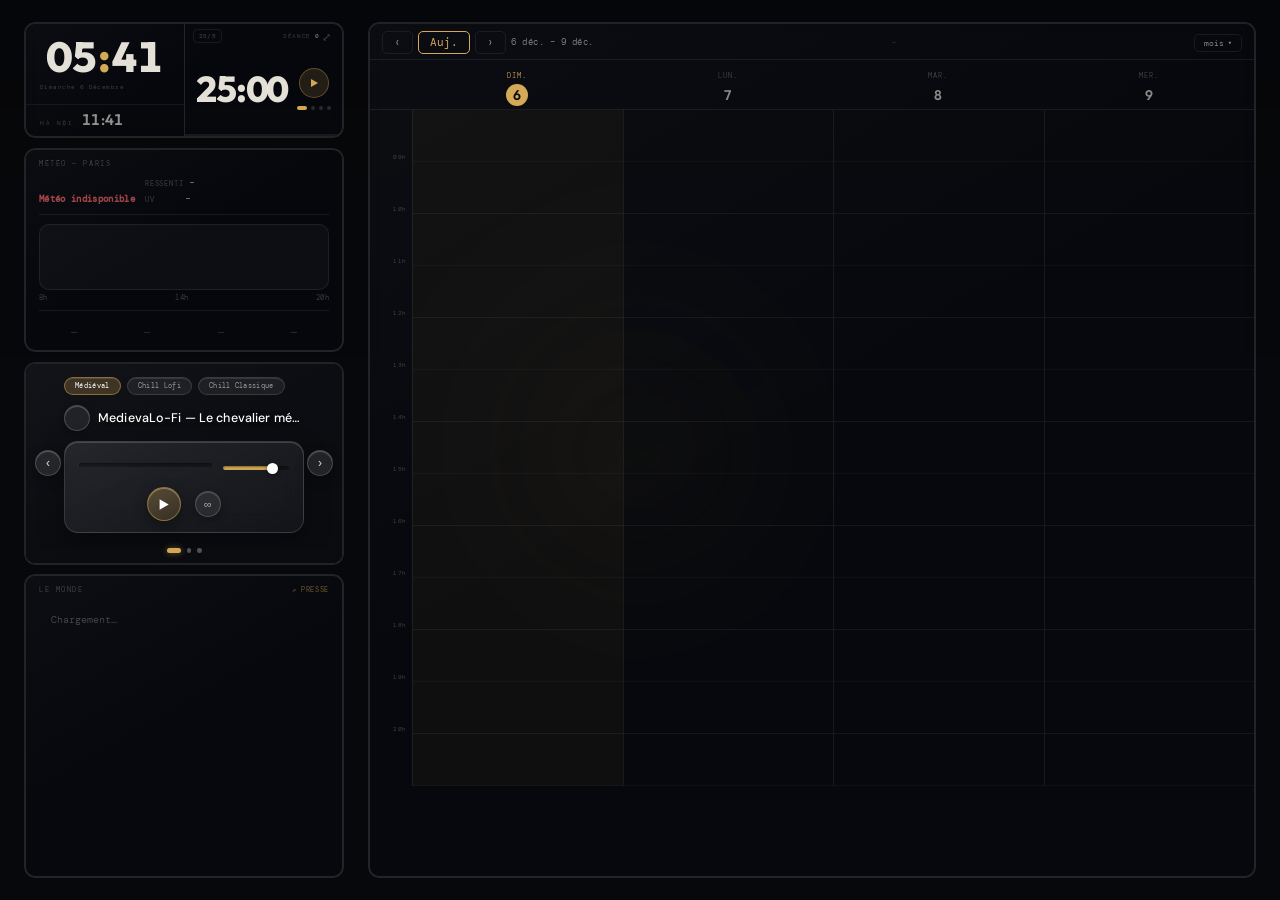
==== commit b3af223a: "Update index.html fzefezf" ====
--- a/index.html
+++ b/index.html
@@ -386,304 +386,6 @@
 .pom-dot.active{background:var(--accent);width:10px;border-radius:2px;}
 
 
-<<<<<<< HEAD
-/* ══ MUSIQUE / PODCAST — carte fractionnée ══ */
-#card-music{
-  flex-shrink:0;
-  overflow:hidden;
-  /* Hauteur réduite à 66.7% (réduction de 1/3) — hauteur seulement */
-  height:66.67%;
-  max-height:66.67%;
-  display:flex;
-  flex-direction:column;
-}
-
-/* Ajustements internes pour la tuile musique réduite */
-#card-music .ci{padding:4px;height:auto;overflow:hidden;}
-#card-music .amt-btn{font-size:6px;padding:3px 7px;}
-#card-music .sc-tab{font-size:10px;padding:4px 8px;}
-#card-music #vol-row{padding:6px;gap:6px;align-items:center;}
-#card-music #yt-play-btn{width:20px;height:20px;}
-#card-music #pod-vol-sl{width:36px;height:2px;}
-#card-music #pod-time,#card-music #pod-status,#card-music #pod-vol-icon{font-size:6px;}
-#card-music #todo-list-name{font-size:7px;}
-#card-music .todo-nav-btn{font-size:16px;padding:0 4px;}
-#card-music .sc-frame{width:100%;height:calc(100% - 70px);max-height:100%;display:block;border:0;}
-#card-music #sc-stack{overflow:hidden;}
-#card-music iframe{max-width:100%;}
-#card-music .ci > *{box-sizing:border-box;}
-#card-music .ci > .scrollable{overflow:auto;}
- 
-#card-music .ci{padding:0;height:auto;} 
-
-/* ── Toggle 2 modes (MUSIQUE / PODCAST) ── */
-#audio-mode-toggle{
-  display:-webkit-box;display:-ms-flexbox;display:flex;
-  -webkit-box-align:center;-ms-flex-align:center;align-items:center;
-  gap:5px;padding:5px 8px;border-bottom:1px solid var(--border);
-}
-.amt-btn{
-  flex:0 1 auto;padding:4px 9px;border-radius:5px;
-  background:transparent;border:1px solid transparent;
-  color:var(--t3);font-family:var(--fm);font-size:7px;letter-spacing:.14em;
-  cursor:pointer;transition:color .2s,background .2s,border-color .2s;
-  -webkit-tap-highlight-color:transparent;white-space:nowrap;
-}
-.amt-btn.active{
-  color:var(--accent);background:rgba(212,168,83,.10);
-  border-color:rgba(212,168,83,.25);
-}
-.amt-btn:hover:not(.active){color:var(--t2);} 
-#amt-matin-dot{
-  -webkit-box-flex:1;-ms-flex:1;flex:1;
-  display:-webkit-box;display:-ms-flexbox;display:flex;
-  -webkit-box-pack:center;-ms-flex-pack:center;justify-content:center;
-  -webkit-box-align:center;-ms-flex-align:center;align-items:center;
-}
-#amt-matin-dot.on::before{
-  content:'';display:inline-block;width:5px;height:5px;
-  border-radius:50%;background:#f0b429;
-  box-shadow:0 0 6px rgba(240,180,41,0.6);
-  -webkit-animation:pulse-matin 2.4s ease-in-out infinite;
-  animation:pulse-matin 2.4s ease-in-out infinite;
-}
-@-webkit-keyframes pulse-matin{0%,100%{opacity:.5;}50%{opacity:1;}}
-@keyframes pulse-matin{0%,100%{opacity:.5;}50%{opacity:1;}}
-/* ── Vues mutuellement exclusives ── */
-.audio-mode{display:none;} 
-.audio-mode.visible{display:block;} 
-
-/* Section YouTube */
-#sc-tabs{
-  display:flex;gap:0;border-bottom:1px solid var(--border);
-  overflow-x:auto;scrollbar-width:none;
-}
-#sc-tabs::-webkit-scrollbar{display:none;}
-.sc-tab{
-  flex:1;padding:5px 6px;
-  font-family:var(--fm);font-size:7px;letter-spacing:.03em;
-  color:var(--t3);background:none;border:none;border-right:1px solid var(--border);
-  cursor:pointer;transition:color .15s,background .15s;
-  -webkit-tap-highlight-color:transparent;white-space:nowrap;text-align:center;
-}
-.sc-tab:last-child{border-right:none;}
-.sc-tab.active{color:var(--accent);background:rgba(212,168,83,.06);} 
-.sc-tab:hover:not(.active){color:var(--t2);} 
-/* Iframes cachées — audio seulement */
-#sc-stack{position:absolute;width:1px;height:1px;overflow:hidden;opacity:0;pointer-events:none;top:0;left:0;} 
-.sc-frame{display:none;width:1px;height:1px;border:none;} 
-.sc-frame.active{display:block;} 
-/* Volume row */
-#vol-row{
-  display:-webkit-box;display:-ms-flexbox;display:flex;
-  -webkit-box-align:center;-ms-flex-align:center;align-items:center;
-  gap:8px;padding:5px 10px;border-top:1px solid var(--border);
-}
-#vol-icon{font-size:11px;color:var(--t3);flex-shrink:0;cursor:pointer;-webkit-user-select:none;user-select:none;}
-#vol-slider{
-  -webkit-box-flex:1;-ms-flex:1;flex:1;
-  -webkit-appearance:none;appearance:none;
-  height:2px;background:var(--border);border-radius:2px;outline:none;cursor:pointer;
-}
-#vol-slider::-webkit-slider-thumb{-webkit-appearance:none;appearance:none;width:10px;height:10px;border-radius:50%;background:var(--accent);cursor:pointer;transition:-webkit-transform .1s;transition:transform .1s;}
-#vol-slider::-webkit-slider-thumb:hover{-webkit-transform:scale(1.3);transform:scale(1.3);} 
-#vol-slider::-moz-range-thumb{width:10px;height:10px;border-radius:50%;background:var(--accent);border:none;cursor:pointer;} 
-#vol-pct{font-family:var(--fm);font-size:7px;color:var(--t3);min-width:24px;text-align:right;} 
-#sc-credit{
-  padding:3px 10px 4px;font-size:7.5px;color:var(--t3);
-  white-space:nowrap;overflow:hidden;text-overflow:ellipsis;font-family:var(--fm);
-}
-#sc-credit a{color:var(--t3);text-decoration:none;} 
-#sc-credit a:hover{color:var(--accent);} 
-
-#local-playlist{display:flex;flex-direction:column;gap:6px;padding-top:6px;max-height:130px;overflow:auto;padding-right:6px}
-#local-playlist .local-track{display:flex;align-items:center;gap:8px;padding:8px 10px;border-radius:10px;background:transparent;border:none;color:var(--t2);font-family:var(--fm);font-size:9px;text-align:left;cursor:pointer;transition:background .12s,color .12s,transform .12s}
-#local-playlist .local-track:hover{background:rgba(255,255,255,0.02);color:var(--t1);transform:translateY(-1px)}
-#local-playlist .local-track.active{background:rgba(212,168,83,0.12);color:var(--t1);font-weight:600}
-#local-playlist .local-track .track-meta{flex:1;overflow:hidden;white-space:nowrap;text-overflow:ellipsis}
-#local-playlist::-webkit-scrollbar{height:6px;width:6px}
-#local-playlist::-webkit-scrollbar-thumb{background:rgba(255,255,255,.06);border-radius:6px}
-#local-playlist::-webkit-scrollbar-track{background:transparent}
-.local-track{
-  cursor:pointer;padding:8px 10px;border-radius:10px;border:1px solid rgba(255,255,255,.04);
-  font-family:var(--fm);font-size:9px;color:var(--t2);background:transparent;display:flex;align-items:center;gap:8px;justify-content:space-between;
-  transition:background .12s,border-color .12s,color .12s,transform .12s;
-}
-.local-track:hover{background:rgba(255,255,255,.03);border-color:rgba(212,168,83,.14);color:var(--t1);transform:translateY(-2px)}
-.local-track.active{background:rgba(212,168,83,.10);border-color:rgba(212,168,83,.28);color:var(--t1);}
-#local-controls{display:flex;align-items:center;gap:10px;}
-#local-controls .amt-btn{width:36px;height:36px;border-radius:50%;display:inline-flex;align-items:center;justify-content:center;padding:0;border:1px solid rgba(255,255,255,.04);background:var(--adim);color:var(--t2);font-size:14px}
-#local-controls .amt-btn:hover{background:rgba(212,168,83,.14);color:var(--t1);transform:translateY(-2px)}
-#local-play-btn{width:46px;height:46px;font-size:18px}
-#local-current-title{font-family:var(--fb);font-size:12px;color:var(--t1)}
-#local-loop-btn.active,#local-shuffle-btn.active{color:var(--accent);background:rgba(212,168,83,.12);border-color:rgba(212,168,83,.25)}
-#local-playlist::-webkit-scrollbar{height:6px;width:6px}
-#local-playlist::-webkit-scrollbar-thumb{background:rgba(255,255,255,.06);border-radius:6px}
-
-
-/* Section Podcast */
-#pod-section{position:relative;} 
-#pod-tabs{
-  display:-webkit-box;display:-ms-flexbox;display:flex;
-  gap:0;border-bottom:1px solid var(--border);overflow-x:auto;scrollbar-width:none;
-}
-#pod-tabs::-webkit-scrollbar{display:none;}
-#pod-info{
-  padding:4px 10px 3px;font-family:var(--fm);font-size:7px;color:var(--t2);
-  white-space:nowrap;overflow:hidden;text-overflow:ellipsis;min-height:16px;
-}
-#pod-info a{color:var(--t2);text-decoration:none;} 
-#pod-info a:hover{color:var(--accent);} 
-#pod-controls{
-  display:-webkit-box;display:-ms-flexbox;display:flex;
-  -webkit-box-align:center;-ms-flex-align:center;align-items:center;
-  gap:7px;padding:4px 10px 5px;
-}
-#pod-play-btn{
-  flex-shrink:0;
-  width:28px;height:28px;border-radius:50%;
-  background:var(--adim);border:1px solid rgba(212,168,83,.30);
-  color:var(--acc);
-  cursor:pointer;transition:background .2s, border-color .2s, opacity .15s;
-  display:-webkit-inline-box;display:-ms-inline-flexbox;display:inline-flex;
-  -webkit-box-align:center;-ms-flex-align:center;align-items:center;
-  -webkit-box-pack:center;-ms-flex-pack:center;justify-content:center;
-  padding:0;
-}
-#pod-play-btn:hover{background:rgba(212,168,83,.22);border-color:rgba(212,168,83,.6);} 
-#pod-play-btn:active{-webkit-transform:scale(.93);transform:scale(.93);} 
-#pod-play-btn svg{display:block;} 
-#pod-prog-wrap{
-  -webkit-box-flex:1;-ms-flex:1;flex:1;
-  height:3px;background:var(--border);border-radius:2px;cursor:pointer;position:relative;overflow:hidden;
-}
-#pod-prog{height:100%;background:var(--accent);border-radius:2px;width:0;-webkit-transition:width .4s linear;transition:width .4s linear;} 
-#pod-time{font-family:var(--fm);font-size:6.5px;color:var(--t3);flex-shrink:0;min-width:50px;text-align:right;} 
-#pod-vol-icon{font-size:10px;color:var(--t3);cursor:pointer;flex-shrink:0;} 
-#pod-vol-sl{
-  flex-shrink:0;width:42px;-webkit-appearance:none;appearance:none;
-  height:2px;background:var(--border);border-radius:2px;outline:none;cursor:pointer;
-}
-#pod-vol-sl::-webkit-slider-thumb{-webkit-appearance:none;appearance:none;width:8px;height:8px;border-radius:50%;background:var(--t3);cursor:pointer;} 
-#pod-vol-sl::-moz-range-thumb{width:8px;height:8px;border-radius:50%;background:var(--t3);border:none;cursor:pointer;} 
-#pod-status{font-family:var(--fm);font-size:6.5px;color:var(--t3);padding:0 10px 4px;min-height:12px;} 
-#audio-mode{display:none}
-
-/* ══ TODO TILE ══ */
-#card-music{ /* min-height retiré : la carte s'adapte au contenu */
-  /* Hauteur réduite appliquée plus haut — règle conservée pour compatibilité */
-} 
-#view-todo{ display:none;flex-direction:column;height:100%;min-height:200px; } 
-#view-music{ display:block;position:relative; } 
-
-/* ── En-tête todo ── */
-#todo-header{
-  display:-webkit-box;display:-ms-flexbox;display:flex;
-  -webkit-box-align:center;-ms-flex-align:center;align-items:center;
-  gap:4px;padding:7px 10px;border-bottom:1px solid var(--border);flex-shrink:0;
-}
-.todo-nav-btn{
-  background:none;border:none;color:var(--t3);cursor:pointer;
-  font-size:18px;line-height:1;padding:0 5px;flex-shrink:0;
-  transition:color .15s,transform .1s;
-}
-.todo-nav-btn:hover{ color:var(--accent);transform:scale(1.2); }
-#todo-list-name{
-  -webkit-box-flex:1;-ms-flex:1;flex:1;text-align:center;
-  font-family:var(--fm);font-size:7.5px;letter-spacing:.18em;
-  text-transform:uppercase;color:var(--accent);
-  white-space:nowrap;overflow:hidden;text-overflow:ellipsis;
-}
-.todo-hdr-btn{
-  background:none;border:1px solid var(--border);border-radius:4px;
-  color:var(--t3);cursor:pointer;font-size:11px;padding:4px 8px;
-  line-height:1;flex-shrink:0;transition:color .15s,border-color .15s;
-  font-family:var(--fm);min-width:26px;text-align:center;
-}
-.todo-hdr-btn:hover{ color:var(--accent);border-color:rgba(212,168,83,.38); }
-
-/* Liste items */
-#todo-items{
-  -webkit-box-flex:1;-ms-flex:1;flex:1;
-  overflow-y:auto;padding:4px 8px 6px;
-  scrollbar-width:none;
-}
-#todo-items::-webkit-scrollbar{ display:none; }
-.todo-item{
-  display:-webkit-box;display:-ms-flexbox;display:flex;
-  -webkit-box-align:flex-start;-ms-flex-align:flex-start;align-items:flex-start;
-  gap:7px;padding:4px 2px;
-  border-bottom:1px solid rgba(255,255,255,.03);
-  border-left:2px solid transparent;
-  transition:border-left-color .15s,background .15s,padding-left .15s;
-}
-.todo-item:last-child{ border-bottom:none; }
-.todo-item:hover{ border-left-color:var(--accent);background:rgba(255,255,255,.015);padding-left:3px; }
-.todo-check{
-  width:15px;height:15px;border-radius:50%;border:1px solid var(--t3);
-  flex-shrink:0;cursor:pointer;margin-top:1px;position:relative;
-  transition:background .15s,border-color .15s,transform .1s;
-}
-.todo-check:hover{ border-color:var(--accent);transform:scale(1.18); }
-.todo-check.checking{ background:rgba(212,168,83,.25);border-color:var(--accent); }
-.todo-check.done{ background:var(--accent);border-color:var(--accent); }
-.todo-check.done::after{
-  content:'✓';position:absolute;top:50%;left:50%;
-  -webkit-transform:translate(-50%,-50%);transform:translate(-50%,-50%);
-  font-size:8px;color:#07080b;line-height:1;
-}
-.todo-text{ -webkit-box-flex:1;-ms-flex:1;flex:1;min-width:0; }
-.todo-title{
-  font-family:var(--fm);font-size:9px;color:var(--t2);
-  line-height:1.45;word-break:break-word;
-}
-.todo-title.done{ text-decoration:line-through;opacity:.3; }
-.todo-due{
-  font-family:var(--fm);font-size:7px;color:var(--t3);
-  white-space:nowrap;flex-shrink:0;margin-top:2px;
-}
-.todo-due.overdue{ color:#e05c5c; }
-.todo-empty{
-  font-family:var(--fm);font-size:8px;color:var(--t3);
-  text-align:center;padding:18px 0;
-}
-
-/* Barre décompte retour todo (5s) */
-#music-return-bar{
-  position:absolute;bottom:0;left:0;height:1px;
-  background:var(--accent);opacity:.45;width:0%;
-}
-
-/* ══ TODOS MODAL ══ */
-#todos-modal{
-  position:fixed;inset:0;z-index:900;
-  display:none;
-  -webkit-box-align:center;-ms-flex-align:center;align-items:center;
-  -webkit-box-pack:center;-ms-flex-pack:center;justify-content:center;
-  padding:16px;
-}
-#todos-modal.open{
-  display:-webkit-box;display:-ms-flexbox;display:flex;
-}
-#todos-modal-bg{
-  position:absolute;inset:0;
-  background:rgba(4,5,9,0.75);
-  -webkit-backdrop-filter:blur(14px) saturate(1.4);
-  backdrop-filter:blur(14px) saturate(1.4);
-  cursor:pointer;
-  animation:bgFadeIn .25s ease both;
-}
-@keyframes bgFadeIn{ from{opacity:0}to{opacity:1} }
-#todos-modal-panel{
-  position:relative;z-index:1;
-  width:min(98vw,1160px);
-  max-height:min(92vh,820px);
-  background:linear-gradient(145deg,rgba(14,16,26,0.98) 0%,rgba(9,11,18,0.99) 100%);
-  border:1px solid rgba(255,255,255,.11);
-  border-top:1px solid rgba(255,255,255,.20);
-  border-radius:14px;
-  overflow:hidden;
-=======
 /* Couleur d'accent selon la phase (travail / pause / grande pause) */
 #card-clock.pom-mode-break #pom-time,
 #pomo-full.pom-mode-break #pomo-full-time{color:var(--blue);}
@@ -706,7 +408,6 @@
    garantit un rendu toujours sombre/transparent même si la capture échoue. */
 #pomo-full{
   position:fixed;inset:0;z-index:500;overflow:hidden;
->>>>>>> d778e7682095a5a55b9e833a24f6a8fb5e3137c5
   display:-webkit-box;display:-ms-flexbox;display:flex;
   -webkit-box-orient:vertical;-webkit-box-direction:normal;
   -ms-flex-direction:column;flex-direction:column;
@@ -738,9 +439,9 @@
   -webkit-transform:scale(1);transform:scale(1);
 }
 #pomo-full-close{
- position:absolute;top:18px;right:18px; /* réaligné bouton fermeture */
+  position:absolute;top:20px;right:22px;
   background:none;border:1px solid rgba(255,255,255,.12);
- color:var(--t3);width:34px;height:34px;border-radius:50%;cursor:pointer;
+  color:var(--t3);width:30px;height:30px;border-radius:50%;cursor:pointer;
   display:-webkit-inline-box;display:-ms-inline-flexbox;display:inline-flex;
   -webkit-box-align:center;-ms-flex-align:center;align-items:center;
   -webkit-box-pack:center;-ms-flex-pack:center;justify-content:center;
@@ -753,7 +454,6 @@
   font-variant-numeric:tabular-nums;
   -webkit-font-feature-settings:"tnum" 1;font-feature-settings:"tnum" 1;
   transition:color .3s;text-align:center;
-  margin-top:40px; /* descend l'heure dans la vue plein écran */
 }
 #pomo-full .pom-prog-track{position:static;width:min(60vw,320px);height:2px;background:rgba(255,255,255,.09);}
 #pomo-full .pom-dots{gap:8px;-webkit-box-pack:center;-ms-flex-pack:center;justify-content:center;}
@@ -827,16 +527,15 @@
   position:absolute;inset:-16px;z-index:0;
   background-image:url('assets/img/music-fallback.png');
   background-size:cover;background-position:center;
-  /* Réduction du flou de la tuile musique → environ 20% de l'original (~2px) */
-  -webkit-filter:blur(2px) saturate(1.1) brightness(.68);
-  filter:blur(2px) saturate(1.1) brightness(.68);
+  -webkit-filter:blur(8px) saturate(1.1) brightness(.68);
+  filter:blur(8px) saturate(1.1) brightness(.68);
 }
 #music-bg-img{
   position:absolute;inset:-16px;z-index:1;
   width:auto;height:auto;max-width:none;
   object-fit:cover;opacity:0;transition:opacity .5s ease;
-  -webkit-filter:blur(2px) saturate(1.15) brightness(.68);
-  filter:blur(2px) saturate(1.15) brightness(.68);
+  -webkit-filter:blur(8px) saturate(1.15) brightness(.68);
+  filter:blur(8px) saturate(1.15) brightness(.68);
 }
 #music-bg-img.loaded{opacity:1;}
 #music-bg-scrim{
@@ -854,8 +553,7 @@
   display:-webkit-inline-box;display:-ms-inline-flexbox;display:inline-flex;
   -webkit-box-align:center;-ms-flex-align:center;align-items:center;
   -webkit-box-pack:center;-ms-flex-pack:center;justify-content:center;
-  /* réduire légèrement le flou pour la pastille */
-  -webkit-backdrop-filter:blur(2px);backdrop-filter:blur(2px);
+  -webkit-backdrop-filter:blur(8px);backdrop-filter:blur(8px);
   box-shadow:inset 0 1px 0 rgba(255,255,255,.22), 0 4px 12px rgba(0,0,0,.35);
   transition:color .15s,background .15s,-webkit-transform .18s;transition:color .15s,background .15s,transform .18s;
 }
@@ -1521,9 +1219,6 @@
                   <svg id="pom-btn-icon" width="10" height="10" viewBox="0 0 10 10" fill="currentColor">
                     <polygon points="2,1 9,5 2,9"/>
                   </svg>
-                </button>
-                <button id="skip-pause-btn" title="Skip Pause" aria-label="Skip Pause" style="margin-left:8px;">
-                  ⏭
                 </button>
                 <div class="pom-dots">
                   <div class="pom-dot active" id="pd0"></div>
@@ -2755,196 +2450,5 @@
      la page").
 ══════════════════════════════════════════ -->
 
-<!-- SETTINGS PANEL (hidden) + GitHub API helpers & calendar layout helpers -->
-<style>
-  /* Settings panel styles */
-  #settings-panel{
-    position:fixed;right:12px;bottom:12px;width:340px;background:linear-gradient(180deg,rgba(12,14,18,.96),rgba(8,9,11,.98));
-    border:1px solid rgba(255,255,255,.06);border-radius:10px;padding:12px;z-index:1200;display:none;box-shadow:0 8px 30px rgba(0,0,0,.6);
-  }
-  #settings-panel h3{margin:0 0 8px;font-family:var(--fm);font-size:12px;color:var(--t1)}
-  #settings-panel label{display:block;font-family:var(--fm);font-size:11px;color:var(--t3);margin-top:8px}
-  #settings-panel input[type=text],#settings-panel textarea,#settings-panel input[type=password]{width:100%;padding:8px;border-radius:6px;border:1px solid rgba(255,255,255,.04);background:transparent;color:var(--t1);box-sizing:border-box}
-  #settings-panel .row{display:flex;gap:8px;margin-top:8px}
-  #settings-panel .btn{margin-top:10px;padding:8px 10px;border-radius:6px;border:1px solid rgba(255,255,255,.06);background:var(--adim);color:var(--t2);cursor:pointer}
-  #settings-toggle{position:fixed;right:12px;bottom:12px;width:40px;height:40px;border-radius:10px;z-index:1199;background:rgba(255,255,255,.04);border:1px solid rgba(255,255,255,.06);display:flex;align-items:center;justify-content:center;cursor:pointer}
-
-  /* calendar event styles (iOS-like pill with left accent) */
-  .cal-event{
-    position:absolute;box-sizing:border-box;padding:6px 8px;border-radius:6px;background:rgba(212,168,83,0.16);color:var(--t1);font-family:var(--fm);font-size:11px;overflow:hidden;white-space:nowrap;text-overflow:ellipsis;
-  }
-  .cal-event .evt-left-accent{position:absolute;left:0;top:0;bottom:0;width:4px;border-radius:6px 0 0 6px;background:var(--accent);opacity:1}
-  .cal-allday-cell .cal-event{position:relative;margin-bottom:6px}
-</style>
-
-<div id="settings-toggle" title="Réglages (cache)">&#9881;</div>
-<div id="settings-panel" aria-hidden="true">
-  <h3>Réglages (cache)</h3>
-  <label>Liens calendrier (iCal URLs, 1 par ligne)</label>
-  <textarea id="settings-cal-links" rows="4" placeholder="https://..."></textarea>
-
-  <label>Couleur accent (hex)</label>
-  <input id="settings-accent" type="text" placeholder="#d4a853" />
-
-  <label>Token GitHub (optionnel — pour sauvegarde serveur)</label>
-  <input id="settings-github-token" type="password" placeholder="ghp_xxx — Ne pas committer" />
-
-  <div class="row">
-    <button id="settings-save" class="btn">Sauvegarder</button>
-    <button id="settings-close" class="btn">Fermer</button>
-  </div>
-  <div style="margin-top:8px;font-size:11px;color:var(--t3)">Note : le token n'est pas stocké dans le repo. Configurez un token avec droits repo (push) si vous voulez activer la sauvegarde serveur via l'API GitHub.</div>
-</div>
-
-<script>
-/* --- GitHub helper: read/update JSON file in repo ---
-   Requires: owner, repo, path, token (token handled by user via settings panel)
-   This is a minimal implementation using the REST API v3 (contents endpoint).
-*/
-const GH_OWNER = 'plfruleux';
-const GH_REPO = 'Dashboard';
-const GH_STATE_PATH = 'data/pomodoro_state.json';
-const GH_SETTINGS_PATH = 'data/settings.json';
-
-async function ghGetFile(path, token){
-  const url = `https://api.github.com/repos/${GH_OWNER}/${GH_REPO}/contents/${path}`;
-  const res = await fetch(url, {headers: token ? {Authorization: 'token '+token} : {}});
-  if(!res.ok) throw new Error('ghGetFile: '+res.status+' '+await res.text());
-  return res.json();
-}
-
-async function ghPutFile(path, contentObj, message, token){
-  // get existing to retrieve sha (if exists)
-  let sha = null;
-  try{ const existing = await ghGetFile(path, token); sha = existing.sha; }catch(e){ /* file may not exist */ }
-  const payload = {
-    message: message || 'Update via Dashboard UI',
-    content: btoa(unescape(encodeURIComponent(JSON.stringify(contentObj, null, 2)))),
-  };
-  if(sha) payload.sha = sha;
-  const url = `https://api.github.com/repos/${GH_OWNER}/${GH_REPO}/contents/${path}`;
-  const res = await fetch(url, {method:'PUT', headers: {Authorization: 'token '+token, 'Content-Type':'application/json'}, body: JSON.stringify(payload)});
-  if(!res.ok) throw new Error('ghPutFile: '+res.status+' '+await res.text());
-  return res.json();
-}
-
-/* --- Settings panel behaviour --- */
-document.getElementById('settings-toggle').addEventListener('click', function(){
-  const p = document.getElementById('settings-panel');
-  if(p.style.display === 'block'){ p.style.display='none'; p.setAttribute('aria-hidden','true'); }
-  else { p.style.display='block'; p.setAttribute('aria-hidden','false'); }
-});
-document.getElementById('settings-close').addEventListener('click', function(){
-  document.getElementById('settings-panel').style.display='none';
-});
-
-document.getElementById('settings-save').addEventListener('click', async function(){
-  const links = document.getElementById('settings-cal-links').value.trim().split(/\n+/).filter(Boolean);
-  const accent = document.getElementById('settings-accent').value.trim() || '#d4a853';
-  const token = document.getElementById('settings-github-token').value.trim();
-  const settings = {calendarLinks: links, accent: accent};
-
-  // Try to save to GitHub if token provided
-  if(token){
-    try{
-      await ghPutFile(GH_SETTINGS_PATH, settings, 'Update settings from dashboard UI', token);
-      alert('Settings sauvegardés dans le repo.');
-    }catch(e){
-      console.error(e); alert('Erreur sauvegarde serveur: '+e.message);
-    }
-  }else{
-    // fallback: localStorage
-    localStorage.setItem('dashboard_settings', JSON.stringify(settings));
-    alert('Settings sauvegardés localement (localStorage).');
-  }
-});
-
-/* --- Pomodoro server-backed helpers --- */
-async function loadPomodoroState(token){
-  try{
-    const data = await ghGetFile(GH_STATE_PATH, token);
-    const json = JSON.parse(decodeURIComponent(escape(atob(data.content))));
-    return json;
-  }catch(e){
-    // fallback default
-    return {remaining:1500,running:false,sessionCount:0};
-  }
-}
-async function savePomodoroState(state, token){
-  if(!token) { localStorage.setItem('pomo_state', JSON.stringify(state)); return; }
-  try{
-    await ghPutFile(GH_STATE_PATH, state, 'Update pomodoro state', token);
-  }catch(e){ console.error('savePomodoroState', e); throw e; }
-}
-
-/* --- Skip pause button handler --- */
-document.getElementById('skip-pause-btn').addEventListener('click', async function(){
-  // Minimal integration: call app's skip logic if present, otherwise update state on server
-  try{
-    if(typeof window.skipPomodoroPause === 'function'){ window.skipPomodoroPause(); return; }
-    const token = document.getElementById('settings-github-token').value.trim();
-    const st = await loadPomodoroState(token);
-    // naive: set running true and remaining to work duration (e.g., 25min)
-    st.running = true; st.remaining = 25*60; st.currentPhase = 'work';
-    if(typeof savePomodoroState === 'function') await savePomodoroState(st, token);
-    else await savePomodoroState(st, token);
-    alert('Pause passée.');
-  }catch(e){ console.error(e); alert('Erreur skip pause: '+e.message); }
-});
-
-/* --- Calendar layout helper: compute juxtaposed layout for overlapping events ---
-   events: array of {id,start, end, allDay, el}
-   container: element where events are absolutely positioned
-   This function assigns style left/width in % and top/height in px (caller responsible for top/height)
-*/
-function layoutEventsJuxtapose(events){
-  // sort by start
-  events.sort((a,b)=>a.start - b.start);
-  const groups = [];
-  events.forEach(ev=>{
-    let placed=false;
-    for(const g of groups){
-      // if ev starts after all events in group end -> not overlapping
-      if(ev.start >= g.maxEnd){
-        continue;
-      }
-      // if overlaps with group -> add
-      if(ev.start < g.maxEnd){ g.items.push(ev); g.maxEnd = Math.max(g.maxEnd, ev.end); placed=true; break; }
-    }
-    if(!placed) groups.push({items:[ev], maxEnd:ev.end});
-  });
-
-  // For each group, perform column layout
-  groups.forEach(group=>{
-    const cols = [];
-    group.items.forEach(ev=>{
-      // find first column where no overlap
-      let placed=false;
-      for(let i=0;i<cols.length;i++){
-        if(ev.start >= cols[i]){ // no overlap
-          cols[i]=ev.end; ev.col=i; placed=true; break;
-        }
-      }
-      if(!placed){ ev.col = cols.length; cols.push(ev.end); }
-      ev.totalCols = cols.length; // this will be approximate; adjust below
-    });
-    // fix totalCols for each event (max cols used)
-    const total = cols.length;
-    group.items.forEach(ev=> ev.totalCols = total);
-
-    // apply styles
-    group.items.forEach(ev=>{
-      const leftPct = (ev.col / ev.totalCols) * 100;
-      const widthPct = (1 / ev.totalCols) * 100;
-      if(ev.el){
-        ev.el.style.left = leftPct+'%';
-        ev.el.style.width = widthPct+'%';
-      }
-    });
-  });
-}
-
-/* --- Small note for the AI/human deployer: see in-file instructions below --- */
-</script>
-
+</body>
 </html>
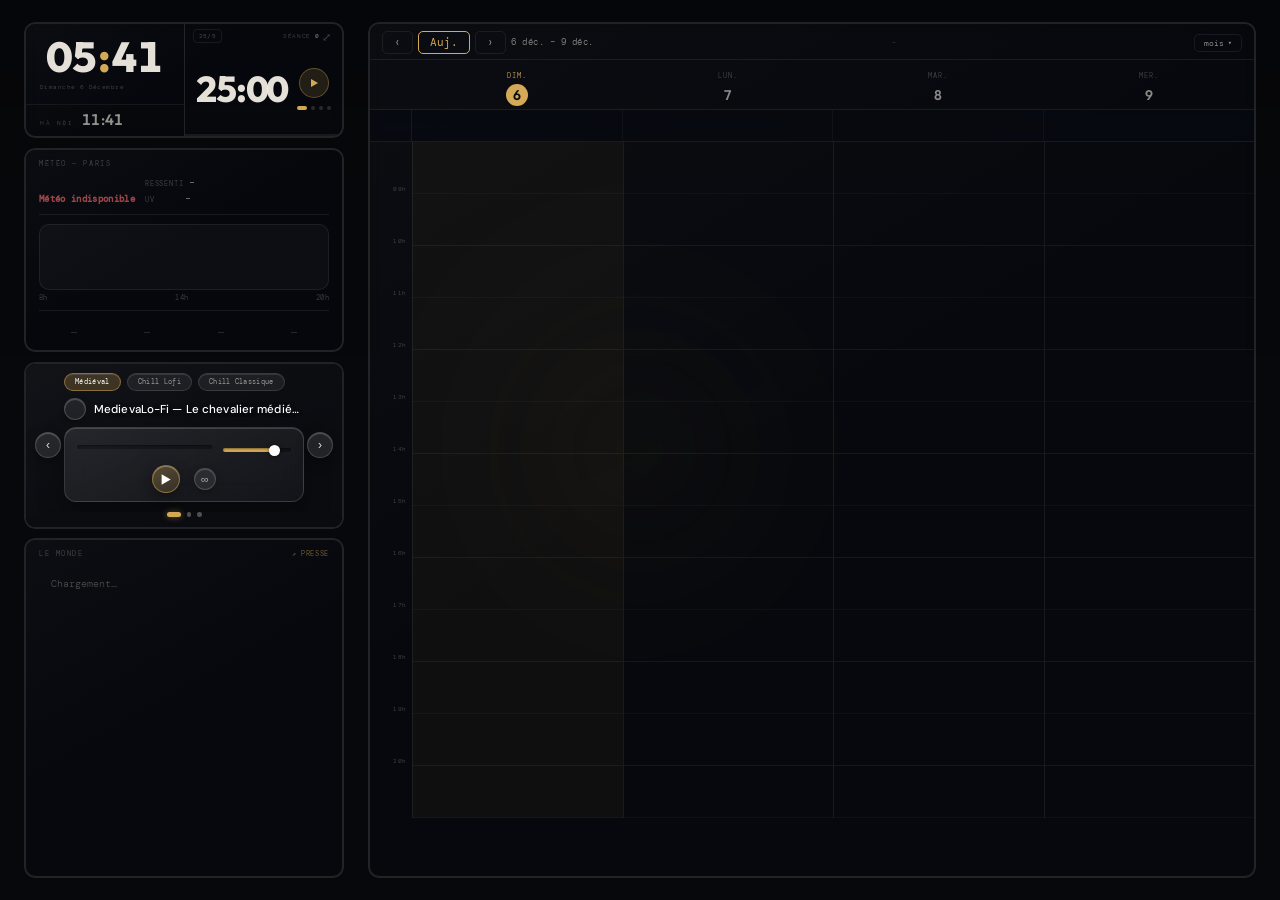
==== commit 5f41455d: "Update print statement from 'Hello' to 'Goodbye'" ====
--- a/index.html
+++ b/index.html
@@ -380,6 +380,19 @@
 }
 #pom-btn:hover{background:rgba(212,168,83,.22);border-color:rgba(212,168,83,.65);} 
 #pom-btn svg{display:block;}
+.pom-skip-btn{
+  display:none;width:22px;height:22px;border-radius:50%;
+  background:rgba(255,255,255,.06);border:1px solid rgba(255,255,255,.14);
+  color:rgba(240,236,228,.6);cursor:pointer;flex-shrink:0;
+  -webkit-box-align:center;-ms-flex-align:center;align-items:center;
+  -webkit-box-pack:center;-ms-flex-pack:center;justify-content:center;
+  transition:color .15s,border-color .15s,-webkit-transform .12s;transition:color .15s,border-color .15s,transform .12s;
+}
+.pom-skip-btn svg{display:block;}
+.pom-skip-btn:hover{color:var(--accent);border-color:rgba(212,168,83,.4);}
+.pom-skip-btn:active{-webkit-transform:scale(.9);transform:scale(.9);}
+#card-clock.pom-mode-break .pom-skip-btn,
+#card-clock.pom-mode-long .pom-skip-btn{display:-webkit-inline-box;display:-ms-inline-flexbox;display:inline-flex;}
 .pom-dots{display:-webkit-box;display:-ms-flexbox;display:flex;gap:4px;}
 .pom-dot{width:4px;height:4px;border-radius:50%;background:rgba(240,236,228,.15);transition:all .4s;} 
 .pom-dot.done{background:rgba(240,236,228,.35);} 
@@ -439,14 +452,16 @@
   -webkit-transform:scale(1);transform:scale(1);
 }
 #pomo-full-close{
-  position:absolute;top:20px;right:22px;
+  position:absolute;top:18px;right:18px;
   background:none;border:1px solid rgba(255,255,255,.12);
   color:var(--t3);width:30px;height:30px;border-radius:50%;cursor:pointer;
+  padding:0;line-height:1;
   display:-webkit-inline-box;display:-ms-inline-flexbox;display:inline-flex;
   -webkit-box-align:center;-ms-flex-align:center;align-items:center;
   -webkit-box-pack:center;-ms-flex-pack:center;justify-content:center;
-  font-size:13px;transition:color .15s,border-color .15s,-webkit-transform .15s;transition:color .15s,border-color .15s,transform .15s;
-}
+  font-size:12px;transition:color .15s,border-color .15s,-webkit-transform .15s;transition:color .15s,border-color .15s,transform .15s;
+}
+#pomo-full-close span{display:block;-webkit-transform:translateY(-.5px);transform:translateY(-.5px);}
 #pomo-full-close:hover{color:var(--accent);border-color:rgba(212,168,83,.4);-webkit-transform:rotate(90deg);transform:rotate(90deg);}
 #pomo-full-time{
   font-family:var(--fd);font-size:min(24vw,220px);font-weight:800;
@@ -472,6 +487,19 @@
   margin-top:4px;
 }
 #pomo-full-btn:hover{background:rgba(212,168,83,.22);-webkit-transform:scale(1.06);transform:scale(1.06);}
+.pomo-full-controls-row{
+  display:-webkit-box;display:-ms-flexbox;display:flex;
+  -webkit-box-align:center;-ms-flex-align:center;align-items:center;
+  -webkit-box-pack:center;-ms-flex-pack:center;justify-content:center;
+  gap:14px;
+}
+.pom-skip-btn-full{
+  width:36px;height:36px;
+  background:rgba(255,255,255,.08);border:1px solid rgba(255,255,255,.16);
+}
+#pomo-full .pom-skip-btn{display:none;}
+#pomo-full.pom-mode-break .pom-skip-btn,
+#pomo-full.pom-mode-long .pom-skip-btn{display:-webkit-inline-box;display:-ms-inline-flexbox;display:inline-flex;}
 
 /* Widget « lecture en cours », style iOS : pilule de verre compacte, centrée */
 #pomo-music-widget{
@@ -507,7 +535,7 @@
 #pomo-music-playbtn svg{display:block;}
 
 #pomo-full-clock{
-  position:absolute;bottom:22px;left:0;right:0;text-align:center;
+  position:absolute;bottom:9px;left:0;right:0;text-align:center;
   font-family:var(--fm);font-size:10px;letter-spacing:.12em;color:var(--t3);
 }
 
@@ -527,15 +555,15 @@
   position:absolute;inset:-16px;z-index:0;
   background-image:url('assets/img/music-fallback.png');
   background-size:cover;background-position:center;
-  -webkit-filter:blur(8px) saturate(1.1) brightness(.68);
-  filter:blur(8px) saturate(1.1) brightness(.68);
+  -webkit-filter:blur(1.6px) saturate(1.1) brightness(.68);
+  filter:blur(1.6px) saturate(1.1) brightness(.68);
 }
 #music-bg-img{
   position:absolute;inset:-16px;z-index:1;
   width:auto;height:auto;max-width:none;
   object-fit:cover;opacity:0;transition:opacity .5s ease;
-  -webkit-filter:blur(8px) saturate(1.15) brightness(.68);
-  filter:blur(8px) saturate(1.15) brightness(.68);
+  -webkit-filter:blur(1.6px) saturate(1.15) brightness(.68);
+  filter:blur(1.6px) saturate(1.15) brightness(.68);
 }
 #music-bg-img.loaded{opacity:1;}
 #music-bg-scrim{
@@ -572,10 +600,10 @@
 }
 .music-page{
   -webkit-box-flex:0;-ms-flex:0 0 33.3333%;flex:0 0 33.3333%;width:33.3333%;
-  padding:13px 38px 15px;
+  padding:9px 38px 10px;
   display:-webkit-box;display:-ms-flexbox;display:flex;
   -webkit-box-orient:vertical;-webkit-box-direction:normal;
-  -ms-flex-direction:column;flex-direction:column;gap:10px;
+  -ms-flex-direction:column;flex-direction:column;gap:7px;
   box-sizing:border-box;
 }
 
@@ -608,7 +636,7 @@
   gap:8px;min-width:0;
 }
 .music-avatar{
-  width:26px;height:26px;border-radius:50%;flex-shrink:0;
+  width:22px;height:22px;border-radius:50%;flex-shrink:0;
   background-size:cover;background-position:center;
   background-color:rgba(255,255,255,.08);
   border:1px solid rgba(255,255,255,.18);
@@ -616,10 +644,10 @@
   display:-webkit-box;display:-ms-flexbox;display:flex;
   -webkit-box-align:center;-ms-flex-align:center;align-items:center;
   -webkit-box-pack:center;-ms-flex-pack:center;justify-content:center;
-  font-size:11px;color:rgba(255,255,255,.5);
+  font-size:10px;color:rgba(255,255,255,.5);
 }
 .music-title{
-  font-family:var(--fb);font-size:12.5px;font-weight:500;color:#fff;
+  font-family:var(--fb);font-size:11.5px;font-weight:500;color:#fff;
   white-space:nowrap;overflow:hidden;text-overflow:ellipsis;min-width:0;
   text-shadow:0 1px 6px rgba(0,0,0,.45);
   letter-spacing:.01em;
@@ -629,13 +657,13 @@
 .music-panel{
   background:linear-gradient(155deg, rgba(255,255,255,.10) 0%, rgba(255,255,255,.04) 100%);
   border:1px solid rgba(255,255,255,.14);
-  border-radius:14px;
-  padding:12px 14px 11px;
+  border-radius:12px;
+  padding:8px 12px 8px;
   -webkit-backdrop-filter:blur(12px) saturate(1.25);backdrop-filter:blur(12px) saturate(1.25);
   box-shadow:inset 0 1px 0 rgba(255,255,255,.16), 0 10px 26px rgba(0,0,0,.36);
   display:-webkit-box;display:-ms-flexbox;display:flex;
   -webkit-box-orient:vertical;-webkit-box-direction:normal;
-  -ms-flex-direction:column;flex-direction:column;gap:12px;
+  -ms-flex-direction:column;flex-direction:column;gap:8px;
   margin-top:auto;
 }
 
@@ -688,7 +716,7 @@
   gap:14px;
 }
 .music-play-btn{
-  width:34px;height:34px;border-radius:50%;flex-shrink:0;
+  width:28px;height:28px;border-radius:50%;flex-shrink:0;
   background:linear-gradient(155deg, rgba(212,168,83,.32), rgba(212,168,83,.16));
   border:1px solid rgba(212,168,83,.5);
   color:#fff;cursor:pointer;
@@ -704,7 +732,7 @@
 
 .music-loop-btn{
   flex-shrink:0;background:rgba(255,255,255,.08);border:1px solid rgba(255,255,255,.16);color:rgba(255,255,255,.6);
-  width:26px;height:26px;border-radius:50%;font-size:11px;cursor:pointer;
+  width:22px;height:22px;border-radius:50%;font-size:11px;cursor:pointer;
   display:-webkit-inline-box;display:-ms-inline-flexbox;display:inline-flex;
   -webkit-box-align:center;-ms-flex-align:center;align-items:center;
   -webkit-box-pack:center;-ms-flex-pack:center;justify-content:center;
@@ -1090,7 +1118,133 @@
   letter-spacing:.05em;white-space:nowrap;
 }
 
-/* ── Bouton debug caché ── */
+/* ── Bouton réglages calendrier — caché, comme l'ancien bouton debug ── */
+#cal-settings-btn{
+  position:absolute;bottom:6px;right:8px;z-index:20;
+  width:16px;height:16px;border-radius:50%;
+  background:rgba(255,255,255,0.04);border:1px solid rgba(255,255,255,0.08);
+  color:rgba(240,236,228,.4);cursor:pointer;
+  font-size:8px;line-height:1;padding:0;
+  display:-webkit-inline-box;display:-ms-inline-flexbox;display:inline-flex;
+  -webkit-box-align:center;-ms-flex-align:center;align-items:center;
+  -webkit-box-pack:center;-ms-flex-pack:center;justify-content:center;
+  opacity:0;transition:opacity .3s,background .2s,border-color .2s,-webkit-transform .3s;transition:opacity .3s,background .2s,border-color .2s,transform .3s;
+}
+#card-cal:hover #cal-settings-btn{opacity:1;}
+#cal-settings-btn:hover{background:rgba(212,168,83,.18);border-color:var(--accent);color:var(--accent);-webkit-transform:rotate(45deg);transform:rotate(45deg);}
+
+/* ── Panneau de réglages calendrier ── */
+#cal-settings-modal{
+  position:fixed;inset:0;z-index:900;
+  display:none;
+  -webkit-box-align:center;-ms-flex-align:center;align-items:center;
+  -webkit-box-pack:center;-ms-flex-pack:center;justify-content:center;
+  padding:16px;
+}
+#cal-settings-modal.open{display:-webkit-box;display:-ms-flexbox;display:flex;}
+#cal-settings-bg{
+  position:absolute;inset:0;background:rgba(4,5,9,0.75);
+  -webkit-backdrop-filter:blur(14px) saturate(1.3);backdrop-filter:blur(14px) saturate(1.3);
+  cursor:pointer;
+}
+#cal-settings-panel{
+  position:relative;z-index:1;width:min(94vw,440px);max-height:min(88vh,640px);
+  background:linear-gradient(150deg,rgba(14,16,26,0.98) 0%,rgba(9,11,18,0.99) 100%);
+  border:1px solid rgba(255,255,255,.12);border-top:1px solid rgba(255,255,255,.20);
+  border-radius:14px;overflow:hidden;
+  display:-webkit-box;display:-ms-flexbox;display:flex;
+  -webkit-box-orient:vertical;-webkit-box-direction:normal;-ms-flex-direction:column;flex-direction:column;
+  box-shadow:0 32px 80px rgba(0,0,0,.75), 0 0 0 1px rgba(212,168,83,.06);
+}
+.cs-hdr{
+  display:-webkit-box;display:-ms-flexbox;display:flex;
+  -webkit-box-align:center;-ms-flex-align:center;align-items:center;
+  -webkit-box-pack:justify;-ms-flex-pack:justify;justify-content:space-between;
+  padding:13px 16px;border-bottom:1px solid rgba(255,255,255,.08);
+  font-family:var(--fm);font-size:9px;letter-spacing:.14em;text-transform:uppercase;color:var(--t1);
+  flex-shrink:0;
+}
+#cal-settings-close{
+  background:rgba(255,255,255,.05);border:1px solid rgba(255,255,255,.1);color:var(--t3);
+  width:24px;height:24px;border-radius:50%;cursor:pointer;font-size:11px;
+  display:-webkit-inline-box;display:-ms-inline-flexbox;display:inline-flex;
+  -webkit-box-align:center;-ms-flex-align:center;align-items:center;
+  -webkit-box-pack:center;-ms-flex-pack:center;justify-content:center;
+  transition:color .15s,border-color .15s,-webkit-transform .15s;transition:color .15s,border-color .15s,transform .15s;
+}
+#cal-settings-close:hover{color:var(--accent);border-color:rgba(212,168,83,.4);-webkit-transform:rotate(90deg);transform:rotate(90deg);}
+.cs-body{
+  padding:14px 16px 16px;overflow-y:auto;-webkit-box-flex:1;-ms-flex:1;flex:1;
+  scrollbar-width:thin;scrollbar-color:rgba(255,255,255,.12) transparent;
+}
+.cs-section-lbl{
+  font-family:var(--fm);font-size:7px;letter-spacing:.16em;text-transform:uppercase;
+  color:var(--t3);margin-bottom:8px;
+}
+#cs-cal-list{display:-webkit-box;display:-ms-flexbox;display:flex;-webkit-box-orient:vertical;-webkit-box-direction:normal;-ms-flex-direction:column;flex-direction:column;gap:7px;margin-bottom:9px;}
+.cs-cal-row{
+  display:-webkit-box;display:-ms-flexbox;display:flex;
+  -webkit-box-align:center;-ms-flex-align:center;align-items:center;
+  gap:6px;background:rgba(255,255,255,.03);border:1px solid rgba(255,255,255,.08);
+  border-radius:8px;padding:6px 7px;
+}
+.cs-cal-row input[type="color"]{
+  width:20px;height:20px;border:none;border-radius:50%;flex-shrink:0;
+  cursor:pointer;background:none;padding:0;
+}
+.cs-cal-row input[type="color"]::-webkit-color-swatch-wrapper{padding:0;border-radius:50%;}
+.cs-cal-row input[type="color"]::-webkit-color-swatch{border:1px solid rgba(255,255,255,.3);border-radius:50%;}
+.cs-cal-label{
+  width:64px;flex-shrink:0;background:rgba(255,255,255,.04);border:1px solid rgba(255,255,255,.08);
+  border-radius:5px;color:var(--t1);font-family:var(--fb);font-size:10px;padding:5px 6px;outline:none;
+}
+.cs-cal-url{
+  -webkit-box-flex:1;-ms-flex:1;flex:1;min-width:0;
+  background:rgba(255,255,255,.04);border:1px solid rgba(255,255,255,.08);
+  border-radius:5px;color:var(--t2);font-family:var(--fm);font-size:8.5px;padding:5px 6px;outline:none;
+}
+.cs-cal-label:focus,.cs-cal-url:focus,.cs-input:focus{border-color:rgba(212,168,83,.4);}
+.cs-cal-remove{
+  flex-shrink:0;background:none;border:none;color:var(--t3);cursor:pointer;font-size:13px;
+  width:20px;height:20px;display:-webkit-inline-box;display:-ms-inline-flexbox;display:inline-flex;
+  -webkit-box-align:center;-ms-flex-align:center;align-items:center;-webkit-box-pack:center;-ms-flex-pack:center;justify-content:center;
+  transition:color .15s;
+}
+.cs-cal-remove:hover{color:#e05c5c;}
+.cs-btn-ghost{
+  background:rgba(255,255,255,.05);border:1px solid rgba(255,255,255,.12);color:var(--t2);
+  font-family:var(--fm);font-size:8px;letter-spacing:.06em;border-radius:7px;
+  padding:7px 10px;cursor:pointer;transition:color .15s,border-color .15s,background .15s;width:100%;
+}
+.cs-btn-ghost:hover{color:var(--t1);background:rgba(255,255,255,.08);}
+.cs-divider{height:1px;background:rgba(255,255,255,.08);margin:14px 0;}
+.cs-row{margin-bottom:7px;}
+.cs-input{
+  width:100%;background:rgba(255,255,255,.04);border:1px solid rgba(255,255,255,.09);
+  border-radius:6px;color:var(--t1);font-family:var(--fm);font-size:9px;
+  padding:7px 9px;outline:none;box-sizing:border-box;
+}
+.cs-hint{
+  font-family:var(--fb);font-size:8.5px;line-height:1.5;color:var(--t3);
+  margin:6px 0 12px;
+}
+.cs-actions{display:-webkit-box;display:-ms-flexbox;display:flex;gap:8px;margin-top:4px;}
+.cs-btn-primary{
+  -webkit-box-flex:1;-ms-flex:1;flex:1;
+  background:rgba(212,168,83,.16);border:1px solid rgba(212,168,83,.4);color:var(--accent);
+  font-family:var(--fm);font-size:8px;letter-spacing:.06em;border-radius:7px;
+  padding:8px 10px;cursor:pointer;transition:background .15s,-webkit-transform .1s;transition:background .15s,transform .1s;
+}
+.cs-btn-primary:hover{background:rgba(212,168,83,.26);}
+.cs-btn-primary:active,.cs-btn-ghost:active{-webkit-transform:scale(.97);transform:scale(.97);}
+#cs-status{
+  margin-top:10px;font-family:var(--fm);font-size:8px;color:var(--t3);line-height:1.5;
+  min-height:12px;white-space:pre-wrap;
+}
+#cs-status.is-error{color:#e07a7a;}
+#cs-status.is-ok{color:#7ec98f;}
+
+
 #debug-btn{
   position:fixed;bottom:8px;left:10px;z-index:100;
   width:16px;height:16px;border-radius:50%;
@@ -1129,6 +1283,103 @@
 </style>
 </head>
 <body>
+
+<!--
+════════════════════════════════════════════════════════════════════════
+  TUTORIEL SYNCHRONISATION CALENDRIER — À L'ATTENTION DE L'IA/DEV QUI
+  PREND LE RELAIS CÔTÉ GITHUB
+════════════════════════════════════════════════════════════════════════
+
+CONTEXTE / POURQUOI CE SYSTÈME EXISTE
+--------------------------------------
+Cette page affiche un calendrier 4 jours alimenté par des flux iCloud
+publiés (ICS). Problème : ces flux ne renvoient pas d'en-têtes CORS, donc
+un fetch() direct depuis le JavaScript de CETTE page échouera toujours,
+quoi qu'on fasse côté navigateur. Il n'y a pas de contournement propre
+purement client. La solution retenue : un job GitHub Actions planifié
+récupère les flux ICS côté serveur (le runner GitHub, pas le navigateur),
+les convertit en JSON, et committe ce JSON dans le dépôt. La page se
+contente ensuite de fetch('data/calendar.json') — même origine que la
+page (GitHub Pages), donc zéro souci CORS.
+
+FICHIERS DÉJÀ FOURNIS DANS CE DÉPÔT (rien à écrire, juste à activer)
+--------------------------------------------------------------------
+  .github/workflows/sync-calendars.yml   → le workflow planifié
+  scripts/sync-calendars.js              → le script Node qui fait le travail
+  package.json                           → dépendance (node-ical)
+  calendars.json                         → config (liste des flux ICS + couleurs)
+  data/calendar.json                     → sortie générée (placeholder vide au départ)
+
+ÉTAPES DE MISE EN ROUTE (à faire une fois, sur github.com)
+-------------------------------------------------------------
+1. Vérifier que les Actions sont activées sur le dépôt :
+   Settings → Actions → General → "Allow all actions and reusable
+   workflows" doit être coché. C'est activé par défaut sur un dépôt
+   dont l'utilisateur est propriétaire, donc probablement déjà bon.
+
+2. Vérifier les permissions d'écriture du workflow :
+   Settings → Actions → General → tout en bas, section "Workflow
+   permissions" → sélectionner "Read and write permissions".
+   Sans ça, l'étape de commit automatique (stefanzweifel/git-auto-commit-action)
+   dans le workflow échouera avec une erreur 403 lors du push.
+
+3. Pousser ces fichiers sur la branche utilisée par GitHub Pages (main,
+   sauf configuration différente). Rien d'autre à faire pour que le
+   pipeline tourne : le premier déclenchement aura lieu au prochain cron
+   (max 20 min), ou peut être lancé immédiatement via l'onglet Actions
+   du dépôt → sélectionner "Sync calendars" → bouton "Run workflow".
+
+4. Vérifier que ça fonctionne :
+   Onglet Actions du dépôt → le run "Sync calendars" doit passer au vert.
+   Si un calendrier échoue (mauvaise URL, flux non public…), le script
+   log un "ECHEC" pour cette source mais continue les autres — vérifier
+   les logs du run si data/calendar.json reste vide de façon inattendue.
+
+5. Alimenter calendars.json avec de vrais flux :
+   Deux façons, au choix :
+     a) Manuellement : éditer calendars.json à la racine du dépôt,
+        ajouter des entrées { "url": "...", "label": "...", "color": "#hex" }
+        dans le tableau "calendars", commit. Le push déclenche
+        automatiquement une synchronisation (voir le "on: push" du
+        workflow).
+     b) Depuis le panneau de réglages caché de la page (icône ⚙ en bas à
+        droite de la carte calendrier) : coller les URLs ICS + couleurs,
+        renseigner "owner/repo" + une branche + un Personal Access Token
+        (fine-grained, scope Contents: Read/Write + Actions: Read/Write,
+        limité à CE dépôt — créé sur
+        github.com/settings/personal-access-tokens/new), puis
+        "Enregistrer sur GitHub". Ce bouton committe calendars.json via
+        l'API GitHub Contents directement depuis le navigateur. Le bouton
+        "Synchroniser maintenant" à côté déclenche le workflow tout de
+        suite (workflow_dispatch via l'API Actions) plutôt que d'attendre
+        le prochain cron.
+
+   Pour obtenir l'URL ICS d'un calendrier iCloud : app Calendrier (Mac) →
+   clic droit sur le calendrier → "Partager le calendrier" → cocher
+   "Calendrier public" → copier le lien (commence par webcal://, à
+   remplacer par https:// — les deux pointent vers le même flux, https
+   est juste plus simple à fetch en Node).
+
+LIMITES CONNUES À GARDER EN TÊTE
+----------------------------------
+- Un calendrier iCloud "public" est accessible à quiconque a le lien.
+  S'il est commité dans calendars.json sur un dépôt PUBLIC (nécessaire
+  pour GitHub Pages gratuit), l'URL du flux est techniquement visible
+  dans l'historique git. Le contenu des événements (data/calendar.json)
+  l'est aussi. Ce n'est pas indexé nulle part, mais ce n'est pas privé
+  au sens strict.
+- Le token personnel collé dans le panneau de réglages est stocké en
+  clair dans le localStorage du navigateur utilisé — jamais transmis
+  ailleurs qu'à l'API GitHub, mais à ne pas saisir sur un poste partagé.
+- Le cron GitHub Actions ("*/20 * * * *") est une fréquence indicative :
+  GitHub peut retarder les crons de plusieurs minutes en période de
+  forte charge sur la plateforme — comportement documenté, pas un bug
+  du workflow ci-joint.
+- Le calendrier ne conserve que la fenêtre définie dans calendars.json
+  (windowDaysPast / windowDaysFuture, 1 jour passé / 14 jours futurs par
+  défaut) pour garder data/calendar.json léger — pas un historique complet.
+════════════════════════════════════════════════════════════════════════
+-->
 
 <!-- ══════════════════════════════════════════════
    ⚙️  CONFIGURATION
@@ -1220,6 +1471,9 @@
                     <polygon points="2,1 9,5 2,9"/>
                   </svg>
                 </button>
+                <button id="pom-skip-btn" class="pom-skip-btn" title="Passer la pause">
+                  <svg width="9" height="9" viewBox="0 0 10 10" fill="currentColor"><polygon points="1,1 6,5 1,9"/><rect x="7" y="1" width="2" height="8"/></svg>
+                </button>
                 <div class="pom-dots">
                   <div class="pom-dot active" id="pd0"></div>
                   <div class="pom-dot" id="pd1"></div>
@@ -1412,10 +1666,54 @@
       </div>
     </div>
     <div id="cal-days-bar"><div></div></div>
+    <div id="cal-allday-bar"></div>
     <div id="cal-body">
       <div id="cal-grid"></div>
     </div>
+    <button id="cal-settings-btn" title="Réglages calendrier" aria-label="Réglages calendrier">&#9881;</button>
   </div><!-- /card-cal -->
+
+  <!-- ══ RÉGLAGES CALENDRIER (panneau caché) ══ -->
+  <div id="cal-settings-modal" aria-hidden="true">
+    <div id="cal-settings-bg"></div>
+    <div id="cal-settings-panel">
+      <div class="cs-hdr">
+        <span>Réglages calendrier</span>
+        <button id="cal-settings-close" aria-label="Fermer">&#10005;</button>
+      </div>
+      <div class="cs-body">
+        <div class="cs-section-lbl">Calendriers (flux ICS publiés)</div>
+        <div id="cs-cal-list"></div>
+        <button id="cs-add-cal" class="cs-btn-ghost">+ Ajouter un calendrier</button>
+
+        <div class="cs-divider"></div>
+        <div class="cs-section-lbl">Dépôt GitHub</div>
+        <div class="cs-row">
+          <input id="cs-gh-repo" class="cs-input" placeholder="owner/repo (ex: pl/pldash)">
+        </div>
+        <div class="cs-row">
+          <input id="cs-gh-branch" class="cs-input" placeholder="branche" value="main">
+        </div>
+        <div class="cs-row">
+          <input id="cs-gh-token" class="cs-input" type="password" placeholder="Personal Access Token (stocké uniquement ici)">
+        </div>
+        <div class="cs-hint">
+          Token « fine-grained » limité à ce dépôt, permissions Contents:
+          Read/Write + Actions: Read/Write. Créé sur
+          github.com/settings/personal-access-tokens/new. Il n'est jamais
+          envoyé ailleurs qu'à l'API GitHub, mais reste visible dans le
+          stockage local de ce navigateur — à ne pas coller sur un poste
+          partagé.
+        </div>
+
+        <div class="cs-actions">
+          <button id="cs-save-github" class="cs-btn-primary">Enregistrer sur GitHub</button>
+          <button id="cs-run-sync" class="cs-btn-ghost">Synchroniser maintenant</button>
+        </div>
+        <div id="cs-status"></div>
+      </div>
+    </div>
+  </div>
 
 </div><!-- /grid -->
 
@@ -1428,7 +1726,7 @@
 <!-- ══ POMODORO PLEIN ÉCRAN ══ -->
 <div id="pomo-full" aria-hidden="true">
   <div id="pomo-full-bg"></div>
-  <button id="pomo-full-close" title="Fermer" aria-label="Fermer">&#10005;</button>
+  <button id="pomo-full-close" title="Fermer" aria-label="Fermer"><span>&#10005;</span></button>
   <div id="pomo-full-time">25:00</div>
   <div class="pom-prog-track"><div class="pom-prog-bar" id="pomo-full-prog"></div></div>
   <div class="pom-dots" id="pomo-full-dots">
@@ -1438,11 +1736,16 @@
     <div class="pom-dot" id="pfd3"></div>
   </div>
   <span class="pom-mini-lbl">Séance <b id="pom-session-count-full">0</b></span>
-  <button id="pomo-full-btn" title="Play / Pause">
-    <svg id="pomo-full-icon" width="20" height="20" viewBox="0 0 10 10" fill="currentColor">
-      <polygon points="2,1 9,5 2,9"/>
-    </svg>
-  </button>
+  <div class="pomo-full-controls-row">
+    <button id="pomo-full-btn" title="Play / Pause">
+      <svg id="pomo-full-icon" width="20" height="20" viewBox="0 0 10 10" fill="currentColor">
+        <polygon points="2,1 9,5 2,9"/>
+      </svg>
+    </button>
+    <button id="pomo-full-skip-btn" class="pom-skip-btn pom-skip-btn-full" title="Passer la pause">
+      <svg width="13" height="13" viewBox="0 0 10 10" fill="currentColor"><polygon points="1,1 6,5 1,9"/><rect x="7" y="1" width="2" height="8"/></svg>
+    </button>
+  </div>
 
   <!-- Widget « en cours de lecture », style iOS : minimaliste, centré -->
   <div id="pomo-music-widget">
@@ -1519,7 +1822,9 @@
   var pomFullscreenBtn = document.getElementById('pom-fullscreen-btn');
   var pomFullCloseBtn = document.getElementById('pomo-full-close');
   var pomPresetBtn = document.getElementById('pom-preset-btn');
+  var pomSkipBtns = [document.getElementById('pom-skip-btn'), document.getElementById('pomo-full-skip-btn')];
   var pomSessionEls = [document.getElementById('pom-session-count'), document.getElementById('pom-session-count-full')];
+  var POMO_STORAGE_KEY = 'pomoState_v1';
 
   var pomTimeEls = [document.getElementById('pom-time'), document.getElementById('pomo-full-time')];
   var pomProgEls = [document.getElementById('pom-prog'), document.getElementById('pomo-full-prog')];
@@ -1538,6 +1843,60 @@
   var workCount = 0;    // séances de travail terminées (compteur global, jamais remis à zéro)
   var pomInterval = null;
   var audioCtx = null;
+
+  // ── Persistance (localStorage) ──
+  // GitHub Pages est un hébergement 100% statique : il n'existe pas de
+  // « serveur » à qui envoyer une mise à jour à chaque seconde qui passe.
+  // localStorage est la solution honnête au problème réel décrit (un
+  // rafraîchissement de page ne doit pas faire perdre la progression) :
+  // il persiste réellement entre les rechargements, contrairement aux
+  // variables JS en mémoire utilisées jusqu'ici. Limite à connaître :
+  // ceci reste local à CE navigateur/appareil, pas synchronisé entre
+  // Mac et iPhone (pour ça il faudrait un vrai backend, comme pour les
+  // calendriers plus bas dans ce fichier).
+  function persistPomoState(){
+    try{
+      localStorage.setItem(POMO_STORAGE_KEY, JSON.stringify({
+        mode: state.mode,
+        remaining: state.remaining,
+        running: state.running,
+        presetIdx: presetIdx,
+        workCount: workCount,
+        savedAt: Date.now()
+      }));
+    }catch(e){}
+  }
+
+  function restorePomoState(){
+    var raw;
+    try{ raw = localStorage.getItem(POMO_STORAGE_KEY); }catch(e){ return; }
+    if(!raw) return;
+    var saved;
+    try{ saved = JSON.parse(raw); }catch(e){ return; }
+    if(!saved || typeof saved.remaining !== 'number') return;
+    presetIdx = (saved.presetIdx === 0 || saved.presetIdx === 1) ? saved.presetIdx : presetIdx;
+    workCount = typeof saved.workCount === 'number' ? saved.workCount : 0;
+    state.mode = saved.mode || 'work';
+    state.remaining = saved.remaining;
+    state.running = !!saved.running;
+    // Si le minuteur tournait, rattrape le temps écoulé pendant que la page
+    // était fermée/rafraîchie, en cascadant sur les phases suivantes si besoin.
+    if(state.running && saved.savedAt){
+      var elapsed = Math.floor((Date.now() - saved.savedAt) / 1000);
+      var guard = 0;
+      while(elapsed > 0 && guard < 50){
+        guard++;
+        if(elapsed < state.remaining){
+          state.remaining -= elapsed;
+          elapsed = 0;
+        } else {
+          elapsed -= state.remaining;
+          state.remaining = 0;
+          advanceSilent();
+        }
+      }
+    }
+  }
 
   function pomDuration(mode){
     if(mode === 'work') return PRESETS[presetIdx].work;
@@ -1630,6 +1989,7 @@
     if(pomPresetBtn) pomPresetBtn.textContent = PRESETS[presetIdx].label;
     setModeClasses(state.mode);
     renderDots();
+    persistPomoState();
   }
 
   function tick(){
@@ -1642,8 +2002,7 @@
     }
   }
 
-  function advance(){
-    playChime();
+  function advanceSilent(){
     if(state.mode === 'work'){
       workCount++;
       state.mode = (workCount % POM_LONG_EVERY === 0) ? 'long' : 'break';
@@ -1651,6 +2010,18 @@
       state.mode = 'work';
     }
     state.remaining = pomDuration(state.mode);
+  }
+
+  function advance(){
+    playChime();
+    advanceSilent();
+    render();
+  }
+
+  function skipBreak(){
+    if(state.mode === 'work') return; // ne concerne que les pauses
+    state.mode = 'work';
+    state.remaining = pomDuration('work');
     render();
   }
 
@@ -1674,6 +2045,11 @@
   pomBtns.forEach(function(btn){
     if(!btn) return;
     btn.addEventListener('click', toggleRunning);
+  });
+
+  pomSkipBtns.forEach(function(btn){
+    if(!btn) return;
+    btn.addEventListener('click', skipBreak);
   });
 
   // Réglage du rythme travail/pause (25/5 ↔ 50/10). La séance en cours est
@@ -1731,6 +2107,11 @@
     if(e.key === 'Escape') closePomoFull();
   });
 
+  restorePomoState();
+  if(state.running){
+    if(pomCardClock) pomCardClock.classList.add('pomo-active');
+    if(!pomInterval) pomInterval = setInterval(tick, 1000);
+  }
   render();
 })();
 
@@ -2341,7 +2722,14 @@
     var calRange = document.getElementById('cal-range-label');
     var calDaysBar = document.getElementById('cal-days-bar');
     var calGrid = document.getElementById('cal-grid');
+    var calAllDayBar = document.getElementById('cal-allday-bar');
+    var calSyncInfo = document.getElementById('cal-sync-info');
     if(!calPrev || !calNext || !calToday || !calRange || !calDaysBar || !calGrid) return;
+
+    var DAY_START_HOUR = 8;
+    var DAY_END_HOUR = 20;
+    var HOUR_PX = 52;
+    var allEvents = []; // toutes les occurrences chargées depuis data/calendar.json
 
     function addDays(date, days){
       var next = new Date(date.getTime());
@@ -2369,15 +2757,124 @@
       return start.toLocaleDateString('fr-FR', options) + ' – ' + end.toLocaleDateString('fr-FR', options);
     }
 
+    // #rrggbb → "r,g,b" (pour fabriquer un rgba() transparent à partir de
+    // la couleur choisie dans le panneau de réglages).
+    function hexToRgbTriplet(hex){
+      if(!hex) return '212,168,83';
+      var m = hex.replace('#','');
+      if(m.length === 3){ m = m.split('').map(function(c){return c+c;}).join(''); }
+      var num = parseInt(m, 16);
+      if(isNaN(num)) return '212,168,83';
+      return [(num>>16)&255, (num>>8)&255, num&255].join(',');
+    }
+
     var today = setMidnight(new Date());
     var currentStart = setMidnight(today);
+
+    // ── Chargement des événements (généré par l'Action GitHub, cf. tuto) ──
+    function loadEvents(){
+      fetch('data/calendar.json', { cache: 'no-store' })
+        .then(function(r){ return r.ok ? r.json() : null; })
+        .then(function(data){
+          if(!data){ return; }
+          allEvents = (data.events || []).map(function(e){
+            return {
+              id: e.id, title: e.title,
+              start: new Date(e.start), end: new Date(e.end),
+              allDay: !!e.allDay, cal: e.cal, color: e.color || '#d4a853'
+            };
+          });
+          if(calSyncInfo){
+            calSyncInfo.textContent = data.generatedAt
+              ? ('Sync ' + new Date(data.generatedAt).toLocaleString('fr-FR', {day:'2-digit',month:'2-digit',hour:'2-digit',minute:'2-digit'}))
+              : '–';
+          }
+          renderCalendar();
+        })
+        .catch(function(){ /* Pas encore de data/calendar.json (premier déploiement) : rien à afficher, silencieux. */ });
+    }
+
+    function eventsForDay(day){
+      return allEvents.filter(function(e){ return isSameDay(e.start, day) || (e.allDay && e.start <= day && e.end > day); });
+    }
+
+    // Empile les événements en colonnes juxtaposées quand ils se chevauchent
+    // (regroupement par cluster, puis première colonne libre disponible).
+    function layoutColumns(events){
+      var sorted = events.slice().sort(function(a,b){ return a.start - b.start || (b.end - b.start) - (a.end - a.start); });
+      var clusters = [];
+      var current = null;
+      sorted.forEach(function(evt){
+        if(!current || evt.start >= current.maxEnd){
+          current = { events: [evt], maxEnd: evt.end };
+          clusters.push(current);
+        } else {
+          current.events.push(evt);
+          if(evt.end > current.maxEnd) current.maxEnd = evt.end;
+        }
+      });
+      var placed = [];
+      clusters.forEach(function(cluster){
+        var cols = []; // fin de chaque colonne active
+        cluster.events.forEach(function(evt){
+          var colIdx = cols.findIndex(function(endTime){ return endTime <= evt.start; });
+          if(colIdx === -1){ colIdx = cols.length; cols.push(evt.end); }
+          else { cols[colIdx] = evt.end; }
+          placed.push({ evt: evt, col: colIdx });
+        });
+        var totalCols = cols.length;
+        placed.slice(-cluster.events.length).forEach(function(p){ p.totalCols = totalCols; });
+      });
+      return placed;
+    }
+
+    function renderDayAllDay(day){
+      var items = allEvents.filter(function(e){ return e.allDay && e.start <= addDays(day,1) && e.end > day; });
+      if(!items.length) return '<div class="cal-allday-cell"></div>';
+      return '<div class="cal-allday-cell">' + items.map(function(e){
+        return '<div class="cal-allday-pill" style="background:rgba(' + hexToRgbTriplet(e.color) + ',.22);border-left:3px solid ' + e.color + ';" title="' + e.title.replace(/"/g,'&quot;') + '">' + e.title + '</div>';
+      }).join('') + '</div>';
+    }
+
+    function renderDayEvents(day){
+      var dayStart = new Date(day.getTime()); dayStart.setHours(DAY_START_HOUR,0,0,0);
+      var dayEnd = new Date(day.getTime()); dayEnd.setHours(DAY_END_HOUR,0,0,0);
+      var timed = eventsForDay(day).filter(function(e){ return !e.allDay; });
+      var placed = layoutColumns(timed);
+      var now = new Date();
+
+      return placed.map(function(p){
+        var evt = p.evt;
+        var s = evt.start < dayStart ? dayStart : evt.start;
+        var e = evt.end > dayEnd ? dayEnd : evt.end;
+        if(e <= dayStart || s >= dayEnd) return '';
+        var startHour = s.getHours() + s.getMinutes()/60;
+        var endHour = e.getHours() + e.getMinutes()/60;
+        var top = (startHour - DAY_START_HOUR) * HOUR_PX;
+        var height = Math.max(18, (endHour - startHour) * HOUR_PX);
+        var width = 100 / p.totalCols;
+        var left = p.col * width;
+        var isPast = evt.end < now;
+        var sizeClass = height < 30 ? ' micro' : (height < 40 ? ' tiny' : '');
+        var timeLabel = evt.start.toLocaleTimeString('fr-FR',{hour:'2-digit',minute:'2-digit'});
+        return '<div class="cal-evt' + sizeClass + (isPast ? ' is-past' : '') + '" style="' +
+          'top:' + top + 'px;height:' + height + 'px;' +
+          'left:calc(' + left + '% + 2px);width:calc(' + width + '% - 4px);' +
+          'background:rgba(' + hexToRgbTriplet(evt.color) + ',.16);border-left:2px solid ' + evt.color + ';" ' +
+          'title="' + evt.title.replace(/"/g,'&quot;') + '">' +
+          '<span class="cal-evt-time">' + timeLabel + '</span>' +
+          '<span class="cal-evt-title">' + evt.title + '</span>' +
+        '</div>';
+      }).join('');
+    }
 
     function renderCalendar(){
       calRange.textContent = formatRangeLabel(currentStart);
       var dayHeaders = ['<div></div>'];
       var gridColumns = ['<div class="cal-time-col">'];
-
-      for(var hour = 8; hour <= 20; hour++){
+      var alldayCells = ['<div class="cal-allday-spacer"></div>'];
+
+      for(var hour = DAY_START_HOUR; hour <= DAY_END_HOUR; hour++){
         var label = hour.toString().padStart(2, '0') + 'h';
         gridColumns.push('<div class="cal-time-slot">' + label + '</div>');
       }
@@ -2394,14 +2891,21 @@
         );
 
         var daySlots = '';
-        for(var h = 8; h <= 20; h++){
+        for(var h = DAY_START_HOUR; h <= DAY_END_HOUR; h++){
           daySlots += '<div class="cal-col-slot"></div>';
         }
-        gridColumns.push('<div class="cal-col' + isTodayClass + '" data-date="' + day.toISOString().slice(0,10) + '">' + daySlots + '</div>');
+        gridColumns.push(
+          '<div class="cal-col' + isTodayClass + '" data-date="' + day.toISOString().slice(0,10) + '" style="position:relative;">' +
+            daySlots + renderDayEvents(day) +
+          '</div>'
+        );
+
+        alldayCells.push(renderDayAllDay(day));
       }
 
       calDaysBar.innerHTML = dayHeaders.join('');
       calGrid.innerHTML = gridColumns.join('');
+      if(calAllDayBar) calAllDayBar.innerHTML = alldayCells.join('');
     }
 
     function animateShift(delta, direction){
@@ -2434,6 +2938,171 @@
     });
 
     renderCalendar();
+    loadEvents();
+  })();
+</script>
+<script>
+  /* ══════════════════════════════════════════
+     RÉGLAGES CALENDRIER — panneau caché
+     ──────────────────────────────────────────
+     Édite la liste des calendriers à synchroniser et peut committer
+     calendars.json directement sur GitHub via l'API Contents (token
+     personnel saisi une fois, stocké dans localStorage de CE navigateur).
+     Le rendu réel des événements ne se met à jour qu'après le passage de
+     l'Action GitHub (planifiée, ou déclenchée manuellement via le bouton
+     "Synchroniser maintenant" ci-dessous) — voir le tutoriel plus bas
+     dans ce fichier pour la mise en route complète.
+  ══════════════════════════════════════════ */
+  (function(){
+    var STORAGE_KEY = 'calSettings_v1';
+    var btn = document.getElementById('cal-settings-btn');
+    var modal = document.getElementById('cal-settings-modal');
+    var bg = document.getElementById('cal-settings-bg');
+    var closeBtn = document.getElementById('cal-settings-close');
+    var listEl = document.getElementById('cs-cal-list');
+    var addBtn = document.getElementById('cs-add-cal');
+    var repoInput = document.getElementById('cs-gh-repo');
+    var branchInput = document.getElementById('cs-gh-branch');
+    var tokenInput = document.getElementById('cs-gh-token');
+    var saveBtn = document.getElementById('cs-save-github');
+    var syncBtn = document.getElementById('cs-run-sync');
+    var statusEl = document.getElementById('cs-status');
+    if(!btn || !modal) return;
+
+    var defaultState = {
+      calendars: [{ label:'Perso', url:'', color:'#d4a853' }],
+      repo: '', branch: 'main', token: ''
+    };
+    var state = defaultState;
+    try{
+      var raw = localStorage.getItem(STORAGE_KEY);
+      if(raw) state = Object.assign({}, defaultState, JSON.parse(raw));
+    }catch(e){}
+
+    function persist(){
+      try{ localStorage.setItem(STORAGE_KEY, JSON.stringify(state)); }catch(e){}
+    }
+
+    function renderList(){
+      listEl.innerHTML = '';
+      state.calendars.forEach(function(cal, idx){
+        var row = document.createElement('div');
+        row.className = 'cs-cal-row';
+        row.innerHTML =
+          '<input type="color" value="' + (cal.color || '#d4a853') + '">' +
+          '<input type="text" class="cs-cal-label" placeholder="Nom" value="' + (cal.label || '').replace(/"/g,'&quot;') + '">' +
+          '<input type="text" class="cs-cal-url" placeholder="https://p•••-caldav.icloud.com/published/…" value="' + (cal.url || '').replace(/"/g,'&quot;') + '">' +
+          '<button class="cs-cal-remove" title="Retirer">&#10005;</button>';
+        row.querySelector('input[type="color"]').addEventListener('input', function(){ cal.color = this.value; persist(); });
+        row.querySelector('.cs-cal-label').addEventListener('input', function(){ cal.label = this.value; persist(); });
+        row.querySelector('.cs-cal-url').addEventListener('input', function(){ cal.url = this.value; persist(); });
+        row.querySelector('.cs-cal-remove').addEventListener('click', function(){
+          state.calendars.splice(idx, 1);
+          persist(); renderList();
+        });
+        listEl.appendChild(row);
+      });
+    }
+
+    function openModal(){
+      renderList();
+      repoInput.value = state.repo || '';
+      branchInput.value = state.branch || 'main';
+      tokenInput.value = state.token || '';
+      statusEl.textContent = '';
+      statusEl.className = '';
+      modal.classList.add('open');
+      modal.setAttribute('aria-hidden','false');
+    }
+    function closeModal(){
+      modal.classList.remove('open');
+      modal.setAttribute('aria-hidden','true');
+    }
+
+    btn.addEventListener('click', openModal);
+    closeBtn.addEventListener('click', closeModal);
+    bg.addEventListener('click', closeModal);
+    document.addEventListener('keydown', function(e){ if(e.key === 'Escape' && modal.classList.contains('open')) closeModal(); });
+
+    addBtn.addEventListener('click', function(){
+      state.calendars.push({ label:'Nouveau', url:'', color:'#5b9fd4' });
+      persist(); renderList();
+    });
+
+    repoInput.addEventListener('input', function(){ state.repo = this.value.trim(); persist(); });
+    branchInput.addEventListener('input', function(){ state.branch = this.value.trim() || 'main'; persist(); });
+    tokenInput.addEventListener('input', function(){ state.token = this.value.trim(); persist(); });
+
+    function setStatus(text, kind){
+      statusEl.textContent = text;
+      statusEl.className = kind || '';
+    }
+
+    function ghHeaders(){
+      return {
+        'Authorization': 'Bearer ' + state.token,
+        'Accept': 'application/vnd.github+json',
+        'Content-Type': 'application/json'
+      };
+    }
+
+    // Écrit calendars.json à la racine du dépôt via l'API GitHub Contents.
+    // Doit d'abord lire le sha du fichier existant (sinon 404 → création).
+    function saveToGithub(){
+      if(!state.repo || !state.token){
+        setStatus('Renseigne le dépôt (owner/repo) et le token avant d\'enregistrer.', 'is-error');
+        return;
+      }
+      setStatus('Enregistrement…');
+      var apiBase = 'https://api.github.com/repos/' + state.repo + '/contents/calendars.json';
+      var content = {
+        windowDaysPast: 1,
+        windowDaysFuture: 14,
+        calendars: state.calendars.filter(function(c){ return c.url; })
+      };
+      var contentB64 = btoa(unescape(encodeURIComponent(JSON.stringify(content, null, 2))));
+
+      fetch(apiBase + '?ref=' + encodeURIComponent(state.branch), { headers: ghHeaders() })
+        .then(function(r){ return r.status === 200 ? r.json() : null; })
+        .then(function(existing){
+          var body = {
+            message: 'chore: update calendars.json via dashboard settings panel',
+            content: contentB64,
+            branch: state.branch
+          };
+          if(existing && existing.sha) body.sha = existing.sha;
+          return fetch(apiBase, { method:'PUT', headers: ghHeaders(), body: JSON.stringify(body) });
+        })
+        .then(function(r){
+          if(!r.ok) return r.json().then(function(j){ throw new Error(j.message || ('HTTP ' + r.status)); });
+          setStatus('calendars.json mis à jour sur GitHub. La synchronisation se fera au prochain passage planifié (~20 min), ou clique « Synchroniser maintenant ».', 'is-ok');
+        })
+        .catch(function(err){ setStatus('Échec : ' + err.message, 'is-error'); });
+    }
+
+    // Déclenche immédiatement le workflow (workflow_dispatch) au lieu
+    // d'attendre le prochain cron planifié.
+    function runSyncNow(){
+      if(!state.repo || !state.token){
+        setStatus('Renseigne le dépôt (owner/repo) et le token avant de synchroniser.', 'is-error');
+        return;
+      }
+      setStatus('Déclenchement de la synchronisation…');
+      var url = 'https://api.github.com/repos/' + state.repo + '/actions/workflows/sync-calendars.yml/dispatches';
+      fetch(url, {
+        method:'POST', headers: ghHeaders(),
+        body: JSON.stringify({ ref: state.branch || 'main' })
+      }).then(function(r){
+        if(r.status === 204){
+          setStatus('Synchronisation lancée — l\'onglet Actions du dépôt GitHub affichera la progression (quelques secondes à ~1 min).', 'is-ok');
+        } else {
+          return r.json().then(function(j){ throw new Error(j.message || ('HTTP ' + r.status)); });
+        }
+      }).catch(function(err){ setStatus('Échec : ' + err.message, 'is-error'); });
+    }
+
+    saveBtn.addEventListener('click', saveToGithub);
+    syncBtn.addEventListener('click', runSyncNow);
   })();
 </script>
 
